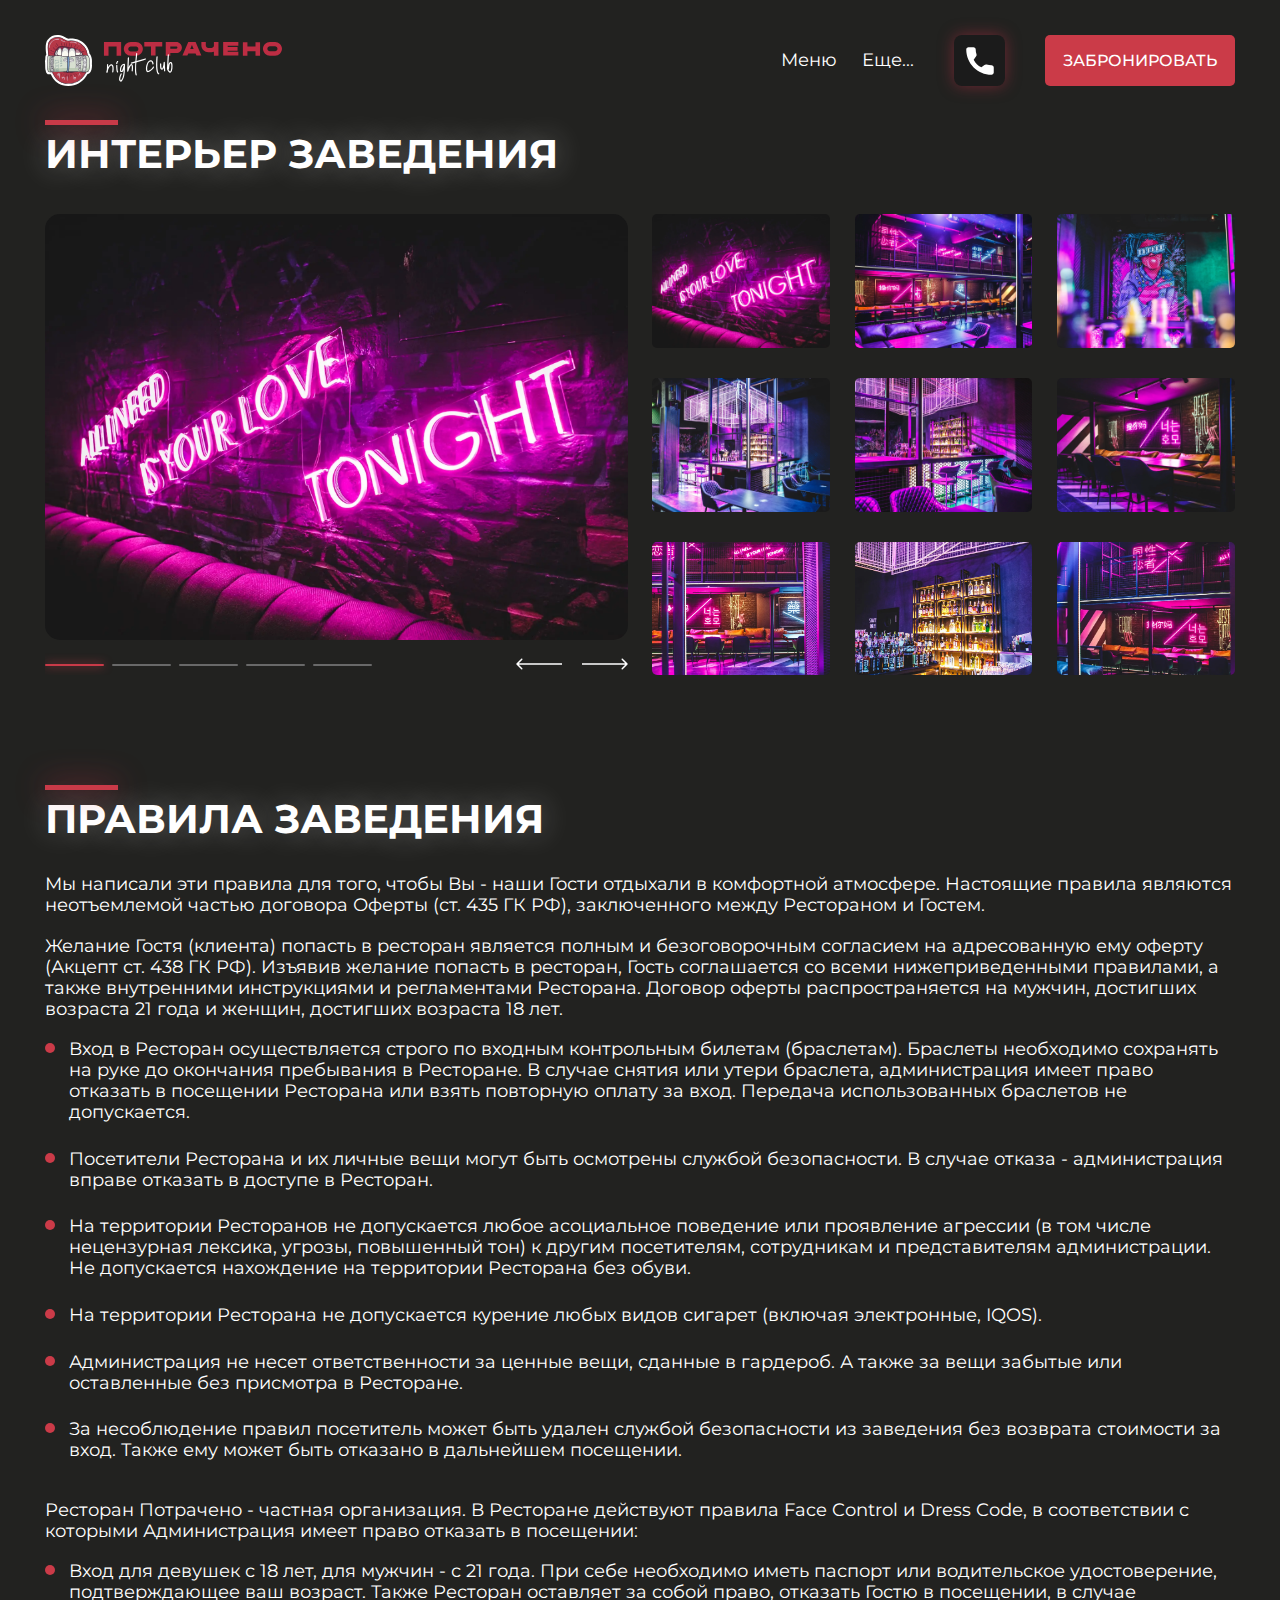
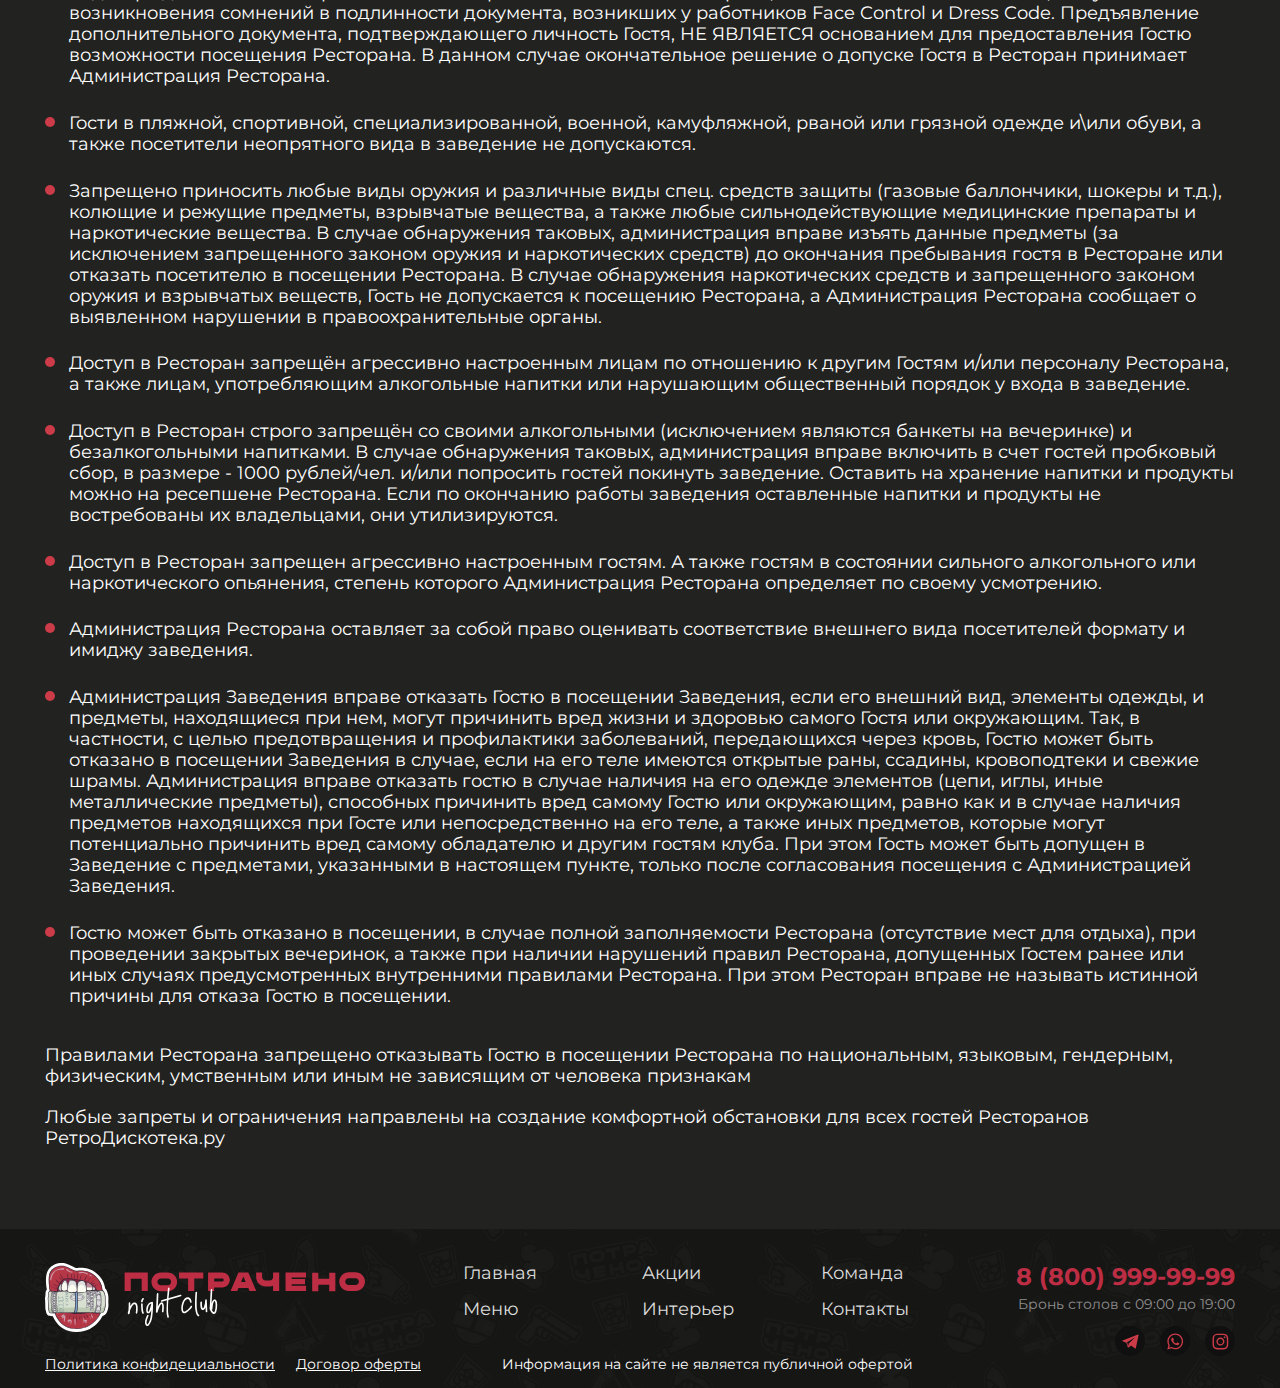
==== about.html @ af3d3baa "3.0.0" ====
<!DOCTYPE html>
<html lang="ru">

<head>
	<title>Правила заведения</title>
	<meta charset="UTF-8">
	<meta name="format-detection" content="telephone=no">
	<!-- <style>body{opacity: 0;}</style> -->
	<link rel="stylesheet" href="css/style.min.css?_v=20220219084822">
	<link rel="shortcut icon" href="favicon.ico">
	<!-- <meta name="robots" content="noindex, nofollow"> -->
	<meta name="viewport" content="width=device-width, initial-scale=1.0">
</head>

<body>
	<div class="wrapper">
		<header class="header">
			<div class="header__container">
				<div class="header__logo">
					<a href="">
						<img src="img/logo.svg" alt="">
					</a>
				</div>
				<div class="header__menu menu">
					<nav class="menu__body">
						<ul class="menu__list">
							<li class="menu__item"><a href="" class="menu__link">Меню</a></li>
							<li class="menu__item menu__item_sub-menu">
								<a href="" class="menu__link">Еще...</a>
								<ul class="menu__sub-list">
									<li>
										<a href="" class="menu__sub-link">Фотоотчёты</a>
									</li>
									<li>
										<a href="" class="menu__sub-link">Правила заведени</a>
									</li>
								</ul>
							</li>
						</ul>
					</nav>
				</div>
				<button class="header__phone">
					<svg>
						<use href="img/icons/icons.svg#svg-header-phone"></use>
					</svg>
				</button>
				<button type="button" class="icon-menu"><span></span></button>
				<button class="header__btn button" data-da=".menu__body, 767.98" data-popup=".popup-call">Забронировать</button>
			</div>
		</header>
		<main class="page page_about">
			<section class="about-hero">
				<div class="about-hero__container">
					<h2 class="about-hero__title title title_decor">Интерьер заведения</h2>
					<div class="about-hero__body">
						<div class="about-hero__wrapper">
							<div class="about-hero__slider main-slider swiper">
								<div class="main-slider__wrapper swiper-wrapper">
									<div class="main-slider__slide swiper-slide">
										<picture><source data-srcset="img/main-slide-1.webp" type="image/webp"><img data-src="img/main-slide-1.jpg" alt=""></picture>
									</div>
									<div class="main-slider__slide swiper-slide">
										<picture><source data-srcset="img/main-slide-2.webp" type="image/webp"><img data-src="img/main-slide-2.jpg" alt=""></picture>
									</div>
									<div class="main-slider__slide swiper-slide">
										<picture><source data-srcset="img/main-slide-3.webp" type="image/webp"><img data-src="img/main-slide-3.jpg" alt=""></picture>
									</div>
									<div class="main-slider__slide swiper-slide">
										<picture><source data-srcset="img/main-slide-4.webp" type="image/webp"><img data-src="img/main-slide-4.jpg" alt=""></picture>
									</div>
									<div class="main-slider__slide swiper-slide">
										<picture><source data-srcset="img/main-slide-5.webp" type="image/webp"><img data-src="img/main-slide-5.jpg" alt=""></picture>
									</div>
								</div>
								<div class="main-slider__footer">
									<div class="main-slider__dotts">
									</div>
									<div class="main-slider__arrows">
										<div class="main-slider-arrow main-slider-arrow_prev">
											<svg>
												<use href="img/icons/icons.svg#svg-main-slider-arrow"></use>
											</svg>
										</div>
										<div class="main-slider-arrow main-slider-arrow_next">
											<svg>
												<use href="img/icons/icons.svg#svg-main-slider-arrow"></use>
											</svg>
										</div>
									</div>
								</div>
							</div>
						</div>
						<div class="about-hero__gallery gallery-about" data-gallery>
							<a href="img/main-slide-1.jpg" class="gallery-item-ibg">
								<picture><source data-srcset="img/main-slide-1.webp" type="image/webp"><img data-src="img/main-slide-1.jpg" alt=""></picture>
							</a>
							<a href="img/main-slide-2.jpg" class="gallery-item-ibg">
								<picture><source data-srcset="img/main-slide-2.webp" type="image/webp"><img data-src="img/main-slide-2.jpg" alt=""></picture>
							</a>
							<a href="img/main-slide-3.jpg" class="gallery-item-ibg">
								<picture><source data-srcset="img/main-slide-3.webp" type="image/webp"><img data-src="img/main-slide-3.jpg" alt=""></picture>
							</a>
							<a href="img/main-slide-4.jpg" class="gallery-item-ibg">
								<picture><source data-srcset="img/main-slide-4.webp" type="image/webp"><img data-src="img/main-slide-4.jpg" alt=""></picture>
							</a>
							<a href="img/main-slide-5.jpg" class="gallery-item-ibg">
								<picture><source data-srcset="img/main-slide-5.webp" type="image/webp"><img data-src="img/main-slide-5.jpg" alt=""></picture>
							</a>
							<a href="img/main-slide-6.jpg" class="gallery-item-ibg">
								<picture><source data-srcset="img/main-slide-6.webp" type="image/webp"><img data-src="img/main-slide-6.jpg" alt=""></picture>
							</a>
							<a href="img/main-slide-7.jpg" class="gallery-item-ibg">
								<picture><source data-srcset="img/main-slide-7.webp" type="image/webp"><img data-src="img/main-slide-7.jpg" alt=""></picture>
							</a>
							<a href="img/main-slide-8.jpg" class="gallery-item-ibg">
								<picture><source data-srcset="img/main-slide-8.webp" type="image/webp"><img data-src="img/main-slide-8.jpg" alt=""></picture>
							</a>
							<a href="img/main-slide-9.jpg" class="gallery-item-ibg">
								<picture><source data-srcset="img/main-slide-9.webp" type="image/webp"><img data-src="img/main-slide-9.jpg" alt=""></picture>
							</a>
						</div>
					</div>
				</div>
			</section>
			<section class="rules">
				<div class="rules__container">
					<h2 class="rules__title title title_decor">Правила заведения</h2>
					<div class="rules__body">
						<p>
							Мы написали эти правила для того, чтобы Вы - наши Гости отдыхали в комфортной атмосфере.
							Настоящие правила являются неотъемлемой частью договора Оферты (ст. 435 ГК РФ), заключенного между
							Рестораном и Гостем.
						</p>
						<p>
							Желание Гостя (клиента) попасть в ресторан является полным и безоговорочным согласием на адресованную ему
							оферту (Акцепт ст. 438 ГК РФ). Изъявив желание попасть в ресторан, Гость соглашается со всеми
							нижеприведенными правилами, а также внутренними инструкциями и регламентами Ресторана. Договор оферты
							распространяется на мужчин, достигших возраста 21 года и женщин, достигших возраста 18 лет.
						</p>
						<ul>
							<li>
								Вход в Ресторан осуществляется строго по входным контрольным билетам (браслетам). Браслеты необходимо
								сохранять на руке до окончания пребывания в Ресторане. В случае снятия или утери браслета, администрация
								имеет право отказать в посещении Ресторана или взять повторную оплату за вход. Передача использованных
								браслетов не допускается.
							</li>
							<li>
								Посетители Ресторана и их личные вещи могут быть осмотрены службой безопасности. В случае отказа -
								администрация вправе отказать в доступе в Ресторан.
							</li>
							<li>
								На территории Ресторанов не допускается любое асоциальное поведение или проявление агрессии (в том числе
								нецензурная лексика, угрозы, повышенный тон) к другим посетителям, сотрудникам и представителям
								администрации. Не допускается нахождение на территории Ресторана без обуви.
							</li>
							<li>
								На территории Ресторана не допускается курение любых видов сигарет (включая электронные, IQOS).
							</li>
							<li>
								Администрация не несет ответственности за ценные вещи, сданные в гардероб. А также за вещи забытые или
								оставленные без присмотра в Ресторане.
							</li>
							<li>
								За несоблюдение правил посетитель может быть удален службой безопасности из заведения без возврата
								стоимости за вход. Также ему может быть отказано в дальнейшем посещении.
							</li>
						</ul>
						<p>
							Ресторан Потрачено - частная организация. В Ресторане действуют правила Face Control и Dress Code, в
							соответствии с которыми Администрация имеет право отказать в посещении:
						</p>
						<ul>
							<li>
								Вход для девушек с 18 лет, для мужчин - с 21 года. При себе необходимо иметь паспорт или водительское
								удостоверение, подтверждающее ваш возраст. Также Ресторан оставляет за собой право, отказать Гостю в
								посещении, в случае возникновения сомнений в подлинности документа, возникших у работников Face Control
								и Dress Code. Предъявление дополнительного документа, подтверждающего личность Гостя, НЕ ЯВЛЯЕТСЯ
								основанием для предоставления Гостю возможности посещения Ресторана. В данном случае окончательное
								решение о допуске Гостя в Ресторан принимает Администрация Ресторана.
							</li>
							<li>
								Гости в пляжной, спортивной, специализированной, военной, камуфляжной, рваной или грязной одежде и\или
								обуви, а также посетители неопрятного вида в заведение не допускаются.
							</li>
							<li>
								Запрещено приносить любые виды оружия и различные виды спец. средств защиты (газовые баллончики, шокеры
								и т.д.), колющие и режущие предметы, взрывчатые вещества, а также любые сильнодействующие медицинские
								препараты и наркотические вещества. В случае обнаружения таковых, администрация вправе изъять данные
								предметы (за исключением запрещенного законом оружия и наркотических средств) до окончания пребывания
								гостя в Ресторане или отказать посетителю в посещении Ресторана. В случае обнаружения наркотических
								средств и запрещенного законом оружия и взрывчатых веществ, Гость не допускается к посещению Ресторана,
								а Администрация Ресторана сообщает о выявленном нарушении в правоохранительные органы.
							</li>
							<li>
								Доступ в Ресторан запрещён агрессивно настроенным лицам по отношению к другим Гостям и/или персоналу
								Ресторана, а также лицам, употребляющим алкогольные напитки или нарушающим общественный порядок у входа
								в заведение.
							</li>
							<li>
								Доступ в Ресторан строго запрещён со своими алкогольными (исключением являются банкеты на вечеринке) и
								безалкогольными напитками. В случае обнаружения таковых, администрация вправе включить в счет гостей
								пробковый сбор, в размере - 1000 рублей/чел. и/или попросить гостей покинуть заведение. Оставить на
								хранение напитки и продукты можно на ресепшене Ресторана. Если по окончанию работы заведения оставленные
								напитки и продукты не востребованы их владельцами, они утилизируются.
							</li>
							<li>
								Доступ в Ресторан запрещен агрессивно настроенным гостям. А также гостям в состоянии сильного
								алкогольного или наркотического опьянения, степень которого Администрация Ресторана определяет по своему
								усмотрению.
							</li>
							<li>
								Администрация Ресторана оставляет за собой право оценивать соответствие внешнего вида посетителей
								формату и имиджу заведения.
							</li>
							<li>
								Администрация Заведения вправе отказать Гостю в посещении Заведения, если его внешний вид, элементы
								одежды, и предметы, находящиеся при нем, могут причинить вред жизни и здоровью самого Гостя или
								окружающим. Так, в частности, с целью предотвращения и профилактики заболеваний, передающихся через
								кровь, Гостю может быть отказано в посещении Заведения в случае, если на его теле имеются открытые раны,
								ссадины, кровоподтеки и свежие шрамы. Администрация вправе отказать гостю в случае наличия на его одежде
								элементов (цепи, иглы, иные металлические предметы), способных причинить вред самому Гостю или
								окружающим, равно как и в случае наличия предметов находящихся при Госте или непосредственно на его
								теле, а также иных предметов, которые могут потенциально причинить вред самому обладателю и другим
								гостям клуба. При этом Гость может быть допущен в Заведение с предметами, указанными в настоящем пункте,
								только после согласования посещения с Администрацией Заведения.
							</li>
							<li>
								Гостю может быть отказано в посещении, в случае полной заполняемости Ресторана (отсутствие мест для
								отдыха), при проведении закрытых вечеринок, а также при наличии нарушений правил Ресторана, допущенных
								Гостем ранее или иных случаях предусмотренных внутренними правилами Ресторана. При этом Ресторан вправе
								не называть истинной причины для отказа Гостю в посещении.
							</li>
						</ul>
						<p>
							Правилами Ресторана запрещено отказывать Гостю в посещении Ресторана по национальным, языковым,
							гендерным, физическим, умственным или иным не зависящим от человека признакам
						</p>
						<p>
							Любые запреты и ограничения направлены на создание комфортной обстановки для всех гостей Ресторанов
							РетроДискотека.ру
						</p>
					</div>
				</div>
			</section>
		</main>
		<footer class="footer">
			<div class="footer__container">
				<div class="footer__body">
					<div class="footer__logo">
						<a href="">
							<img src="img/logo.svg" alt="">
						</a>
					</div>
					<nav class="footer__menu menu-footer">
						<ul class="menu-footer__list">
							<li class="menu-footer__item"><a href="" class="menu-footer__link">Главная</a></li>
							<li class="menu-footer__item"><a href="" class="menu-footer__link">Акции</a></li>
							<li class="menu-footer__item"><a href="" class="menu-footer__link">Команда</a></li>
							<li class="menu-footer__item"><a href="" class="menu-footer__link">Меню</a></li>
							<li class="menu-footer__item"><a href="" class="menu-footer__link">Интерьер</a></li>
							<li class="menu-footer__item"><a href="" class="menu-footer__link">Контакты</a></li>
						</ul>
					</nav>
					<div class="footer__contacts">
						<a class="footer__phone" href="tel:88009999999">
							8 (800) 999-99-99
						</a>
						<span class="footer__schedule">Бронь столов с 09:00 до 19:00</span>
						<ul class="footer__social social-footer">
							<li class="social-footer__item">
								<a href="" class="social-footer__link">
									<svg>
										<use href="img/icons/icons.svg#svg-footer-tg"></use>
									</svg>
								</a>
							</li>
							<li class="social-footer__item">
								<a href="" class="social-footer__link">
									<svg>
										<use href="img/icons/icons.svg#svg-footer-viber"></use>
									</svg>
								</a>
							</li>
							<li class="social-footer__item">
								<a href="" class="social-footer__link">
									<svg>
										<use href="img/icons/icons.svg#svg-footer-inst"></use>
									</svg>
								</a>
							</li>
						</ul>
					</div>
				</div>
				<div class="footer__bottom bottom-footer">
					<a href="" class="bottom-footer__link">Политика конфидециальности</a>
					<a href="" class="bottom-footer__link">Договор оферты</a>
					<span class="bottom-footer__text">Информация на сайте не является публичной офертой</span>
				</div>
			</div>
		</footer>
	</div>

	<div id="popup" aria-hidden="true" class="popup popup-call">
		<div class="popup__wrapper">
			<div class="popup__content">
				<button data-close type="button" class="popup__close">
					<svg>
						<use href="img/icons/icons.svg#svg-close"></use>
					</svg>
				</button>
				<form class="popup-call__form form-call" action="#" data-dev>
					<h4 class="form-call__title">Оставьте заявку и мы вам перезвоним</h4>
					<input autocomplete="off" type="text" name="form[]" data-error placeholder="Ваше Имя" data-required class="form-call__input input">
					<input autocomplete="off" type="tel" name="form[]" data-error placeholder="+7 (999) 999-99-99" data-required class="form-call__input form-call__input_tel input">
					<button type="submit" class="form-call_btn button">Оставить заявку</button>
					<p class="form-call__text">Нажимая на кнопку "Оставить заявку", вы даете согласие на обработку персональных данных</p>
				</form>
			</div>
		</div>
	</div>


	<script src="js/app.min.js?_v=20220219084822"></script>
</body>

</html>
---- css/style.min.css ----
@charset "UTF-8";@font-face{font-family:Montserrat;font-display:swap;src:url(../fonts/Montserrat-Bold.woff2) format("woff2"),url(../fonts/Montserrat-Bold.woff) format("woff");font-weight:700;font-style:normal}@font-face{font-family:Montserrat;font-display:swap;src:url(../fonts/Montserrat-Light.woff2) format("woff2"),url(../fonts/Montserrat-Light.woff) format("woff");font-weight:300;font-style:normal}@font-face{font-family:Montserrat;font-display:swap;src:url(../fonts/Montserrat-Medium.woff2) format("woff2"),url(../fonts/Montserrat-Medium.woff) format("woff");font-weight:500;font-style:normal}@font-face{font-family:Montserrat;font-display:swap;src:url(../fonts/Montserrat-Regular.woff2) format("woff2"),url(../fonts/Montserrat-Regular.woff) format("woff");font-weight:400;font-style:normal}@font-face{font-family:Montserrat;font-display:swap;src:url(../fonts/Montserrat-SemiBold.woff2) format("woff2"),url(../fonts/Montserrat-SemiBold.woff) format("woff");font-weight:600;font-style:normal}*{padding:0;margin:0;border:0}*,:after,:before{-webkit-box-sizing:border-box;box-sizing:border-box}body,html{height:100%;min-width:320px}body{color:#fff;line-height:1;font-family:Montserrat;font-size:1.125rem;-ms-text-size-adjust:100%;-moz-text-size-adjust:100%;-webkit-text-size-adjust:100%;-webkit-font-smoothing:antialiased;-moz-osx-font-smoothing:grayscale}button,input,textarea{font-family:Montserrat;font-size:inherit}button{cursor:pointer;color:inherit;background-color:inherit}a{color:inherit}a:link,a:visited{text-decoration:none}a:hover{text-decoration:none}ul li{list-style:none}img{vertical-align:top}h1,h2,h3,h4,h5,h6{font-weight:inherit;font-size:inherit}body{background-color:#222220;line-height:1.1666666667}.lock body{overflow:hidden;-ms-touch-action:none;touch-action:none}.wrapper{min-height:100%;display:-webkit-box;display:-ms-flexbox;display:flex;-webkit-box-orient:vertical;-webkit-box-direction:normal;-ms-flex-direction:column;flex-direction:column;overflow:hidden}.wrapper>main{-webkit-box-flex:1;-ms-flex:1 1 auto;flex:1 1 auto}.wrapper>*{min-width:0}[class*=__container]{max-width:74.375rem;-webkit-box-sizing:content-box;box-sizing:content-box;margin:0 auto;padding:0 .9375rem}.button{display:-webkit-inline-box;display:-ms-inline-flexbox;display:inline-flex;padding:1rem 1.125rem;font-weight:500;font-size:1rem;text-align:center;text-transform:uppercase;background-color:#cb3b48;border-radius:.3125rem;-webkit-box-pack:center;-ms-flex-pack:center;justify-content:center;-webkit-box-align:center;-ms-flex-align:center;align-items:center;-webkit-transition:all .3s ease 0s;-o-transition:all .3s ease 0s;transition:all .3s ease 0s}.button_white{background-color:#fff;color:#cb3b48}.button._fw{width:100%}input[type=email],input[type=tel],input[type=text],textarea{-webkit-appearance:none;-moz-appearance:none;appearance:none}.input{border-radius:0!important;width:100%;display:block;padding:1rem 1.25rem;background:#222220;border:1px solid #bd2d43;border-radius:.3125rem!important;font-weight:600;font-size:1rem;color:#b7b7b7;-webkit-transition:-webkit-box-shadow .3s ease 0s;transition:-webkit-box-shadow .3s ease 0s;-o-transition:box-shadow .3s ease 0s;transition:box-shadow .3s ease 0s;transition:box-shadow .3s ease 0s,-webkit-box-shadow .3s ease 0s}.input._form-focus{border:1px solid #b7b7b7}.input._form-error{-webkit-box-shadow:0 0 20px #cb3b48;box-shadow:0 0 20px #cb3b48}.input:focus-visible{outline:0}textarea.input{resize:none;padding:0 0}body::after{content:"";background-color:rgba(0,0,0,.5);position:fixed;width:100%;height:100%;top:0;left:0;opacity:0;-webkit-transition:opacity .8s ease 0s;-o-transition:opacity .8s ease 0s;transition:opacity .8s ease 0s;pointer-events:none;z-index:149}.popup-show body::after{opacity:1}.popup{position:fixed;top:0;left:0;bottom:0;right:0;padding:30px 10px;-webkit-transition:visibility .8s ease 0s;-o-transition:visibility .8s ease 0s;transition:visibility .8s ease 0s;visibility:hidden;pointer-events:none}.popup_show{z-index:150;visibility:visible;overflow:auto;pointer-events:auto}.popup_show .popup__content{visibility:visible;-webkit-transform:scale(1);-ms-transform:scale(1);transform:scale(1)}.popup__wrapper{display:-webkit-box;display:-ms-flexbox;display:flex;-webkit-box-orient:vertical;-webkit-box-direction:normal;-ms-flex-direction:column;flex-direction:column;-webkit-box-align:center;-ms-flex-align:center;align-items:center;min-height:100%;-webkit-box-flex:1;-ms-flex:1 1 auto;flex:1 1 auto;width:100%;display:flex;-webkit-box-pack:center;-ms-flex-pack:center;justify-content:center;align-items:center}.popup__content{position:relative;visibility:hidden;-webkit-transform:scale(0);-ms-transform:scale(0);transform:scale(0);-webkit-transition:-webkit-transform .3s ease 0s;transition:-webkit-transform .3s ease 0s;-o-transition:transform .3s ease 0s;transition:transform .3s ease 0s;transition:transform .3s ease 0s,-webkit-transform .3s ease 0s;background-color:#222220;padding:1.875rem;width:100%;max-width:31.25rem;border-radius:.9375rem}.no-webp .popup__content::before{background:url(../img/mask.png) no-repeat 50% 50%/cover}.popup__content::before{content:"";position:absolute;width:100%;height:100%;top:0;left:0;border-radius:.9375rem}.lock .popup__content{visibility:visible}.popup__close svg{width:.875rem;height:.875rem;stroke:#fff;-webkit-transition:stroke .3s ease 0s;-o-transition:stroke .3s ease 0s;transition:stroke .3s ease 0s;position:absolute;top:1.25rem;right:1.25rem}.form-call{position:relative;text-align:center;z-index:2}.form-call__title{font-weight:500;text-transform:uppercase;color:#fff;max-width:21.875rem;margin:0 auto 1.2em}@supports (font-size:clamp(1rem ,0.8rem + 1vw ,1.5625rem)){.form-call__title{font-size:clamp(1rem ,.8rem + 1vw ,1.5625rem)}}@supports not (font-size:clamp(1rem ,0.8rem + 1vw ,1.5625rem)){.form-call__title{font-size:calc(1rem + .5625 * (100vw - 20rem)/ 56.25)}}.form-call__text{margin-top:1em;font-weight:600;font-size:.875rem;color:#636363}.form-call__input+.form-call__input{margin-top:1.25rem}.form-call_btn{width:100%;margin-top:1.25rem}[class*=-ibg]{position:relative}[class*=-ibg] img{position:absolute;width:100%;height:100%;top:0;left:0;-o-object-fit:cover;object-fit:cover}[class*=-ibg_contain] img{-o-object-fit:contain;object-fit:contain}.title{position:relative;line-height:1;font-weight:700;text-transform:uppercase;text-shadow:0 0 30px rgba(255,255,255,.32)}@supports (font-size:clamp(1.625rem ,1.3138888889rem + 1.5555555556vw ,2.5rem)){.title{font-size:clamp(1.625rem ,1.3138888889rem + 1.5555555556vw ,2.5rem)}}@supports not (font-size:clamp(1.625rem ,1.3138888889rem + 1.5555555556vw ,2.5rem)){.title{font-size:calc(1.625rem + .875 * (100vw - 20rem)/ 56.25)}}.title_decor{padding-top:.875rem}.title_decor::before{content:"";background:#c93a48;-webkit-box-shadow:0 0 30px #bd2d43;box-shadow:0 0 30px #bd2d43;position:absolute;top:0;left:0;width:4.5625rem;height:.3125rem}.main-slider{text-align:right}.main-slider__wrapper:not(:last-child){margin-bottom:.875rem}.main-slider__slide{border-radius:.9375rem;overflow:hidden}.main-slider__slide img{width:100%;height:100%;-o-object-fit:cover;object-fit:cover}.main-slider__footer{display:-webkit-box;display:-ms-flexbox;display:flex;-webkit-box-pack:justify;-ms-flex-pack:justify;justify-content:space-between;-webkit-box-align:center;-ms-flex-align:center;align-items:center;gap:1rem}.main-slider__dotts{display:-webkit-box;display:-ms-flexbox;display:flex;gap:.5rem}.main-slider__dotts .swiper-pagination-bullet{display:inline-block;width:3.6875rem;height:.125rem;background:#696969;border-radius:6.25rem}.main-slider__dotts .swiper-pagination-bullet-active{background:#c93a48;-webkit-box-shadow:0 0 10px #c93a48;box-shadow:0 0 10px #c93a48}.main-slider__arrows{display:-webkit-box;display:-ms-flexbox;display:flex;-webkit-box-align:center;-ms-flex-align:center;align-items:center}@supports (gap:clamp(0.625rem ,0.4027777778rem + 1.1111111111vw ,1.25rem)){.main-slider__arrows{gap:clamp(.625rem ,.4027777778rem + 1.1111111111vw ,1.25rem)}}@supports not (gap:clamp(0.625rem ,0.4027777778rem + 1.1111111111vw ,1.25rem)){.main-slider__arrows{gap:calc(.625rem + .625 * (100vw - 20rem)/ 56.25)}}.main-slider__link{display:-webkit-inline-box;display:-ms-inline-flexbox;display:inline-flex;-webkit-box-align:center;-ms-flex-align:center;align-items:center;gap:1.0625rem;-webkit-transition:color .3s ease 0s;-o-transition:color .3s ease 0s;transition:color .3s ease 0s}@supports (font-size:clamp(0.875rem ,0.7861111111rem + 0.4444444444vw ,1.125rem)){.main-slider__link{font-size:clamp(.875rem ,.7861111111rem + .4444444444vw ,1.125rem)}}@supports not (font-size:clamp(0.875rem ,0.7861111111rem + 0.4444444444vw ,1.125rem)){.main-slider__link{font-size:calc(.875rem + .25 * (100vw - 20rem)/ 56.25)}}.main-slider__link svg{width:3.3125rem;height:.5rem;fill:currentColor}@supports (margin-bottom:clamp(0.625rem ,0.1361111111rem + 2.4444444444vw ,2rem)){.main-slider__link:not(:last-child){margin-bottom:clamp(.625rem ,.1361111111rem + 2.4444444444vw ,2rem)}}@supports not (margin-bottom:clamp(0.625rem ,0.1361111111rem + 2.4444444444vw ,2rem)){.main-slider__link:not(:last-child){margin-bottom:calc(.625rem + 1.375 * (100vw - 20rem)/ 56.25)}}.main-slider-arrow{cursor:pointer}.main-slider-arrow svg{width:2.875rem;height:.75rem;fill:currentColor}.main-slider-arrow_next svg{-webkit-transform:rotate(-180deg);-ms-transform:rotate(-180deg);transform:rotate(-180deg)}.news-promo{padding-bottom:.875rem;background-color:#cb3b48;position:relative}@supports (padding-top:clamp(1.25rem ,1.0277777778rem + 1.1111111111vw ,1.875rem)){.news-promo{padding-top:clamp(1.25rem ,1.0277777778rem + 1.1111111111vw ,1.875rem)}}@supports not (padding-top:clamp(1.25rem ,1.0277777778rem + 1.1111111111vw ,1.875rem)){.news-promo{padding-top:calc(1.25rem + .625 * (100vw - 20rem)/ 56.25)}}.no-webp .news-promo::before{background:url(../img/mask.png) no-repeat 50% 50%/cover}.news-promo::before{content:"";position:absolute;width:100%;height:100%;top:0;left:0}.news-promo__title{margin-bottom:.6346153846em}.news-promo__body{position:relative}.news-promo__slide{border-radius:13.5231316726%;overflow:hidden}.news-promo__slide img{width:100%;height:100%;-o-object-fit:cover;object-fit:cover}.news-promo__image{display:block;position:relative;background:#161615;height:100%}.news-promo__image-bg{pointer-events:none;position:absolute;width:100%;height:100%;top:0;left:0;display:-webkit-box;display:-ms-flexbox;display:flex;-webkit-box-pack:center;-ms-flex-pack:center;justify-content:center;-webkit-box-align:center;-ms-flex-align:center;align-items:center;font-weight:500;text-transform:uppercase;color:#cb3b48;text-shadow:0 0 30px rgba(199,67,79,.52);background:rgba(255,255,255,.9);opacity:0;z-index:2;-webkit-transition:opacity .5s ease 0s;-o-transition:opacity .5s ease 0s;transition:opacity .5s ease 0s}@supports (font-size:clamp(0.875rem ,0.6527777778rem + 1.1111111111vw ,1.5rem)){.news-promo__image-bg{font-size:clamp(.875rem ,.6527777778rem + 1.1111111111vw ,1.5rem)}}@supports not (font-size:clamp(0.875rem ,0.6527777778rem + 1.1111111111vw ,1.5rem)){.news-promo__image-bg{font-size:calc(.875rem + .625 * (100vw - 20rem)/ 56.25)}}.news-promo__dotts{display:-webkit-box;display:-ms-flexbox;display:flex;-webkit-box-pack:center;-ms-flex-pack:center;justify-content:center;gap:.9375rem;margin-top:2.1875rem;padding-bottom:.375rem}.news-promo__dotts .swiper-pagination-bullet{display:inline-block;width:.4375rem;height:.4375rem;background:#fff;border-radius:50%;cursor:pointer}.news-promo__dotts .swiper-pagination-bullet-active{background:#262121;-webkit-transform:scale(2);-ms-transform:scale(2);transform:scale(2)}.news-promo__arrows{position:absolute;display:-webkit-box;display:-ms-flexbox;display:flex;-webkit-box-pack:justify;-ms-flex-pack:justify;justify-content:space-between;width:calc(100% + 4.375rem);top:50%;left:-2.1875rem;-webkit-transform:translateY(-50%);-ms-transform:translateY(-50%);transform:translateY(-50%)}.news-promo__arrows .news-promo-arrow{cursor:pointer}.news-promo__arrows .news-promo-arrow svg{width:1.25rem;height:3.25rem;stroke-width:.25rem;stroke-linejoin:round;stroke:#222220;stroke-linecap:round;-webkit-transition:stroke .3s ease 0s;-o-transition:stroke .3s ease 0s;transition:stroke .3s ease 0s}.news-promo__arrows .news-promo-arrow_next svg{-webkit-transform:rotate(-180deg);-ms-transform:rotate(-180deg);transform:rotate(-180deg)}.gallery-item-ibg{border-radius:.3125rem;padding-bottom:100%}.gallery-item-ibg img{border-radius:.3125rem}.no-webp .gallery-item-ibg::before{background:url(../img/glass.png) no-repeat center,-o-linear-gradient(80.52deg,#030508 -27.85%,rgba(3,5,8,0) 82.73%),-o-linear-gradient(267.97deg,#030508 -81.2%,rgba(3,5,8,0) 158.4%)}.no-webp .gallery-item-ibg::before{background:url(../img/glass.png) no-repeat center,linear-gradient(9.48deg,#030508 -27.85%,rgba(3,5,8,0) 82.73%),linear-gradient(182.03deg,#030508 -81.2%,rgba(3,5,8,0) 158.4%)}.gallery-item-ibg::before{content:"";position:absolute;width:100%;height:100%;top:0;left:0;border-radius:.3125rem;opacity:0;-webkit-transition:all .3s ease 0s;-o-transition:all .3s ease 0s;transition:all .3s ease 0s;z-index:2}.pagination{display:-webkit-box;display:-ms-flexbox;display:flex;-webkit-box-pack:center;-ms-flex-pack:center;justify-content:center;-webkit-box-align:center;-ms-flex-align:center;align-items:center;gap:.625rem}@supports (margin-top:clamp(1.875rem ,1.4305555556rem + 2.2222222222vw ,3.125rem)){.pagination{margin-top:clamp(1.875rem ,1.4305555556rem + 2.2222222222vw ,3.125rem)}}@supports not (margin-top:clamp(1.875rem ,1.4305555556rem + 2.2222222222vw ,3.125rem)){.pagination{margin-top:calc(1.875rem + 1.25 * (100vw - 20rem)/ 56.25)}}.pagination__link{width:1.625rem;height:1.625rem;display:-webkit-inline-box;display:-ms-inline-flexbox;display:inline-flex;-webkit-box-pack:center;-ms-flex-pack:center;justify-content:center;-webkit-box-align:center;-ms-flex-align:center;align-items:center;border-radius:.3125rem;font-weight:500;font-size:1rem;text-transform:uppercase;color:#fff;-webkit-transition:color .3s ease 0s;-o-transition:color .3s ease 0s;transition:color .3s ease 0s}.pagination__link_current{font-weight:600;background:#161615;border:1px solid #cb3b48;color:#cb3b48}.header{position:absolute;width:100%;top:0;left:0;padding:2.1875rem 0;min-height:6.875rem;z-index:20}.header._header-scroll{position:fixed;padding:.9375rem 0;min-height:4.375rem;background-color:#222220}.header__container{display:-webkit-box;display:-ms-flexbox;display:flex;-webkit-box-align:center;-ms-flex-align:center;align-items:center}.header__logo{position:relative;-webkit-box-flex:1;-ms-flex:1 1 auto;flex:1 1 auto;z-index:5}.header__menu{display:-webkit-box;display:-ms-flexbox;display:flex}.header__phone{position:relative;display:-webkit-inline-box;display:-ms-inline-flexbox;display:inline-flex;-webkit-box-align:center;-ms-flex-align:center;align-items:center;-webkit-box-pack:center;-ms-flex-pack:center;justify-content:center;-webkit-box-flex:0;-ms-flex:0 0 3.1875rem;flex:0 0 3.1875rem;height:3.1875rem;background:#1b1b1b;-webkit-box-shadow:0 0 15px rgba(189,45,67,.5);box-shadow:0 0 15px rgba(189,45,67,.5);border-radius:.5rem;-webkit-transition:all .3s ease 0s;-o-transition:all .3s ease 0s;transition:all .3s ease 0s;z-index:5}.header__phone svg{width:1.75rem;height:1.75rem;fill:#fff}.header__phone:active{background:#cb3b48}.menu__list{text-align:center;gap:1.6875rem}.menu__item_sub-menu .menu__link{display:none}.menu__sub-link{display:inline-block;font-size:1.25rem}.icon-menu{display:none}.footer{background:#161615;position:relative}@supports (padding-top:clamp(1.1875rem ,0.8541666667rem + 1.6666666667vw ,2.125rem)){.footer{padding-top:clamp(1.1875rem ,.8541666667rem + 1.6666666667vw ,2.125rem)}}@supports not (padding-top:clamp(1.1875rem ,0.8541666667rem + 1.6666666667vw ,2.125rem)){.footer{padding-top:calc(1.1875rem + .9375 * (100vw - 20rem)/ 56.25)}}@supports (padding-bottom:clamp(0.625rem ,0.4916666667rem + 0.6666666667vw ,1rem)){.footer{padding-bottom:clamp(.625rem ,.4916666667rem + .6666666667vw ,1rem)}}@supports not (padding-bottom:clamp(0.625rem ,0.4916666667rem + 0.6666666667vw ,1rem)){.footer{padding-bottom:calc(.625rem + .375 * (100vw - 20rem)/ 56.25)}}.no-webp .footer::before{background:url(../img/mask.png) no-repeat 50% 50%/cover}.footer::before{content:"";position:absolute;width:100%;height:100%;top:0;left:0}.footer__container{position:relative;z-index:2}.footer__body{display:-webkit-box;display:-ms-flexbox;display:flex;-webkit-box-align:start;-ms-flex-align:start;align-items:start;-webkit-box-pack:justify;-ms-flex-pack:justify;justify-content:space-between;-webkit-column-gap:2.5rem;-moz-column-gap:2.5rem;column-gap:2.5rem}.footer__logo img{width:100%;height:auto;-o-object-fit:cover;object-fit:cover}@supports (width:clamp(13.75rem ,11.5277777778rem + 11.1111111111vw ,20rem)){.footer__logo img{width:clamp(13.75rem ,11.5277777778rem + 11.1111111111vw ,20rem)}}@supports not (width:clamp(13.75rem ,11.5277777778rem + 11.1111111111vw ,20rem)){.footer__logo img{width:calc(13.75rem + 6.25 * (100vw - 20rem)/ 56.25)}}.footer__contacts{-webkit-box-flex:0;-ms-flex:0 0 14.0625rem;flex:0 0 14.0625rem;display:-webkit-box;display:-ms-flexbox;display:flex;-webkit-box-orient:vertical;-webkit-box-direction:normal;-ms-flex-direction:column;flex-direction:column;-webkit-box-align:end;-ms-flex-align:end;align-items:end}.footer__phone{font-weight:700;font-size:1.5rem;text-align:right;color:#bd2d43;-webkit-transition:color .3s ease 0s;-o-transition:color .3s ease 0s;transition:color .3s ease 0s}.footer__phone:not(:last-child){margin-bottom:.2083333333em}.footer__phone:active{color:#fff}.footer__schedule{font-size:.875rem;text-align:right;color:#8f8f8f}.footer__schedule:not(:last-child){margin-bottom:.875rem}.menu-footer__list{display:-ms-grid;display:grid;-ms-grid-columns:(1fr)[3];grid-template-columns:repeat(3,1fr);row-gap:.9375rem}@supports ((-moz-column-gap:clamp(1.875rem ,0.6083333333rem + 6.3333333333vw ,5.4375rem)) or (column-gap:clamp(1.875rem ,0.6083333333rem + 6.3333333333vw ,5.4375rem))){.menu-footer__list{-webkit-column-gap:clamp(1.875rem ,.6083333333rem + 6.3333333333vw ,5.4375rem);-moz-column-gap:clamp(1.875rem ,.6083333333rem + 6.3333333333vw ,5.4375rem);column-gap:clamp(1.875rem ,.6083333333rem + 6.3333333333vw ,5.4375rem)}}@supports not ((-moz-column-gap:clamp(1.875rem ,0.6083333333rem + 6.3333333333vw ,5.4375rem)) or (column-gap:clamp(1.875rem ,0.6083333333rem + 6.3333333333vw ,5.4375rem))){.menu-footer__list{-webkit-column-gap:calc(1.875rem + 3.5625 * (100vw - 20rem)/ 56.25);-moz-column-gap:calc(1.875rem + 3.5625 * (100vw - 20rem)/ 56.25);column-gap:calc(1.875rem + 3.5625 * (100vw - 20rem)/ 56.25)}}.menu-footer__link{color:#dcdcdc;-webkit-transition:color .3s ease 0s;-o-transition:color .3s ease 0s;transition:color .3s ease 0s}@supports (font-size:clamp(1rem ,1rem + 0vw ,1rem)){.menu-footer__link{font-size:clamp(1rem ,1rem + 0 ,1rem)}}@supports not (font-size:clamp(1rem ,1rem + 0vw ,1rem)){.menu-footer__link{font-size:calc(1rem + 0 * (100vw - 20rem)/ 56.25)}}.social-footer{display:-webkit-box;display:-ms-flexbox;display:flex;-webkit-box-align:center;-ms-flex-align:center;align-items:center;gap:.9375rem}.social-footer__link{display:-webkit-inline-box;display:-ms-inline-flexbox;display:inline-flex;-webkit-box-pack:center;-ms-flex-pack:center;justify-content:center;-webkit-box-align:center;-ms-flex-align:center;align-items:center;width:1.875rem;height:1.875rem;border-radius:50%;background-color:#101010;color:#cb3b48;-webkit-transition:background-color .3s ease 0s;-o-transition:background-color .3s ease 0s;transition:background-color .3s ease 0s}.social-footer__link svg{width:1.0625rem;height:1.0625rem;fill:currentColor}.social-footer__link:active{background-color:#fff}.bottom-footer{display:-webkit-box;display:-ms-flexbox;display:flex;-webkit-box-align:center;-ms-flex-align:center;align-items:center}@supports (gap:clamp(1rem ,0.8888888889rem + 0.5555555556vw ,1.3125rem)){.bottom-footer{gap:clamp(1rem ,.8888888889rem + .5555555556vw ,1.3125rem)}}@supports not (gap:clamp(1rem ,0.8888888889rem + 0.5555555556vw ,1.3125rem)){.bottom-footer{gap:calc(1rem + .3125 * (100vw - 20rem)/ 56.25)}}.bottom-footer__link,.bottom-footer__text{font-size:.875rem}.bottom-footer__link{text-decoration:underline!important}.bottom-footer__text{margin-left:3.75rem}.no-webp .hero{background:url(../img/hero-bg.png) no-repeat 50% 50%/cover}.hero{position:relative;padding-left:1.5625rem;padding-right:1.5625rem}@supports (padding-top:clamp(10.3125rem ,9.2013888889rem + 5.5555555556vw ,13.4375rem)){.hero{padding-top:clamp(10.3125rem ,9.2013888889rem + 5.5555555556vw ,13.4375rem)}}@supports not (padding-top:clamp(10.3125rem ,9.2013888889rem + 5.5555555556vw ,13.4375rem)){.hero{padding-top:calc(10.3125rem + 3.125 * (100vw - 20rem)/ 56.25)}}@supports (padding-bottom:clamp(4.375rem ,1.8194444444rem + 12.7777777778vw ,11.5625rem)){.hero{padding-bottom:clamp(4.375rem ,1.8194444444rem + 12.7777777778vw ,11.5625rem)}}@supports not (padding-bottom:clamp(4.375rem ,1.8194444444rem + 12.7777777778vw ,11.5625rem)){.hero{padding-bottom:calc(4.375rem + 7.1875 * (100vw - 20rem)/ 56.25)}}.no-webp .hero::before{background:url(../img/mask.png) no-repeat 50% 50%/cover}.hero::before{content:"";position:absolute;width:100%;height:100%;top:0;left:0}.hero__container{position:relative;display:-webkit-box;display:-ms-flexbox;display:flex;-webkit-box-orient:vertical;-webkit-box-direction:normal;-ms-flex-direction:column;flex-direction:column;-webkit-box-align:center;-ms-flex-align:center;align-items:center;z-index:2}.hero__title{height:auto;-o-object-fit:cover;object-fit:cover;-webkit-filter:drop-shadow(0 0 100px rgba(189, 45, 67, .7));filter:drop-shadow(0 0 100px rgba(189, 45, 67, .7))}@supports (width:clamp(16.875rem ,-0.3694444444rem + 86.2222222222vw ,65.375rem)){.hero__title{width:clamp(16.875rem ,-.3694444444rem + 86.2222222222vw ,65.375rem)}}@supports not (width:clamp(16.875rem ,-0.3694444444rem + 86.2222222222vw ,65.375rem)){.hero__title{width:calc(16.875rem + 48.5 * (100vw - 20rem)/ 56.25)}}.hero__image{position:relative;height:auto;-o-object-fit:cover;object-fit:cover;z-index:2;-webkit-filter:drop-shadow(0 0 150px #bd2d43);filter:drop-shadow(0 0 150px #bd2d43)}@supports (margin-top:clamp(-7.5rem ,1.8194444444rem + -12.2222222222vw ,-0.625rem)){.hero__image{margin-top:clamp(-7.5rem ,1.8194444444rem + -12.2222222222vw ,-.625rem)}}@supports not (margin-top:clamp(-7.5rem ,1.8194444444rem + -12.2222222222vw ,-0.625rem)){.hero__image{margin-top:calc(-.625rem + -6.875 * (100vw - 20rem)/ 56.25)}}@supports (width:clamp(11.3125rem ,8.0902777778rem + 16.1111111111vw ,20.375rem)){.hero__image{width:clamp(11.3125rem ,8.0902777778rem + 16.1111111111vw ,20.375rem)}}@supports not (width:clamp(11.3125rem ,8.0902777778rem + 16.1111111111vw ,20.375rem)){.hero__image{width:calc(11.3125rem + 9.0625 * (100vw - 20rem)/ 56.25)}}@supports (margin-bottom:clamp(3.625rem ,8.2847222222rem + -6.1111111111vw ,7.0625rem)){.hero__image:not(:last-child){margin-bottom:clamp(3.625rem ,8.2847222222rem + -6.1111111111vw ,7.0625rem)}}@supports not (margin-bottom:clamp(3.625rem ,8.2847222222rem + -6.1111111111vw ,7.0625rem)){.hero__image:not(:last-child){margin-bottom:calc(7.0625rem + -3.4375 * (100vw - 20rem)/ 56.25)}}.hero__buttons{display:-webkit-box;display:-ms-flexbox;display:flex;-webkit-column-gap:3rem;-moz-column-gap:3rem;column-gap:3rem}.hero__btn{font-weight:500;font-size:1.5rem}@supports (min-width:clamp(16.875rem ,14.2972222222rem + 12.8888888889vw ,24.125rem)){.hero__btn{min-width:clamp(16.875rem ,14.2972222222rem + 12.8888888889vw ,24.125rem)}}@supports not (min-width:clamp(16.875rem ,14.2972222222rem + 12.8888888889vw ,24.125rem)){.hero__btn{min-width:calc(16.875rem + 7.25 * (100vw - 20rem)/ 56.25)}}@supports (min-height:clamp(3.125rem ,2.5916666667rem + 2.6666666667vw ,4.625rem)){.hero__btn{min-height:clamp(3.125rem ,2.5916666667rem + 2.6666666667vw ,4.625rem)}}@supports not (min-height:clamp(3.125rem ,2.5916666667rem + 2.6666666667vw ,4.625rem)){.hero__btn{min-height:calc(3.125rem + 1.5 * (100vw - 20rem)/ 56.25)}}@supports (font-size:clamp(1rem ,0.8222222222rem + 0.8888888889vw ,1.5rem)){.hero__btn{font-size:clamp(1rem ,.8222222222rem + .8888888889vw ,1.5rem)}}@supports not (font-size:clamp(1rem ,0.8222222222rem + 0.8888888889vw ,1.5rem)){.hero__btn{font-size:calc(1rem + .5 * (100vw - 20rem)/ 56.25)}}@supports (padding-bottom:clamp(1.875rem ,-0.2361111111rem + 10.5555555556vw ,7.8125rem)){.about{padding-bottom:clamp(1.875rem ,-.2361111111rem + 10.5555555556vw ,7.8125rem)}}@supports not (padding-bottom:clamp(1.875rem ,-0.2361111111rem + 10.5555555556vw ,7.8125rem)){.about{padding-bottom:calc(1.875rem + 5.9375 * (100vw - 20rem)/ 56.25)}}.about__title{max-width:18.4375rem}@supports (margin-bottom:clamp(1.4375rem ,1.3486111111rem + 0.4444444444vw ,1.6875rem)){.about__title:not(:last-child){margin-bottom:clamp(1.4375rem ,1.3486111111rem + .4444444444vw ,1.6875rem)}}@supports not (margin-bottom:clamp(1.4375rem ,1.3486111111rem + 0.4444444444vw ,1.6875rem)){.about__title:not(:last-child){margin-bottom:calc(1.4375rem + .25 * (100vw - 20rem)/ 56.25)}}.no-webp .about__title::after{background:url(../img/tablet.png) no-repeat 50% 50%/cover}.about__title::after{content:"";position:absolute;top:25%;right:-28%;width:10.125rem;height:7.125rem}.about__text{color:#8f8f8f}@supports (font-size:clamp(0.875rem ,0.7861111111rem + 0.4444444444vw ,1.125rem)){.about__text{font-size:clamp(.875rem ,.7861111111rem + .4444444444vw ,1.125rem)}}@supports not (font-size:clamp(0.875rem ,0.7861111111rem + 0.4444444444vw ,1.125rem)){.about__text{font-size:calc(.875rem + .25 * (100vw - 20rem)/ 56.25)}}@supports (margin-bottom:clamp(1.25rem ,1.1388888889rem + 0.5555555556vw ,1.5625rem)){.about__text p:not(:last-child){margin-bottom:clamp(1.25rem ,1.1388888889rem + .5555555556vw ,1.5625rem)}}@supports not (margin-bottom:clamp(1.25rem ,1.1388888889rem + 0.5555555556vw ,1.5625rem)){.about__text p:not(:last-child){margin-bottom:calc(1.25rem + .3125 * (100vw - 20rem)/ 56.25)}}.about__link{display:inline-block;text-decoration:underline!important;-webkit-transition:color .3s ease 0s;-o-transition:color .3s ease 0s;transition:color .3s ease 0s}@supports (font-size:clamp(0.875rem ,0.7861111111rem + 0.4444444444vw ,1.125rem)){.about__link{font-size:clamp(.875rem ,.7861111111rem + .4444444444vw ,1.125rem)}}@supports not (font-size:clamp(0.875rem ,0.7861111111rem + 0.4444444444vw ,1.125rem)){.about__link{font-size:calc(.875rem + .25 * (100vw - 20rem)/ 56.25)}}@supports (margin-top:clamp(0.875rem ,0.4305555556rem + 2.2222222222vw ,2.125rem)){.about__link{margin-top:clamp(.875rem ,.4305555556rem + 2.2222222222vw ,2.125rem)}}@supports not (margin-top:clamp(0.875rem ,0.4305555556rem + 2.2222222222vw ,2.125rem)){.about__link{margin-top:calc(.875rem + 1.25 * (100vw - 20rem)/ 56.25)}}.about__slider{-webkit-box-flex:0;-ms-flex:0 0 33.5rem;flex:0 0 33.5rem}@supports (padding-top:clamp(2.1875rem ,1.2986111111rem + 4.4444444444vw ,4.6875rem)){.what-to-eat{padding-top:clamp(2.1875rem ,1.2986111111rem + 4.4444444444vw ,4.6875rem)}}@supports not (padding-top:clamp(2.1875rem ,1.2986111111rem + 4.4444444444vw ,4.6875rem)){.what-to-eat{padding-top:calc(2.1875rem + 2.5 * (100vw - 20rem)/ 56.25)}}@supports (padding-bottom:clamp(1.25rem ,0.3611111111rem + 4.4444444444vw ,3.75rem)){.what-to-eat{padding-bottom:clamp(1.25rem ,.3611111111rem + 4.4444444444vw ,3.75rem)}}@supports not (padding-bottom:clamp(1.25rem ,0.3611111111rem + 4.4444444444vw ,3.75rem)){.what-to-eat{padding-bottom:calc(1.25rem + 2.5 * (100vw - 20rem)/ 56.25)}}.what-to-eat__container{display:-webkit-box;display:-ms-flexbox;display:flex;-webkit-box-pack:justify;-ms-flex-pack:justify;justify-content:space-between}@supports (gap:clamp(0rem ,-1.1111111111rem + 5.5555555556vw ,3.125rem)){.what-to-eat__container{gap:clamp(0 ,-1.1111111111rem + 5.5555555556vw ,3.125rem)}}@supports not (gap:clamp(0rem ,-1.1111111111rem + 5.5555555556vw ,3.125rem)){.what-to-eat__container{gap:calc(0rem + 3.125 * (100vw - 20rem)/ 56.25)}}.what-to-eat__image-ibg_contain{-webkit-box-flex:0;-ms-flex:0 0 52.9411764706%;flex:0 0 52.9411764706%;padding-bottom:45%}.what-to-eat__title{max-width:27.5rem;padding-top:.875rem;position:relative}.what-to-eat__title:not(:last-child){margin-bottom:.75em}@supports (font-size:clamp(2.125rem ,1.725rem + 2vw ,3.25rem)){.what-to-eat__title span{font-size:clamp(2.125rem ,1.725rem + 2vw ,3.25rem)}}@supports not (font-size:clamp(2.125rem ,1.725rem + 2vw ,3.25rem)){.what-to-eat__title span{font-size:calc(2.125rem + 1.125 * (100vw - 20rem)/ 56.25)}}.what-to-eat__text{color:#8f8f8f}@supports (font-size:clamp(0.875rem ,0.7861111111rem + 0.4444444444vw ,1.125rem)){.what-to-eat__text{font-size:clamp(.875rem ,.7861111111rem + .4444444444vw ,1.125rem)}}@supports not (font-size:clamp(0.875rem ,0.7861111111rem + 0.4444444444vw ,1.125rem)){.what-to-eat__text{font-size:calc(.875rem + .25 * (100vw - 20rem)/ 56.25)}}@supports (margin-bottom:clamp(0.875rem ,0.2972222222rem + 2.8888888889vw ,2.5rem)){.what-to-eat__text:not(:last-child){margin-bottom:clamp(.875rem ,.2972222222rem + 2.8888888889vw ,2.5rem)}}@supports not (margin-bottom:clamp(0.875rem ,0.2972222222rem + 2.8888888889vw ,2.5rem)){.what-to-eat__text:not(:last-child){margin-bottom:calc(.875rem + 1.625 * (100vw - 20rem)/ 56.25)}}.what-to-eat__link{display:-webkit-inline-box;display:-ms-inline-flexbox;display:inline-flex;-webkit-box-align:center;-ms-flex-align:center;align-items:center;gap:1.0625rem;-webkit-transition:color .3s ease 0s;-o-transition:color .3s ease 0s;transition:color .3s ease 0s}@supports (font-size:clamp(0.875rem ,0.7861111111rem + 0.4444444444vw ,1.125rem)){.what-to-eat__link{font-size:clamp(.875rem ,.7861111111rem + .4444444444vw ,1.125rem)}}@supports not (font-size:clamp(0.875rem ,0.7861111111rem + 0.4444444444vw ,1.125rem)){.what-to-eat__link{font-size:calc(.875rem + .25 * (100vw - 20rem)/ 56.25)}}.what-to-eat__link svg{width:3.3125rem;height:.5rem;fill:currentColor}@supports (margin-bottom:clamp(0.625rem ,0.1361111111rem + 2.4444444444vw ,2rem)){.what-to-eat__link:not(:last-child){margin-bottom:clamp(.625rem ,.1361111111rem + 2.4444444444vw ,2rem)}}@supports not (margin-bottom:clamp(0.625rem ,0.1361111111rem + 2.4444444444vw ,2rem)){.what-to-eat__link:not(:last-child){margin-bottom:calc(.625rem + 1.375 * (100vw - 20rem)/ 56.25)}}@supports (padding-top:clamp(1.25rem ,0.3611111111rem + 4.4444444444vw ,3.75rem)){.contacts{padding-top:clamp(1.25rem ,.3611111111rem + 4.4444444444vw ,3.75rem)}}@supports not (padding-top:clamp(1.25rem ,0.3611111111rem + 4.4444444444vw ,3.75rem)){.contacts{padding-top:calc(1.25rem + 2.5 * (100vw - 20rem)/ 56.25)}}@supports (padding-bottom:clamp(1.5625rem ,1.2291666667rem + 1.6666666667vw ,2.5rem)){.contacts{padding-bottom:clamp(1.5625rem ,1.2291666667rem + 1.6666666667vw ,2.5rem)}}@supports not (padding-bottom:clamp(1.5625rem ,1.2291666667rem + 1.6666666667vw ,2.5rem)){.contacts{padding-bottom:calc(1.5625rem + .9375 * (100vw - 20rem)/ 56.25)}}.contacts__body{display:-webkit-box;display:-ms-flexbox;display:flex;-webkit-box-pack:justify;-ms-flex-pack:justify;justify-content:space-between}.contacts__info{max-width:40.5042016807%;padding-right:1.875rem;border-right:1px solid #525252}.contacts__title:not(:last-child){margin-bottom:.75em}.contacts__text{font-weight:500}@supports (font-size:clamp(0.875rem ,0.6527777778rem + 1.1111111111vw ,1.5rem)){.contacts__text{font-size:clamp(.875rem ,.6527777778rem + 1.1111111111vw ,1.5rem)}}@supports not (font-size:clamp(0.875rem ,0.6527777778rem + 1.1111111111vw ,1.5rem)){.contacts__text{font-size:calc(.875rem + .625 * (100vw - 20rem)/ 56.25)}}@supports (margin-bottom:clamp(0.9375rem ,0.6041666667rem + 1.6666666667vw ,1.875rem)){.info-contacts__subtitle:not(:last-child){margin-bottom:clamp(.9375rem ,.6041666667rem + 1.6666666667vw ,1.875rem)}}@supports not (margin-bottom:clamp(0.9375rem ,0.6041666667rem + 1.6666666667vw ,1.875rem)){.info-contacts__subtitle:not(:last-child){margin-bottom:calc(.9375rem + .9375 * (100vw - 20rem)/ 56.25)}}.info-contacts__item{display:-webkit-box;display:-ms-flexbox;display:flex;-webkit-box-align:center;-ms-flex-align:center;align-items:center}@supports ((-moz-column-gap:clamp(0.625rem ,0.4027777778rem + 1.1111111111vw ,1.25rem)) or (column-gap:clamp(0.625rem ,0.4027777778rem + 1.1111111111vw ,1.25rem))){.info-contacts__item{-webkit-column-gap:clamp(.625rem ,.4027777778rem + 1.1111111111vw ,1.25rem);-moz-column-gap:clamp(.625rem ,.4027777778rem + 1.1111111111vw ,1.25rem);column-gap:clamp(.625rem ,.4027777778rem + 1.1111111111vw ,1.25rem)}}@supports not ((-moz-column-gap:clamp(0.625rem ,0.4027777778rem + 1.1111111111vw ,1.25rem)) or (column-gap:clamp(0.625rem ,0.4027777778rem + 1.1111111111vw ,1.25rem))){.info-contacts__item{-webkit-column-gap:calc(.625rem + .625 * (100vw - 20rem)/ 56.25);-moz-column-gap:calc(.625rem + .625 * (100vw - 20rem)/ 56.25);column-gap:calc(.625rem + .625 * (100vw - 20rem)/ 56.25)}}@supports (font-size:clamp(0.875rem ,0.6527777778rem + 1.1111111111vw ,1.5rem)){.info-contacts__item{font-size:clamp(.875rem ,.6527777778rem + 1.1111111111vw ,1.5rem)}}@supports not (font-size:clamp(0.875rem ,0.6527777778rem + 1.1111111111vw ,1.5rem)){.info-contacts__item{font-size:calc(.875rem + .625 * (100vw - 20rem)/ 56.25)}}.info-contacts__item svg{-webkit-box-flex:0;-ms-flex:0 0 2.5rem;flex:0 0 2.5rem;height:2.5rem}@supports (margin-bottom:clamp(0.9375rem ,0.6041666667rem + 1.6666666667vw ,1.875rem)){.info-contacts__item:not(:last-child){margin-bottom:clamp(.9375rem ,.6041666667rem + 1.6666666667vw ,1.875rem)}}@supports not (margin-bottom:clamp(0.9375rem ,0.6041666667rem + 1.6666666667vw ,1.875rem)){.info-contacts__item:not(:last-child){margin-bottom:calc(.9375rem + .9375 * (100vw - 20rem)/ 56.25)}}@supports (margin-top:clamp(0.625rem ,0.2916666667rem + 1.6666666667vw ,1.5625rem)){.info-contacts__btn{margin-top:clamp(.625rem ,.2916666667rem + 1.6666666667vw ,1.5625rem)}}@supports not (margin-top:clamp(0.625rem ,0.2916666667rem + 1.6666666667vw ,1.5625rem)){.info-contacts__btn{margin-top:calc(.625rem + .9375 * (100vw - 20rem)/ 56.25)}}.info-contacts__social{display:-webkit-box;display:-ms-flexbox;display:flex}@supports ((-moz-column-gap:clamp(0.8125rem ,0.6569444444rem + 0.7777777778vw ,1.25rem)) or (column-gap:clamp(0.8125rem ,0.6569444444rem + 0.7777777778vw ,1.25rem))){.info-contacts__social{-webkit-column-gap:clamp(.8125rem ,.6569444444rem + .7777777778vw ,1.25rem);-moz-column-gap:clamp(.8125rem ,.6569444444rem + .7777777778vw ,1.25rem);column-gap:clamp(.8125rem ,.6569444444rem + .7777777778vw ,1.25rem)}}@supports not ((-moz-column-gap:clamp(0.8125rem ,0.6569444444rem + 0.7777777778vw ,1.25rem)) or (column-gap:clamp(0.8125rem ,0.6569444444rem + 0.7777777778vw ,1.25rem))){.info-contacts__social{-webkit-column-gap:calc(.8125rem + .4375 * (100vw - 20rem)/ 56.25);-moz-column-gap:calc(.8125rem + .4375 * (100vw - 20rem)/ 56.25);column-gap:calc(.8125rem + .4375 * (100vw - 20rem)/ 56.25)}}@supports (margin-top:clamp(1.25rem ,0.9833333333rem + 1.3333333333vw ,2rem)){.social-contacts{margin-top:clamp(1.25rem ,.9833333333rem + 1.3333333333vw ,2rem)}}@supports not (margin-top:clamp(1.25rem ,0.9833333333rem + 1.3333333333vw ,2rem)){.social-contacts{margin-top:calc(1.25rem + .75 * (100vw - 20rem)/ 56.25)}}.social-contacts__link svg{-webkit-box-flex:0;-ms-flex:0 0 1.5625rem;flex:0 0 1.5625rem;width:1.5625rem;height:1.5625rem}.map-contacts{text-align:center}@supports (padding-left:clamp(0rem ,-1.5777777778rem + 7.8888888889vw ,4.4375rem)){.map-contacts{padding-left:clamp(0 ,-1.5777777778rem + 7.8888888889vw ,4.4375rem)}}@supports not (padding-left:clamp(0rem ,-1.5777777778rem + 7.8888888889vw ,4.4375rem)){.map-contacts{padding-left:calc(0rem + 4.4375 * (100vw - 20rem)/ 56.25)}}.map-contacts__map{width:100%;-webkit-filter:drop-shadow(0 0 30px rgba(0, 0, 0, .5));filter:drop-shadow(0 0 30px rgba(0, 0, 0, .5));border-radius:.9375rem}@supports (height:clamp(10.9375rem ,6.4930555556rem + 22.2222222222vw ,23.4375rem)){.map-contacts__map{height:clamp(10.9375rem ,6.4930555556rem + 22.2222222222vw ,23.4375rem)}}@supports not (height:clamp(10.9375rem ,6.4930555556rem + 22.2222222222vw ,23.4375rem)){.map-contacts__map{height:calc(10.9375rem + 12.5 * (100vw - 20rem)/ 56.25)}}@supports (margin-bottom:clamp(1.25rem ,1.0277777778rem + 1.1111111111vw ,1.875rem)){.map-contacts__map:not(:last-child){margin-bottom:clamp(1.25rem ,1.0277777778rem + 1.1111111111vw ,1.875rem)}}@supports not (margin-bottom:clamp(1.25rem ,1.0277777778rem + 1.1111111111vw ,1.875rem)){.map-contacts__map:not(:last-child){margin-bottom:calc(1.25rem + .625 * (100vw - 20rem)/ 56.25)}}.map-contacts__text{display:inline-block}@supports (margin-right:clamp(0.9375rem ,0.6041666667rem + 1.6666666667vw ,1.875rem)){.map-contacts__text:not(:last-child){margin-right:clamp(.9375rem ,.6041666667rem + 1.6666666667vw ,1.875rem)}}@supports not (margin-right:clamp(0.9375rem ,0.6041666667rem + 1.6666666667vw ,1.875rem)){.map-contacts__text:not(:last-child){margin-right:calc(.9375rem + .9375 * (100vw - 20rem)/ 56.25)}}@supports (padding-top:clamp(1.25rem ,1.0944444444rem + 0.7777777778vw ,1.6875rem)){.catalog{padding-top:clamp(1.25rem ,1.0944444444rem + .7777777778vw ,1.6875rem)}}@supports not (padding-top:clamp(1.25rem ,1.0944444444rem + 0.7777777778vw ,1.6875rem)){.catalog{padding-top:calc(1.25rem + .4375 * (100vw - 20rem)/ 56.25)}}@supports (padding-bottom:clamp(1.875rem ,1.4972222222rem + 1.8888888889vw ,2.9375rem)){.catalog{padding-bottom:clamp(1.875rem ,1.4972222222rem + 1.8888888889vw ,2.9375rem)}}@supports not (padding-bottom:clamp(1.875rem ,1.4972222222rem + 1.8888888889vw ,2.9375rem)){.catalog{padding-bottom:calc(1.875rem + 1.0625 * (100vw - 20rem)/ 56.25)}}.catalog__titles{display:-webkit-box;display:-ms-flexbox;display:flex;-webkit-box-align:center;-ms-flex-align:center;align-items:center}@supports ((-moz-column-gap:clamp(1.875rem ,1.2083333333rem + 3.3333333333vw ,3.75rem)) or (column-gap:clamp(1.875rem ,1.2083333333rem + 3.3333333333vw ,3.75rem))){.catalog__titles{-webkit-column-gap:clamp(1.875rem ,1.2083333333rem + 3.3333333333vw ,3.75rem);-moz-column-gap:clamp(1.875rem ,1.2083333333rem + 3.3333333333vw ,3.75rem);column-gap:clamp(1.875rem ,1.2083333333rem + 3.3333333333vw ,3.75rem)}}@supports not ((-moz-column-gap:clamp(1.875rem ,1.2083333333rem + 3.3333333333vw ,3.75rem)) or (column-gap:clamp(1.875rem ,1.2083333333rem + 3.3333333333vw ,3.75rem))){.catalog__titles{-webkit-column-gap:calc(1.875rem + 1.875 * (100vw - 20rem)/ 56.25);-moz-column-gap:calc(1.875rem + 1.875 * (100vw - 20rem)/ 56.25);column-gap:calc(1.875rem + 1.875 * (100vw - 20rem)/ 56.25)}}.catalog__titles:not(:last-child){margin-bottom:1.0666666667em}.catalog__title{font-weight:500;white-space:nowrap;text-transform:uppercase;color:#505050;-webkit-transition:color .3s ease 0s;-o-transition:color .3s ease 0s;transition:color .3s ease 0s;cursor:pointer}@supports (font-size:clamp(1.125rem ,0.8583333333rem + 1.3333333333vw ,1.875rem)){.catalog__title{font-size:clamp(1.125rem ,.8583333333rem + 1.3333333333vw ,1.875rem)}}@supports not (font-size:clamp(1.125rem ,0.8583333333rem + 1.3333333333vw ,1.875rem)){.catalog__title{font-size:calc(1.125rem + .75 * (100vw - 20rem)/ 56.25)}}.catalog__title._tab-active{color:#fff}@supports (margin-bottom:clamp(1.25rem ,0.9166666667rem + 1.6666666667vw ,2.1875rem)){.catalog__categories:not(:last-child){margin-bottom:clamp(1.25rem ,.9166666667rem + 1.6666666667vw ,2.1875rem)}}@supports not (margin-bottom:clamp(1.25rem ,0.9166666667rem + 1.6666666667vw ,2.1875rem)){.catalog__categories:not(:last-child){margin-bottom:calc(1.25rem + .9375 * (100vw - 20rem)/ 56.25)}}@supports (margin-bottom:clamp(1.5625rem ,1.1625rem + 2vw ,2.6875rem)){.catalog__filters:not(:last-child){margin-bottom:clamp(1.5625rem ,1.1625rem + 2vw ,2.6875rem)}}@supports not (margin-bottom:clamp(1.5625rem ,1.1625rem + 2vw ,2.6875rem)){.catalog__filters:not(:last-child){margin-bottom:calc(1.5625rem + 1.125 * (100vw - 20rem)/ 56.25)}}.catalog__content{display:-ms-grid;display:grid;-ms-grid-columns:(1fr)[3];grid-template-columns:repeat(3,1fr);gap:1.5625rem 1.875rem;grid-auto-flow:dense}.catalog__footer{text-align:center}@supports (margin-top:clamp(1.875rem ,1.2083333333rem + 3.3333333333vw ,3.75rem)){.catalog__footer{margin-top:clamp(1.875rem ,1.2083333333rem + 3.3333333333vw ,3.75rem)}}@supports not (margin-top:clamp(1.875rem ,1.2083333333rem + 3.3333333333vw ,3.75rem)){.catalog__footer{margin-top:calc(1.875rem + 1.875 * (100vw - 20rem)/ 56.25)}}.catalog__btn{font-weight:600;border-radius:6.25rem;-webkit-box-shadow:0 0 15px #cb3b48;box-shadow:0 0 15px #cb3b48;-webkit-transition:all .3s ease 0s;-o-transition:all .3s ease 0s;transition:all .3s ease 0s}@supports (font-size:clamp(0.875rem ,0.8305555556rem + 0.2222222222vw ,1rem)){.catalog__btn{font-size:clamp(.875rem ,.8305555556rem + .2222222222vw ,1rem)}}@supports not (font-size:clamp(0.875rem ,0.8305555556rem + 0.2222222222vw ,1rem)){.catalog__btn{font-size:calc(.875rem + .125 * (100vw - 20rem)/ 56.25)}}.categories-catalog{position:relative;display:-webkit-box;display:-ms-flexbox;display:flex;-webkit-box-align:start;-ms-flex-align:start;align-items:start;-webkit-box-pack:justify;-ms-flex-pack:justify;justify-content:space-between;gap:1.875rem}.categories-catalog__list{display:-webkit-box;display:-ms-flexbox;display:flex;-ms-flex-wrap:wrap;flex-wrap:wrap}.categories-catalog__item{font-size:1.125rem;-webkit-transition:color .3s ease 0s;-o-transition:color .3s ease 0s;transition:color .3s ease 0s;cursor:pointer}@supports (margin-right:clamp(0.625rem ,-0.1527777778rem + 3.8888888889vw ,2.8125rem)){.categories-catalog__item:not(:last-child){margin-right:clamp(.625rem ,-.1527777778rem + 3.8888888889vw ,2.8125rem)}}@supports not (margin-right:clamp(0.625rem ,-0.1527777778rem + 3.8888888889vw ,2.8125rem)){.categories-catalog__item:not(:last-child){margin-right:calc(.625rem + 2.1875 * (100vw - 20rem)/ 56.25)}}.categories-catalog__search{display:-webkit-box;display:-ms-flexbox;display:flex;-webkit-box-align:center;-ms-flex-align:center;align-items:center;-webkit-box-flex:0;-ms-flex:0 0 16.875rem;flex:0 0 16.875rem}.categories-catalog__input{width:100%;height:3.125rem;padding:.3125rem 1.4375rem;border-left:1px solid #b7b7b7;border-top:1px solid #b7b7b7;border-bottom:1px solid #b7b7b7;border-right:none;color:#fff;border-top-left-radius:.3125rem!important;border-bottom-left-radius:.3125rem!important;background-color:transparent;outline:0;-webkit-transition:all .3s ease 0s;-o-transition:all .3s ease 0s;transition:all .3s ease 0s}@supports (font-size:clamp(0.875rem ,0.8305555556rem + 0.2222222222vw ,1rem)){.categories-catalog__input{font-size:clamp(.875rem ,.8305555556rem + .2222222222vw ,1rem)}}@supports not (font-size:clamp(0.875rem ,0.8305555556rem + 0.2222222222vw ,1rem)){.categories-catalog__input{font-size:calc(.875rem + .125 * (100vw - 20rem)/ 56.25)}}.categories-catalog__input::-webkit-input-placeholder{color:#b7b7b7}.categories-catalog__input::-moz-placeholder{color:#b7b7b7}.categories-catalog__input:-ms-input-placeholder{color:#b7b7b7}.categories-catalog__input::-ms-input-placeholder{color:#b7b7b7}.categories-catalog__input::placeholder{color:#b7b7b7}.categories-catalog__input:focus{-webkit-box-shadow:0 0 15px #cb3b48;box-shadow:0 0 15px #cb3b48}.categories-catalog__btn{border-top-left-radius:0;border-bottom-left-radius:0;-webkit-box-flex:0;-ms-flex:0 0 3.125rem;flex:0 0 3.125rem;height:3.125rem;display:-webkit-inline-box;display:-ms-inline-flexbox;display:inline-flex;-webkit-box-align:center;-ms-flex-align:center;align-items:center;-webkit-box-pack:center;-ms-flex-pack:center;justify-content:center;-webkit-box-shadow:0 0 15px #cb3b48;box-shadow:0 0 15px #cb3b48}.categories-catalog__btn svg{width:1.875rem;height:1.875rem;stroke:#fff;stroke-width:2;-webkit-transition:stroke .3s ease 0s;-o-transition:stroke .3s ease 0s;transition:stroke .3s ease 0s;pointer-events:none}.filters-catalog{display:-webkit-box;display:-ms-flexbox;display:flex;-webkit-box-align:start;-ms-flex-align:start;align-items:start;gap:2rem}.filters-catalog__nav{position:relative}.filters-catalog__btn{position:relative;padding:.75rem;gap:1.0625rem}@supports (font-size:clamp(0.875rem ,0.8305555556rem + 0.2222222222vw ,1rem)){.filters-catalog__btn{font-size:clamp(.875rem ,.8305555556rem + .2222222222vw ,1rem)}}@supports not (font-size:clamp(0.875rem ,0.8305555556rem + 0.2222222222vw ,1rem)){.filters-catalog__btn{font-size:calc(.875rem + .125 * (100vw - 20rem)/ 56.25)}}.filters-catalog__btn svg{width:1.75rem;height:1.625rem;fill:currentColor}.filters-catalog__btn._active{background-color:#fff;color:#cb3b48;-webkit-box-shadow:0 0 .9375rem #fff;box-shadow:0 0 .9375rem #fff}.filters-catalog__list{display:-webkit-box;display:-ms-flexbox;display:flex;-webkit-box-align:center;-ms-flex-align:center;align-items:center;gap:1.25rem;-ms-flex-wrap:wrap;flex-wrap:wrap}.filters-catalog__item{border:1px solid #cb3b48;border-radius:6.25rem;font-size:1rem;color:#fff;height:2.5rem;display:-webkit-inline-box;display:-ms-inline-flexbox;display:inline-flex;-webkit-box-pack:center;-ms-flex-pack:center;justify-content:center;-webkit-box-align:center;-ms-flex-align:center;align-items:center;gap:.625rem;padding:.75rem .9375rem;cursor:pointer;-webkit-transition:all .3s ease 0s;-o-transition:all .3s ease 0s;transition:all .3s ease 0s}.filters-catalog__item svg{width:.625rem;height:.625rem;stroke:#696969;-webkit-transition:stroke .3s ease 0s;-o-transition:stroke .3s ease 0s;transition:stroke .3s ease 0s}.filters-catalog__item_vegan{border:1px solid #6dab58}.tags-catalog{position:absolute!important;width:15.9375rem;top:calc(100% + 1.25rem);left:0;pointer-events:none;opacity:0;visibility:hidden;-webkit-transform:translateY(10%);-ms-transform:translateY(10%);transform:translateY(10%);position:relative;display:-webkit-box;display:-ms-flexbox;display:flex;-webkit-box-orient:vertical;-webkit-box-direction:normal;-ms-flex-direction:column;flex-direction:column;border-radius:.625rem;padding:1rem 1.5625rem 6.75rem .75rem;background-color:#fff;max-height:17.5rem;-webkit-transition:all .5s ease 0s;-o-transition:all .5s ease 0s;transition:all .5s ease 0s;z-index:2}.tags-catalog_bar{max-height:12.1875rem}.tags-catalog__item{font-size:1.125rem;font-weight:600;color:#222220;-webkit-transition:all .3s ease 0s;-o-transition:all .3s ease 0s;transition:all .3s ease 0s;cursor:pointer}.tags-catalog__item._active{color:#cb3b48}.tags-catalog__item:not(:last-child){margin-bottom:.7777777778em}.tags-catalog._active{pointer-events:auto;opacity:1;visibility:visible;-webkit-transform:translateY(0);-ms-transform:translateY(0);transform:translateY(0)}.tags-catalog .simplebar-track.simplebar-vertical{right:.3125rem;top:1rem;bottom:.875rem;width:.3125rem;background:#dadada;border-radius:6.25rem}.tags-catalog .simplebar-visible{height:100%!important}.tags-catalog .simplebar-scrollbar.simplebar-visible:before{opacity:1}.tags-catalog .simplebar-scrollbar:before{width:.3125rem;height:2.8125rem;top:0!important;bottom:0!important;right:0;left:0;opacity:0;-webkit-transition:opacity .2s linear;-o-transition:opacity .2s linear;transition:opacity .2s linear;background:#d1535f;border-radius:6.25rem}.no-webp .product{background:url(../img/mask.png) no-repeat 50% 50%/cover,#161615}.product{pointer-events:none;position:relative;display:-ms-grid;display:grid;grid-auto-flow:row;border-radius:1.5625rem;-ms-grid-rows:auto 1fr auto auto;-ms-grid-columns:1fr;grid-template:auto 1fr auto auto/1fr;padding:1.5625rem 1.5625rem 2.1875rem;-webkit-transition:-webkit-box-shadow .3s ease;transition:-webkit-box-shadow .3s ease;-o-transition:box-shadow .3s ease;transition:box-shadow .3s ease;transition:box-shadow .3s ease,-webkit-box-shadow .3s ease}.product._active{-webkit-box-shadow:0 0 50px #cb3b48;box-shadow:0 0 50px #cb3b48}.product::before{content:"";position:absolute;bottom:0;left:0;right:0;margin:0 auto;width:55%;padding-bottom:2.3684210526%;background-color:#cb3b48;border-radius:1.5625rem 1.5625rem 0 0}.product__image-ibg{margin:-1.5625rem -1.5625rem 1.5625rem;padding-bottom:125%}.product__image-ibg img{border-top-left-radius:1.5625rem;border-top-right-radius:1.5625rem}.product__labels{position:absolute;top:-2.25rem;right:-1.375rem}.product__labels img{position:static!important}@supports (margin-left:clamp(-0.9375rem ,-0.5138888889rem + -0.5555555556vw ,-0.625rem)){.product__labels img{margin-left:clamp(-.9375rem ,-.5138888889rem + -.5555555556vw ,-.625rem)}}@supports not (margin-left:clamp(-0.9375rem ,-0.5138888889rem + -0.5555555556vw ,-0.625rem)){.product__labels img{margin-left:calc(-.625rem + -.3125 * (100vw - 20rem)/ 56.25)}}@supports (width:clamp(4.4375rem ,3.2152777778rem + 6.1111111111vw ,7.875rem)){.product__labels img{width:clamp(4.4375rem ,3.2152777778rem + 6.1111111111vw ,7.875rem)}}@supports not (width:clamp(4.4375rem ,3.2152777778rem + 6.1111111111vw ,7.875rem)){.product__labels img{width:calc(4.4375rem + 3.4375 * (100vw - 20rem)/ 56.25)}}@supports (height:clamp(4.4375rem ,3.2152777778rem + 6.1111111111vw ,7.875rem)){.product__labels img{height:clamp(4.4375rem ,3.2152777778rem + 6.1111111111vw ,7.875rem)}}@supports not (height:clamp(4.4375rem ,3.2152777778rem + 6.1111111111vw ,7.875rem)){.product__labels img{height:calc(4.4375rem + 3.4375 * (100vw - 20rem)/ 56.25)}}.no-webp .product__note{background:url(../img/mask.png) no-repeat 50% 50%/cover,url(../img/question.svg) no-repeat center #fff}.product__note{position:absolute;top:-200%;right:0;border-radius:50%;pointer-events:auto}@supports (width:clamp(1.875rem ,1.4305555556rem + 2.2222222222vw ,3.125rem)){.product__note{width:clamp(1.875rem ,1.4305555556rem + 2.2222222222vw ,3.125rem)}}@supports not (width:clamp(1.875rem ,1.4305555556rem + 2.2222222222vw ,3.125rem)){.product__note{width:calc(1.875rem + 1.25 * (100vw - 20rem)/ 56.25)}}@supports (height:clamp(1.875rem ,1.4305555556rem + 2.2222222222vw ,3.125rem)){.product__note{height:clamp(1.875rem ,1.4305555556rem + 2.2222222222vw ,3.125rem)}}@supports not (height:clamp(1.875rem ,1.4305555556rem + 2.2222222222vw ,3.125rem)){.product__note{height:calc(1.875rem + 1.25 * (100vw - 20rem)/ 56.25)}}@supports (background-size:clamp(0.8125rem ,0.6569444444rem + 0.7777777778vw ,1.25rem)){.product__note{background-size:clamp(.8125rem ,.6569444444rem + .7777777778vw ,1.25rem)}}@supports not (background-size:clamp(0.8125rem ,0.6569444444rem + 0.7777777778vw ,1.25rem)){.product__note{background-size:calc(.8125rem + .4375 * (100vw - 20rem)/ 56.25)}}.product__info{position:relative;display:-webkit-box;display:-ms-flexbox;display:flex}@supports (gap:clamp(0.9375rem ,0.4930555556rem + 2.2222222222vw ,2.1875rem)){.product__info{gap:clamp(.9375rem ,.4930555556rem + 2.2222222222vw ,2.1875rem)}}@supports not (gap:clamp(0.9375rem ,0.4930555556rem + 2.2222222222vw ,2.1875rem)){.product__info{gap:calc(.9375rem + 1.25 * (100vw - 20rem)/ 56.25)}}.product__info:not(:last-child){margin-bottom:1em}.product__title{font-weight:500;text-transform:uppercase}@supports (font-size:clamp(1rem ,0.9111111111rem + 0.4444444444vw ,1.25rem)){.product__title{font-size:clamp(1rem ,.9111111111rem + .4444444444vw ,1.25rem)}}@supports not (font-size:clamp(1rem ,0.9111111111rem + 0.4444444444vw ,1.25rem)){.product__title{font-size:calc(1rem + .25 * (100vw - 20rem)/ 56.25)}}.product__title:not(:last-child){margin-bottom:.9090909091em}.product__text{color:#cb3b48}@supports (font-size:clamp(0.875rem ,0.8305555556rem + 0.2222222222vw ,1rem)){.product__text{font-size:clamp(.875rem ,.8305555556rem + .2222222222vw ,1rem)}}@supports not (font-size:clamp(0.875rem ,0.8305555556rem + 0.2222222222vw ,1rem)){.product__text{font-size:calc(.875rem + .125 * (100vw - 20rem)/ 56.25)}}.product__text b{font-weight:600}.product__footer{display:-webkit-box;display:-ms-flexbox;display:flex;-webkit-box-align:center;-ms-flex-align:center;align-items:center;-webkit-box-pack:justify;-ms-flex-pack:justify;justify-content:space-between;gap:.9375rem}.product__price{font-weight:500}@supports (font-size:clamp(1.25rem ,0.9833333333rem + 1.3333333333vw ,2rem)){.product__price{font-size:clamp(1.25rem ,.9833333333rem + 1.3333333333vw ,2rem)}}@supports not (font-size:clamp(1.25rem ,0.9833333333rem + 1.3333333333vw ,2rem)){.product__price{font-size:calc(1.25rem + .75 * (100vw - 20rem)/ 56.25)}}.product__price span{font-size:.875rem}.product__btn{pointer-events:all;font-weight:600;min-width:8.4375rem;padding:.6875rem;font-size:.875rem}.product-open{position:relative;display:none;-ms-grid-column:1;-ms-grid-column-span:3;grid-column:1/4;margin-top:1.875rem}.product-open__image-ibg{-webkit-box-flex:0;-ms-flex:0 0 36.974789916%;flex:0 0 36.974789916%;padding-bottom:46.22%}.product-open__image-ibg img{border-top-left-radius:1.5625rem;border-bottom-left-radius:1.5625rem}.product-open__labels{position:absolute;top:-2.25rem;left:-1.375rem}.product-open__labels img{position:static!important}@supports (width:clamp(4.4375rem ,3.2152777778rem + 6.1111111111vw ,7.875rem)){.product-open__labels img{width:clamp(4.4375rem ,3.2152777778rem + 6.1111111111vw ,7.875rem)}}@supports not (width:clamp(4.4375rem ,3.2152777778rem + 6.1111111111vw ,7.875rem)){.product-open__labels img{width:calc(4.4375rem + 3.4375 * (100vw - 20rem)/ 56.25)}}@supports (height:clamp(4.4375rem ,3.2152777778rem + 6.1111111111vw ,7.875rem)){.product-open__labels img{height:clamp(4.4375rem ,3.2152777778rem + 6.1111111111vw ,7.875rem)}}@supports not (height:clamp(4.4375rem ,3.2152777778rem + 6.1111111111vw ,7.875rem)){.product-open__labels img{height:calc(4.4375rem + 3.4375 * (100vw - 20rem)/ 56.25)}}.no-webp .product-open__body{background:url(../img/mask.png) no-repeat 50% 50%/cover,#161615}.product-open__body{display:-webkit-box;display:-ms-flexbox;display:flex;-webkit-box-orient:vertical;-webkit-box-direction:normal;-ms-flex-direction:column;flex-direction:column;position:relative;border-top-right-radius:1.5625rem;border-bottom-right-radius:1.5625rem;-webkit-box-align:start;-ms-flex-align:start;align-items:start}@supports (padding-bottom:clamp(1.875rem ,1.6527777778rem + 1.1111111111vw ,2.5rem)){.product-open__body{padding-bottom:clamp(1.875rem ,1.6527777778rem + 1.1111111111vw ,2.5rem)}}@supports not (padding-bottom:clamp(1.875rem ,1.6527777778rem + 1.1111111111vw ,2.5rem)){.product-open__body{padding-bottom:calc(1.875rem + .625 * (100vw - 20rem)/ 56.25)}}@supports (padding-top:clamp(1.25rem ,0.8055555556rem + 2.2222222222vw ,2.5rem)){.product-open__body{padding-top:clamp(1.25rem ,.8055555556rem + 2.2222222222vw ,2.5rem)}}@supports not (padding-top:clamp(1.25rem ,0.8055555556rem + 2.2222222222vw ,2.5rem)){.product-open__body{padding-top:calc(1.25rem + 1.25 * (100vw - 20rem)/ 56.25)}}@supports (padding-left:clamp(0.625rem ,0.1805555556rem + 2.2222222222vw ,1.875rem)){.product-open__body{padding-left:clamp(.625rem ,.1805555556rem + 2.2222222222vw ,1.875rem)}}@supports not (padding-left:clamp(0.625rem ,0.1805555556rem + 2.2222222222vw ,1.875rem)){.product-open__body{padding-left:calc(.625rem + 1.25 * (100vw - 20rem)/ 56.25)}}@supports (padding-right:clamp(0.625rem ,-1.375rem + 10vw ,6.25rem)){.product-open__body{padding-right:clamp(.625rem ,-1.375rem + 10vw ,6.25rem)}}@supports not (padding-right:clamp(0.625rem ,-1.375rem + 10vw ,6.25rem)){.product-open__body{padding-right:calc(.625rem + 5.625 * (100vw - 20rem)/ 56.25)}}.product-open__content{-webkit-box-flex:1;-ms-flex:1 1 auto;flex:1 1 auto}.product-open__close{top:1.5625rem;right:1.5625rem;position:absolute;width:2.25rem;height:2.25rem;display:-webkit-inline-box;display:-ms-inline-flexbox;display:inline-flex;-webkit-box-pack:center;-ms-flex-pack:center;justify-content:center;-webkit-box-align:center;-ms-flex-align:center;align-items:center;z-index:5;background:#cb3b48;-webkit-box-shadow:0 0 15px #cb3b48;box-shadow:0 0 15px #cb3b48;border-radius:50%;cursor:pointer}.product-open__close svg{width:1.1875rem;height:1.1875rem;stroke:#fff;stroke-width:.09375rem;stroke-linecap:round;stroke-linejoin:round}.product-open__title{font-weight:500;text-transform:uppercase}@supports (font-size:clamp(1.125rem ,0.8583333333rem + 1.3333333333vw ,1.875rem)){.product-open__title{font-size:clamp(1.125rem ,.8583333333rem + 1.3333333333vw ,1.875rem)}}@supports not (font-size:clamp(1.125rem ,0.8583333333rem + 1.3333333333vw ,1.875rem)){.product-open__title{font-size:calc(1.125rem + .75 * (100vw - 20rem)/ 56.25)}}.product-open__title:not(:last-child){margin-bottom:.8333333333em}.product-open__info{display:-webkit-box;display:-ms-flexbox;display:flex}@supports (gap:clamp(0.75rem ,0.2166666667rem + 2.6666666667vw ,2.25rem)){.product-open__info{gap:clamp(.75rem ,.2166666667rem + 2.6666666667vw ,2.25rem)}}@supports not (gap:clamp(0.75rem ,0.2166666667rem + 2.6666666667vw ,2.25rem)){.product-open__info{gap:calc(.75rem + 1.5 * (100vw - 20rem)/ 56.25)}}.product-open__info:not(:last-child){margin-bottom:1.1111111111em}.product-open__text{color:#cb3b48}@supports (font-size:clamp(1rem ,0.9555555556rem + 0.2222222222vw ,1.125rem)){.product-open__text{font-size:clamp(1rem ,.9555555556rem + .2222222222vw ,1.125rem)}}@supports not (font-size:clamp(1rem ,0.9555555556rem + 0.2222222222vw ,1.125rem)){.product-open__text{font-size:calc(1rem + .125 * (100vw - 20rem)/ 56.25)}}.product-open__text b{font-weight:600}.product-open__descr{font-weight:600;line-height:1.4444444444}@supports (font-size:clamp(0.875rem ,0.7861111111rem + 0.4444444444vw ,1.125rem)){.product-open__descr{font-size:clamp(.875rem ,.7861111111rem + .4444444444vw ,1.125rem)}}@supports not (font-size:clamp(0.875rem ,0.7861111111rem + 0.4444444444vw ,1.125rem)){.product-open__descr{font-size:calc(.875rem + .25 * (100vw - 20rem)/ 56.25)}}.product-open__descr:not(:last-child){margin-bottom:1.5em}.product-open__price{display:inline-block;padding:.3125rem 1.875rem;background-color:#fff;color:#cb3b48;border-radius:0 2.6875rem 2.6875rem 0;font-weight:500;text-transform:uppercase}@supports (font-size:clamp(1.25rem ,0.7166666667rem + 2.6666666667vw ,2.75rem)){.product-open__price{font-size:clamp(1.25rem ,.7166666667rem + 2.6666666667vw ,2.75rem)}}@supports not (font-size:clamp(1.25rem ,0.7166666667rem + 2.6666666667vw ,2.75rem)){.product-open__price{font-size:calc(1.25rem + 1.5 * (100vw - 20rem)/ 56.25)}}@supports (margin-left:clamp(-1.875rem ,-0.1805555556rem + -2.2222222222vw ,-0.625rem)){.product-open__price{margin-left:clamp(-1.875rem ,-.1805555556rem + -2.2222222222vw ,-.625rem)}}@supports not (margin-left:clamp(-1.875rem ,-0.1805555556rem + -2.2222222222vw ,-0.625rem)){.product-open__price{margin-left:calc(-.625rem + -1.25 * (100vw - 20rem)/ 56.25)}}.product-open__price span{font-weight:600}@supports (font-size:clamp(0.75rem ,0.5944444444rem + 0.7777777778vw ,1.1875rem)){.product-open__price span{font-size:clamp(.75rem ,.5944444444rem + .7777777778vw ,1.1875rem)}}@supports not (font-size:clamp(0.75rem ,0.5944444444rem + 0.7777777778vw ,1.1875rem)){.product-open__price span{font-size:calc(.75rem + .4375 * (100vw - 20rem)/ 56.25)}}.product-open__tags{display:-webkit-box;display:-ms-flexbox;display:flex;-webkit-box-align:center;-ms-flex-align:center;align-items:center;-ms-flex-wrap:wrap;flex-wrap:wrap}@supports (margin-top:clamp(0.3125rem ,-0.2430555556rem + 2.7777777778vw ,1.875rem)){.product-open__tags{margin-top:clamp(.3125rem ,-.2430555556rem + 2.7777777778vw ,1.875rem)}}@supports not (margin-top:clamp(0.3125rem ,-0.2430555556rem + 2.7777777778vw ,1.875rem)){.product-open__tags{margin-top:calc(.3125rem + 1.5625 * (100vw - 20rem)/ 56.25)}}@supports (gap:clamp(1.25rem ,1.1833333333rem + 0.3333333333vw ,1.4375rem)){.product-open__tags{gap:clamp(1.25rem ,1.1833333333rem + .3333333333vw ,1.4375rem)}}@supports not (gap:clamp(1.25rem ,1.1833333333rem + 0.3333333333vw ,1.4375rem)){.product-open__tags{gap:calc(1.25rem + .1875 * (100vw - 20rem)/ 56.25)}}.product-open__tag{font-weight:600;font-size:.875rem;text-transform:uppercase;color:#a5344a}.product-open__tag_vegan{color:#6dab58}.product-open._active{display:-webkit-box;display:-ms-flexbox;display:flex}@supports (padding-bottom:clamp(3.125rem ,1.7916666667rem + 6.6666666667vw ,6.875rem)){.about-hero{padding-bottom:clamp(3.125rem ,1.7916666667rem + 6.6666666667vw ,6.875rem)}}@supports not (padding-bottom:clamp(3.125rem ,1.7916666667rem + 6.6666666667vw ,6.875rem)){.about-hero{padding-bottom:calc(3.125rem + 3.75 * (100vw - 20rem)/ 56.25)}}.about-hero__title{margin-bottom:1em}.about-hero__wrapper{min-width:0}.about-hero__slider{height:100%;display:-webkit-box;display:-ms-flexbox;display:flex;-webkit-box-orient:vertical;-webkit-box-direction:normal;-ms-flex-direction:column;flex-direction:column}.gallery-about{display:none}.gallery-about .gallery-item-ibg{padding-bottom:75.2941176471%}.rules__title{margin-bottom:.875em}@supports (padding-bottom:clamp(2.5rem ,1.6111111111rem + 4.4444444444vw ,5rem)){.rules__body{padding-bottom:clamp(2.5rem ,1.6111111111rem + 4.4444444444vw ,5rem)}}@supports not (padding-bottom:clamp(2.5rem ,1.6111111111rem + 4.4444444444vw ,5rem)){.rules__body{padding-bottom:calc(2.5rem + 2.5 * (100vw - 20rem)/ 56.25)}}.rules__body p:not(:last-child){margin-bottom:1.0714285714em}.rules__body ul:not(:last-child){margin-bottom:2.1428571429em}.rules__body ul li{padding-left:1.5rem;position:relative}.rules__body ul li::before{content:"";position:absolute;top:.25rem;left:0;width:.625rem;height:.625rem;border-radius:50%;background-color:#cb3b48}.rules__body ul li:not(:last-child){margin-bottom:1.4285714286em}.lg-image{border-radius:.3125rem}.photoreports{padding-bottom:2.5rem}.photoreports__title{margin-bottom:1em}@supports (margin-top:clamp(1.875rem ,0.9861111111rem + 4.4444444444vw ,4.375rem)){.photoreports__item+.photoreports__item{margin-top:clamp(1.875rem ,.9861111111rem + 4.4444444444vw ,4.375rem)}}@supports not (margin-top:clamp(1.875rem ,0.9861111111rem + 4.4444444444vw ,4.375rem)){.photoreports__item+.photoreports__item{margin-top:calc(1.875rem + 2.5 * (100vw - 20rem)/ 56.25)}}.photoreports__info{display:-webkit-box;display:-ms-flexbox;display:flex}.photoreports__subtitle{-webkit-box-flex:1;-ms-flex:1 1 auto;flex:1 1 auto;font-weight:600;text-transform:uppercase;color:#727272;margin-bottom:1em}@supports (font-size:clamp(1rem ,0.8222222222rem + 0.8888888889vw ,1.5rem)){.photoreports__subtitle{font-size:clamp(1rem ,.8222222222rem + .8888888889vw ,1.5rem)}}@supports not (font-size:clamp(1rem ,0.8222222222rem + 0.8888888889vw ,1.5rem)){.photoreports__subtitle{font-size:calc(1rem + .5 * (100vw - 20rem)/ 56.25)}}.photoreports__link{display:-webkit-inline-box;display:-ms-inline-flexbox;display:inline-flex;-webkit-box-align:center;-ms-flex-align:center;align-items:center;gap:1.0625rem;-webkit-transition:color .3s ease 0s;-o-transition:color .3s ease 0s;transition:color .3s ease 0s}@supports (font-size:clamp(0.875rem ,0.7861111111rem + 0.4444444444vw ,1.125rem)){.photoreports__link{font-size:clamp(.875rem ,.7861111111rem + .4444444444vw ,1.125rem)}}@supports not (font-size:clamp(0.875rem ,0.7861111111rem + 0.4444444444vw ,1.125rem)){.photoreports__link{font-size:calc(.875rem + .25 * (100vw - 20rem)/ 56.25)}}.photoreports__link svg{width:3.3125rem;height:.5rem;fill:currentColor}.photoreports__gallery{display:-ms-grid;display:grid;-ms-grid-columns:(1fr)[2];grid-template-columns:repeat(2,1fr);gap:1.25rem}@supports (padding-top:clamp(4.0625rem ,2.8402777778rem + 6.1111111111vw ,7.5rem)){.page_about,.page_catalog,.page_photoreports,.page_photoreports-inner{padding-top:clamp(4.0625rem ,2.8402777778rem + 6.1111111111vw ,7.5rem)}}@supports not (padding-top:clamp(4.0625rem ,2.8402777778rem + 6.1111111111vw ,7.5rem)){.page_about,.page_catalog,.page_photoreports,.page_photoreports-inner{padding-top:calc(4.0625rem + 3.4375 * (100vw - 20rem)/ 56.25)}}.tippy-box[data-animation=fade][data-state=hidden]{opacity:0}[data-tippy-root]{max-width:calc(100vw - 10px);max-width:275px}.no-webp .tippy-box{background:url(../img/mask.png) no-repeat 50% 50%/cover,#fff}.tippy-box{position:relative;background-color:#fff;border-radius:15px;padding:10px;font-size:14px;line-height:1;font-weight:600;color:#3a3a3a;outline:0;-webkit-transition-property:visibility,opacity,-webkit-transform;transition-property:visibility,opacity,-webkit-transform;-o-transition-property:transform,visibility,opacity;transition-property:transform,visibility,opacity;transition-property:transform,visibility,opacity,-webkit-transform}.tippy-box[data-placement^=top]>.tippy-arrow{bottom:0}.tippy-box[data-placement^=top]>.tippy-arrow:before{bottom:-7px;left:0;border-width:8px 8px 0;border-top-color:initial;-webkit-transform-origin:center top;-ms-transform-origin:center top;transform-origin:center top;display:none}.tippy-box[data-placement^=bottom]>.tippy-arrow{top:0}.tippy-box[data-placement^=bottom]>.tippy-arrow:before{top:-7px;left:0;border-width:0 8px 8px;border-bottom-color:initial;-webkit-transform-origin:center bottom;-ms-transform-origin:center bottom;transform-origin:center bottom}.tippy-box[data-placement^=left]>.tippy-arrow{right:0}.tippy-box[data-placement^=left]>.tippy-arrow:before{border-width:8px 0 8px 8px;border-left-color:initial;right:-7px;-webkit-transform-origin:center left;-ms-transform-origin:center left;transform-origin:center left}.tippy-box[data-placement^=right]>.tippy-arrow{left:0}.tippy-box[data-placement^=right]>.tippy-arrow:before{left:-7px;border-width:8px 8px 8px 0;border-right-color:initial;-webkit-transform-origin:center right;-ms-transform-origin:center right;transform-origin:center right}.tippy-box[data-inertia][data-state=visible]{-webkit-transition-timing-function:cubic-bezier(.54,1.5,.38,1.11);-o-transition-timing-function:cubic-bezier(.54,1.5,.38,1.11);transition-timing-function:cubic-bezier(.54,1.5,.38,1.11)}.tippy-arrow{width:16px;height:16px;color:#333}.tippy-arrow:before{content:"";position:absolute;border-color:transparent;border-style:solid}.tippy-content{position:relative;padding:5px 9px;z-index:1}.swiper{overflow:hidden}.swiper-wrapper{width:100%;height:100%;-webkit-box-sizing:content-box;box-sizing:content-box;display:-webkit-box;display:-ms-flexbox;display:flex;position:relative}.swiper-vertical .swiper-wrapper{-webkit-box-orient:vertical;-webkit-box-direction:normal;-ms-flex-direction:column;flex-direction:column}.swiper-autoheight .swiper-wrapper{-webkit-box-align:start;-ms-flex-align:start;align-items:flex-start}.swiper-initialized .swiper-slide{-ms-flex-negative:0;flex-shrink:0}.swiper-android .swiper-slide,.swiper-android .swiper-wrapper{-webkit-transform:translate3d(0,0,0);transform:translate3d(0,0,0)}.swiper-button-lock{display:none!important}[data-simplebar]{position:relative;-webkit-box-orient:vertical;-webkit-box-direction:normal;-ms-flex-direction:column;flex-direction:column;-ms-flex-wrap:wrap;flex-wrap:wrap;-webkit-box-pack:start;-ms-flex-pack:start;justify-content:flex-start;-ms-flex-line-pack:start;align-content:flex-start;-webkit-box-align:start;-ms-flex-align:start;align-items:flex-start}.simplebar-wrapper{overflow:hidden;width:inherit;height:inherit;max-width:inherit;max-height:inherit}.simplebar-mask{direction:inherit;position:absolute;overflow:hidden;padding:0;margin:0;left:0;top:0;bottom:0;right:0;width:auto!important;height:auto!important;z-index:0}.simplebar-offset{direction:inherit!important;-webkit-box-sizing:inherit!important;box-sizing:inherit!important;resize:none!important;position:absolute;top:0;left:0;bottom:0;right:0;padding:0;margin:0;-webkit-overflow-scrolling:touch}.simplebar-content-wrapper{direction:inherit;-webkit-box-sizing:border-box!important;box-sizing:border-box!important;position:relative;display:block;height:100%;width:auto;max-width:100%;max-height:100%;scrollbar-width:none;-ms-overflow-style:none}.simplebar-content-wrapper::-webkit-scrollbar,.simplebar-hide-scrollbar::-webkit-scrollbar{width:0;height:0}.simplebar-content:after,.simplebar-content:before{content:" ";display:table}.simplebar-placeholder{max-height:100%;max-width:100%;width:100%;pointer-events:none}.simplebar-height-auto-observer-wrapper{-webkit-box-sizing:inherit!important;box-sizing:inherit!important;height:100%;width:100%;max-width:1px;position:relative;float:left;max-height:1px;overflow:hidden;z-index:-1;padding:0;margin:0;pointer-events:none;-webkit-box-flex:inherit;-ms-flex-positive:inherit;flex-grow:inherit;-ms-flex-negative:0;flex-shrink:0;-ms-flex-preferred-size:0;flex-basis:0}.simplebar-height-auto-observer{-webkit-box-sizing:inherit;box-sizing:inherit;display:block;opacity:0;position:absolute;top:0;left:0;height:1000%;width:1000%;min-height:1px;min-width:1px;overflow:hidden;pointer-events:none;z-index:-1}.simplebar-track{z-index:1;position:absolute;right:0;bottom:0;pointer-events:none;overflow:hidden}[data-simplebar].simplebar-dragging .simplebar-content{pointer-events:none;-moz-user-select:none;-ms-user-select:none;user-select:none;-webkit-user-select:none}[data-simplebar].simplebar-dragging .simplebar-track{pointer-events:all}.simplebar-scrollbar{position:absolute;left:0;right:0;min-height:10px}.simplebar-scrollbar:before{position:absolute;content:"";background:#000;border-radius:7px;left:2px;right:2px;opacity:0;-webkit-transition:opacity .2s linear;-o-transition:opacity .2s linear;transition:opacity .2s linear}.simplebar-scrollbar.simplebar-visible:before{opacity:.5;-webkit-transition:opacity 0s linear;-o-transition:opacity 0s linear;transition:opacity 0s linear}.simplebar-track.simplebar-vertical{top:0;width:11px}.simplebar-track.simplebar-vertical .simplebar-scrollbar:before{top:2px;bottom:2px}.simplebar-track.simplebar-horizontal{left:0;height:11px}.simplebar-track.simplebar-horizontal .simplebar-scrollbar:before{height:100%;left:2px;right:2px}.simplebar-track.simplebar-horizontal .simplebar-scrollbar{right:auto;left:0;top:2px;height:7px;min-height:0;min-width:10px;width:auto}[data-simplebar-direction=rtl] .simplebar-track.simplebar-vertical{right:auto;left:0}.hs-dummy-scrollbar-size{direction:rtl;position:fixed;opacity:0;visibility:hidden;height:500px;width:500px;overflow-y:hidden;overflow-x:scroll}.simplebar-hide-scrollbar{position:fixed;left:0;visibility:hidden;overflow-y:scroll;scrollbar-width:none;-ms-overflow-style:none}@font-face{font-family:lg;src:url([data-uri]) format("woff2"),url([data-uri]) format("woff");font-weight:400;font-style:normal;font-display:block}.lg-icon{font-family:lg!important;speak:never;font-style:normal;font-weight:400;font-variant:normal;text-transform:none;line-height:1;-webkit-font-smoothing:antialiased;-moz-osx-font-smoothing:grayscale}.lg-container{font-family:system-ui,-apple-system,"Segoe UI",Roboto,"Helvetica Neue",Arial,"Noto Sans","Liberation Sans",sans-serif,"Apple Color Emoji","Segoe UI Emoji","Segoe UI Symbol","Noto Color Emoji"}.lg-next,.lg-prev{background-color:rgba(0,0,0,.45);border-radius:2px;color:#999;cursor:pointer;display:block;font-size:22px;margin-top:-10px;padding:8px 10px 9px;position:absolute;top:50%;z-index:1080;outline:0;border:none}.lg-next.disabled,.lg-prev.disabled{opacity:0!important;cursor:default}.lg-next:hover:not(.disabled),.lg-prev:hover:not(.disabled){color:#fff}.lg-single-item .lg-next,.lg-single-item .lg-prev{display:none}.lg-next{right:20px}.lg-next:before{content:"\e095"}.lg-prev{left:20px}.lg-prev:after{content:"\e094"}@-webkit-keyframes lg-right-end{0%{left:0}50%{left:-30px}100%{left:0}}@keyframes lg-right-end{0%{left:0}50%{left:-30px}100%{left:0}}@-webkit-keyframes lg-left-end{0%{left:0}50%{left:30px}100%{left:0}}@keyframes lg-left-end{0%{left:0}50%{left:30px}100%{left:0}}.lg-outer.lg-right-end .lg-object{-webkit-animation:lg-right-end .3s;animation:lg-right-end .3s;position:relative}.lg-outer.lg-left-end .lg-object{-webkit-animation:lg-left-end .3s;animation:lg-left-end .3s;position:relative}.lg-toolbar{z-index:1082;left:0;position:absolute;top:0;width:100%}.lg-media-overlap .lg-toolbar{background-image:-webkit-gradient(linear,left bottom,left top,from(rgba(0,0,0,0)),to(rgba(0,0,0,.4)));background-image:-o-linear-gradient(bottom,rgba(0,0,0,0),rgba(0,0,0,.4));background-image:linear-gradient(0deg,rgba(0,0,0,0),rgba(0,0,0,.4))}.lg-toolbar .lg-icon{color:#999;cursor:pointer;float:right;font-size:24px;height:47px;line-height:27px;padding:10px 0;text-align:center;width:50px;text-decoration:none!important;outline:medium none;will-change:color;-webkit-transition:color .2s linear;-o-transition:color .2s linear;transition:color .2s linear;background:0 0;border:none;-webkit-box-shadow:none;box-shadow:none}.lg-toolbar .lg-icon.lg-icon-18{font-size:18px}.lg-toolbar .lg-icon:hover{color:#fff}.lg-toolbar .lg-close:after{content:"\e070"}.lg-toolbar .lg-maximize{font-size:22px}.lg-toolbar .lg-maximize:after{content:"\e90a"}.lg-toolbar .lg-download:after{content:"\e0f2"}.lg-sub-html{color:#eee;font-size:16px;padding:10px 40px;text-align:center;z-index:1080;opacity:0;-webkit-transition:opacity .2s ease-out 0s;-o-transition:opacity .2s ease-out 0s;transition:opacity .2s ease-out 0s}.lg-sub-html h4{margin:0;font-size:13px;font-weight:700}.lg-sub-html p{font-size:12px;margin:5px 0 0}.lg-sub-html a{color:inherit}.lg-sub-html a:hover{text-decoration:underline}.lg-media-overlap .lg-sub-html{background-image:-webkit-gradient(linear,left top,left bottom,from(rgba(0,0,0,0)),to(rgba(0,0,0,.6)));background-image:-o-linear-gradient(top,rgba(0,0,0,0),rgba(0,0,0,.6));background-image:linear-gradient(180deg,rgba(0,0,0,0),rgba(0,0,0,.6))}.lg-item .lg-sub-html{position:absolute;bottom:0;right:0;left:0}.lg-error-msg{font-size:14px;color:#999}.lg-counter{color:#999;display:inline-block;font-size:16px;padding-left:20px;padding-top:12px;height:47px;vertical-align:middle}.lg-closing .lg-next,.lg-closing .lg-prev,.lg-closing .lg-sub-html,.lg-closing .lg-toolbar{opacity:0;-webkit-transition:-webkit-transform .08 cubic-bezier(0,0,.25,1) 0s,opacity .08 cubic-bezier(0,0,.25,1) 0s,color .08 linear;-o-transition:-o-transform .08 cubic-bezier(0,0,.25,1) 0s,opacity .08 cubic-bezier(0,0,.25,1) 0s,color .08 linear;-webkit-transition:opacity .08 cubic-bezier(0,0,.25,1) 0s,color .08 linear,-webkit-transform .08 cubic-bezier(0,0,.25,1) 0s;transition:opacity .08 cubic-bezier(0,0,.25,1) 0s,color .08 linear,-webkit-transform .08 cubic-bezier(0,0,.25,1) 0s;-o-transition:transform .08 cubic-bezier(0,0,.25,1) 0s,opacity .08 cubic-bezier(0,0,.25,1) 0s,color .08 linear;transition:transform .08 cubic-bezier(0,0,.25,1) 0s,opacity .08 cubic-bezier(0,0,.25,1) 0s,color .08 linear;transition:transform .08 cubic-bezier(0,0,.25,1) 0s,opacity .08 cubic-bezier(0,0,.25,1) 0s,color .08 linear,-webkit-transform .08 cubic-bezier(0,0,.25,1) 0s}body:not(.lg-from-hash) .lg-outer.lg-start-zoom .lg-item:not(.lg-zoomable) .lg-img-wrap,body:not(.lg-from-hash) .lg-outer.lg-start-zoom .lg-item:not(.lg-zoomable) .lg-video-cont{opacity:0;-ms-transform:scale3d(.5,.5,.5);-webkit-transform:scale3d(.5,.5,.5);transform:scale3d(.5,.5,.5);will-change:transform,opacity;-webkit-transition:-webkit-transform 250ms cubic-bezier(0,0,.25,1) 0s,opacity 250ms cubic-bezier(0,0,.25,1)!important;-o-transition:-o-transform 250ms cubic-bezier(0,0,.25,1) 0s,opacity 250ms cubic-bezier(0,0,.25,1)!important;-webkit-transition:opacity 250ms cubic-bezier(0,0,.25,1),-webkit-transform 250ms cubic-bezier(0,0,.25,1) 0s!important;transition:opacity 250ms cubic-bezier(0,0,.25,1),-webkit-transform 250ms cubic-bezier(0,0,.25,1) 0s!important;-o-transition:transform 250ms cubic-bezier(0,0,.25,1) 0s,opacity 250ms cubic-bezier(0,0,.25,1)!important;transition:transform 250ms cubic-bezier(0,0,.25,1) 0s,opacity 250ms cubic-bezier(0,0,.25,1)!important;transition:transform 250ms cubic-bezier(0,0,.25,1) 0s,opacity 250ms cubic-bezier(0,0,.25,1),-webkit-transform 250ms cubic-bezier(0,0,.25,1) 0s!important}body:not(.lg-from-hash) .lg-outer.lg-start-zoom .lg-item:not(.lg-zoomable).lg-complete .lg-img-wrap,body:not(.lg-from-hash) .lg-outer.lg-start-zoom .lg-item:not(.lg-zoomable).lg-complete .lg-video-cont{opacity:1;-ms-transform:scale3d(1,1,1);-webkit-transform:scale3d(1,1,1);transform:scale3d(1,1,1)}.lg-group:after{content:"";display:table;clear:both}.lg-container{display:none;outline:0}.lg-container.lg-show{display:block}.lg-on{scroll-behavior:unset}.lg-hide-sub-html .lg-sub-html,.lg-next,.lg-pager-outer,.lg-prev,.lg-toolbar{opacity:0;will-change:transform,opacity;-webkit-transition:-webkit-transform .25s cubic-bezier(0,0,.25,1) 0s,opacity .25s cubic-bezier(0,0,.25,1) 0s;-o-transition:-o-transform .25s cubic-bezier(0,0,.25,1) 0s,opacity .25s cubic-bezier(0,0,.25,1) 0s;-webkit-transition:opacity .25s cubic-bezier(0,0,.25,1) 0s,-webkit-transform .25s cubic-bezier(0,0,.25,1) 0s;transition:opacity .25s cubic-bezier(0,0,.25,1) 0s,-webkit-transform .25s cubic-bezier(0,0,.25,1) 0s;-o-transition:transform .25s cubic-bezier(0,0,.25,1) 0s,opacity .25s cubic-bezier(0,0,.25,1) 0s;transition:transform .25s cubic-bezier(0,0,.25,1) 0s,opacity .25s cubic-bezier(0,0,.25,1) 0s;transition:transform .25s cubic-bezier(0,0,.25,1) 0s,opacity .25s cubic-bezier(0,0,.25,1) 0s,-webkit-transform .25s cubic-bezier(0,0,.25,1) 0s}.lg-show-in .lg-next,.lg-show-in .lg-pager-outer,.lg-show-in .lg-prev,.lg-show-in .lg-toolbar{opacity:1}.lg-show-in.lg-hide-sub-html .lg-sub-html{opacity:1}.lg-show-in .lg-hide-items .lg-prev{opacity:0;-webkit-transform:translate3d(-10px,0,0);transform:translate3d(-10px,0,0)}.lg-show-in .lg-hide-items .lg-next{opacity:0;-webkit-transform:translate3d(10px,0,0);transform:translate3d(10px,0,0)}.lg-show-in .lg-hide-items .lg-toolbar{opacity:0;-webkit-transform:translate3d(0,-10px,0);transform:translate3d(0,-10px,0)}.lg-show-in .lg-hide-items.lg-hide-sub-html .lg-sub-html{opacity:0;-webkit-transform:translate3d(0,20px,0);transform:translate3d(0,20px,0)}.lg-outer{width:100%;height:100%;position:fixed;top:0;left:0;z-index:1050;text-align:left;opacity:.001;outline:0;will-change:auto;overflow:hidden;-webkit-transition:opacity .15s ease 0s;-o-transition:opacity .15s ease 0s;transition:opacity .15s ease 0s}.lg-outer *{-webkit-box-sizing:border-box;box-sizing:border-box}.lg-outer.lg-zoom-from-image{opacity:1}.lg-outer.lg-visible{opacity:1}.lg-outer.lg-css3 .lg-item:not(.lg-start-end-progress).lg-current,.lg-outer.lg-css3 .lg-item:not(.lg-start-end-progress).lg-next-slide,.lg-outer.lg-css3 .lg-item:not(.lg-start-end-progress).lg-prev-slide{-webkit-transition-duration:inherit!important;-o-transition-duration:inherit!important;transition-duration:inherit!important;-webkit-transition-timing-function:inherit!important;-o-transition-timing-function:inherit!important;transition-timing-function:inherit!important}.lg-outer.lg-css3.lg-dragging .lg-item.lg-current,.lg-outer.lg-css3.lg-dragging .lg-item.lg-next-slide,.lg-outer.lg-css3.lg-dragging .lg-item.lg-prev-slide{-webkit-transition-duration:0s!important;-o-transition-duration:0s!important;transition-duration:0s!important;opacity:1}.lg-outer.lg-grab img.lg-object{cursor:-webkit-grab;cursor:-o-grab;cursor:-ms-grab;cursor:grab}.lg-outer.lg-grabbing img.lg-object{cursor:move;cursor:-webkit-grabbing;cursor:-o-grabbing;cursor:-ms-grabbing;cursor:grabbing}.lg-outer .lg-content{position:absolute;top:0;left:0;right:0;bottom:0}.lg-outer .lg-inner{width:100%;position:absolute;left:0;top:0;bottom:0;-webkit-transition:opacity 0s;-o-transition:opacity 0s;transition:opacity 0s;white-space:nowrap}.lg-outer .lg-item{will-change:transform,opacity;display:none!important}.no-webp .lg-outer .lg-item:not(.lg-start-end-progress){background:url([data-uri]) no-repeat scroll center center transparent}.lg-outer.lg-css3 .lg-current,.lg-outer.lg-css3 .lg-next-slide,.lg-outer.lg-css3 .lg-prev-slide{display:inline-block!important}.lg-outer.lg-css .lg-current{display:inline-block!important}.lg-outer .lg-img-wrap,.lg-outer .lg-item{display:inline-block;text-align:center;position:absolute;width:100%;height:100%}.lg-outer .lg-img-wrap:before,.lg-outer .lg-item:before{content:"";display:inline-block;height:100%;vertical-align:middle}.lg-outer .lg-img-wrap{position:absolute;left:0;right:0;top:0;bottom:0;white-space:nowrap;font-size:0}.lg-outer .lg-item.lg-complete{background-image:none}.lg-outer .lg-item.lg-current{z-index:1060}.lg-outer .lg-object{display:inline-block;vertical-align:middle;max-width:100%;max-height:100%;width:auto;height:auto;position:relative}.lg-outer .lg-empty-html .lg-sub-html,.lg-outer .lg-empty-html.lg-sub-html{display:none}.lg-outer.lg-hide-download .lg-download{opacity:.75;pointer-events:none}.lg-outer .lg-first-slide .lg-dummy-img{position:absolute;top:50%;left:50%}.lg-outer.lg-components-open:not(.lg-zoomed) .lg-components{-webkit-transform:translate3d(0,0,0);transform:translate3d(0,0,0);opacity:1}.lg-outer.lg-components-open:not(.lg-zoomed) .lg-sub-html{opacity:1;-webkit-transition:opacity .2s ease-out .15s;-o-transition:opacity .2s ease-out .15s;transition:opacity .2s ease-out .15s}.lg-backdrop{position:fixed;top:0;left:0;right:0;bottom:0;z-index:1040;background-color:#000;opacity:0;will-change:auto;-webkit-transition:opacity 333ms ease-in 0s;-o-transition:opacity 333ms ease-in 0s;transition:opacity 333ms ease-in 0s}.lg-backdrop.in{opacity:1}.lg-css3.lg-no-trans .lg-current,.lg-css3.lg-no-trans .lg-next-slide,.lg-css3.lg-no-trans .lg-prev-slide{-webkit-transition:none 0s ease 0s!important;-o-transition:none 0s ease 0s!important;transition:none 0s ease 0s!important}.lg-css3.lg-use-css3 .lg-item{-webkit-backface-visibility:hidden;backface-visibility:hidden}.lg-css3.lg-fade .lg-item{opacity:0}.lg-css3.lg-fade .lg-item.lg-current{opacity:1}.lg-css3.lg-fade .lg-item.lg-current,.lg-css3.lg-fade .lg-item.lg-next-slide,.lg-css3.lg-fade .lg-item.lg-prev-slide{-webkit-transition:opacity .1s ease 0s;-o-transition:opacity .1s ease 0s;transition:opacity .1s ease 0s}.lg-css3.lg-use-css3 .lg-item.lg-start-progress{-webkit-transition:-webkit-transform 1s cubic-bezier(.175,.885,.32,1.275) 0s;-o-transition:-o-transform 1s cubic-bezier(.175,.885,.32,1.275) 0s;transition:-webkit-transform 1s cubic-bezier(.175,.885,.32,1.275) 0s;-o-transition:transform 1s cubic-bezier(.175,.885,.32,1.275) 0s;transition:transform 1s cubic-bezier(.175,.885,.32,1.275) 0s;transition:transform 1s cubic-bezier(.175,.885,.32,1.275) 0s,-webkit-transform 1s cubic-bezier(.175,.885,.32,1.275) 0s}.lg-css3.lg-use-css3 .lg-item.lg-start-end-progress{-webkit-transition:-webkit-transform 1s cubic-bezier(0,0,.25,1) 0s;-o-transition:-o-transform 1s cubic-bezier(0,0,.25,1) 0s;transition:-webkit-transform 1s cubic-bezier(0,0,.25,1) 0s;-o-transition:transform 1s cubic-bezier(0,0,.25,1) 0s;transition:transform 1s cubic-bezier(0,0,.25,1) 0s;transition:transform 1s cubic-bezier(0,0,.25,1) 0s,-webkit-transform 1s cubic-bezier(0,0,.25,1) 0s}.lg-css3.lg-slide.lg-use-css3 .lg-item{opacity:0}.lg-css3.lg-slide.lg-use-css3 .lg-item.lg-prev-slide{-webkit-transform:translate3d(-100%,0,0);transform:translate3d(-100%,0,0)}.lg-css3.lg-slide.lg-use-css3 .lg-item.lg-next-slide{-webkit-transform:translate3d(100%,0,0);transform:translate3d(100%,0,0)}.lg-css3.lg-slide.lg-use-css3 .lg-item.lg-current{-webkit-transform:translate3d(0,0,0);transform:translate3d(0,0,0);opacity:1}.lg-css3.lg-slide.lg-use-css3 .lg-item.lg-current,.lg-css3.lg-slide.lg-use-css3 .lg-item.lg-next-slide,.lg-css3.lg-slide.lg-use-css3 .lg-item.lg-prev-slide{-webkit-transition:-webkit-transform 1s cubic-bezier(0,0,.25,1) 0s,opacity .1s ease 0s;-o-transition:-o-transform 1s cubic-bezier(0,0,.25,1) 0s,opacity .1s ease 0s;-webkit-transition:opacity .1s ease 0s,-webkit-transform 1s cubic-bezier(0,0,.25,1) 0s;transition:opacity .1s ease 0s,-webkit-transform 1s cubic-bezier(0,0,.25,1) 0s;-o-transition:transform 1s cubic-bezier(0,0,.25,1) 0s,opacity .1s ease 0s;transition:transform 1s cubic-bezier(0,0,.25,1) 0s,opacity .1s ease 0s;transition:transform 1s cubic-bezier(0,0,.25,1) 0s,opacity .1s ease 0s,-webkit-transform 1s cubic-bezier(0,0,.25,1) 0s}.lg-container{display:none}.lg-container.lg-show{display:block}.lg-container.lg-dragging-vertical .lg-backdrop{-webkit-transition-duration:0s!important;-o-transition-duration:0s!important;transition-duration:0s!important}.lg-container.lg-dragging-vertical .lg-css3 .lg-item.lg-current{-webkit-transition-duration:0s!important;-o-transition-duration:0s!important;transition-duration:0s!important;opacity:1}.lg-inline .lg-backdrop,.lg-inline .lg-outer{position:absolute}.lg-inline .lg-backdrop{z-index:1}.lg-inline .lg-outer{z-index:2}.lg-inline .lg-maximize:after{content:"\e909"}.lg-components{-webkit-transform:translate3d(0,100%,0);transform:translate3d(0,100%,0);will-change:transform;-webkit-transition:-webkit-transform .35s ease-out 0s;-o-transition:-o-transform .35s ease-out 0s;transition:-webkit-transform .35s ease-out 0s;-o-transition:transform .35s ease-out 0s;transition:transform .35s ease-out 0s;transition:transform .35s ease-out 0s,-webkit-transform .35s ease-out 0s;z-index:1080;position:absolute;bottom:0;right:0;left:0}@media (min-width:47.99875em){.header__container{gap:2.5rem}.menu__list{display:-webkit-box;display:-ms-flexbox;display:flex;-webkit-box-align:center;-ms-flex-align:center;align-items:center;gap:1.5625rem}.menu__item{padding:.3125rem 0}.menu__item_sub-menu{position:relative}.menu__item_sub-menu .menu__link{display:inline-block}.menu__sub-list{-webkit-transform:translateY(10%);-ms-transform:translateY(10%);transform:translateY(10%);text-align:left;pointer-events:none;position:absolute;top:100%;min-width:12.5rem;background-color:#222220;-webkit-box-shadow:0 0 15px rgba(0,0,0,.5);box-shadow:0 0 15px rgba(0,0,0,.5);border-radius:.3125rem;padding:.625rem;opacity:0;visibility:hidden;-webkit-transition:all .3s ease 0s;-o-transition:all .3s ease 0s;transition:all .3s ease 0s;z-index:10}.menu__sub-link{font-weight:300;font-size:1rem;padding-bottom:.3125rem}.menu__sub-link:not(:last-child){border-bottom:1px solid #2f2f2f}.categories-catalog__item{margin-bottom:1.0666666667em}.categories-catalog__item:nth-child(6n){margin-right:0}.photoreports__gallery{-ms-grid-columns:(1fr)[4];grid-template-columns:repeat(4,1fr)}.photoreports__gallery_section .gallery-item-ibg:first-child{-ms-grid-column-span:2;grid-column:2 span;-ms-grid-row-span:2;grid-row:2 span}}@media (min-width:47.99875em) and (any-hover:hover){.menu__item:hover .menu__sub-list{opacity:1;visibility:visible;-webkit-transform:translateY(0);-ms-transform:translateY(0);transform:translateY(0);pointer-events:all}.menu__sub-link:hover{color:#cb3b48}}@media (min-width:61.99875em){.about__container{display:-webkit-box;display:-ms-flexbox;display:flex;-webkit-box-pack:justify;-ms-flex-pack:justify;justify-content:space-between;-webkit-box-align:end;-ms-flex-align:end;align-items:end}@supports (gap:clamp(0rem ,-1.6666666667rem + 8.3333333333vw ,4.6875rem)){.about__container{gap:clamp(0 ,-1.6666666667rem + 8.3333333333vw ,4.6875rem)}}@supports not (gap:clamp(0rem ,-1.6666666667rem + 8.3333333333vw ,4.6875rem)){.about__container{gap:calc(0rem + 4.6875 * (100vw - 20rem)/ 56.25)}}.about-hero__body{display:-ms-grid;display:grid;-ms-grid-columns:(1fr)[2];grid-template-columns:repeat(2,1fr);gap:1.5rem}.gallery-about{display:-ms-grid;display:grid;-ms-grid-columns:(1fr)[3];grid-template-columns:repeat(3,1fr);gap:1.875rem 1.5625rem}}@media (max-width:35em){.footer__contacts{-webkit-box-flex:1;-ms-flex:1 1 100%;flex:1 1 100%;-webkit-box-align:start;-ms-flex-align:start;align-items:start;-webkit-box-ordinal-group:3;-ms-flex-order:2;order:2}}@media (max-width:80.625em){.news-promo__slider{margin-right:-19%}.news-promo__arrows{display:none}}@media (max-width:76.25em){.news-promo__dotts{display:none}.bottom-footer__text{margin-left:0}.about__title::after{display:none}.info-contacts__item_location{max-width:18.75rem}.product::before{padding-bottom:1.724137931%}.product{padding:1.5625rem .625rem 1.875rem}.product__image-ibg{margin:-1.5625rem -.625rem 1.25rem}}@media (max-width:61.99875em){.footer__body:not(:last-child){margin-bottom:2.5rem;row-gap:.625rem}.footer__body{-ms-flex-wrap:wrap;flex-wrap:wrap}.footer__menu{-webkit-box-ordinal-group:2;-ms-flex-order:1;order:1;-webkit-box-flex:1;-ms-flex:1 1 100%;flex:1 1 100%}.bottom-footer__text{-webkit-box-flex:1;-ms-flex:1 1 100%;flex:1 1 100%}.bottom-footer{-ms-flex-wrap:wrap;flex-wrap:wrap}@supports (margin-bottom:clamp(0rem ,1.9486111111rem + -2.5555555556vw ,1.4375rem)){.about__title:not(:last-child){margin-bottom:clamp(0 ,1.9486111111rem + -2.5555555556vw ,1.4375rem)}}@supports not (margin-bottom:clamp(0rem ,1.9486111111rem + -2.5555555556vw ,1.4375rem)){.about__title:not(:last-child){margin-bottom:calc(1.4375rem + -1.4375 * (100vw - 20rem)/ 56.25)}}.about__slider:not(:last-child){margin-bottom:1.875rem}.catalog__content{-ms-grid-columns:(1fr)[2];grid-template-columns:repeat(2,1fr)}.product-open{-ms-grid-column:1;-ms-grid-column-span:2;grid-column:1/3}.product-open__title{max-width:9.375rem}}@media (max-width:47.99875em){.title_decor::before{width:3rem;height:.1875rem;-webkit-box-shadow:0 0 20px #bd2d43;box-shadow:0 0 20px #bd2d43}.main-slider__wrapper:not(:last-child){margin-bottom:.625rem}.news-promo__slider{margin-right:-24%}.pagination{gap:.5rem}.pagination__link{width:1.375rem;height:1.375rem;font-size:.875rem}.header{padding:.625rem 0;height:3.75rem;min-height:auto}.header__logo:not(:last-child){margin-right:1.4375rem}.header__logo img{max-width:10.875rem}.header__phone{-webkit-box-flex:0;-ms-flex:0 0 2.5rem;flex:0 0 2.5rem;height:2.5rem}.header__phone:not(:last-child){margin-right:1.4375rem}.header__phone svg{width:1.375rem;height:1.375rem}.header__btn{margin-top:2.6875rem;width:100%}.menu__body{position:fixed;top:-100%;left:0;width:100%;height:100%;background:rgba(27,27,27,.95);padding:5.4375rem .625rem .625rem;-webkit-transition:top .3s ease 0s;-o-transition:top .3s ease 0s;transition:top .3s ease 0s;overflow:auto;text-align:center}.menu__body._active{top:0}.menu__body::before{content:"";position:fixed;width:100%;top:0;left:0;height:3.75rem;background-color:#222220;z-index:2}.menu__sub-list li{margin-top:1.6875rem}.icon-menu{display:block;position:relative;-webkit-box-flex:0;-ms-flex:0 0 2.5rem;flex:0 0 2.5rem;height:2.5rem;background:#1b1b1b;-webkit-box-shadow:0 0 12px rgba(189,45,67,.5);box-shadow:0 0 12px rgba(189,45,67,.5);border-radius:.3125rem;cursor:pointer;z-index:5}.icon-menu span,.icon-menu::after,.icon-menu::before{content:"";-webkit-transition:all .3s ease 0s;-o-transition:all .3s ease 0s;transition:all .3s ease 0s;left:0;right:0;margin:0 auto;border-radius:7.5rem;position:absolute;width:calc(100% - 1rem);height:.125rem;background-color:#fff}.icon-menu::before{top:.75rem}.icon-menu::after{bottom:.75rem}.icon-menu span{width:calc(100% - 1.5rem);top:calc(50% - .0625rem)}.menu-open .icon-menu span{width:0}.menu-open .icon-menu::before{top:calc(50% - .0625rem);-webkit-transform:rotate(-45deg);-ms-transform:rotate(-45deg);transform:rotate(-45deg)}.menu-open .icon-menu::after{bottom:calc(50% - .0625rem);-webkit-transform:rotate(45deg);-ms-transform:rotate(45deg);transform:rotate(45deg)}.footer__body:not(:last-child){margin-bottom:1.625rem;row-gap:1.25rem}.hero__buttons{-webkit-box-orient:vertical;-webkit-box-direction:normal;-ms-flex-direction:column;flex-direction:column;row-gap:1.1875rem}.what-to-eat__image-ibg_contain{-webkit-box-flex:1;-ms-flex:1 1 100%;flex:1 1 100%;padding-bottom:88%}.contacts__body{-webkit-box-orient:vertical;-webkit-box-direction:normal;-ms-flex-direction:column;flex-direction:column}.contacts__info{-webkit-box-flex:1;-ms-flex:1 1 100%;flex:1 1 100%;max-width:none;padding-right:0;border-right:none;padding-bottom:1.625rem;border-bottom:1px solid #525252}.map-contacts{padding-right:0;padding-top:1.6875rem}.catalog__filters{margin-bottom:0!important}.categories-catalog{gap:1.25rem;-ms-flex-wrap:wrap;flex-wrap:wrap}.categories-catalog__list{-webkit-box-flex:1;-ms-flex:1 1 100%;flex:1 1 100%;-ms-flex-wrap:nowrap;flex-wrap:nowrap;-webkit-box-align:center;-ms-flex-align:center;align-items:center;overflow:auto;scrollbar-width:0}.categories-catalog__list::-webkit-scrollbar{display:none}.categories-catalog__list:not(:last-child){margin-bottom:1.0666666667em}.categories-catalog__item{background:#161615;border-radius:6.25rem;font-weight:600;font-size:.875rem;padding:.5714285714em .7142857143em;white-space:nowrap}.categories-catalog__search{-webkit-box-ordinal-group:0;-ms-flex-order:-1;order:-1}.categories-catalog__input{height:2.625rem}.categories-catalog__btn{-webkit-box-flex:0;-ms-flex:0 0 2.625rem;flex:0 0 2.625rem;height:2.625rem;padding:.3125rem}.categories-catalog__btn svg{width:1.25rem;height:1.25rem}.filters-catalog__btn{padding:.5rem}.filters-catalog__list{display:none}.tags-catalog{top:calc(100% + 1.25rem);left:auto;right:0;max-height:16.5625rem}.tags-catalog_bar{max-height:10rem}.tags-catalog__item{font-size:1rem}.product-open__image-ibg{padding-bottom:128%}.product-open__image-ibg img{border-bottom-left-radius:0;border-top-left-radius:1.5625rem;border-top-right-radius:1.5625rem}.product-open__body{border-top-right-radius:0;border-bottom-left-radius:1.5625rem;border-bottom-right-radius:1.5625rem}.product-open__close{top:.625rem;right:.625rem;width:1.8125rem;height:1.8125rem}.product-open__close svg{width:1rem;height:1rem}.product-open__price{position:absolute;top:1.0625rem;right:0;padding:.3125rem .625rem .3125rem .9375rem;border-radius:2.6875rem 0 0 2.6875rem}.product-open._active{display:block}.photoreports__link{margin-top:.9375rem}.photoreports__gallery_section{-ms-grid-columns:(1fr)[2];grid-template-columns:repeat(2,1fr)}.photoreports__gallery_section .gallery-item-ibg:last-child{display:none}}@media (max-width:39.375em){.catalog__content{-ms-grid-columns:1fr;grid-template-columns:1fr}.product-open{-ms-grid-column:1;-ms-grid-column-span:1;grid-column:1/2}}@media (max-width:29.99875em){.popup__content{padding:.9375rem}.popup__close svg{top:.75rem;right:.75rem}.main-slider__dotts .swiper-pagination-bullet{width:1.8125rem}.main-slider__link{gap:.5625rem}.main-slider__link svg{width:2.25rem}.main-slider-arrow svg{width:1.875rem}.hero__title{-webkit-filter:drop-shadow(0 0 26px rgba(189, 45, 67, .7));filter:drop-shadow(0 0 26px rgba(189, 45, 67, .7))}.hero__image{-webkit-filter:drop-shadow(0 0 83px #bd2d43);filter:drop-shadow(0 0 83px #bd2d43)}.what-to-eat__link{gap:.5625rem}.what-to-eat__link svg{width:2.25rem}.catalog__titles{-ms-flex-wrap:wrap;flex-wrap:wrap;row-gap:.9375rem}.categories-catalog__search{-webkit-box-flex:0;-ms-flex:0 0 auto;flex:0 0 auto}.categories-catalog__input{opacity:0;visibility:hidden;pointer-events:none;position:absolute;top:0;left:3.5625rem;z-index:5;background:#222220;max-width:calc(100% - 3.5625rem);width:0;border-right:1px solid #b7b7b7;border-radius:.3125rem!important}.categories-catalog__input._active{width:100%;opacity:1;visibility:visible;pointer-events:auto}.categories-catalog__btn{border-radius:.3125rem}.categories-catalog__btn._active{background-color:#fff;color:#cb3b48}.categories-catalog__btn._active svg{stroke:#cb3b48}.tags-catalog{max-height:14.6875rem}.tags-catalog_bar{max-height:8.125rem}.tags-catalog__item{font-size:.875rem}.product__btn{min-width:7.8125rem;padding:.5rem;border-radius:.125rem}.photoreports__link{gap:.5625rem}.photoreports__link svg{width:2.25rem}.photoreports__gallery{-ms-grid-columns:1fr;grid-template-columns:1fr}.photoreports__gallery_section{-ms-grid-columns:(1fr)[2];grid-template-columns:repeat(2,1fr)}}@media (any-hover:hover){.button:hover{background-color:#fff;color:#cb3b48}.button_white:hover{background-color:#cb3b48;color:#fff}.popup__close:hover svg{stroke:#cb3b48}.main-slider__link:hover{color:#cb3b48}.main-slider-arrow:hover svg{fill:#c93a48;-webkit-filter:drop-shadow(0 0 10px #c93a48);filter:drop-shadow(0 0 10px #c93a48)}.news-promo__image:hover>.news-promo__image-bg{opacity:1;pointer-events:auto}.news-promo__arrows .news-promo-arrow:hover svg{stroke:#fff}.gallery-item-ibg:hover{-webkit-box-shadow:0 0 30px rgba(203,59,72,.45);box-shadow:0 0 30px rgba(203,59,72,.45)}.gallery-item-ibg:hover::before{opacity:1}.pagination__link:hover{color:#cb3b48}.header__phone:hover{background:#cb3b48}.menu__link:hover{color:#cb3b48}.footer__phone:hover{color:#fff}.menu-footer__link:hover{color:#cb3b48}.social-footer__link:hover{background-color:#fff}.bottom-footer__link:hover{text-decoration:none!important}.about__link:hover{color:#cb3b48}.what-to-eat__link:hover{color:#cb3b48}.info-contacts__link:hover{text-decoration:underline}.catalog__title:hover{color:#cb3b48}.catalog__btn:hover{-webkit-box-shadow:0 0 15px #fff;box-shadow:0 0 15px #fff}.categories-catalog__item:hover{color:#cb3b48}.categories-catalog__btn:hover svg{stroke:#cb3b48}.filters-catalog__item:hover{color:#cb3b48;-webkit-box-shadow:0 0 10px #cb3b48;box-shadow:0 0 10px #cb3b48}.filters-catalog__item:hover svg{stroke:#cb3b48}.filters-catalog__item_vegan:hover{color:#6dab58;-webkit-box-shadow:0 0 10px #6dab58;box-shadow:0 0 10px #6dab58}.filters-catalog__item_vegan:hover svg{stroke:#6dab58}.tags-catalog__item:hover{color:#cb3b48}.photoreports__link:hover{color:#cb3b48}}.webp .popup__content::before{background:url(../img/mask.webp) no-repeat 50% 50%/cover}.webp .news-promo::before{background:url(../img/mask.webp) no-repeat 50% 50%/cover}.webp .gallery-item-ibg::before{background:url(../img/glass.webp) no-repeat center,-o-linear-gradient(80.52deg,#030508 -27.85%,rgba(3,5,8,0) 82.73%),-o-linear-gradient(267.97deg,#030508 -81.2%,rgba(3,5,8,0) 158.4%)}.webp .gallery-item-ibg::before{background:url(../img/glass.webp) no-repeat center,linear-gradient(9.48deg,#030508 -27.85%,rgba(3,5,8,0) 82.73%),linear-gradient(182.03deg,#030508 -81.2%,rgba(3,5,8,0) 158.4%)}.webp .footer::before{background:url(../img/mask.webp) no-repeat 50% 50%/cover}.webp .hero{background:url(../img/hero-bg.webp) no-repeat 50% 50%/cover}.webp .hero::before{background:url(../img/mask.webp) no-repeat 50% 50%/cover}.webp .about__title::after{background:url(../img/tablet.webp) no-repeat 50% 50%/cover}.webp .product{background:url(../img/mask.webp) no-repeat 50% 50%/cover,#161615}.webp .product__note{background:url(../img/mask.webp) no-repeat 50% 50%/cover,url(../img/question.svg) no-repeat center #fff}.webp .product-open__body{background:url(../img/mask.webp) no-repeat 50% 50%/cover,#161615}.webp .tippy-box{background:url(../img/mask.webp) no-repeat 50% 50%/cover,#fff}.webp .lg-outer .lg-item:not(.lg-start-end-progress){background:url([data-uri]) no-repeat scroll center center transparent}
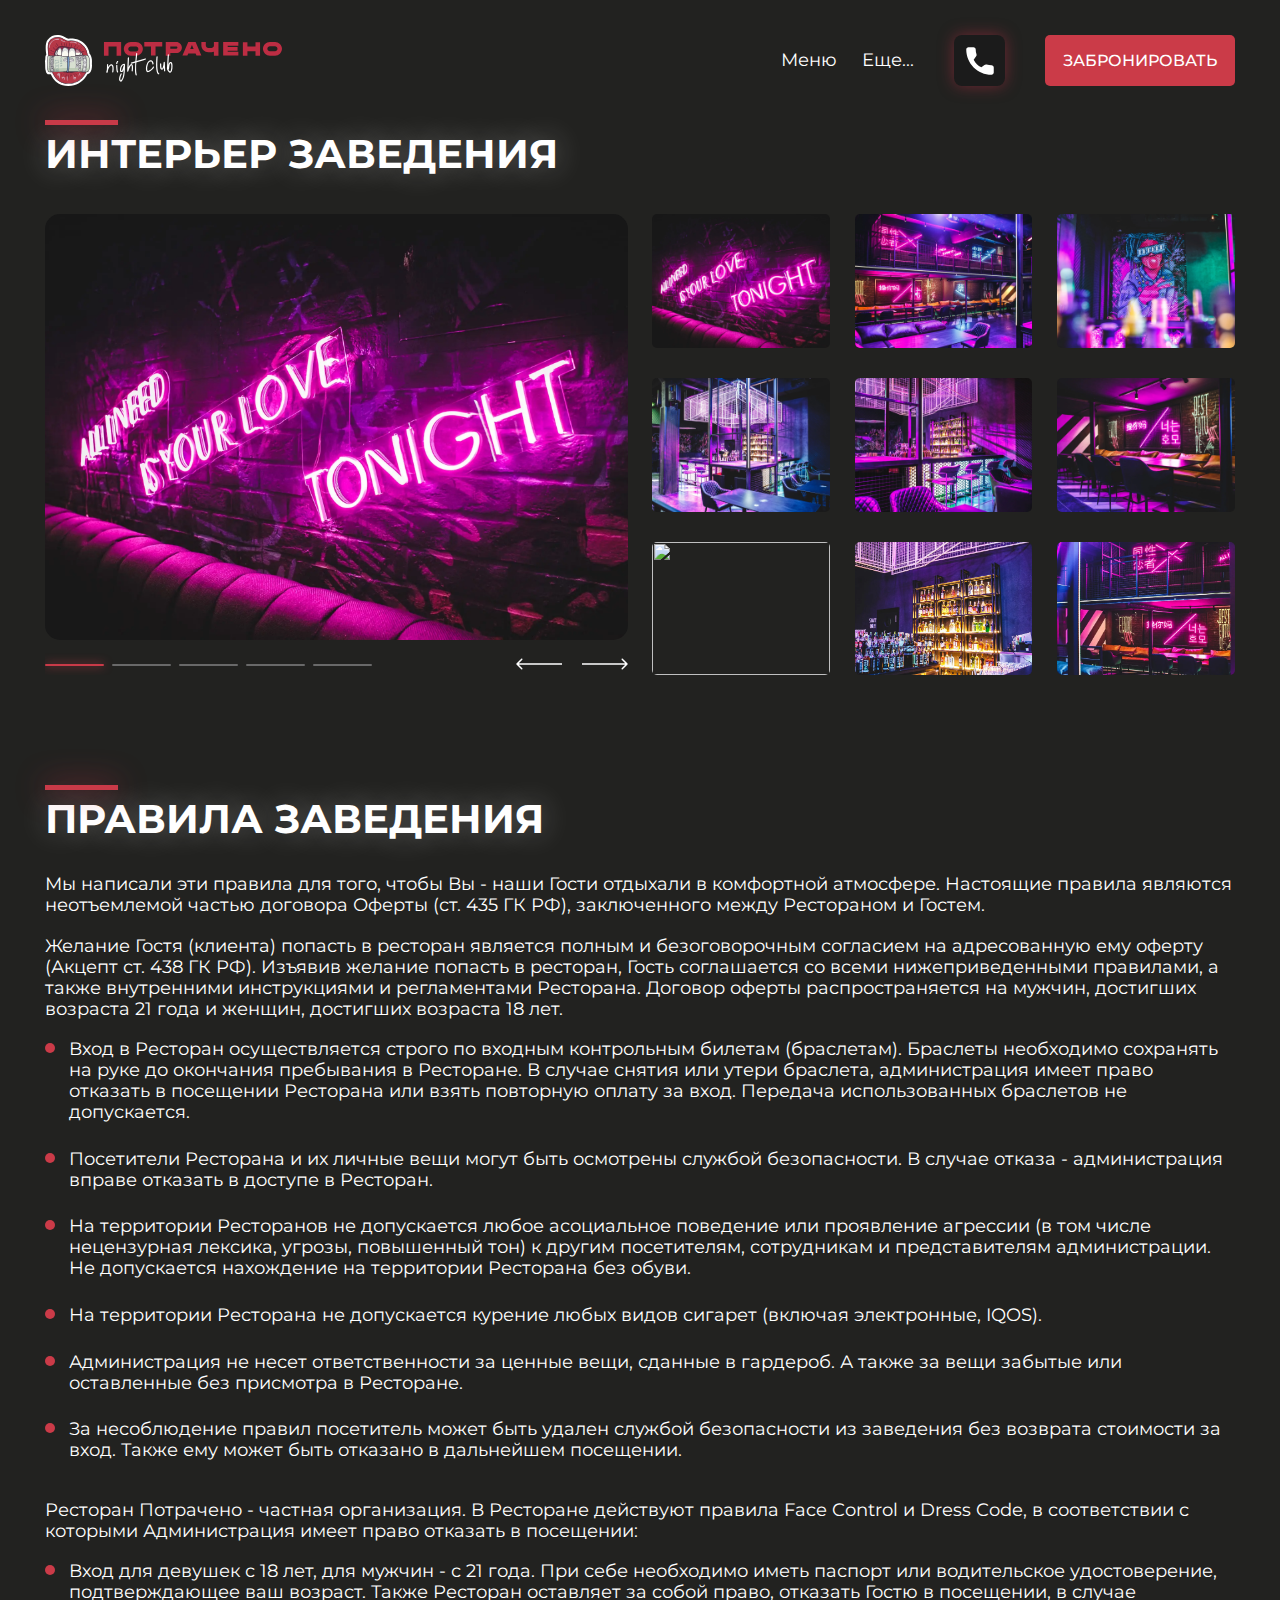
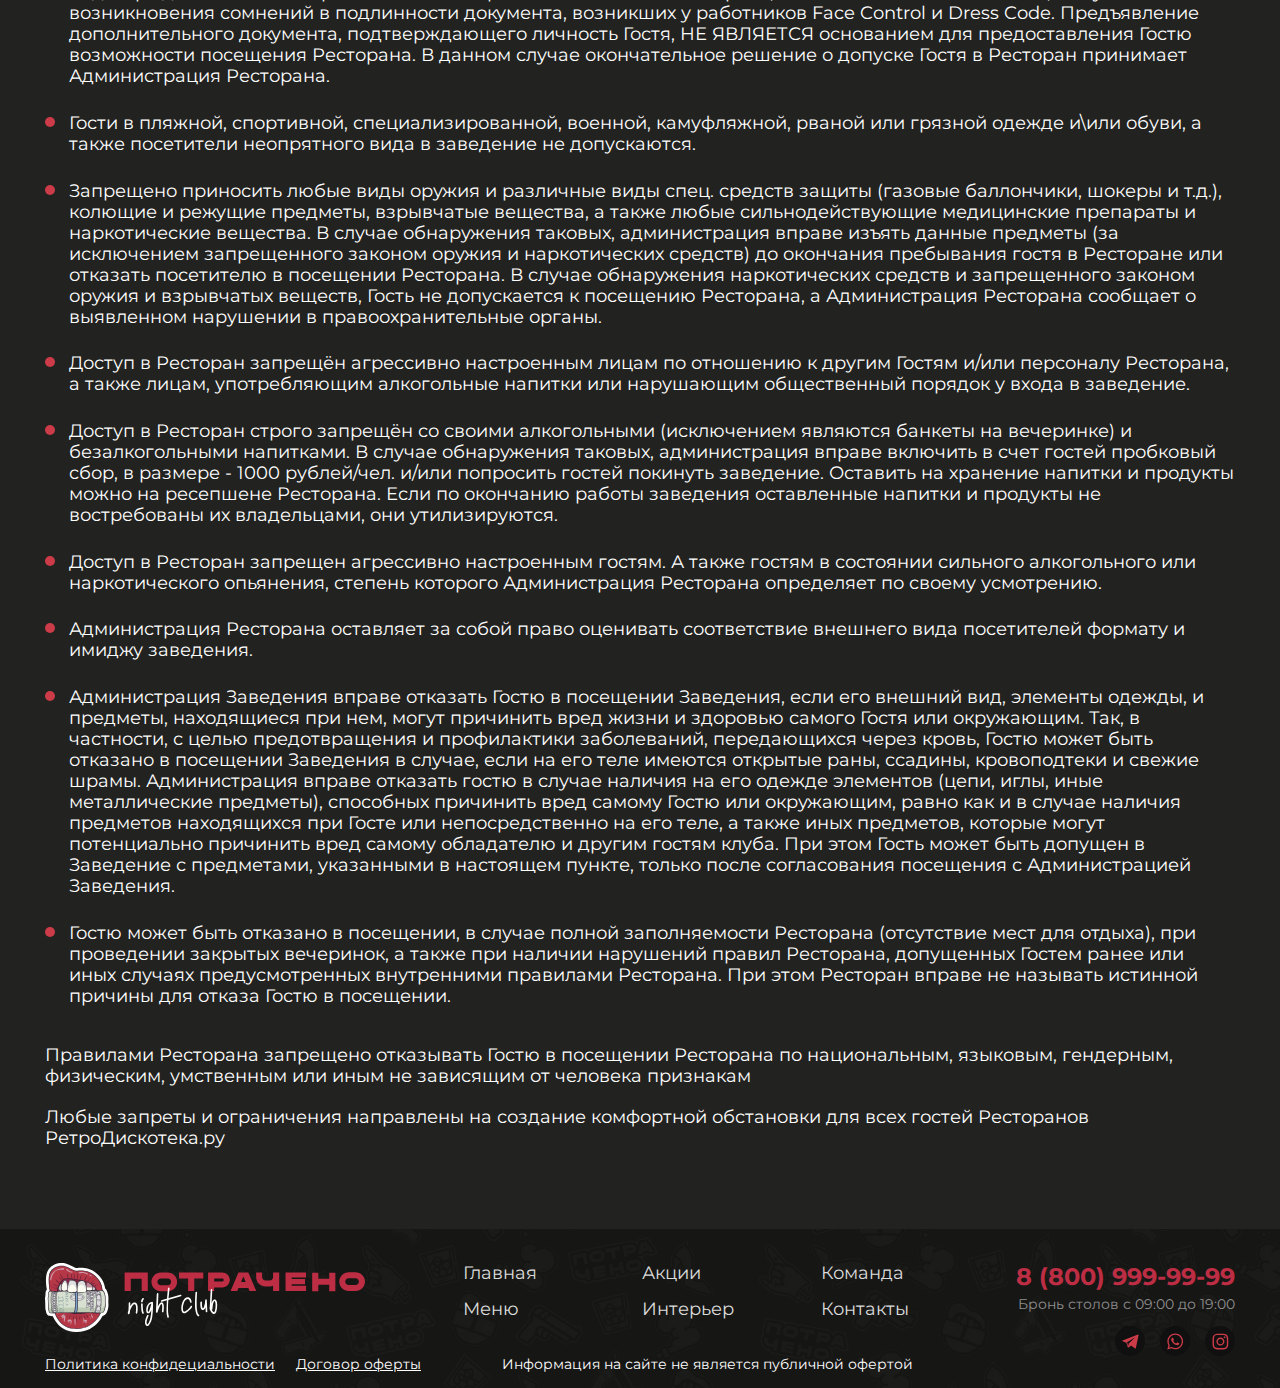
==== commit 50622dec: "3.1.0" ====
--- a/about.html
+++ b/about.html
@@ -6,7 +6,7 @@
 	<meta charset="UTF-8">
 	<meta name="format-detection" content="telephone=no">
 	<!-- <style>body{opacity: 0;}</style> -->
-	<link rel="stylesheet" href="css/style.min.css?_v=20220219084822">
+	<link rel="stylesheet" href="css/style.min.css?_v=20220219093228">
 	<link rel="shortcut icon" href="favicon.ico">
 	<!-- <meta name="robots" content="noindex, nofollow"> -->
 	<meta name="viewport" content="width=device-width, initial-scale=1.0">
@@ -57,19 +57,19 @@
 							<div class="about-hero__slider main-slider swiper">
 								<div class="main-slider__wrapper swiper-wrapper">
 									<div class="main-slider__slide swiper-slide">
-										<picture><source data-srcset="img/main-slide-1.webp" type="image/webp"><img data-src="img/main-slide-1.jpg" alt=""></picture>
-									</div>
-									<div class="main-slider__slide swiper-slide">
-										<picture><source data-srcset="img/main-slide-2.webp" type="image/webp"><img data-src="img/main-slide-2.jpg" alt=""></picture>
-									</div>
-									<div class="main-slider__slide swiper-slide">
-										<picture><source data-srcset="img/main-slide-3.webp" type="image/webp"><img data-src="img/main-slide-3.jpg" alt=""></picture>
-									</div>
-									<div class="main-slider__slide swiper-slide">
-										<picture><source data-srcset="img/main-slide-4.webp" type="image/webp"><img data-src="img/main-slide-4.jpg" alt=""></picture>
-									</div>
-									<div class="main-slider__slide swiper-slide">
-										<picture><source data-srcset="img/main-slide-5.webp" type="image/webp"><img data-src="img/main-slide-5.jpg" alt=""></picture>
+										<picture><source srcset="img/main-slide-1.webp" type="image/webp"><img src="img/main-slide-1.jpg" alt=""></picture>
+									</div>
+									<div class="main-slider__slide swiper-slide">
+										<picture><source srcset="img/main-slide-2.webp" type="image/webp"><img src="img/main-slide-2.jpg" alt=""></picture>
+									</div>
+									<div class="main-slider__slide swiper-slide">
+										<picture><source srcset="img/main-slide-3.webp" type="image/webp"><img src="img/main-slide-3.jpg" alt=""></picture>
+									</div>
+									<div class="main-slider__slide swiper-slide">
+										<picture><source srcset="img/main-slide-4.webp" type="image/webp"><img src="img/main-slide-4.jpg" alt=""></picture>
+									</div>
+									<div class="main-slider__slide swiper-slide">
+										<picture><source srcset="img/main-slide-5.webp" type="image/webp"><img src="img/main-slide-5.jpg" alt=""></picture>
 									</div>
 								</div>
 								<div class="main-slider__footer">
@@ -92,31 +92,31 @@
 						</div>
 						<div class="about-hero__gallery gallery-about" data-gallery>
 							<a href="img/main-slide-1.jpg" class="gallery-item-ibg">
-								<picture><source data-srcset="img/main-slide-1.webp" type="image/webp"><img data-src="img/main-slide-1.jpg" alt=""></picture>
+								<picture><source srcset="img/main-slide-1.webp" type="image/webp"><img src="img/main-slide-1.jpg" alt=""></picture>
 							</a>
 							<a href="img/main-slide-2.jpg" class="gallery-item-ibg">
-								<picture><source data-srcset="img/main-slide-2.webp" type="image/webp"><img data-src="img/main-slide-2.jpg" alt=""></picture>
+								<picture><source srcset="img/main-slide-2.webp" type="image/webp"><img src="img/main-slide-2.jpg" alt=""></picture>
 							</a>
 							<a href="img/main-slide-3.jpg" class="gallery-item-ibg">
-								<picture><source data-srcset="img/main-slide-3.webp" type="image/webp"><img data-src="img/main-slide-3.jpg" alt=""></picture>
+								<picture><source srcset="img/main-slide-3.webp" type="image/webp"><img src="img/main-slide-3.jpg" alt=""></picture>
 							</a>
 							<a href="img/main-slide-4.jpg" class="gallery-item-ibg">
-								<picture><source data-srcset="img/main-slide-4.webp" type="image/webp"><img data-src="img/main-slide-4.jpg" alt=""></picture>
+								<picture><source srcset="img/main-slide-4.webp" type="image/webp"><img src="img/main-slide-4.jpg" alt=""></picture>
 							</a>
 							<a href="img/main-slide-5.jpg" class="gallery-item-ibg">
-								<picture><source data-srcset="img/main-slide-5.webp" type="image/webp"><img data-src="img/main-slide-5.jpg" alt=""></picture>
+								<picture><source srcset="img/main-slide-5.webp" type="image/webp"><img src="img/main-slide-5.jpg" alt=""></picture>
 							</a>
 							<a href="img/main-slide-6.jpg" class="gallery-item-ibg">
-								<picture><source data-srcset="img/main-slide-6.webp" type="image/webp"><img data-src="img/main-slide-6.jpg" alt=""></picture>
+								<picture><source srcset="img/main-slide-6.webp" type="image/webp"><img src="img/main-slide-6.jpg" alt=""></picture>
 							</a>
 							<a href="img/main-slide-7.jpg" class="gallery-item-ibg">
-								<picture><source data-srcset="img/main-slide-7.webp" type="image/webp"><img data-src="img/main-slide-7.jpg" alt=""></picture>
+								<picture><source srcset="img/plug.png" data-srcset="img/main-slide-7.webp" type="image/webp"><img src="img/main-slide-7.jpg" alt=""></picture>
 							</a>
 							<a href="img/main-slide-8.jpg" class="gallery-item-ibg">
-								<picture><source data-srcset="img/main-slide-8.webp" type="image/webp"><img data-src="img/main-slide-8.jpg" alt=""></picture>
+								<picture><source srcset="img/main-slide-8.webp" type="image/webp"><img src="img/main-slide-8.jpg" alt=""></picture>
 							</a>
 							<a href="img/main-slide-9.jpg" class="gallery-item-ibg">
-								<picture><source data-srcset="img/main-slide-9.webp" type="image/webp"><img data-src="img/main-slide-9.jpg" alt=""></picture>
+								<picture><source srcset="img/main-slide-9.webp" type="image/webp"><img src="img/main-slide-9.jpg" alt=""></picture>
 							</a>
 						</div>
 					</div>
@@ -320,7 +320,7 @@
 	</div>
 
 
-	<script src="js/app.min.js?_v=20220219084822"></script>
+	<script src="js/app.min.js?_v=20220219093228"></script>
 </body>
 
 </html>--- a/css/style.min.css
+++ b/css/style.min.css
@@ -1 +1 @@
-@charset "UTF-8";@font-face{font-family:Montserrat;font-display:swap;src:url(../fonts/Montserrat-Bold.woff2) format("woff2"),url(../fonts/Montserrat-Bold.woff) format("woff");font-weight:700;font-style:normal}@font-face{font-family:Montserrat;font-display:swap;src:url(../fonts/Montserrat-Light.woff2) format("woff2"),url(../fonts/Montserrat-Light.woff) format("woff");font-weight:300;font-style:normal}@font-face{font-family:Montserrat;font-display:swap;src:url(../fonts/Montserrat-Medium.woff2) format("woff2"),url(../fonts/Montserrat-Medium.woff) format("woff");font-weight:500;font-style:normal}@font-face{font-family:Montserrat;font-display:swap;src:url(../fonts/Montserrat-Regular.woff2) format("woff2"),url(../fonts/Montserrat-Regular.woff) format("woff");font-weight:400;font-style:normal}@font-face{font-family:Montserrat;font-display:swap;src:url(../fonts/Montserrat-SemiBold.woff2) format("woff2"),url(../fonts/Montserrat-SemiBold.woff) format("woff");font-weight:600;font-style:normal}*{padding:0;margin:0;border:0}*,:after,:before{-webkit-box-sizing:border-box;box-sizing:border-box}body,html{height:100%;min-width:320px}body{color:#fff;line-height:1;font-family:Montserrat;font-size:1.125rem;-ms-text-size-adjust:100%;-moz-text-size-adjust:100%;-webkit-text-size-adjust:100%;-webkit-font-smoothing:antialiased;-moz-osx-font-smoothing:grayscale}button,input,textarea{font-family:Montserrat;font-size:inherit}button{cursor:pointer;color:inherit;background-color:inherit}a{color:inherit}a:link,a:visited{text-decoration:none}a:hover{text-decoration:none}ul li{list-style:none}img{vertical-align:top}h1,h2,h3,h4,h5,h6{font-weight:inherit;font-size:inherit}body{background-color:#222220;line-height:1.1666666667}.lock body{overflow:hidden;-ms-touch-action:none;touch-action:none}.wrapper{min-height:100%;display:-webkit-box;display:-ms-flexbox;display:flex;-webkit-box-orient:vertical;-webkit-box-direction:normal;-ms-flex-direction:column;flex-direction:column;overflow:hidden}.wrapper>main{-webkit-box-flex:1;-ms-flex:1 1 auto;flex:1 1 auto}.wrapper>*{min-width:0}[class*=__container]{max-width:74.375rem;-webkit-box-sizing:content-box;box-sizing:content-box;margin:0 auto;padding:0 .9375rem}.button{display:-webkit-inline-box;display:-ms-inline-flexbox;display:inline-flex;padding:1rem 1.125rem;font-weight:500;font-size:1rem;text-align:center;text-transform:uppercase;background-color:#cb3b48;border-radius:.3125rem;-webkit-box-pack:center;-ms-flex-pack:center;justify-content:center;-webkit-box-align:center;-ms-flex-align:center;align-items:center;-webkit-transition:all .3s ease 0s;-o-transition:all .3s ease 0s;transition:all .3s ease 0s}.button_white{background-color:#fff;color:#cb3b48}.button._fw{width:100%}input[type=email],input[type=tel],input[type=text],textarea{-webkit-appearance:none;-moz-appearance:none;appearance:none}.input{border-radius:0!important;width:100%;display:block;padding:1rem 1.25rem;background:#222220;border:1px solid #bd2d43;border-radius:.3125rem!important;font-weight:600;font-size:1rem;color:#b7b7b7;-webkit-transition:-webkit-box-shadow .3s ease 0s;transition:-webkit-box-shadow .3s ease 0s;-o-transition:box-shadow .3s ease 0s;transition:box-shadow .3s ease 0s;transition:box-shadow .3s ease 0s,-webkit-box-shadow .3s ease 0s}.input._form-focus{border:1px solid #b7b7b7}.input._form-error{-webkit-box-shadow:0 0 20px #cb3b48;box-shadow:0 0 20px #cb3b48}.input:focus-visible{outline:0}textarea.input{resize:none;padding:0 0}body::after{content:"";background-color:rgba(0,0,0,.5);position:fixed;width:100%;height:100%;top:0;left:0;opacity:0;-webkit-transition:opacity .8s ease 0s;-o-transition:opacity .8s ease 0s;transition:opacity .8s ease 0s;pointer-events:none;z-index:149}.popup-show body::after{opacity:1}.popup{position:fixed;top:0;left:0;bottom:0;right:0;padding:30px 10px;-webkit-transition:visibility .8s ease 0s;-o-transition:visibility .8s ease 0s;transition:visibility .8s ease 0s;visibility:hidden;pointer-events:none}.popup_show{z-index:150;visibility:visible;overflow:auto;pointer-events:auto}.popup_show .popup__content{visibility:visible;-webkit-transform:scale(1);-ms-transform:scale(1);transform:scale(1)}.popup__wrapper{display:-webkit-box;display:-ms-flexbox;display:flex;-webkit-box-orient:vertical;-webkit-box-direction:normal;-ms-flex-direction:column;flex-direction:column;-webkit-box-align:center;-ms-flex-align:center;align-items:center;min-height:100%;-webkit-box-flex:1;-ms-flex:1 1 auto;flex:1 1 auto;width:100%;display:flex;-webkit-box-pack:center;-ms-flex-pack:center;justify-content:center;align-items:center}.popup__content{position:relative;visibility:hidden;-webkit-transform:scale(0);-ms-transform:scale(0);transform:scale(0);-webkit-transition:-webkit-transform .3s ease 0s;transition:-webkit-transform .3s ease 0s;-o-transition:transform .3s ease 0s;transition:transform .3s ease 0s;transition:transform .3s ease 0s,-webkit-transform .3s ease 0s;background-color:#222220;padding:1.875rem;width:100%;max-width:31.25rem;border-radius:.9375rem}.no-webp .popup__content::before{background:url(../img/mask.png) no-repeat 50% 50%/cover}.popup__content::before{content:"";position:absolute;width:100%;height:100%;top:0;left:0;border-radius:.9375rem}.lock .popup__content{visibility:visible}.popup__close svg{width:.875rem;height:.875rem;stroke:#fff;-webkit-transition:stroke .3s ease 0s;-o-transition:stroke .3s ease 0s;transition:stroke .3s ease 0s;position:absolute;top:1.25rem;right:1.25rem}.form-call{position:relative;text-align:center;z-index:2}.form-call__title{font-weight:500;text-transform:uppercase;color:#fff;max-width:21.875rem;margin:0 auto 1.2em}@supports (font-size:clamp(1rem ,0.8rem + 1vw ,1.5625rem)){.form-call__title{font-size:clamp(1rem ,.8rem + 1vw ,1.5625rem)}}@supports not (font-size:clamp(1rem ,0.8rem + 1vw ,1.5625rem)){.form-call__title{font-size:calc(1rem + .5625 * (100vw - 20rem)/ 56.25)}}.form-call__text{margin-top:1em;font-weight:600;font-size:.875rem;color:#636363}.form-call__input+.form-call__input{margin-top:1.25rem}.form-call_btn{width:100%;margin-top:1.25rem}[class*=-ibg]{position:relative}[class*=-ibg] img{position:absolute;width:100%;height:100%;top:0;left:0;-o-object-fit:cover;object-fit:cover}[class*=-ibg_contain] img{-o-object-fit:contain;object-fit:contain}.title{position:relative;line-height:1;font-weight:700;text-transform:uppercase;text-shadow:0 0 30px rgba(255,255,255,.32)}@supports (font-size:clamp(1.625rem ,1.3138888889rem + 1.5555555556vw ,2.5rem)){.title{font-size:clamp(1.625rem ,1.3138888889rem + 1.5555555556vw ,2.5rem)}}@supports not (font-size:clamp(1.625rem ,1.3138888889rem + 1.5555555556vw ,2.5rem)){.title{font-size:calc(1.625rem + .875 * (100vw - 20rem)/ 56.25)}}.title_decor{padding-top:.875rem}.title_decor::before{content:"";background:#c93a48;-webkit-box-shadow:0 0 30px #bd2d43;box-shadow:0 0 30px #bd2d43;position:absolute;top:0;left:0;width:4.5625rem;height:.3125rem}.main-slider{text-align:right}.main-slider__wrapper:not(:last-child){margin-bottom:.875rem}.main-slider__slide{border-radius:.9375rem;overflow:hidden}.main-slider__slide img{width:100%;height:100%;-o-object-fit:cover;object-fit:cover}.main-slider__footer{display:-webkit-box;display:-ms-flexbox;display:flex;-webkit-box-pack:justify;-ms-flex-pack:justify;justify-content:space-between;-webkit-box-align:center;-ms-flex-align:center;align-items:center;gap:1rem}.main-slider__dotts{display:-webkit-box;display:-ms-flexbox;display:flex;gap:.5rem}.main-slider__dotts .swiper-pagination-bullet{display:inline-block;width:3.6875rem;height:.125rem;background:#696969;border-radius:6.25rem}.main-slider__dotts .swiper-pagination-bullet-active{background:#c93a48;-webkit-box-shadow:0 0 10px #c93a48;box-shadow:0 0 10px #c93a48}.main-slider__arrows{display:-webkit-box;display:-ms-flexbox;display:flex;-webkit-box-align:center;-ms-flex-align:center;align-items:center}@supports (gap:clamp(0.625rem ,0.4027777778rem + 1.1111111111vw ,1.25rem)){.main-slider__arrows{gap:clamp(.625rem ,.4027777778rem + 1.1111111111vw ,1.25rem)}}@supports not (gap:clamp(0.625rem ,0.4027777778rem + 1.1111111111vw ,1.25rem)){.main-slider__arrows{gap:calc(.625rem + .625 * (100vw - 20rem)/ 56.25)}}.main-slider__link{display:-webkit-inline-box;display:-ms-inline-flexbox;display:inline-flex;-webkit-box-align:center;-ms-flex-align:center;align-items:center;gap:1.0625rem;-webkit-transition:color .3s ease 0s;-o-transition:color .3s ease 0s;transition:color .3s ease 0s}@supports (font-size:clamp(0.875rem ,0.7861111111rem + 0.4444444444vw ,1.125rem)){.main-slider__link{font-size:clamp(.875rem ,.7861111111rem + .4444444444vw ,1.125rem)}}@supports not (font-size:clamp(0.875rem ,0.7861111111rem + 0.4444444444vw ,1.125rem)){.main-slider__link{font-size:calc(.875rem + .25 * (100vw - 20rem)/ 56.25)}}.main-slider__link svg{width:3.3125rem;height:.5rem;fill:currentColor}@supports (margin-bottom:clamp(0.625rem ,0.1361111111rem + 2.4444444444vw ,2rem)){.main-slider__link:not(:last-child){margin-bottom:clamp(.625rem ,.1361111111rem + 2.4444444444vw ,2rem)}}@supports not (margin-bottom:clamp(0.625rem ,0.1361111111rem + 2.4444444444vw ,2rem)){.main-slider__link:not(:last-child){margin-bottom:calc(.625rem + 1.375 * (100vw - 20rem)/ 56.25)}}.main-slider-arrow{cursor:pointer}.main-slider-arrow svg{width:2.875rem;height:.75rem;fill:currentColor}.main-slider-arrow_next svg{-webkit-transform:rotate(-180deg);-ms-transform:rotate(-180deg);transform:rotate(-180deg)}.news-promo{padding-bottom:.875rem;background-color:#cb3b48;position:relative}@supports (padding-top:clamp(1.25rem ,1.0277777778rem + 1.1111111111vw ,1.875rem)){.news-promo{padding-top:clamp(1.25rem ,1.0277777778rem + 1.1111111111vw ,1.875rem)}}@supports not (padding-top:clamp(1.25rem ,1.0277777778rem + 1.1111111111vw ,1.875rem)){.news-promo{padding-top:calc(1.25rem + .625 * (100vw - 20rem)/ 56.25)}}.no-webp .news-promo::before{background:url(../img/mask.png) no-repeat 50% 50%/cover}.news-promo::before{content:"";position:absolute;width:100%;height:100%;top:0;left:0}.news-promo__title{margin-bottom:.6346153846em}.news-promo__body{position:relative}.news-promo__slide{border-radius:13.5231316726%;overflow:hidden}.news-promo__slide img{width:100%;height:100%;-o-object-fit:cover;object-fit:cover}.news-promo__image{display:block;position:relative;background:#161615;height:100%}.news-promo__image-bg{pointer-events:none;position:absolute;width:100%;height:100%;top:0;left:0;display:-webkit-box;display:-ms-flexbox;display:flex;-webkit-box-pack:center;-ms-flex-pack:center;justify-content:center;-webkit-box-align:center;-ms-flex-align:center;align-items:center;font-weight:500;text-transform:uppercase;color:#cb3b48;text-shadow:0 0 30px rgba(199,67,79,.52);background:rgba(255,255,255,.9);opacity:0;z-index:2;-webkit-transition:opacity .5s ease 0s;-o-transition:opacity .5s ease 0s;transition:opacity .5s ease 0s}@supports (font-size:clamp(0.875rem ,0.6527777778rem + 1.1111111111vw ,1.5rem)){.news-promo__image-bg{font-size:clamp(.875rem ,.6527777778rem + 1.1111111111vw ,1.5rem)}}@supports not (font-size:clamp(0.875rem ,0.6527777778rem + 1.1111111111vw ,1.5rem)){.news-promo__image-bg{font-size:calc(.875rem + .625 * (100vw - 20rem)/ 56.25)}}.news-promo__dotts{display:-webkit-box;display:-ms-flexbox;display:flex;-webkit-box-pack:center;-ms-flex-pack:center;justify-content:center;gap:.9375rem;margin-top:2.1875rem;padding-bottom:.375rem}.news-promo__dotts .swiper-pagination-bullet{display:inline-block;width:.4375rem;height:.4375rem;background:#fff;border-radius:50%;cursor:pointer}.news-promo__dotts .swiper-pagination-bullet-active{background:#262121;-webkit-transform:scale(2);-ms-transform:scale(2);transform:scale(2)}.news-promo__arrows{position:absolute;display:-webkit-box;display:-ms-flexbox;display:flex;-webkit-box-pack:justify;-ms-flex-pack:justify;justify-content:space-between;width:calc(100% + 4.375rem);top:50%;left:-2.1875rem;-webkit-transform:translateY(-50%);-ms-transform:translateY(-50%);transform:translateY(-50%)}.news-promo__arrows .news-promo-arrow{cursor:pointer}.news-promo__arrows .news-promo-arrow svg{width:1.25rem;height:3.25rem;stroke-width:.25rem;stroke-linejoin:round;stroke:#222220;stroke-linecap:round;-webkit-transition:stroke .3s ease 0s;-o-transition:stroke .3s ease 0s;transition:stroke .3s ease 0s}.news-promo__arrows .news-promo-arrow_next svg{-webkit-transform:rotate(-180deg);-ms-transform:rotate(-180deg);transform:rotate(-180deg)}.gallery-item-ibg{border-radius:.3125rem;padding-bottom:100%}.gallery-item-ibg img{border-radius:.3125rem}.no-webp .gallery-item-ibg::before{background:url(../img/glass.png) no-repeat center,-o-linear-gradient(80.52deg,#030508 -27.85%,rgba(3,5,8,0) 82.73%),-o-linear-gradient(267.97deg,#030508 -81.2%,rgba(3,5,8,0) 158.4%)}.no-webp .gallery-item-ibg::before{background:url(../img/glass.png) no-repeat center,linear-gradient(9.48deg,#030508 -27.85%,rgba(3,5,8,0) 82.73%),linear-gradient(182.03deg,#030508 -81.2%,rgba(3,5,8,0) 158.4%)}.gallery-item-ibg::before{content:"";position:absolute;width:100%;height:100%;top:0;left:0;border-radius:.3125rem;opacity:0;-webkit-transition:all .3s ease 0s;-o-transition:all .3s ease 0s;transition:all .3s ease 0s;z-index:2}.pagination{display:-webkit-box;display:-ms-flexbox;display:flex;-webkit-box-pack:center;-ms-flex-pack:center;justify-content:center;-webkit-box-align:center;-ms-flex-align:center;align-items:center;gap:.625rem}@supports (margin-top:clamp(1.875rem ,1.4305555556rem + 2.2222222222vw ,3.125rem)){.pagination{margin-top:clamp(1.875rem ,1.4305555556rem + 2.2222222222vw ,3.125rem)}}@supports not (margin-top:clamp(1.875rem ,1.4305555556rem + 2.2222222222vw ,3.125rem)){.pagination{margin-top:calc(1.875rem + 1.25 * (100vw - 20rem)/ 56.25)}}.pagination__link{width:1.625rem;height:1.625rem;display:-webkit-inline-box;display:-ms-inline-flexbox;display:inline-flex;-webkit-box-pack:center;-ms-flex-pack:center;justify-content:center;-webkit-box-align:center;-ms-flex-align:center;align-items:center;border-radius:.3125rem;font-weight:500;font-size:1rem;text-transform:uppercase;color:#fff;-webkit-transition:color .3s ease 0s;-o-transition:color .3s ease 0s;transition:color .3s ease 0s}.pagination__link_current{font-weight:600;background:#161615;border:1px solid #cb3b48;color:#cb3b48}.header{position:absolute;width:100%;top:0;left:0;padding:2.1875rem 0;min-height:6.875rem;z-index:20}.header._header-scroll{position:fixed;padding:.9375rem 0;min-height:4.375rem;background-color:#222220}.header__container{display:-webkit-box;display:-ms-flexbox;display:flex;-webkit-box-align:center;-ms-flex-align:center;align-items:center}.header__logo{position:relative;-webkit-box-flex:1;-ms-flex:1 1 auto;flex:1 1 auto;z-index:5}.header__menu{display:-webkit-box;display:-ms-flexbox;display:flex}.header__phone{position:relative;display:-webkit-inline-box;display:-ms-inline-flexbox;display:inline-flex;-webkit-box-align:center;-ms-flex-align:center;align-items:center;-webkit-box-pack:center;-ms-flex-pack:center;justify-content:center;-webkit-box-flex:0;-ms-flex:0 0 3.1875rem;flex:0 0 3.1875rem;height:3.1875rem;background:#1b1b1b;-webkit-box-shadow:0 0 15px rgba(189,45,67,.5);box-shadow:0 0 15px rgba(189,45,67,.5);border-radius:.5rem;-webkit-transition:all .3s ease 0s;-o-transition:all .3s ease 0s;transition:all .3s ease 0s;z-index:5}.header__phone svg{width:1.75rem;height:1.75rem;fill:#fff}.header__phone:active{background:#cb3b48}.menu__list{text-align:center;gap:1.6875rem}.menu__item_sub-menu .menu__link{display:none}.menu__sub-link{display:inline-block;font-size:1.25rem}.icon-menu{display:none}.footer{background:#161615;position:relative}@supports (padding-top:clamp(1.1875rem ,0.8541666667rem + 1.6666666667vw ,2.125rem)){.footer{padding-top:clamp(1.1875rem ,.8541666667rem + 1.6666666667vw ,2.125rem)}}@supports not (padding-top:clamp(1.1875rem ,0.8541666667rem + 1.6666666667vw ,2.125rem)){.footer{padding-top:calc(1.1875rem + .9375 * (100vw - 20rem)/ 56.25)}}@supports (padding-bottom:clamp(0.625rem ,0.4916666667rem + 0.6666666667vw ,1rem)){.footer{padding-bottom:clamp(.625rem ,.4916666667rem + .6666666667vw ,1rem)}}@supports not (padding-bottom:clamp(0.625rem ,0.4916666667rem + 0.6666666667vw ,1rem)){.footer{padding-bottom:calc(.625rem + .375 * (100vw - 20rem)/ 56.25)}}.no-webp .footer::before{background:url(../img/mask.png) no-repeat 50% 50%/cover}.footer::before{content:"";position:absolute;width:100%;height:100%;top:0;left:0}.footer__container{position:relative;z-index:2}.footer__body{display:-webkit-box;display:-ms-flexbox;display:flex;-webkit-box-align:start;-ms-flex-align:start;align-items:start;-webkit-box-pack:justify;-ms-flex-pack:justify;justify-content:space-between;-webkit-column-gap:2.5rem;-moz-column-gap:2.5rem;column-gap:2.5rem}.footer__logo img{width:100%;height:auto;-o-object-fit:cover;object-fit:cover}@supports (width:clamp(13.75rem ,11.5277777778rem + 11.1111111111vw ,20rem)){.footer__logo img{width:clamp(13.75rem ,11.5277777778rem + 11.1111111111vw ,20rem)}}@supports not (width:clamp(13.75rem ,11.5277777778rem + 11.1111111111vw ,20rem)){.footer__logo img{width:calc(13.75rem + 6.25 * (100vw - 20rem)/ 56.25)}}.footer__contacts{-webkit-box-flex:0;-ms-flex:0 0 14.0625rem;flex:0 0 14.0625rem;display:-webkit-box;display:-ms-flexbox;display:flex;-webkit-box-orient:vertical;-webkit-box-direction:normal;-ms-flex-direction:column;flex-direction:column;-webkit-box-align:end;-ms-flex-align:end;align-items:end}.footer__phone{font-weight:700;font-size:1.5rem;text-align:right;color:#bd2d43;-webkit-transition:color .3s ease 0s;-o-transition:color .3s ease 0s;transition:color .3s ease 0s}.footer__phone:not(:last-child){margin-bottom:.2083333333em}.footer__phone:active{color:#fff}.footer__schedule{font-size:.875rem;text-align:right;color:#8f8f8f}.footer__schedule:not(:last-child){margin-bottom:.875rem}.menu-footer__list{display:-ms-grid;display:grid;-ms-grid-columns:(1fr)[3];grid-template-columns:repeat(3,1fr);row-gap:.9375rem}@supports ((-moz-column-gap:clamp(1.875rem ,0.6083333333rem + 6.3333333333vw ,5.4375rem)) or (column-gap:clamp(1.875rem ,0.6083333333rem + 6.3333333333vw ,5.4375rem))){.menu-footer__list{-webkit-column-gap:clamp(1.875rem ,.6083333333rem + 6.3333333333vw ,5.4375rem);-moz-column-gap:clamp(1.875rem ,.6083333333rem + 6.3333333333vw ,5.4375rem);column-gap:clamp(1.875rem ,.6083333333rem + 6.3333333333vw ,5.4375rem)}}@supports not ((-moz-column-gap:clamp(1.875rem ,0.6083333333rem + 6.3333333333vw ,5.4375rem)) or (column-gap:clamp(1.875rem ,0.6083333333rem + 6.3333333333vw ,5.4375rem))){.menu-footer__list{-webkit-column-gap:calc(1.875rem + 3.5625 * (100vw - 20rem)/ 56.25);-moz-column-gap:calc(1.875rem + 3.5625 * (100vw - 20rem)/ 56.25);column-gap:calc(1.875rem + 3.5625 * (100vw - 20rem)/ 56.25)}}.menu-footer__link{color:#dcdcdc;-webkit-transition:color .3s ease 0s;-o-transition:color .3s ease 0s;transition:color .3s ease 0s}@supports (font-size:clamp(1rem ,1rem + 0vw ,1rem)){.menu-footer__link{font-size:clamp(1rem ,1rem + 0 ,1rem)}}@supports not (font-size:clamp(1rem ,1rem + 0vw ,1rem)){.menu-footer__link{font-size:calc(1rem + 0 * (100vw - 20rem)/ 56.25)}}.social-footer{display:-webkit-box;display:-ms-flexbox;display:flex;-webkit-box-align:center;-ms-flex-align:center;align-items:center;gap:.9375rem}.social-footer__link{display:-webkit-inline-box;display:-ms-inline-flexbox;display:inline-flex;-webkit-box-pack:center;-ms-flex-pack:center;justify-content:center;-webkit-box-align:center;-ms-flex-align:center;align-items:center;width:1.875rem;height:1.875rem;border-radius:50%;background-color:#101010;color:#cb3b48;-webkit-transition:background-color .3s ease 0s;-o-transition:background-color .3s ease 0s;transition:background-color .3s ease 0s}.social-footer__link svg{width:1.0625rem;height:1.0625rem;fill:currentColor}.social-footer__link:active{background-color:#fff}.bottom-footer{display:-webkit-box;display:-ms-flexbox;display:flex;-webkit-box-align:center;-ms-flex-align:center;align-items:center}@supports (gap:clamp(1rem ,0.8888888889rem + 0.5555555556vw ,1.3125rem)){.bottom-footer{gap:clamp(1rem ,.8888888889rem + .5555555556vw ,1.3125rem)}}@supports not (gap:clamp(1rem ,0.8888888889rem + 0.5555555556vw ,1.3125rem)){.bottom-footer{gap:calc(1rem + .3125 * (100vw - 20rem)/ 56.25)}}.bottom-footer__link,.bottom-footer__text{font-size:.875rem}.bottom-footer__link{text-decoration:underline!important}.bottom-footer__text{margin-left:3.75rem}.no-webp .hero{background:url(../img/hero-bg.png) no-repeat 50% 50%/cover}.hero{position:relative;padding-left:1.5625rem;padding-right:1.5625rem}@supports (padding-top:clamp(10.3125rem ,9.2013888889rem + 5.5555555556vw ,13.4375rem)){.hero{padding-top:clamp(10.3125rem ,9.2013888889rem + 5.5555555556vw ,13.4375rem)}}@supports not (padding-top:clamp(10.3125rem ,9.2013888889rem + 5.5555555556vw ,13.4375rem)){.hero{padding-top:calc(10.3125rem + 3.125 * (100vw - 20rem)/ 56.25)}}@supports (padding-bottom:clamp(4.375rem ,1.8194444444rem + 12.7777777778vw ,11.5625rem)){.hero{padding-bottom:clamp(4.375rem ,1.8194444444rem + 12.7777777778vw ,11.5625rem)}}@supports not (padding-bottom:clamp(4.375rem ,1.8194444444rem + 12.7777777778vw ,11.5625rem)){.hero{padding-bottom:calc(4.375rem + 7.1875 * (100vw - 20rem)/ 56.25)}}.no-webp .hero::before{background:url(../img/mask.png) no-repeat 50% 50%/cover}.hero::before{content:"";position:absolute;width:100%;height:100%;top:0;left:0}.hero__container{position:relative;display:-webkit-box;display:-ms-flexbox;display:flex;-webkit-box-orient:vertical;-webkit-box-direction:normal;-ms-flex-direction:column;flex-direction:column;-webkit-box-align:center;-ms-flex-align:center;align-items:center;z-index:2}.hero__title{height:auto;-o-object-fit:cover;object-fit:cover;-webkit-filter:drop-shadow(0 0 100px rgba(189, 45, 67, .7));filter:drop-shadow(0 0 100px rgba(189, 45, 67, .7))}@supports (width:clamp(16.875rem ,-0.3694444444rem + 86.2222222222vw ,65.375rem)){.hero__title{width:clamp(16.875rem ,-.3694444444rem + 86.2222222222vw ,65.375rem)}}@supports not (width:clamp(16.875rem ,-0.3694444444rem + 86.2222222222vw ,65.375rem)){.hero__title{width:calc(16.875rem + 48.5 * (100vw - 20rem)/ 56.25)}}.hero__image{position:relative;height:auto;-o-object-fit:cover;object-fit:cover;z-index:2;-webkit-filter:drop-shadow(0 0 150px #bd2d43);filter:drop-shadow(0 0 150px #bd2d43)}@supports (margin-top:clamp(-7.5rem ,1.8194444444rem + -12.2222222222vw ,-0.625rem)){.hero__image{margin-top:clamp(-7.5rem ,1.8194444444rem + -12.2222222222vw ,-.625rem)}}@supports not (margin-top:clamp(-7.5rem ,1.8194444444rem + -12.2222222222vw ,-0.625rem)){.hero__image{margin-top:calc(-.625rem + -6.875 * (100vw - 20rem)/ 56.25)}}@supports (width:clamp(11.3125rem ,8.0902777778rem + 16.1111111111vw ,20.375rem)){.hero__image{width:clamp(11.3125rem ,8.0902777778rem + 16.1111111111vw ,20.375rem)}}@supports not (width:clamp(11.3125rem ,8.0902777778rem + 16.1111111111vw ,20.375rem)){.hero__image{width:calc(11.3125rem + 9.0625 * (100vw - 20rem)/ 56.25)}}@supports (margin-bottom:clamp(3.625rem ,8.2847222222rem + -6.1111111111vw ,7.0625rem)){.hero__image:not(:last-child){margin-bottom:clamp(3.625rem ,8.2847222222rem + -6.1111111111vw ,7.0625rem)}}@supports not (margin-bottom:clamp(3.625rem ,8.2847222222rem + -6.1111111111vw ,7.0625rem)){.hero__image:not(:last-child){margin-bottom:calc(7.0625rem + -3.4375 * (100vw - 20rem)/ 56.25)}}.hero__buttons{display:-webkit-box;display:-ms-flexbox;display:flex;-webkit-column-gap:3rem;-moz-column-gap:3rem;column-gap:3rem}.hero__btn{font-weight:500;font-size:1.5rem}@supports (min-width:clamp(16.875rem ,14.2972222222rem + 12.8888888889vw ,24.125rem)){.hero__btn{min-width:clamp(16.875rem ,14.2972222222rem + 12.8888888889vw ,24.125rem)}}@supports not (min-width:clamp(16.875rem ,14.2972222222rem + 12.8888888889vw ,24.125rem)){.hero__btn{min-width:calc(16.875rem + 7.25 * (100vw - 20rem)/ 56.25)}}@supports (min-height:clamp(3.125rem ,2.5916666667rem + 2.6666666667vw ,4.625rem)){.hero__btn{min-height:clamp(3.125rem ,2.5916666667rem + 2.6666666667vw ,4.625rem)}}@supports not (min-height:clamp(3.125rem ,2.5916666667rem + 2.6666666667vw ,4.625rem)){.hero__btn{min-height:calc(3.125rem + 1.5 * (100vw - 20rem)/ 56.25)}}@supports (font-size:clamp(1rem ,0.8222222222rem + 0.8888888889vw ,1.5rem)){.hero__btn{font-size:clamp(1rem ,.8222222222rem + .8888888889vw ,1.5rem)}}@supports not (font-size:clamp(1rem ,0.8222222222rem + 0.8888888889vw ,1.5rem)){.hero__btn{font-size:calc(1rem + .5 * (100vw - 20rem)/ 56.25)}}@supports (padding-bottom:clamp(1.875rem ,-0.2361111111rem + 10.5555555556vw ,7.8125rem)){.about{padding-bottom:clamp(1.875rem ,-.2361111111rem + 10.5555555556vw ,7.8125rem)}}@supports not (padding-bottom:clamp(1.875rem ,-0.2361111111rem + 10.5555555556vw ,7.8125rem)){.about{padding-bottom:calc(1.875rem + 5.9375 * (100vw - 20rem)/ 56.25)}}.about__title{max-width:18.4375rem}@supports (margin-bottom:clamp(1.4375rem ,1.3486111111rem + 0.4444444444vw ,1.6875rem)){.about__title:not(:last-child){margin-bottom:clamp(1.4375rem ,1.3486111111rem + .4444444444vw ,1.6875rem)}}@supports not (margin-bottom:clamp(1.4375rem ,1.3486111111rem + 0.4444444444vw ,1.6875rem)){.about__title:not(:last-child){margin-bottom:calc(1.4375rem + .25 * (100vw - 20rem)/ 56.25)}}.no-webp .about__title::after{background:url(../img/tablet.png) no-repeat 50% 50%/cover}.about__title::after{content:"";position:absolute;top:25%;right:-28%;width:10.125rem;height:7.125rem}.about__text{color:#8f8f8f}@supports (font-size:clamp(0.875rem ,0.7861111111rem + 0.4444444444vw ,1.125rem)){.about__text{font-size:clamp(.875rem ,.7861111111rem + .4444444444vw ,1.125rem)}}@supports not (font-size:clamp(0.875rem ,0.7861111111rem + 0.4444444444vw ,1.125rem)){.about__text{font-size:calc(.875rem + .25 * (100vw - 20rem)/ 56.25)}}@supports (margin-bottom:clamp(1.25rem ,1.1388888889rem + 0.5555555556vw ,1.5625rem)){.about__text p:not(:last-child){margin-bottom:clamp(1.25rem ,1.1388888889rem + .5555555556vw ,1.5625rem)}}@supports not (margin-bottom:clamp(1.25rem ,1.1388888889rem + 0.5555555556vw ,1.5625rem)){.about__text p:not(:last-child){margin-bottom:calc(1.25rem + .3125 * (100vw - 20rem)/ 56.25)}}.about__link{display:inline-block;text-decoration:underline!important;-webkit-transition:color .3s ease 0s;-o-transition:color .3s ease 0s;transition:color .3s ease 0s}@supports (font-size:clamp(0.875rem ,0.7861111111rem + 0.4444444444vw ,1.125rem)){.about__link{font-size:clamp(.875rem ,.7861111111rem + .4444444444vw ,1.125rem)}}@supports not (font-size:clamp(0.875rem ,0.7861111111rem + 0.4444444444vw ,1.125rem)){.about__link{font-size:calc(.875rem + .25 * (100vw - 20rem)/ 56.25)}}@supports (margin-top:clamp(0.875rem ,0.4305555556rem + 2.2222222222vw ,2.125rem)){.about__link{margin-top:clamp(.875rem ,.4305555556rem + 2.2222222222vw ,2.125rem)}}@supports not (margin-top:clamp(0.875rem ,0.4305555556rem + 2.2222222222vw ,2.125rem)){.about__link{margin-top:calc(.875rem + 1.25 * (100vw - 20rem)/ 56.25)}}.about__slider{-webkit-box-flex:0;-ms-flex:0 0 33.5rem;flex:0 0 33.5rem}@supports (padding-top:clamp(2.1875rem ,1.2986111111rem + 4.4444444444vw ,4.6875rem)){.what-to-eat{padding-top:clamp(2.1875rem ,1.2986111111rem + 4.4444444444vw ,4.6875rem)}}@supports not (padding-top:clamp(2.1875rem ,1.2986111111rem + 4.4444444444vw ,4.6875rem)){.what-to-eat{padding-top:calc(2.1875rem + 2.5 * (100vw - 20rem)/ 56.25)}}@supports (padding-bottom:clamp(1.25rem ,0.3611111111rem + 4.4444444444vw ,3.75rem)){.what-to-eat{padding-bottom:clamp(1.25rem ,.3611111111rem + 4.4444444444vw ,3.75rem)}}@supports not (padding-bottom:clamp(1.25rem ,0.3611111111rem + 4.4444444444vw ,3.75rem)){.what-to-eat{padding-bottom:calc(1.25rem + 2.5 * (100vw - 20rem)/ 56.25)}}.what-to-eat__container{display:-webkit-box;display:-ms-flexbox;display:flex;-webkit-box-pack:justify;-ms-flex-pack:justify;justify-content:space-between}@supports (gap:clamp(0rem ,-1.1111111111rem + 5.5555555556vw ,3.125rem)){.what-to-eat__container{gap:clamp(0 ,-1.1111111111rem + 5.5555555556vw ,3.125rem)}}@supports not (gap:clamp(0rem ,-1.1111111111rem + 5.5555555556vw ,3.125rem)){.what-to-eat__container{gap:calc(0rem + 3.125 * (100vw - 20rem)/ 56.25)}}.what-to-eat__image-ibg_contain{-webkit-box-flex:0;-ms-flex:0 0 52.9411764706%;flex:0 0 52.9411764706%;padding-bottom:45%}.what-to-eat__title{max-width:27.5rem;padding-top:.875rem;position:relative}.what-to-eat__title:not(:last-child){margin-bottom:.75em}@supports (font-size:clamp(2.125rem ,1.725rem + 2vw ,3.25rem)){.what-to-eat__title span{font-size:clamp(2.125rem ,1.725rem + 2vw ,3.25rem)}}@supports not (font-size:clamp(2.125rem ,1.725rem + 2vw ,3.25rem)){.what-to-eat__title span{font-size:calc(2.125rem + 1.125 * (100vw - 20rem)/ 56.25)}}.what-to-eat__text{color:#8f8f8f}@supports (font-size:clamp(0.875rem ,0.7861111111rem + 0.4444444444vw ,1.125rem)){.what-to-eat__text{font-size:clamp(.875rem ,.7861111111rem + .4444444444vw ,1.125rem)}}@supports not (font-size:clamp(0.875rem ,0.7861111111rem + 0.4444444444vw ,1.125rem)){.what-to-eat__text{font-size:calc(.875rem + .25 * (100vw - 20rem)/ 56.25)}}@supports (margin-bottom:clamp(0.875rem ,0.2972222222rem + 2.8888888889vw ,2.5rem)){.what-to-eat__text:not(:last-child){margin-bottom:clamp(.875rem ,.2972222222rem + 2.8888888889vw ,2.5rem)}}@supports not (margin-bottom:clamp(0.875rem ,0.2972222222rem + 2.8888888889vw ,2.5rem)){.what-to-eat__text:not(:last-child){margin-bottom:calc(.875rem + 1.625 * (100vw - 20rem)/ 56.25)}}.what-to-eat__link{display:-webkit-inline-box;display:-ms-inline-flexbox;display:inline-flex;-webkit-box-align:center;-ms-flex-align:center;align-items:center;gap:1.0625rem;-webkit-transition:color .3s ease 0s;-o-transition:color .3s ease 0s;transition:color .3s ease 0s}@supports (font-size:clamp(0.875rem ,0.7861111111rem + 0.4444444444vw ,1.125rem)){.what-to-eat__link{font-size:clamp(.875rem ,.7861111111rem + .4444444444vw ,1.125rem)}}@supports not (font-size:clamp(0.875rem ,0.7861111111rem + 0.4444444444vw ,1.125rem)){.what-to-eat__link{font-size:calc(.875rem + .25 * (100vw - 20rem)/ 56.25)}}.what-to-eat__link svg{width:3.3125rem;height:.5rem;fill:currentColor}@supports (margin-bottom:clamp(0.625rem ,0.1361111111rem + 2.4444444444vw ,2rem)){.what-to-eat__link:not(:last-child){margin-bottom:clamp(.625rem ,.1361111111rem + 2.4444444444vw ,2rem)}}@supports not (margin-bottom:clamp(0.625rem ,0.1361111111rem + 2.4444444444vw ,2rem)){.what-to-eat__link:not(:last-child){margin-bottom:calc(.625rem + 1.375 * (100vw - 20rem)/ 56.25)}}@supports (padding-top:clamp(1.25rem ,0.3611111111rem + 4.4444444444vw ,3.75rem)){.contacts{padding-top:clamp(1.25rem ,.3611111111rem + 4.4444444444vw ,3.75rem)}}@supports not (padding-top:clamp(1.25rem ,0.3611111111rem + 4.4444444444vw ,3.75rem)){.contacts{padding-top:calc(1.25rem + 2.5 * (100vw - 20rem)/ 56.25)}}@supports (padding-bottom:clamp(1.5625rem ,1.2291666667rem + 1.6666666667vw ,2.5rem)){.contacts{padding-bottom:clamp(1.5625rem ,1.2291666667rem + 1.6666666667vw ,2.5rem)}}@supports not (padding-bottom:clamp(1.5625rem ,1.2291666667rem + 1.6666666667vw ,2.5rem)){.contacts{padding-bottom:calc(1.5625rem + .9375 * (100vw - 20rem)/ 56.25)}}.contacts__body{display:-webkit-box;display:-ms-flexbox;display:flex;-webkit-box-pack:justify;-ms-flex-pack:justify;justify-content:space-between}.contacts__info{max-width:40.5042016807%;padding-right:1.875rem;border-right:1px solid #525252}.contacts__title:not(:last-child){margin-bottom:.75em}.contacts__text{font-weight:500}@supports (font-size:clamp(0.875rem ,0.6527777778rem + 1.1111111111vw ,1.5rem)){.contacts__text{font-size:clamp(.875rem ,.6527777778rem + 1.1111111111vw ,1.5rem)}}@supports not (font-size:clamp(0.875rem ,0.6527777778rem + 1.1111111111vw ,1.5rem)){.contacts__text{font-size:calc(.875rem + .625 * (100vw - 20rem)/ 56.25)}}@supports (margin-bottom:clamp(0.9375rem ,0.6041666667rem + 1.6666666667vw ,1.875rem)){.info-contacts__subtitle:not(:last-child){margin-bottom:clamp(.9375rem ,.6041666667rem + 1.6666666667vw ,1.875rem)}}@supports not (margin-bottom:clamp(0.9375rem ,0.6041666667rem + 1.6666666667vw ,1.875rem)){.info-contacts__subtitle:not(:last-child){margin-bottom:calc(.9375rem + .9375 * (100vw - 20rem)/ 56.25)}}.info-contacts__item{display:-webkit-box;display:-ms-flexbox;display:flex;-webkit-box-align:center;-ms-flex-align:center;align-items:center}@supports ((-moz-column-gap:clamp(0.625rem ,0.4027777778rem + 1.1111111111vw ,1.25rem)) or (column-gap:clamp(0.625rem ,0.4027777778rem + 1.1111111111vw ,1.25rem))){.info-contacts__item{-webkit-column-gap:clamp(.625rem ,.4027777778rem + 1.1111111111vw ,1.25rem);-moz-column-gap:clamp(.625rem ,.4027777778rem + 1.1111111111vw ,1.25rem);column-gap:clamp(.625rem ,.4027777778rem + 1.1111111111vw ,1.25rem)}}@supports not ((-moz-column-gap:clamp(0.625rem ,0.4027777778rem + 1.1111111111vw ,1.25rem)) or (column-gap:clamp(0.625rem ,0.4027777778rem + 1.1111111111vw ,1.25rem))){.info-contacts__item{-webkit-column-gap:calc(.625rem + .625 * (100vw - 20rem)/ 56.25);-moz-column-gap:calc(.625rem + .625 * (100vw - 20rem)/ 56.25);column-gap:calc(.625rem + .625 * (100vw - 20rem)/ 56.25)}}@supports (font-size:clamp(0.875rem ,0.6527777778rem + 1.1111111111vw ,1.5rem)){.info-contacts__item{font-size:clamp(.875rem ,.6527777778rem + 1.1111111111vw ,1.5rem)}}@supports not (font-size:clamp(0.875rem ,0.6527777778rem + 1.1111111111vw ,1.5rem)){.info-contacts__item{font-size:calc(.875rem + .625 * (100vw - 20rem)/ 56.25)}}.info-contacts__item svg{-webkit-box-flex:0;-ms-flex:0 0 2.5rem;flex:0 0 2.5rem;height:2.5rem}@supports (margin-bottom:clamp(0.9375rem ,0.6041666667rem + 1.6666666667vw ,1.875rem)){.info-contacts__item:not(:last-child){margin-bottom:clamp(.9375rem ,.6041666667rem + 1.6666666667vw ,1.875rem)}}@supports not (margin-bottom:clamp(0.9375rem ,0.6041666667rem + 1.6666666667vw ,1.875rem)){.info-contacts__item:not(:last-child){margin-bottom:calc(.9375rem + .9375 * (100vw - 20rem)/ 56.25)}}@supports (margin-top:clamp(0.625rem ,0.2916666667rem + 1.6666666667vw ,1.5625rem)){.info-contacts__btn{margin-top:clamp(.625rem ,.2916666667rem + 1.6666666667vw ,1.5625rem)}}@supports not (margin-top:clamp(0.625rem ,0.2916666667rem + 1.6666666667vw ,1.5625rem)){.info-contacts__btn{margin-top:calc(.625rem + .9375 * (100vw - 20rem)/ 56.25)}}.info-contacts__social{display:-webkit-box;display:-ms-flexbox;display:flex}@supports ((-moz-column-gap:clamp(0.8125rem ,0.6569444444rem + 0.7777777778vw ,1.25rem)) or (column-gap:clamp(0.8125rem ,0.6569444444rem + 0.7777777778vw ,1.25rem))){.info-contacts__social{-webkit-column-gap:clamp(.8125rem ,.6569444444rem + .7777777778vw ,1.25rem);-moz-column-gap:clamp(.8125rem ,.6569444444rem + .7777777778vw ,1.25rem);column-gap:clamp(.8125rem ,.6569444444rem + .7777777778vw ,1.25rem)}}@supports not ((-moz-column-gap:clamp(0.8125rem ,0.6569444444rem + 0.7777777778vw ,1.25rem)) or (column-gap:clamp(0.8125rem ,0.6569444444rem + 0.7777777778vw ,1.25rem))){.info-contacts__social{-webkit-column-gap:calc(.8125rem + .4375 * (100vw - 20rem)/ 56.25);-moz-column-gap:calc(.8125rem + .4375 * (100vw - 20rem)/ 56.25);column-gap:calc(.8125rem + .4375 * (100vw - 20rem)/ 56.25)}}@supports (margin-top:clamp(1.25rem ,0.9833333333rem + 1.3333333333vw ,2rem)){.social-contacts{margin-top:clamp(1.25rem ,.9833333333rem + 1.3333333333vw ,2rem)}}@supports not (margin-top:clamp(1.25rem ,0.9833333333rem + 1.3333333333vw ,2rem)){.social-contacts{margin-top:calc(1.25rem + .75 * (100vw - 20rem)/ 56.25)}}.social-contacts__link svg{-webkit-box-flex:0;-ms-flex:0 0 1.5625rem;flex:0 0 1.5625rem;width:1.5625rem;height:1.5625rem}.map-contacts{text-align:center}@supports (padding-left:clamp(0rem ,-1.5777777778rem + 7.8888888889vw ,4.4375rem)){.map-contacts{padding-left:clamp(0 ,-1.5777777778rem + 7.8888888889vw ,4.4375rem)}}@supports not (padding-left:clamp(0rem ,-1.5777777778rem + 7.8888888889vw ,4.4375rem)){.map-contacts{padding-left:calc(0rem + 4.4375 * (100vw - 20rem)/ 56.25)}}.map-contacts__map{width:100%;-webkit-filter:drop-shadow(0 0 30px rgba(0, 0, 0, .5));filter:drop-shadow(0 0 30px rgba(0, 0, 0, .5));border-radius:.9375rem}@supports (height:clamp(10.9375rem ,6.4930555556rem + 22.2222222222vw ,23.4375rem)){.map-contacts__map{height:clamp(10.9375rem ,6.4930555556rem + 22.2222222222vw ,23.4375rem)}}@supports not (height:clamp(10.9375rem ,6.4930555556rem + 22.2222222222vw ,23.4375rem)){.map-contacts__map{height:calc(10.9375rem + 12.5 * (100vw - 20rem)/ 56.25)}}@supports (margin-bottom:clamp(1.25rem ,1.0277777778rem + 1.1111111111vw ,1.875rem)){.map-contacts__map:not(:last-child){margin-bottom:clamp(1.25rem ,1.0277777778rem + 1.1111111111vw ,1.875rem)}}@supports not (margin-bottom:clamp(1.25rem ,1.0277777778rem + 1.1111111111vw ,1.875rem)){.map-contacts__map:not(:last-child){margin-bottom:calc(1.25rem + .625 * (100vw - 20rem)/ 56.25)}}.map-contacts__text{display:inline-block}@supports (margin-right:clamp(0.9375rem ,0.6041666667rem + 1.6666666667vw ,1.875rem)){.map-contacts__text:not(:last-child){margin-right:clamp(.9375rem ,.6041666667rem + 1.6666666667vw ,1.875rem)}}@supports not (margin-right:clamp(0.9375rem ,0.6041666667rem + 1.6666666667vw ,1.875rem)){.map-contacts__text:not(:last-child){margin-right:calc(.9375rem + .9375 * (100vw - 20rem)/ 56.25)}}@supports (padding-top:clamp(1.25rem ,1.0944444444rem + 0.7777777778vw ,1.6875rem)){.catalog{padding-top:clamp(1.25rem ,1.0944444444rem + .7777777778vw ,1.6875rem)}}@supports not (padding-top:clamp(1.25rem ,1.0944444444rem + 0.7777777778vw ,1.6875rem)){.catalog{padding-top:calc(1.25rem + .4375 * (100vw - 20rem)/ 56.25)}}@supports (padding-bottom:clamp(1.875rem ,1.4972222222rem + 1.8888888889vw ,2.9375rem)){.catalog{padding-bottom:clamp(1.875rem ,1.4972222222rem + 1.8888888889vw ,2.9375rem)}}@supports not (padding-bottom:clamp(1.875rem ,1.4972222222rem + 1.8888888889vw ,2.9375rem)){.catalog{padding-bottom:calc(1.875rem + 1.0625 * (100vw - 20rem)/ 56.25)}}.catalog__titles{display:-webkit-box;display:-ms-flexbox;display:flex;-webkit-box-align:center;-ms-flex-align:center;align-items:center}@supports ((-moz-column-gap:clamp(1.875rem ,1.2083333333rem + 3.3333333333vw ,3.75rem)) or (column-gap:clamp(1.875rem ,1.2083333333rem + 3.3333333333vw ,3.75rem))){.catalog__titles{-webkit-column-gap:clamp(1.875rem ,1.2083333333rem + 3.3333333333vw ,3.75rem);-moz-column-gap:clamp(1.875rem ,1.2083333333rem + 3.3333333333vw ,3.75rem);column-gap:clamp(1.875rem ,1.2083333333rem + 3.3333333333vw ,3.75rem)}}@supports not ((-moz-column-gap:clamp(1.875rem ,1.2083333333rem + 3.3333333333vw ,3.75rem)) or (column-gap:clamp(1.875rem ,1.2083333333rem + 3.3333333333vw ,3.75rem))){.catalog__titles{-webkit-column-gap:calc(1.875rem + 1.875 * (100vw - 20rem)/ 56.25);-moz-column-gap:calc(1.875rem + 1.875 * (100vw - 20rem)/ 56.25);column-gap:calc(1.875rem + 1.875 * (100vw - 20rem)/ 56.25)}}.catalog__titles:not(:last-child){margin-bottom:1.0666666667em}.catalog__title{font-weight:500;white-space:nowrap;text-transform:uppercase;color:#505050;-webkit-transition:color .3s ease 0s;-o-transition:color .3s ease 0s;transition:color .3s ease 0s;cursor:pointer}@supports (font-size:clamp(1.125rem ,0.8583333333rem + 1.3333333333vw ,1.875rem)){.catalog__title{font-size:clamp(1.125rem ,.8583333333rem + 1.3333333333vw ,1.875rem)}}@supports not (font-size:clamp(1.125rem ,0.8583333333rem + 1.3333333333vw ,1.875rem)){.catalog__title{font-size:calc(1.125rem + .75 * (100vw - 20rem)/ 56.25)}}.catalog__title._tab-active{color:#fff}@supports (margin-bottom:clamp(1.25rem ,0.9166666667rem + 1.6666666667vw ,2.1875rem)){.catalog__categories:not(:last-child){margin-bottom:clamp(1.25rem ,.9166666667rem + 1.6666666667vw ,2.1875rem)}}@supports not (margin-bottom:clamp(1.25rem ,0.9166666667rem + 1.6666666667vw ,2.1875rem)){.catalog__categories:not(:last-child){margin-bottom:calc(1.25rem + .9375 * (100vw - 20rem)/ 56.25)}}@supports (margin-bottom:clamp(1.5625rem ,1.1625rem + 2vw ,2.6875rem)){.catalog__filters:not(:last-child){margin-bottom:clamp(1.5625rem ,1.1625rem + 2vw ,2.6875rem)}}@supports not (margin-bottom:clamp(1.5625rem ,1.1625rem + 2vw ,2.6875rem)){.catalog__filters:not(:last-child){margin-bottom:calc(1.5625rem + 1.125 * (100vw - 20rem)/ 56.25)}}.catalog__content{display:-ms-grid;display:grid;-ms-grid-columns:(1fr)[3];grid-template-columns:repeat(3,1fr);gap:1.5625rem 1.875rem;grid-auto-flow:dense}.catalog__footer{text-align:center}@supports (margin-top:clamp(1.875rem ,1.2083333333rem + 3.3333333333vw ,3.75rem)){.catalog__footer{margin-top:clamp(1.875rem ,1.2083333333rem + 3.3333333333vw ,3.75rem)}}@supports not (margin-top:clamp(1.875rem ,1.2083333333rem + 3.3333333333vw ,3.75rem)){.catalog__footer{margin-top:calc(1.875rem + 1.875 * (100vw - 20rem)/ 56.25)}}.catalog__btn{font-weight:600;border-radius:6.25rem;-webkit-box-shadow:0 0 15px #cb3b48;box-shadow:0 0 15px #cb3b48;-webkit-transition:all .3s ease 0s;-o-transition:all .3s ease 0s;transition:all .3s ease 0s}@supports (font-size:clamp(0.875rem ,0.8305555556rem + 0.2222222222vw ,1rem)){.catalog__btn{font-size:clamp(.875rem ,.8305555556rem + .2222222222vw ,1rem)}}@supports not (font-size:clamp(0.875rem ,0.8305555556rem + 0.2222222222vw ,1rem)){.catalog__btn{font-size:calc(.875rem + .125 * (100vw - 20rem)/ 56.25)}}.categories-catalog{position:relative;display:-webkit-box;display:-ms-flexbox;display:flex;-webkit-box-align:start;-ms-flex-align:start;align-items:start;-webkit-box-pack:justify;-ms-flex-pack:justify;justify-content:space-between;gap:1.875rem}.categories-catalog__list{display:-webkit-box;display:-ms-flexbox;display:flex;-ms-flex-wrap:wrap;flex-wrap:wrap}.categories-catalog__item{font-size:1.125rem;-webkit-transition:color .3s ease 0s;-o-transition:color .3s ease 0s;transition:color .3s ease 0s;cursor:pointer}@supports (margin-right:clamp(0.625rem ,-0.1527777778rem + 3.8888888889vw ,2.8125rem)){.categories-catalog__item:not(:last-child){margin-right:clamp(.625rem ,-.1527777778rem + 3.8888888889vw ,2.8125rem)}}@supports not (margin-right:clamp(0.625rem ,-0.1527777778rem + 3.8888888889vw ,2.8125rem)){.categories-catalog__item:not(:last-child){margin-right:calc(.625rem + 2.1875 * (100vw - 20rem)/ 56.25)}}.categories-catalog__search{display:-webkit-box;display:-ms-flexbox;display:flex;-webkit-box-align:center;-ms-flex-align:center;align-items:center;-webkit-box-flex:0;-ms-flex:0 0 16.875rem;flex:0 0 16.875rem}.categories-catalog__input{width:100%;height:3.125rem;padding:.3125rem 1.4375rem;border-left:1px solid #b7b7b7;border-top:1px solid #b7b7b7;border-bottom:1px solid #b7b7b7;border-right:none;color:#fff;border-top-left-radius:.3125rem!important;border-bottom-left-radius:.3125rem!important;background-color:transparent;outline:0;-webkit-transition:all .3s ease 0s;-o-transition:all .3s ease 0s;transition:all .3s ease 0s}@supports (font-size:clamp(0.875rem ,0.8305555556rem + 0.2222222222vw ,1rem)){.categories-catalog__input{font-size:clamp(.875rem ,.8305555556rem + .2222222222vw ,1rem)}}@supports not (font-size:clamp(0.875rem ,0.8305555556rem + 0.2222222222vw ,1rem)){.categories-catalog__input{font-size:calc(.875rem + .125 * (100vw - 20rem)/ 56.25)}}.categories-catalog__input::-webkit-input-placeholder{color:#b7b7b7}.categories-catalog__input::-moz-placeholder{color:#b7b7b7}.categories-catalog__input:-ms-input-placeholder{color:#b7b7b7}.categories-catalog__input::-ms-input-placeholder{color:#b7b7b7}.categories-catalog__input::placeholder{color:#b7b7b7}.categories-catalog__input:focus{-webkit-box-shadow:0 0 15px #cb3b48;box-shadow:0 0 15px #cb3b48}.categories-catalog__btn{border-top-left-radius:0;border-bottom-left-radius:0;-webkit-box-flex:0;-ms-flex:0 0 3.125rem;flex:0 0 3.125rem;height:3.125rem;display:-webkit-inline-box;display:-ms-inline-flexbox;display:inline-flex;-webkit-box-align:center;-ms-flex-align:center;align-items:center;-webkit-box-pack:center;-ms-flex-pack:center;justify-content:center;-webkit-box-shadow:0 0 15px #cb3b48;box-shadow:0 0 15px #cb3b48}.categories-catalog__btn svg{width:1.875rem;height:1.875rem;stroke:#fff;stroke-width:2;-webkit-transition:stroke .3s ease 0s;-o-transition:stroke .3s ease 0s;transition:stroke .3s ease 0s;pointer-events:none}.filters-catalog{display:-webkit-box;display:-ms-flexbox;display:flex;-webkit-box-align:start;-ms-flex-align:start;align-items:start;gap:2rem}.filters-catalog__nav{position:relative}.filters-catalog__btn{position:relative;padding:.75rem;gap:1.0625rem}@supports (font-size:clamp(0.875rem ,0.8305555556rem + 0.2222222222vw ,1rem)){.filters-catalog__btn{font-size:clamp(.875rem ,.8305555556rem + .2222222222vw ,1rem)}}@supports not (font-size:clamp(0.875rem ,0.8305555556rem + 0.2222222222vw ,1rem)){.filters-catalog__btn{font-size:calc(.875rem + .125 * (100vw - 20rem)/ 56.25)}}.filters-catalog__btn svg{width:1.75rem;height:1.625rem;fill:currentColor}.filters-catalog__btn._active{background-color:#fff;color:#cb3b48;-webkit-box-shadow:0 0 .9375rem #fff;box-shadow:0 0 .9375rem #fff}.filters-catalog__list{display:-webkit-box;display:-ms-flexbox;display:flex;-webkit-box-align:center;-ms-flex-align:center;align-items:center;gap:1.25rem;-ms-flex-wrap:wrap;flex-wrap:wrap}.filters-catalog__item{border:1px solid #cb3b48;border-radius:6.25rem;font-size:1rem;color:#fff;height:2.5rem;display:-webkit-inline-box;display:-ms-inline-flexbox;display:inline-flex;-webkit-box-pack:center;-ms-flex-pack:center;justify-content:center;-webkit-box-align:center;-ms-flex-align:center;align-items:center;gap:.625rem;padding:.75rem .9375rem;cursor:pointer;-webkit-transition:all .3s ease 0s;-o-transition:all .3s ease 0s;transition:all .3s ease 0s}.filters-catalog__item svg{width:.625rem;height:.625rem;stroke:#696969;-webkit-transition:stroke .3s ease 0s;-o-transition:stroke .3s ease 0s;transition:stroke .3s ease 0s}.filters-catalog__item_vegan{border:1px solid #6dab58}.tags-catalog{position:absolute!important;width:15.9375rem;top:calc(100% + 1.25rem);left:0;pointer-events:none;opacity:0;visibility:hidden;-webkit-transform:translateY(10%);-ms-transform:translateY(10%);transform:translateY(10%);position:relative;display:-webkit-box;display:-ms-flexbox;display:flex;-webkit-box-orient:vertical;-webkit-box-direction:normal;-ms-flex-direction:column;flex-direction:column;border-radius:.625rem;padding:1rem 1.5625rem 6.75rem .75rem;background-color:#fff;max-height:17.5rem;-webkit-transition:all .5s ease 0s;-o-transition:all .5s ease 0s;transition:all .5s ease 0s;z-index:2}.tags-catalog_bar{max-height:12.1875rem}.tags-catalog__item{font-size:1.125rem;font-weight:600;color:#222220;-webkit-transition:all .3s ease 0s;-o-transition:all .3s ease 0s;transition:all .3s ease 0s;cursor:pointer}.tags-catalog__item._active{color:#cb3b48}.tags-catalog__item:not(:last-child){margin-bottom:.7777777778em}.tags-catalog._active{pointer-events:auto;opacity:1;visibility:visible;-webkit-transform:translateY(0);-ms-transform:translateY(0);transform:translateY(0)}.tags-catalog .simplebar-track.simplebar-vertical{right:.3125rem;top:1rem;bottom:.875rem;width:.3125rem;background:#dadada;border-radius:6.25rem}.tags-catalog .simplebar-visible{height:100%!important}.tags-catalog .simplebar-scrollbar.simplebar-visible:before{opacity:1}.tags-catalog .simplebar-scrollbar:before{width:.3125rem;height:2.8125rem;top:0!important;bottom:0!important;right:0;left:0;opacity:0;-webkit-transition:opacity .2s linear;-o-transition:opacity .2s linear;transition:opacity .2s linear;background:#d1535f;border-radius:6.25rem}.no-webp .product{background:url(../img/mask.png) no-repeat 50% 50%/cover,#161615}.product{pointer-events:none;position:relative;display:-ms-grid;display:grid;grid-auto-flow:row;border-radius:1.5625rem;-ms-grid-rows:auto 1fr auto auto;-ms-grid-columns:1fr;grid-template:auto 1fr auto auto/1fr;padding:1.5625rem 1.5625rem 2.1875rem;-webkit-transition:-webkit-box-shadow .3s ease;transition:-webkit-box-shadow .3s ease;-o-transition:box-shadow .3s ease;transition:box-shadow .3s ease;transition:box-shadow .3s ease,-webkit-box-shadow .3s ease}.product._active{-webkit-box-shadow:0 0 50px #cb3b48;box-shadow:0 0 50px #cb3b48}.product::before{content:"";position:absolute;bottom:0;left:0;right:0;margin:0 auto;width:55%;padding-bottom:2.3684210526%;background-color:#cb3b48;border-radius:1.5625rem 1.5625rem 0 0}.product__image-ibg{margin:-1.5625rem -1.5625rem 1.5625rem;padding-bottom:125%}.product__image-ibg img{border-top-left-radius:1.5625rem;border-top-right-radius:1.5625rem}.product__labels{position:absolute;top:-2.25rem;right:-1.375rem}.product__labels img{position:static!important}@supports (margin-left:clamp(-0.9375rem ,-0.5138888889rem + -0.5555555556vw ,-0.625rem)){.product__labels img{margin-left:clamp(-.9375rem ,-.5138888889rem + -.5555555556vw ,-.625rem)}}@supports not (margin-left:clamp(-0.9375rem ,-0.5138888889rem + -0.5555555556vw ,-0.625rem)){.product__labels img{margin-left:calc(-.625rem + -.3125 * (100vw - 20rem)/ 56.25)}}@supports (width:clamp(4.4375rem ,3.2152777778rem + 6.1111111111vw ,7.875rem)){.product__labels img{width:clamp(4.4375rem ,3.2152777778rem + 6.1111111111vw ,7.875rem)}}@supports not (width:clamp(4.4375rem ,3.2152777778rem + 6.1111111111vw ,7.875rem)){.product__labels img{width:calc(4.4375rem + 3.4375 * (100vw - 20rem)/ 56.25)}}@supports (height:clamp(4.4375rem ,3.2152777778rem + 6.1111111111vw ,7.875rem)){.product__labels img{height:clamp(4.4375rem ,3.2152777778rem + 6.1111111111vw ,7.875rem)}}@supports not (height:clamp(4.4375rem ,3.2152777778rem + 6.1111111111vw ,7.875rem)){.product__labels img{height:calc(4.4375rem + 3.4375 * (100vw - 20rem)/ 56.25)}}.no-webp .product__note{background:url(../img/mask.png) no-repeat 50% 50%/cover,url(../img/question.svg) no-repeat center #fff}.product__note{position:absolute;top:-200%;right:0;border-radius:50%;pointer-events:auto}@supports (width:clamp(1.875rem ,1.4305555556rem + 2.2222222222vw ,3.125rem)){.product__note{width:clamp(1.875rem ,1.4305555556rem + 2.2222222222vw ,3.125rem)}}@supports not (width:clamp(1.875rem ,1.4305555556rem + 2.2222222222vw ,3.125rem)){.product__note{width:calc(1.875rem + 1.25 * (100vw - 20rem)/ 56.25)}}@supports (height:clamp(1.875rem ,1.4305555556rem + 2.2222222222vw ,3.125rem)){.product__note{height:clamp(1.875rem ,1.4305555556rem + 2.2222222222vw ,3.125rem)}}@supports not (height:clamp(1.875rem ,1.4305555556rem + 2.2222222222vw ,3.125rem)){.product__note{height:calc(1.875rem + 1.25 * (100vw - 20rem)/ 56.25)}}@supports (background-size:clamp(0.8125rem ,0.6569444444rem + 0.7777777778vw ,1.25rem)){.product__note{background-size:clamp(.8125rem ,.6569444444rem + .7777777778vw ,1.25rem)}}@supports not (background-size:clamp(0.8125rem ,0.6569444444rem + 0.7777777778vw ,1.25rem)){.product__note{background-size:calc(.8125rem + .4375 * (100vw - 20rem)/ 56.25)}}.product__info{position:relative;display:-webkit-box;display:-ms-flexbox;display:flex}@supports (gap:clamp(0.9375rem ,0.4930555556rem + 2.2222222222vw ,2.1875rem)){.product__info{gap:clamp(.9375rem ,.4930555556rem + 2.2222222222vw ,2.1875rem)}}@supports not (gap:clamp(0.9375rem ,0.4930555556rem + 2.2222222222vw ,2.1875rem)){.product__info{gap:calc(.9375rem + 1.25 * (100vw - 20rem)/ 56.25)}}.product__info:not(:last-child){margin-bottom:1em}.product__title{font-weight:500;text-transform:uppercase}@supports (font-size:clamp(1rem ,0.9111111111rem + 0.4444444444vw ,1.25rem)){.product__title{font-size:clamp(1rem ,.9111111111rem + .4444444444vw ,1.25rem)}}@supports not (font-size:clamp(1rem ,0.9111111111rem + 0.4444444444vw ,1.25rem)){.product__title{font-size:calc(1rem + .25 * (100vw - 20rem)/ 56.25)}}.product__title:not(:last-child){margin-bottom:.9090909091em}.product__text{color:#cb3b48}@supports (font-size:clamp(0.875rem ,0.8305555556rem + 0.2222222222vw ,1rem)){.product__text{font-size:clamp(.875rem ,.8305555556rem + .2222222222vw ,1rem)}}@supports not (font-size:clamp(0.875rem ,0.8305555556rem + 0.2222222222vw ,1rem)){.product__text{font-size:calc(.875rem + .125 * (100vw - 20rem)/ 56.25)}}.product__text b{font-weight:600}.product__footer{display:-webkit-box;display:-ms-flexbox;display:flex;-webkit-box-align:center;-ms-flex-align:center;align-items:center;-webkit-box-pack:justify;-ms-flex-pack:justify;justify-content:space-between;gap:.9375rem}.product__price{font-weight:500}@supports (font-size:clamp(1.25rem ,0.9833333333rem + 1.3333333333vw ,2rem)){.product__price{font-size:clamp(1.25rem ,.9833333333rem + 1.3333333333vw ,2rem)}}@supports not (font-size:clamp(1.25rem ,0.9833333333rem + 1.3333333333vw ,2rem)){.product__price{font-size:calc(1.25rem + .75 * (100vw - 20rem)/ 56.25)}}.product__price span{font-size:.875rem}.product__btn{pointer-events:all;font-weight:600;min-width:8.4375rem;padding:.6875rem;font-size:.875rem}.product-open{position:relative;display:none;-ms-grid-column:1;-ms-grid-column-span:3;grid-column:1/4;margin-top:1.875rem}.product-open__image-ibg{-webkit-box-flex:0;-ms-flex:0 0 36.974789916%;flex:0 0 36.974789916%;padding-bottom:46.22%}.product-open__image-ibg img{border-top-left-radius:1.5625rem;border-bottom-left-radius:1.5625rem}.product-open__labels{position:absolute;top:-2.25rem;left:-1.375rem}.product-open__labels img{position:static!important}@supports (width:clamp(4.4375rem ,3.2152777778rem + 6.1111111111vw ,7.875rem)){.product-open__labels img{width:clamp(4.4375rem ,3.2152777778rem + 6.1111111111vw ,7.875rem)}}@supports not (width:clamp(4.4375rem ,3.2152777778rem + 6.1111111111vw ,7.875rem)){.product-open__labels img{width:calc(4.4375rem + 3.4375 * (100vw - 20rem)/ 56.25)}}@supports (height:clamp(4.4375rem ,3.2152777778rem + 6.1111111111vw ,7.875rem)){.product-open__labels img{height:clamp(4.4375rem ,3.2152777778rem + 6.1111111111vw ,7.875rem)}}@supports not (height:clamp(4.4375rem ,3.2152777778rem + 6.1111111111vw ,7.875rem)){.product-open__labels img{height:calc(4.4375rem + 3.4375 * (100vw - 20rem)/ 56.25)}}.no-webp .product-open__body{background:url(../img/mask.png) no-repeat 50% 50%/cover,#161615}.product-open__body{display:-webkit-box;display:-ms-flexbox;display:flex;-webkit-box-orient:vertical;-webkit-box-direction:normal;-ms-flex-direction:column;flex-direction:column;position:relative;border-top-right-radius:1.5625rem;border-bottom-right-radius:1.5625rem;-webkit-box-align:start;-ms-flex-align:start;align-items:start}@supports (padding-bottom:clamp(1.875rem ,1.6527777778rem + 1.1111111111vw ,2.5rem)){.product-open__body{padding-bottom:clamp(1.875rem ,1.6527777778rem + 1.1111111111vw ,2.5rem)}}@supports not (padding-bottom:clamp(1.875rem ,1.6527777778rem + 1.1111111111vw ,2.5rem)){.product-open__body{padding-bottom:calc(1.875rem + .625 * (100vw - 20rem)/ 56.25)}}@supports (padding-top:clamp(1.25rem ,0.8055555556rem + 2.2222222222vw ,2.5rem)){.product-open__body{padding-top:clamp(1.25rem ,.8055555556rem + 2.2222222222vw ,2.5rem)}}@supports not (padding-top:clamp(1.25rem ,0.8055555556rem + 2.2222222222vw ,2.5rem)){.product-open__body{padding-top:calc(1.25rem + 1.25 * (100vw - 20rem)/ 56.25)}}@supports (padding-left:clamp(0.625rem ,0.1805555556rem + 2.2222222222vw ,1.875rem)){.product-open__body{padding-left:clamp(.625rem ,.1805555556rem + 2.2222222222vw ,1.875rem)}}@supports not (padding-left:clamp(0.625rem ,0.1805555556rem + 2.2222222222vw ,1.875rem)){.product-open__body{padding-left:calc(.625rem + 1.25 * (100vw - 20rem)/ 56.25)}}@supports (padding-right:clamp(0.625rem ,-1.375rem + 10vw ,6.25rem)){.product-open__body{padding-right:clamp(.625rem ,-1.375rem + 10vw ,6.25rem)}}@supports not (padding-right:clamp(0.625rem ,-1.375rem + 10vw ,6.25rem)){.product-open__body{padding-right:calc(.625rem + 5.625 * (100vw - 20rem)/ 56.25)}}.product-open__content{-webkit-box-flex:1;-ms-flex:1 1 auto;flex:1 1 auto}.product-open__close{top:1.5625rem;right:1.5625rem;position:absolute;width:2.25rem;height:2.25rem;display:-webkit-inline-box;display:-ms-inline-flexbox;display:inline-flex;-webkit-box-pack:center;-ms-flex-pack:center;justify-content:center;-webkit-box-align:center;-ms-flex-align:center;align-items:center;z-index:5;background:#cb3b48;-webkit-box-shadow:0 0 15px #cb3b48;box-shadow:0 0 15px #cb3b48;border-radius:50%;cursor:pointer}.product-open__close svg{width:1.1875rem;height:1.1875rem;stroke:#fff;stroke-width:.09375rem;stroke-linecap:round;stroke-linejoin:round}.product-open__title{font-weight:500;text-transform:uppercase}@supports (font-size:clamp(1.125rem ,0.8583333333rem + 1.3333333333vw ,1.875rem)){.product-open__title{font-size:clamp(1.125rem ,.8583333333rem + 1.3333333333vw ,1.875rem)}}@supports not (font-size:clamp(1.125rem ,0.8583333333rem + 1.3333333333vw ,1.875rem)){.product-open__title{font-size:calc(1.125rem + .75 * (100vw - 20rem)/ 56.25)}}.product-open__title:not(:last-child){margin-bottom:.8333333333em}.product-open__info{display:-webkit-box;display:-ms-flexbox;display:flex}@supports (gap:clamp(0.75rem ,0.2166666667rem + 2.6666666667vw ,2.25rem)){.product-open__info{gap:clamp(.75rem ,.2166666667rem + 2.6666666667vw ,2.25rem)}}@supports not (gap:clamp(0.75rem ,0.2166666667rem + 2.6666666667vw ,2.25rem)){.product-open__info{gap:calc(.75rem + 1.5 * (100vw - 20rem)/ 56.25)}}.product-open__info:not(:last-child){margin-bottom:1.1111111111em}.product-open__text{color:#cb3b48}@supports (font-size:clamp(1rem ,0.9555555556rem + 0.2222222222vw ,1.125rem)){.product-open__text{font-size:clamp(1rem ,.9555555556rem + .2222222222vw ,1.125rem)}}@supports not (font-size:clamp(1rem ,0.9555555556rem + 0.2222222222vw ,1.125rem)){.product-open__text{font-size:calc(1rem + .125 * (100vw - 20rem)/ 56.25)}}.product-open__text b{font-weight:600}.product-open__descr{font-weight:600;line-height:1.4444444444}@supports (font-size:clamp(0.875rem ,0.7861111111rem + 0.4444444444vw ,1.125rem)){.product-open__descr{font-size:clamp(.875rem ,.7861111111rem + .4444444444vw ,1.125rem)}}@supports not (font-size:clamp(0.875rem ,0.7861111111rem + 0.4444444444vw ,1.125rem)){.product-open__descr{font-size:calc(.875rem + .25 * (100vw - 20rem)/ 56.25)}}.product-open__descr:not(:last-child){margin-bottom:1.5em}.product-open__price{display:inline-block;padding:.3125rem 1.875rem;background-color:#fff;color:#cb3b48;border-radius:0 2.6875rem 2.6875rem 0;font-weight:500;text-transform:uppercase}@supports (font-size:clamp(1.25rem ,0.7166666667rem + 2.6666666667vw ,2.75rem)){.product-open__price{font-size:clamp(1.25rem ,.7166666667rem + 2.6666666667vw ,2.75rem)}}@supports not (font-size:clamp(1.25rem ,0.7166666667rem + 2.6666666667vw ,2.75rem)){.product-open__price{font-size:calc(1.25rem + 1.5 * (100vw - 20rem)/ 56.25)}}@supports (margin-left:clamp(-1.875rem ,-0.1805555556rem + -2.2222222222vw ,-0.625rem)){.product-open__price{margin-left:clamp(-1.875rem ,-.1805555556rem + -2.2222222222vw ,-.625rem)}}@supports not (margin-left:clamp(-1.875rem ,-0.1805555556rem + -2.2222222222vw ,-0.625rem)){.product-open__price{margin-left:calc(-.625rem + -1.25 * (100vw - 20rem)/ 56.25)}}.product-open__price span{font-weight:600}@supports (font-size:clamp(0.75rem ,0.5944444444rem + 0.7777777778vw ,1.1875rem)){.product-open__price span{font-size:clamp(.75rem ,.5944444444rem + .7777777778vw ,1.1875rem)}}@supports not (font-size:clamp(0.75rem ,0.5944444444rem + 0.7777777778vw ,1.1875rem)){.product-open__price span{font-size:calc(.75rem + .4375 * (100vw - 20rem)/ 56.25)}}.product-open__tags{display:-webkit-box;display:-ms-flexbox;display:flex;-webkit-box-align:center;-ms-flex-align:center;align-items:center;-ms-flex-wrap:wrap;flex-wrap:wrap}@supports (margin-top:clamp(0.3125rem ,-0.2430555556rem + 2.7777777778vw ,1.875rem)){.product-open__tags{margin-top:clamp(.3125rem ,-.2430555556rem + 2.7777777778vw ,1.875rem)}}@supports not (margin-top:clamp(0.3125rem ,-0.2430555556rem + 2.7777777778vw ,1.875rem)){.product-open__tags{margin-top:calc(.3125rem + 1.5625 * (100vw - 20rem)/ 56.25)}}@supports (gap:clamp(1.25rem ,1.1833333333rem + 0.3333333333vw ,1.4375rem)){.product-open__tags{gap:clamp(1.25rem ,1.1833333333rem + .3333333333vw ,1.4375rem)}}@supports not (gap:clamp(1.25rem ,1.1833333333rem + 0.3333333333vw ,1.4375rem)){.product-open__tags{gap:calc(1.25rem + .1875 * (100vw - 20rem)/ 56.25)}}.product-open__tag{font-weight:600;font-size:.875rem;text-transform:uppercase;color:#a5344a}.product-open__tag_vegan{color:#6dab58}.product-open._active{display:-webkit-box;display:-ms-flexbox;display:flex}@supports (padding-bottom:clamp(3.125rem ,1.7916666667rem + 6.6666666667vw ,6.875rem)){.about-hero{padding-bottom:clamp(3.125rem ,1.7916666667rem + 6.6666666667vw ,6.875rem)}}@supports not (padding-bottom:clamp(3.125rem ,1.7916666667rem + 6.6666666667vw ,6.875rem)){.about-hero{padding-bottom:calc(3.125rem + 3.75 * (100vw - 20rem)/ 56.25)}}.about-hero__title{margin-bottom:1em}.about-hero__wrapper{min-width:0}.about-hero__slider{height:100%;display:-webkit-box;display:-ms-flexbox;display:flex;-webkit-box-orient:vertical;-webkit-box-direction:normal;-ms-flex-direction:column;flex-direction:column}.gallery-about{display:none}.gallery-about .gallery-item-ibg{padding-bottom:75.2941176471%}.rules__title{margin-bottom:.875em}@supports (padding-bottom:clamp(2.5rem ,1.6111111111rem + 4.4444444444vw ,5rem)){.rules__body{padding-bottom:clamp(2.5rem ,1.6111111111rem + 4.4444444444vw ,5rem)}}@supports not (padding-bottom:clamp(2.5rem ,1.6111111111rem + 4.4444444444vw ,5rem)){.rules__body{padding-bottom:calc(2.5rem + 2.5 * (100vw - 20rem)/ 56.25)}}.rules__body p:not(:last-child){margin-bottom:1.0714285714em}.rules__body ul:not(:last-child){margin-bottom:2.1428571429em}.rules__body ul li{padding-left:1.5rem;position:relative}.rules__body ul li::before{content:"";position:absolute;top:.25rem;left:0;width:.625rem;height:.625rem;border-radius:50%;background-color:#cb3b48}.rules__body ul li:not(:last-child){margin-bottom:1.4285714286em}.lg-image{border-radius:.3125rem}.photoreports{padding-bottom:2.5rem}.photoreports__title{margin-bottom:1em}@supports (margin-top:clamp(1.875rem ,0.9861111111rem + 4.4444444444vw ,4.375rem)){.photoreports__item+.photoreports__item{margin-top:clamp(1.875rem ,.9861111111rem + 4.4444444444vw ,4.375rem)}}@supports not (margin-top:clamp(1.875rem ,0.9861111111rem + 4.4444444444vw ,4.375rem)){.photoreports__item+.photoreports__item{margin-top:calc(1.875rem + 2.5 * (100vw - 20rem)/ 56.25)}}.photoreports__info{display:-webkit-box;display:-ms-flexbox;display:flex}.photoreports__subtitle{-webkit-box-flex:1;-ms-flex:1 1 auto;flex:1 1 auto;font-weight:600;text-transform:uppercase;color:#727272;margin-bottom:1em}@supports (font-size:clamp(1rem ,0.8222222222rem + 0.8888888889vw ,1.5rem)){.photoreports__subtitle{font-size:clamp(1rem ,.8222222222rem + .8888888889vw ,1.5rem)}}@supports not (font-size:clamp(1rem ,0.8222222222rem + 0.8888888889vw ,1.5rem)){.photoreports__subtitle{font-size:calc(1rem + .5 * (100vw - 20rem)/ 56.25)}}.photoreports__link{display:-webkit-inline-box;display:-ms-inline-flexbox;display:inline-flex;-webkit-box-align:center;-ms-flex-align:center;align-items:center;gap:1.0625rem;-webkit-transition:color .3s ease 0s;-o-transition:color .3s ease 0s;transition:color .3s ease 0s}@supports (font-size:clamp(0.875rem ,0.7861111111rem + 0.4444444444vw ,1.125rem)){.photoreports__link{font-size:clamp(.875rem ,.7861111111rem + .4444444444vw ,1.125rem)}}@supports not (font-size:clamp(0.875rem ,0.7861111111rem + 0.4444444444vw ,1.125rem)){.photoreports__link{font-size:calc(.875rem + .25 * (100vw - 20rem)/ 56.25)}}.photoreports__link svg{width:3.3125rem;height:.5rem;fill:currentColor}.photoreports__gallery{display:-ms-grid;display:grid;-ms-grid-columns:(1fr)[2];grid-template-columns:repeat(2,1fr);gap:1.25rem}@supports (padding-top:clamp(4.0625rem ,2.8402777778rem + 6.1111111111vw ,7.5rem)){.page_about,.page_catalog,.page_photoreports,.page_photoreports-inner{padding-top:clamp(4.0625rem ,2.8402777778rem + 6.1111111111vw ,7.5rem)}}@supports not (padding-top:clamp(4.0625rem ,2.8402777778rem + 6.1111111111vw ,7.5rem)){.page_about,.page_catalog,.page_photoreports,.page_photoreports-inner{padding-top:calc(4.0625rem + 3.4375 * (100vw - 20rem)/ 56.25)}}.tippy-box[data-animation=fade][data-state=hidden]{opacity:0}[data-tippy-root]{max-width:calc(100vw - 10px);max-width:275px}.no-webp .tippy-box{background:url(../img/mask.png) no-repeat 50% 50%/cover,#fff}.tippy-box{position:relative;background-color:#fff;border-radius:15px;padding:10px;font-size:14px;line-height:1;font-weight:600;color:#3a3a3a;outline:0;-webkit-transition-property:visibility,opacity,-webkit-transform;transition-property:visibility,opacity,-webkit-transform;-o-transition-property:transform,visibility,opacity;transition-property:transform,visibility,opacity;transition-property:transform,visibility,opacity,-webkit-transform}.tippy-box[data-placement^=top]>.tippy-arrow{bottom:0}.tippy-box[data-placement^=top]>.tippy-arrow:before{bottom:-7px;left:0;border-width:8px 8px 0;border-top-color:initial;-webkit-transform-origin:center top;-ms-transform-origin:center top;transform-origin:center top;display:none}.tippy-box[data-placement^=bottom]>.tippy-arrow{top:0}.tippy-box[data-placement^=bottom]>.tippy-arrow:before{top:-7px;left:0;border-width:0 8px 8px;border-bottom-color:initial;-webkit-transform-origin:center bottom;-ms-transform-origin:center bottom;transform-origin:center bottom}.tippy-box[data-placement^=left]>.tippy-arrow{right:0}.tippy-box[data-placement^=left]>.tippy-arrow:before{border-width:8px 0 8px 8px;border-left-color:initial;right:-7px;-webkit-transform-origin:center left;-ms-transform-origin:center left;transform-origin:center left}.tippy-box[data-placement^=right]>.tippy-arrow{left:0}.tippy-box[data-placement^=right]>.tippy-arrow:before{left:-7px;border-width:8px 8px 8px 0;border-right-color:initial;-webkit-transform-origin:center right;-ms-transform-origin:center right;transform-origin:center right}.tippy-box[data-inertia][data-state=visible]{-webkit-transition-timing-function:cubic-bezier(.54,1.5,.38,1.11);-o-transition-timing-function:cubic-bezier(.54,1.5,.38,1.11);transition-timing-function:cubic-bezier(.54,1.5,.38,1.11)}.tippy-arrow{width:16px;height:16px;color:#333}.tippy-arrow:before{content:"";position:absolute;border-color:transparent;border-style:solid}.tippy-content{position:relative;padding:5px 9px;z-index:1}.swiper{overflow:hidden}.swiper-wrapper{width:100%;height:100%;-webkit-box-sizing:content-box;box-sizing:content-box;display:-webkit-box;display:-ms-flexbox;display:flex;position:relative}.swiper-vertical .swiper-wrapper{-webkit-box-orient:vertical;-webkit-box-direction:normal;-ms-flex-direction:column;flex-direction:column}.swiper-autoheight .swiper-wrapper{-webkit-box-align:start;-ms-flex-align:start;align-items:flex-start}.swiper-initialized .swiper-slide{-ms-flex-negative:0;flex-shrink:0}.swiper-android .swiper-slide,.swiper-android .swiper-wrapper{-webkit-transform:translate3d(0,0,0);transform:translate3d(0,0,0)}.swiper-button-lock{display:none!important}[data-simplebar]{position:relative;-webkit-box-orient:vertical;-webkit-box-direction:normal;-ms-flex-direction:column;flex-direction:column;-ms-flex-wrap:wrap;flex-wrap:wrap;-webkit-box-pack:start;-ms-flex-pack:start;justify-content:flex-start;-ms-flex-line-pack:start;align-content:flex-start;-webkit-box-align:start;-ms-flex-align:start;align-items:flex-start}.simplebar-wrapper{overflow:hidden;width:inherit;height:inherit;max-width:inherit;max-height:inherit}.simplebar-mask{direction:inherit;position:absolute;overflow:hidden;padding:0;margin:0;left:0;top:0;bottom:0;right:0;width:auto!important;height:auto!important;z-index:0}.simplebar-offset{direction:inherit!important;-webkit-box-sizing:inherit!important;box-sizing:inherit!important;resize:none!important;position:absolute;top:0;left:0;bottom:0;right:0;padding:0;margin:0;-webkit-overflow-scrolling:touch}.simplebar-content-wrapper{direction:inherit;-webkit-box-sizing:border-box!important;box-sizing:border-box!important;position:relative;display:block;height:100%;width:auto;max-width:100%;max-height:100%;scrollbar-width:none;-ms-overflow-style:none}.simplebar-content-wrapper::-webkit-scrollbar,.simplebar-hide-scrollbar::-webkit-scrollbar{width:0;height:0}.simplebar-content:after,.simplebar-content:before{content:" ";display:table}.simplebar-placeholder{max-height:100%;max-width:100%;width:100%;pointer-events:none}.simplebar-height-auto-observer-wrapper{-webkit-box-sizing:inherit!important;box-sizing:inherit!important;height:100%;width:100%;max-width:1px;position:relative;float:left;max-height:1px;overflow:hidden;z-index:-1;padding:0;margin:0;pointer-events:none;-webkit-box-flex:inherit;-ms-flex-positive:inherit;flex-grow:inherit;-ms-flex-negative:0;flex-shrink:0;-ms-flex-preferred-size:0;flex-basis:0}.simplebar-height-auto-observer{-webkit-box-sizing:inherit;box-sizing:inherit;display:block;opacity:0;position:absolute;top:0;left:0;height:1000%;width:1000%;min-height:1px;min-width:1px;overflow:hidden;pointer-events:none;z-index:-1}.simplebar-track{z-index:1;position:absolute;right:0;bottom:0;pointer-events:none;overflow:hidden}[data-simplebar].simplebar-dragging .simplebar-content{pointer-events:none;-moz-user-select:none;-ms-user-select:none;user-select:none;-webkit-user-select:none}[data-simplebar].simplebar-dragging .simplebar-track{pointer-events:all}.simplebar-scrollbar{position:absolute;left:0;right:0;min-height:10px}.simplebar-scrollbar:before{position:absolute;content:"";background:#000;border-radius:7px;left:2px;right:2px;opacity:0;-webkit-transition:opacity .2s linear;-o-transition:opacity .2s linear;transition:opacity .2s linear}.simplebar-scrollbar.simplebar-visible:before{opacity:.5;-webkit-transition:opacity 0s linear;-o-transition:opacity 0s linear;transition:opacity 0s linear}.simplebar-track.simplebar-vertical{top:0;width:11px}.simplebar-track.simplebar-vertical .simplebar-scrollbar:before{top:2px;bottom:2px}.simplebar-track.simplebar-horizontal{left:0;height:11px}.simplebar-track.simplebar-horizontal .simplebar-scrollbar:before{height:100%;left:2px;right:2px}.simplebar-track.simplebar-horizontal .simplebar-scrollbar{right:auto;left:0;top:2px;height:7px;min-height:0;min-width:10px;width:auto}[data-simplebar-direction=rtl] .simplebar-track.simplebar-vertical{right:auto;left:0}.hs-dummy-scrollbar-size{direction:rtl;position:fixed;opacity:0;visibility:hidden;height:500px;width:500px;overflow-y:hidden;overflow-x:scroll}.simplebar-hide-scrollbar{position:fixed;left:0;visibility:hidden;overflow-y:scroll;scrollbar-width:none;-ms-overflow-style:none}@font-face{font-family:lg;src:url([data-uri]) format("woff2"),url([data-uri]) format("woff");font-weight:400;font-style:normal;font-display:block}.lg-icon{font-family:lg!important;speak:never;font-style:normal;font-weight:400;font-variant:normal;text-transform:none;line-height:1;-webkit-font-smoothing:antialiased;-moz-osx-font-smoothing:grayscale}.lg-container{font-family:system-ui,-apple-system,"Segoe UI",Roboto,"Helvetica Neue",Arial,"Noto Sans","Liberation Sans",sans-serif,"Apple Color Emoji","Segoe UI Emoji","Segoe UI Symbol","Noto Color Emoji"}.lg-next,.lg-prev{background-color:rgba(0,0,0,.45);border-radius:2px;color:#999;cursor:pointer;display:block;font-size:22px;margin-top:-10px;padding:8px 10px 9px;position:absolute;top:50%;z-index:1080;outline:0;border:none}.lg-next.disabled,.lg-prev.disabled{opacity:0!important;cursor:default}.lg-next:hover:not(.disabled),.lg-prev:hover:not(.disabled){color:#fff}.lg-single-item .lg-next,.lg-single-item .lg-prev{display:none}.lg-next{right:20px}.lg-next:before{content:"\e095"}.lg-prev{left:20px}.lg-prev:after{content:"\e094"}@-webkit-keyframes lg-right-end{0%{left:0}50%{left:-30px}100%{left:0}}@keyframes lg-right-end{0%{left:0}50%{left:-30px}100%{left:0}}@-webkit-keyframes lg-left-end{0%{left:0}50%{left:30px}100%{left:0}}@keyframes lg-left-end{0%{left:0}50%{left:30px}100%{left:0}}.lg-outer.lg-right-end .lg-object{-webkit-animation:lg-right-end .3s;animation:lg-right-end .3s;position:relative}.lg-outer.lg-left-end .lg-object{-webkit-animation:lg-left-end .3s;animation:lg-left-end .3s;position:relative}.lg-toolbar{z-index:1082;left:0;position:absolute;top:0;width:100%}.lg-media-overlap .lg-toolbar{background-image:-webkit-gradient(linear,left bottom,left top,from(rgba(0,0,0,0)),to(rgba(0,0,0,.4)));background-image:-o-linear-gradient(bottom,rgba(0,0,0,0),rgba(0,0,0,.4));background-image:linear-gradient(0deg,rgba(0,0,0,0),rgba(0,0,0,.4))}.lg-toolbar .lg-icon{color:#999;cursor:pointer;float:right;font-size:24px;height:47px;line-height:27px;padding:10px 0;text-align:center;width:50px;text-decoration:none!important;outline:medium none;will-change:color;-webkit-transition:color .2s linear;-o-transition:color .2s linear;transition:color .2s linear;background:0 0;border:none;-webkit-box-shadow:none;box-shadow:none}.lg-toolbar .lg-icon.lg-icon-18{font-size:18px}.lg-toolbar .lg-icon:hover{color:#fff}.lg-toolbar .lg-close:after{content:"\e070"}.lg-toolbar .lg-maximize{font-size:22px}.lg-toolbar .lg-maximize:after{content:"\e90a"}.lg-toolbar .lg-download:after{content:"\e0f2"}.lg-sub-html{color:#eee;font-size:16px;padding:10px 40px;text-align:center;z-index:1080;opacity:0;-webkit-transition:opacity .2s ease-out 0s;-o-transition:opacity .2s ease-out 0s;transition:opacity .2s ease-out 0s}.lg-sub-html h4{margin:0;font-size:13px;font-weight:700}.lg-sub-html p{font-size:12px;margin:5px 0 0}.lg-sub-html a{color:inherit}.lg-sub-html a:hover{text-decoration:underline}.lg-media-overlap .lg-sub-html{background-image:-webkit-gradient(linear,left top,left bottom,from(rgba(0,0,0,0)),to(rgba(0,0,0,.6)));background-image:-o-linear-gradient(top,rgba(0,0,0,0),rgba(0,0,0,.6));background-image:linear-gradient(180deg,rgba(0,0,0,0),rgba(0,0,0,.6))}.lg-item .lg-sub-html{position:absolute;bottom:0;right:0;left:0}.lg-error-msg{font-size:14px;color:#999}.lg-counter{color:#999;display:inline-block;font-size:16px;padding-left:20px;padding-top:12px;height:47px;vertical-align:middle}.lg-closing .lg-next,.lg-closing .lg-prev,.lg-closing .lg-sub-html,.lg-closing .lg-toolbar{opacity:0;-webkit-transition:-webkit-transform .08 cubic-bezier(0,0,.25,1) 0s,opacity .08 cubic-bezier(0,0,.25,1) 0s,color .08 linear;-o-transition:-o-transform .08 cubic-bezier(0,0,.25,1) 0s,opacity .08 cubic-bezier(0,0,.25,1) 0s,color .08 linear;-webkit-transition:opacity .08 cubic-bezier(0,0,.25,1) 0s,color .08 linear,-webkit-transform .08 cubic-bezier(0,0,.25,1) 0s;transition:opacity .08 cubic-bezier(0,0,.25,1) 0s,color .08 linear,-webkit-transform .08 cubic-bezier(0,0,.25,1) 0s;-o-transition:transform .08 cubic-bezier(0,0,.25,1) 0s,opacity .08 cubic-bezier(0,0,.25,1) 0s,color .08 linear;transition:transform .08 cubic-bezier(0,0,.25,1) 0s,opacity .08 cubic-bezier(0,0,.25,1) 0s,color .08 linear;transition:transform .08 cubic-bezier(0,0,.25,1) 0s,opacity .08 cubic-bezier(0,0,.25,1) 0s,color .08 linear,-webkit-transform .08 cubic-bezier(0,0,.25,1) 0s}body:not(.lg-from-hash) .lg-outer.lg-start-zoom .lg-item:not(.lg-zoomable) .lg-img-wrap,body:not(.lg-from-hash) .lg-outer.lg-start-zoom .lg-item:not(.lg-zoomable) .lg-video-cont{opacity:0;-ms-transform:scale3d(.5,.5,.5);-webkit-transform:scale3d(.5,.5,.5);transform:scale3d(.5,.5,.5);will-change:transform,opacity;-webkit-transition:-webkit-transform 250ms cubic-bezier(0,0,.25,1) 0s,opacity 250ms cubic-bezier(0,0,.25,1)!important;-o-transition:-o-transform 250ms cubic-bezier(0,0,.25,1) 0s,opacity 250ms cubic-bezier(0,0,.25,1)!important;-webkit-transition:opacity 250ms cubic-bezier(0,0,.25,1),-webkit-transform 250ms cubic-bezier(0,0,.25,1) 0s!important;transition:opacity 250ms cubic-bezier(0,0,.25,1),-webkit-transform 250ms cubic-bezier(0,0,.25,1) 0s!important;-o-transition:transform 250ms cubic-bezier(0,0,.25,1) 0s,opacity 250ms cubic-bezier(0,0,.25,1)!important;transition:transform 250ms cubic-bezier(0,0,.25,1) 0s,opacity 250ms cubic-bezier(0,0,.25,1)!important;transition:transform 250ms cubic-bezier(0,0,.25,1) 0s,opacity 250ms cubic-bezier(0,0,.25,1),-webkit-transform 250ms cubic-bezier(0,0,.25,1) 0s!important}body:not(.lg-from-hash) .lg-outer.lg-start-zoom .lg-item:not(.lg-zoomable).lg-complete .lg-img-wrap,body:not(.lg-from-hash) .lg-outer.lg-start-zoom .lg-item:not(.lg-zoomable).lg-complete .lg-video-cont{opacity:1;-ms-transform:scale3d(1,1,1);-webkit-transform:scale3d(1,1,1);transform:scale3d(1,1,1)}.lg-group:after{content:"";display:table;clear:both}.lg-container{display:none;outline:0}.lg-container.lg-show{display:block}.lg-on{scroll-behavior:unset}.lg-hide-sub-html .lg-sub-html,.lg-next,.lg-pager-outer,.lg-prev,.lg-toolbar{opacity:0;will-change:transform,opacity;-webkit-transition:-webkit-transform .25s cubic-bezier(0,0,.25,1) 0s,opacity .25s cubic-bezier(0,0,.25,1) 0s;-o-transition:-o-transform .25s cubic-bezier(0,0,.25,1) 0s,opacity .25s cubic-bezier(0,0,.25,1) 0s;-webkit-transition:opacity .25s cubic-bezier(0,0,.25,1) 0s,-webkit-transform .25s cubic-bezier(0,0,.25,1) 0s;transition:opacity .25s cubic-bezier(0,0,.25,1) 0s,-webkit-transform .25s cubic-bezier(0,0,.25,1) 0s;-o-transition:transform .25s cubic-bezier(0,0,.25,1) 0s,opacity .25s cubic-bezier(0,0,.25,1) 0s;transition:transform .25s cubic-bezier(0,0,.25,1) 0s,opacity .25s cubic-bezier(0,0,.25,1) 0s;transition:transform .25s cubic-bezier(0,0,.25,1) 0s,opacity .25s cubic-bezier(0,0,.25,1) 0s,-webkit-transform .25s cubic-bezier(0,0,.25,1) 0s}.lg-show-in .lg-next,.lg-show-in .lg-pager-outer,.lg-show-in .lg-prev,.lg-show-in .lg-toolbar{opacity:1}.lg-show-in.lg-hide-sub-html .lg-sub-html{opacity:1}.lg-show-in .lg-hide-items .lg-prev{opacity:0;-webkit-transform:translate3d(-10px,0,0);transform:translate3d(-10px,0,0)}.lg-show-in .lg-hide-items .lg-next{opacity:0;-webkit-transform:translate3d(10px,0,0);transform:translate3d(10px,0,0)}.lg-show-in .lg-hide-items .lg-toolbar{opacity:0;-webkit-transform:translate3d(0,-10px,0);transform:translate3d(0,-10px,0)}.lg-show-in .lg-hide-items.lg-hide-sub-html .lg-sub-html{opacity:0;-webkit-transform:translate3d(0,20px,0);transform:translate3d(0,20px,0)}.lg-outer{width:100%;height:100%;position:fixed;top:0;left:0;z-index:1050;text-align:left;opacity:.001;outline:0;will-change:auto;overflow:hidden;-webkit-transition:opacity .15s ease 0s;-o-transition:opacity .15s ease 0s;transition:opacity .15s ease 0s}.lg-outer *{-webkit-box-sizing:border-box;box-sizing:border-box}.lg-outer.lg-zoom-from-image{opacity:1}.lg-outer.lg-visible{opacity:1}.lg-outer.lg-css3 .lg-item:not(.lg-start-end-progress).lg-current,.lg-outer.lg-css3 .lg-item:not(.lg-start-end-progress).lg-next-slide,.lg-outer.lg-css3 .lg-item:not(.lg-start-end-progress).lg-prev-slide{-webkit-transition-duration:inherit!important;-o-transition-duration:inherit!important;transition-duration:inherit!important;-webkit-transition-timing-function:inherit!important;-o-transition-timing-function:inherit!important;transition-timing-function:inherit!important}.lg-outer.lg-css3.lg-dragging .lg-item.lg-current,.lg-outer.lg-css3.lg-dragging .lg-item.lg-next-slide,.lg-outer.lg-css3.lg-dragging .lg-item.lg-prev-slide{-webkit-transition-duration:0s!important;-o-transition-duration:0s!important;transition-duration:0s!important;opacity:1}.lg-outer.lg-grab img.lg-object{cursor:-webkit-grab;cursor:-o-grab;cursor:-ms-grab;cursor:grab}.lg-outer.lg-grabbing img.lg-object{cursor:move;cursor:-webkit-grabbing;cursor:-o-grabbing;cursor:-ms-grabbing;cursor:grabbing}.lg-outer .lg-content{position:absolute;top:0;left:0;right:0;bottom:0}.lg-outer .lg-inner{width:100%;position:absolute;left:0;top:0;bottom:0;-webkit-transition:opacity 0s;-o-transition:opacity 0s;transition:opacity 0s;white-space:nowrap}.lg-outer .lg-item{will-change:transform,opacity;display:none!important}.no-webp .lg-outer .lg-item:not(.lg-start-end-progress){background:url([data-uri]) no-repeat scroll center center transparent}.lg-outer.lg-css3 .lg-current,.lg-outer.lg-css3 .lg-next-slide,.lg-outer.lg-css3 .lg-prev-slide{display:inline-block!important}.lg-outer.lg-css .lg-current{display:inline-block!important}.lg-outer .lg-img-wrap,.lg-outer .lg-item{display:inline-block;text-align:center;position:absolute;width:100%;height:100%}.lg-outer .lg-img-wrap:before,.lg-outer .lg-item:before{content:"";display:inline-block;height:100%;vertical-align:middle}.lg-outer .lg-img-wrap{position:absolute;left:0;right:0;top:0;bottom:0;white-space:nowrap;font-size:0}.lg-outer .lg-item.lg-complete{background-image:none}.lg-outer .lg-item.lg-current{z-index:1060}.lg-outer .lg-object{display:inline-block;vertical-align:middle;max-width:100%;max-height:100%;width:auto;height:auto;position:relative}.lg-outer .lg-empty-html .lg-sub-html,.lg-outer .lg-empty-html.lg-sub-html{display:none}.lg-outer.lg-hide-download .lg-download{opacity:.75;pointer-events:none}.lg-outer .lg-first-slide .lg-dummy-img{position:absolute;top:50%;left:50%}.lg-outer.lg-components-open:not(.lg-zoomed) .lg-components{-webkit-transform:translate3d(0,0,0);transform:translate3d(0,0,0);opacity:1}.lg-outer.lg-components-open:not(.lg-zoomed) .lg-sub-html{opacity:1;-webkit-transition:opacity .2s ease-out .15s;-o-transition:opacity .2s ease-out .15s;transition:opacity .2s ease-out .15s}.lg-backdrop{position:fixed;top:0;left:0;right:0;bottom:0;z-index:1040;background-color:#000;opacity:0;will-change:auto;-webkit-transition:opacity 333ms ease-in 0s;-o-transition:opacity 333ms ease-in 0s;transition:opacity 333ms ease-in 0s}.lg-backdrop.in{opacity:1}.lg-css3.lg-no-trans .lg-current,.lg-css3.lg-no-trans .lg-next-slide,.lg-css3.lg-no-trans .lg-prev-slide{-webkit-transition:none 0s ease 0s!important;-o-transition:none 0s ease 0s!important;transition:none 0s ease 0s!important}.lg-css3.lg-use-css3 .lg-item{-webkit-backface-visibility:hidden;backface-visibility:hidden}.lg-css3.lg-fade .lg-item{opacity:0}.lg-css3.lg-fade .lg-item.lg-current{opacity:1}.lg-css3.lg-fade .lg-item.lg-current,.lg-css3.lg-fade .lg-item.lg-next-slide,.lg-css3.lg-fade .lg-item.lg-prev-slide{-webkit-transition:opacity .1s ease 0s;-o-transition:opacity .1s ease 0s;transition:opacity .1s ease 0s}.lg-css3.lg-use-css3 .lg-item.lg-start-progress{-webkit-transition:-webkit-transform 1s cubic-bezier(.175,.885,.32,1.275) 0s;-o-transition:-o-transform 1s cubic-bezier(.175,.885,.32,1.275) 0s;transition:-webkit-transform 1s cubic-bezier(.175,.885,.32,1.275) 0s;-o-transition:transform 1s cubic-bezier(.175,.885,.32,1.275) 0s;transition:transform 1s cubic-bezier(.175,.885,.32,1.275) 0s;transition:transform 1s cubic-bezier(.175,.885,.32,1.275) 0s,-webkit-transform 1s cubic-bezier(.175,.885,.32,1.275) 0s}.lg-css3.lg-use-css3 .lg-item.lg-start-end-progress{-webkit-transition:-webkit-transform 1s cubic-bezier(0,0,.25,1) 0s;-o-transition:-o-transform 1s cubic-bezier(0,0,.25,1) 0s;transition:-webkit-transform 1s cubic-bezier(0,0,.25,1) 0s;-o-transition:transform 1s cubic-bezier(0,0,.25,1) 0s;transition:transform 1s cubic-bezier(0,0,.25,1) 0s;transition:transform 1s cubic-bezier(0,0,.25,1) 0s,-webkit-transform 1s cubic-bezier(0,0,.25,1) 0s}.lg-css3.lg-slide.lg-use-css3 .lg-item{opacity:0}.lg-css3.lg-slide.lg-use-css3 .lg-item.lg-prev-slide{-webkit-transform:translate3d(-100%,0,0);transform:translate3d(-100%,0,0)}.lg-css3.lg-slide.lg-use-css3 .lg-item.lg-next-slide{-webkit-transform:translate3d(100%,0,0);transform:translate3d(100%,0,0)}.lg-css3.lg-slide.lg-use-css3 .lg-item.lg-current{-webkit-transform:translate3d(0,0,0);transform:translate3d(0,0,0);opacity:1}.lg-css3.lg-slide.lg-use-css3 .lg-item.lg-current,.lg-css3.lg-slide.lg-use-css3 .lg-item.lg-next-slide,.lg-css3.lg-slide.lg-use-css3 .lg-item.lg-prev-slide{-webkit-transition:-webkit-transform 1s cubic-bezier(0,0,.25,1) 0s,opacity .1s ease 0s;-o-transition:-o-transform 1s cubic-bezier(0,0,.25,1) 0s,opacity .1s ease 0s;-webkit-transition:opacity .1s ease 0s,-webkit-transform 1s cubic-bezier(0,0,.25,1) 0s;transition:opacity .1s ease 0s,-webkit-transform 1s cubic-bezier(0,0,.25,1) 0s;-o-transition:transform 1s cubic-bezier(0,0,.25,1) 0s,opacity .1s ease 0s;transition:transform 1s cubic-bezier(0,0,.25,1) 0s,opacity .1s ease 0s;transition:transform 1s cubic-bezier(0,0,.25,1) 0s,opacity .1s ease 0s,-webkit-transform 1s cubic-bezier(0,0,.25,1) 0s}.lg-container{display:none}.lg-container.lg-show{display:block}.lg-container.lg-dragging-vertical .lg-backdrop{-webkit-transition-duration:0s!important;-o-transition-duration:0s!important;transition-duration:0s!important}.lg-container.lg-dragging-vertical .lg-css3 .lg-item.lg-current{-webkit-transition-duration:0s!important;-o-transition-duration:0s!important;transition-duration:0s!important;opacity:1}.lg-inline .lg-backdrop,.lg-inline .lg-outer{position:absolute}.lg-inline .lg-backdrop{z-index:1}.lg-inline .lg-outer{z-index:2}.lg-inline .lg-maximize:after{content:"\e909"}.lg-components{-webkit-transform:translate3d(0,100%,0);transform:translate3d(0,100%,0);will-change:transform;-webkit-transition:-webkit-transform .35s ease-out 0s;-o-transition:-o-transform .35s ease-out 0s;transition:-webkit-transform .35s ease-out 0s;-o-transition:transform .35s ease-out 0s;transition:transform .35s ease-out 0s;transition:transform .35s ease-out 0s,-webkit-transform .35s ease-out 0s;z-index:1080;position:absolute;bottom:0;right:0;left:0}@media (min-width:47.99875em){.header__container{gap:2.5rem}.menu__list{display:-webkit-box;display:-ms-flexbox;display:flex;-webkit-box-align:center;-ms-flex-align:center;align-items:center;gap:1.5625rem}.menu__item{padding:.3125rem 0}.menu__item_sub-menu{position:relative}.menu__item_sub-menu .menu__link{display:inline-block}.menu__sub-list{-webkit-transform:translateY(10%);-ms-transform:translateY(10%);transform:translateY(10%);text-align:left;pointer-events:none;position:absolute;top:100%;min-width:12.5rem;background-color:#222220;-webkit-box-shadow:0 0 15px rgba(0,0,0,.5);box-shadow:0 0 15px rgba(0,0,0,.5);border-radius:.3125rem;padding:.625rem;opacity:0;visibility:hidden;-webkit-transition:all .3s ease 0s;-o-transition:all .3s ease 0s;transition:all .3s ease 0s;z-index:10}.menu__sub-link{font-weight:300;font-size:1rem;padding-bottom:.3125rem}.menu__sub-link:not(:last-child){border-bottom:1px solid #2f2f2f}.categories-catalog__item{margin-bottom:1.0666666667em}.categories-catalog__item:nth-child(6n){margin-right:0}.photoreports__gallery{-ms-grid-columns:(1fr)[4];grid-template-columns:repeat(4,1fr)}.photoreports__gallery_section .gallery-item-ibg:first-child{-ms-grid-column-span:2;grid-column:2 span;-ms-grid-row-span:2;grid-row:2 span}}@media (min-width:47.99875em) and (any-hover:hover){.menu__item:hover .menu__sub-list{opacity:1;visibility:visible;-webkit-transform:translateY(0);-ms-transform:translateY(0);transform:translateY(0);pointer-events:all}.menu__sub-link:hover{color:#cb3b48}}@media (min-width:61.99875em){.about__container{display:-webkit-box;display:-ms-flexbox;display:flex;-webkit-box-pack:justify;-ms-flex-pack:justify;justify-content:space-between;-webkit-box-align:end;-ms-flex-align:end;align-items:end}@supports (gap:clamp(0rem ,-1.6666666667rem + 8.3333333333vw ,4.6875rem)){.about__container{gap:clamp(0 ,-1.6666666667rem + 8.3333333333vw ,4.6875rem)}}@supports not (gap:clamp(0rem ,-1.6666666667rem + 8.3333333333vw ,4.6875rem)){.about__container{gap:calc(0rem + 4.6875 * (100vw - 20rem)/ 56.25)}}.about-hero__body{display:-ms-grid;display:grid;-ms-grid-columns:(1fr)[2];grid-template-columns:repeat(2,1fr);gap:1.5rem}.gallery-about{display:-ms-grid;display:grid;-ms-grid-columns:(1fr)[3];grid-template-columns:repeat(3,1fr);gap:1.875rem 1.5625rem}}@media (max-width:35em){.footer__contacts{-webkit-box-flex:1;-ms-flex:1 1 100%;flex:1 1 100%;-webkit-box-align:start;-ms-flex-align:start;align-items:start;-webkit-box-ordinal-group:3;-ms-flex-order:2;order:2}}@media (max-width:80.625em){.news-promo__slider{margin-right:-19%}.news-promo__arrows{display:none}}@media (max-width:76.25em){.news-promo__dotts{display:none}.bottom-footer__text{margin-left:0}.about__title::after{display:none}.info-contacts__item_location{max-width:18.75rem}.product::before{padding-bottom:1.724137931%}.product{padding:1.5625rem .625rem 1.875rem}.product__image-ibg{margin:-1.5625rem -.625rem 1.25rem}}@media (max-width:61.99875em){.footer__body:not(:last-child){margin-bottom:2.5rem;row-gap:.625rem}.footer__body{-ms-flex-wrap:wrap;flex-wrap:wrap}.footer__menu{-webkit-box-ordinal-group:2;-ms-flex-order:1;order:1;-webkit-box-flex:1;-ms-flex:1 1 100%;flex:1 1 100%}.bottom-footer__text{-webkit-box-flex:1;-ms-flex:1 1 100%;flex:1 1 100%}.bottom-footer{-ms-flex-wrap:wrap;flex-wrap:wrap}@supports (margin-bottom:clamp(0rem ,1.9486111111rem + -2.5555555556vw ,1.4375rem)){.about__title:not(:last-child){margin-bottom:clamp(0 ,1.9486111111rem + -2.5555555556vw ,1.4375rem)}}@supports not (margin-bottom:clamp(0rem ,1.9486111111rem + -2.5555555556vw ,1.4375rem)){.about__title:not(:last-child){margin-bottom:calc(1.4375rem + -1.4375 * (100vw - 20rem)/ 56.25)}}.about__slider:not(:last-child){margin-bottom:1.875rem}.catalog__content{-ms-grid-columns:(1fr)[2];grid-template-columns:repeat(2,1fr)}.product-open{-ms-grid-column:1;-ms-grid-column-span:2;grid-column:1/3}.product-open__title{max-width:9.375rem}}@media (max-width:47.99875em){.title_decor::before{width:3rem;height:.1875rem;-webkit-box-shadow:0 0 20px #bd2d43;box-shadow:0 0 20px #bd2d43}.main-slider__wrapper:not(:last-child){margin-bottom:.625rem}.news-promo__slider{margin-right:-24%}.pagination{gap:.5rem}.pagination__link{width:1.375rem;height:1.375rem;font-size:.875rem}.header{padding:.625rem 0;height:3.75rem;min-height:auto}.header__logo:not(:last-child){margin-right:1.4375rem}.header__logo img{max-width:10.875rem}.header__phone{-webkit-box-flex:0;-ms-flex:0 0 2.5rem;flex:0 0 2.5rem;height:2.5rem}.header__phone:not(:last-child){margin-right:1.4375rem}.header__phone svg{width:1.375rem;height:1.375rem}.header__btn{margin-top:2.6875rem;width:100%}.menu__body{position:fixed;top:-100%;left:0;width:100%;height:100%;background:rgba(27,27,27,.95);padding:5.4375rem .625rem .625rem;-webkit-transition:top .3s ease 0s;-o-transition:top .3s ease 0s;transition:top .3s ease 0s;overflow:auto;text-align:center}.menu__body._active{top:0}.menu__body::before{content:"";position:fixed;width:100%;top:0;left:0;height:3.75rem;background-color:#222220;z-index:2}.menu__sub-list li{margin-top:1.6875rem}.icon-menu{display:block;position:relative;-webkit-box-flex:0;-ms-flex:0 0 2.5rem;flex:0 0 2.5rem;height:2.5rem;background:#1b1b1b;-webkit-box-shadow:0 0 12px rgba(189,45,67,.5);box-shadow:0 0 12px rgba(189,45,67,.5);border-radius:.3125rem;cursor:pointer;z-index:5}.icon-menu span,.icon-menu::after,.icon-menu::before{content:"";-webkit-transition:all .3s ease 0s;-o-transition:all .3s ease 0s;transition:all .3s ease 0s;left:0;right:0;margin:0 auto;border-radius:7.5rem;position:absolute;width:calc(100% - 1rem);height:.125rem;background-color:#fff}.icon-menu::before{top:.75rem}.icon-menu::after{bottom:.75rem}.icon-menu span{width:calc(100% - 1.5rem);top:calc(50% - .0625rem)}.menu-open .icon-menu span{width:0}.menu-open .icon-menu::before{top:calc(50% - .0625rem);-webkit-transform:rotate(-45deg);-ms-transform:rotate(-45deg);transform:rotate(-45deg)}.menu-open .icon-menu::after{bottom:calc(50% - .0625rem);-webkit-transform:rotate(45deg);-ms-transform:rotate(45deg);transform:rotate(45deg)}.footer__body:not(:last-child){margin-bottom:1.625rem;row-gap:1.25rem}.hero__buttons{-webkit-box-orient:vertical;-webkit-box-direction:normal;-ms-flex-direction:column;flex-direction:column;row-gap:1.1875rem}.what-to-eat__image-ibg_contain{-webkit-box-flex:1;-ms-flex:1 1 100%;flex:1 1 100%;padding-bottom:88%}.contacts__body{-webkit-box-orient:vertical;-webkit-box-direction:normal;-ms-flex-direction:column;flex-direction:column}.contacts__info{-webkit-box-flex:1;-ms-flex:1 1 100%;flex:1 1 100%;max-width:none;padding-right:0;border-right:none;padding-bottom:1.625rem;border-bottom:1px solid #525252}.map-contacts{padding-right:0;padding-top:1.6875rem}.catalog__filters{margin-bottom:0!important}.categories-catalog{gap:1.25rem;-ms-flex-wrap:wrap;flex-wrap:wrap}.categories-catalog__list{-webkit-box-flex:1;-ms-flex:1 1 100%;flex:1 1 100%;-ms-flex-wrap:nowrap;flex-wrap:nowrap;-webkit-box-align:center;-ms-flex-align:center;align-items:center;overflow:auto;scrollbar-width:0}.categories-catalog__list::-webkit-scrollbar{display:none}.categories-catalog__list:not(:last-child){margin-bottom:1.0666666667em}.categories-catalog__item{background:#161615;border-radius:6.25rem;font-weight:600;font-size:.875rem;padding:.5714285714em .7142857143em;white-space:nowrap}.categories-catalog__search{-webkit-box-ordinal-group:0;-ms-flex-order:-1;order:-1}.categories-catalog__input{height:2.625rem}.categories-catalog__btn{-webkit-box-flex:0;-ms-flex:0 0 2.625rem;flex:0 0 2.625rem;height:2.625rem;padding:.3125rem}.categories-catalog__btn svg{width:1.25rem;height:1.25rem}.filters-catalog__btn{padding:.5rem}.filters-catalog__list{display:none}.tags-catalog{top:calc(100% + 1.25rem);left:auto;right:0;max-height:16.5625rem}.tags-catalog_bar{max-height:10rem}.tags-catalog__item{font-size:1rem}.product-open__image-ibg{padding-bottom:128%}.product-open__image-ibg img{border-bottom-left-radius:0;border-top-left-radius:1.5625rem;border-top-right-radius:1.5625rem}.product-open__body{border-top-right-radius:0;border-bottom-left-radius:1.5625rem;border-bottom-right-radius:1.5625rem}.product-open__close{top:.625rem;right:.625rem;width:1.8125rem;height:1.8125rem}.product-open__close svg{width:1rem;height:1rem}.product-open__price{position:absolute;top:1.0625rem;right:0;padding:.3125rem .625rem .3125rem .9375rem;border-radius:2.6875rem 0 0 2.6875rem}.product-open._active{display:block}.photoreports__link{margin-top:.9375rem}.photoreports__gallery_section{-ms-grid-columns:(1fr)[2];grid-template-columns:repeat(2,1fr)}.photoreports__gallery_section .gallery-item-ibg:last-child{display:none}}@media (max-width:39.375em){.catalog__content{-ms-grid-columns:1fr;grid-template-columns:1fr}.product-open{-ms-grid-column:1;-ms-grid-column-span:1;grid-column:1/2}}@media (max-width:29.99875em){.popup__content{padding:.9375rem}.popup__close svg{top:.75rem;right:.75rem}.main-slider__dotts .swiper-pagination-bullet{width:1.8125rem}.main-slider__link{gap:.5625rem}.main-slider__link svg{width:2.25rem}.main-slider-arrow svg{width:1.875rem}.hero__title{-webkit-filter:drop-shadow(0 0 26px rgba(189, 45, 67, .7));filter:drop-shadow(0 0 26px rgba(189, 45, 67, .7))}.hero__image{-webkit-filter:drop-shadow(0 0 83px #bd2d43);filter:drop-shadow(0 0 83px #bd2d43)}.what-to-eat__link{gap:.5625rem}.what-to-eat__link svg{width:2.25rem}.catalog__titles{-ms-flex-wrap:wrap;flex-wrap:wrap;row-gap:.9375rem}.categories-catalog__search{-webkit-box-flex:0;-ms-flex:0 0 auto;flex:0 0 auto}.categories-catalog__input{opacity:0;visibility:hidden;pointer-events:none;position:absolute;top:0;left:3.5625rem;z-index:5;background:#222220;max-width:calc(100% - 3.5625rem);width:0;border-right:1px solid #b7b7b7;border-radius:.3125rem!important}.categories-catalog__input._active{width:100%;opacity:1;visibility:visible;pointer-events:auto}.categories-catalog__btn{border-radius:.3125rem}.categories-catalog__btn._active{background-color:#fff;color:#cb3b48}.categories-catalog__btn._active svg{stroke:#cb3b48}.tags-catalog{max-height:14.6875rem}.tags-catalog_bar{max-height:8.125rem}.tags-catalog__item{font-size:.875rem}.product__btn{min-width:7.8125rem;padding:.5rem;border-radius:.125rem}.photoreports__link{gap:.5625rem}.photoreports__link svg{width:2.25rem}.photoreports__gallery{-ms-grid-columns:1fr;grid-template-columns:1fr}.photoreports__gallery_section{-ms-grid-columns:(1fr)[2];grid-template-columns:repeat(2,1fr)}}@media (any-hover:hover){.button:hover{background-color:#fff;color:#cb3b48}.button_white:hover{background-color:#cb3b48;color:#fff}.popup__close:hover svg{stroke:#cb3b48}.main-slider__link:hover{color:#cb3b48}.main-slider-arrow:hover svg{fill:#c93a48;-webkit-filter:drop-shadow(0 0 10px #c93a48);filter:drop-shadow(0 0 10px #c93a48)}.news-promo__image:hover>.news-promo__image-bg{opacity:1;pointer-events:auto}.news-promo__arrows .news-promo-arrow:hover svg{stroke:#fff}.gallery-item-ibg:hover{-webkit-box-shadow:0 0 30px rgba(203,59,72,.45);box-shadow:0 0 30px rgba(203,59,72,.45)}.gallery-item-ibg:hover::before{opacity:1}.pagination__link:hover{color:#cb3b48}.header__phone:hover{background:#cb3b48}.menu__link:hover{color:#cb3b48}.footer__phone:hover{color:#fff}.menu-footer__link:hover{color:#cb3b48}.social-footer__link:hover{background-color:#fff}.bottom-footer__link:hover{text-decoration:none!important}.about__link:hover{color:#cb3b48}.what-to-eat__link:hover{color:#cb3b48}.info-contacts__link:hover{text-decoration:underline}.catalog__title:hover{color:#cb3b48}.catalog__btn:hover{-webkit-box-shadow:0 0 15px #fff;box-shadow:0 0 15px #fff}.categories-catalog__item:hover{color:#cb3b48}.categories-catalog__btn:hover svg{stroke:#cb3b48}.filters-catalog__item:hover{color:#cb3b48;-webkit-box-shadow:0 0 10px #cb3b48;box-shadow:0 0 10px #cb3b48}.filters-catalog__item:hover svg{stroke:#cb3b48}.filters-catalog__item_vegan:hover{color:#6dab58;-webkit-box-shadow:0 0 10px #6dab58;box-shadow:0 0 10px #6dab58}.filters-catalog__item_vegan:hover svg{stroke:#6dab58}.tags-catalog__item:hover{color:#cb3b48}.photoreports__link:hover{color:#cb3b48}}.webp .popup__content::before{background:url(../img/mask.webp) no-repeat 50% 50%/cover}.webp .news-promo::before{background:url(../img/mask.webp) no-repeat 50% 50%/cover}.webp .gallery-item-ibg::before{background:url(../img/glass.webp) no-repeat center,-o-linear-gradient(80.52deg,#030508 -27.85%,rgba(3,5,8,0) 82.73%),-o-linear-gradient(267.97deg,#030508 -81.2%,rgba(3,5,8,0) 158.4%)}.webp .gallery-item-ibg::before{background:url(../img/glass.webp) no-repeat center,linear-gradient(9.48deg,#030508 -27.85%,rgba(3,5,8,0) 82.73%),linear-gradient(182.03deg,#030508 -81.2%,rgba(3,5,8,0) 158.4%)}.webp .footer::before{background:url(../img/mask.webp) no-repeat 50% 50%/cover}.webp .hero{background:url(../img/hero-bg.webp) no-repeat 50% 50%/cover}.webp .hero::before{background:url(../img/mask.webp) no-repeat 50% 50%/cover}.webp .about__title::after{background:url(../img/tablet.webp) no-repeat 50% 50%/cover}.webp .product{background:url(../img/mask.webp) no-repeat 50% 50%/cover,#161615}.webp .product__note{background:url(../img/mask.webp) no-repeat 50% 50%/cover,url(../img/question.svg) no-repeat center #fff}.webp .product-open__body{background:url(../img/mask.webp) no-repeat 50% 50%/cover,#161615}.webp .tippy-box{background:url(../img/mask.webp) no-repeat 50% 50%/cover,#fff}.webp .lg-outer .lg-item:not(.lg-start-end-progress){background:url([data-uri]) no-repeat scroll center center transparent}+@charset "UTF-8";@font-face{font-family:Montserrat;font-display:swap;src:url(../fonts/Montserrat-Bold.woff2) format("woff2"),url(../fonts/Montserrat-Bold.woff) format("woff");font-weight:700;font-style:normal}@font-face{font-family:Montserrat;font-display:swap;src:url(../fonts/Montserrat-Light.woff2) format("woff2"),url(../fonts/Montserrat-Light.woff) format("woff");font-weight:300;font-style:normal}@font-face{font-family:Montserrat;font-display:swap;src:url(../fonts/Montserrat-Medium.woff2) format("woff2"),url(../fonts/Montserrat-Medium.woff) format("woff");font-weight:500;font-style:normal}@font-face{font-family:Montserrat;font-display:swap;src:url(../fonts/Montserrat-Regular.woff2) format("woff2"),url(../fonts/Montserrat-Regular.woff) format("woff");font-weight:400;font-style:normal}@font-face{font-family:Montserrat;font-display:swap;src:url(../fonts/Montserrat-SemiBold.woff2) format("woff2"),url(../fonts/Montserrat-SemiBold.woff) format("woff");font-weight:600;font-style:normal}*{padding:0;margin:0;border:0}*,:after,:before{-webkit-box-sizing:border-box;box-sizing:border-box}body,html{height:100%;min-width:320px}body{color:#fff;line-height:1;font-family:Montserrat;font-size:1.125rem;-ms-text-size-adjust:100%;-moz-text-size-adjust:100%;-webkit-text-size-adjust:100%;-webkit-font-smoothing:antialiased;-moz-osx-font-smoothing:grayscale}button,input,textarea{font-family:Montserrat;font-size:inherit}button{cursor:pointer;color:inherit;background-color:inherit}a{color:inherit}a:link,a:visited{text-decoration:none}a:hover{text-decoration:none}ul li{list-style:none}img{vertical-align:top}h1,h2,h3,h4,h5,h6{font-weight:inherit;font-size:inherit}body{background-color:#222220;line-height:1.1666666667}.lock body{overflow:hidden;-ms-touch-action:none;touch-action:none}.wrapper{min-height:100%;display:-webkit-box;display:-ms-flexbox;display:flex;-webkit-box-orient:vertical;-webkit-box-direction:normal;-ms-flex-direction:column;flex-direction:column;overflow:hidden}.wrapper>main{-webkit-box-flex:1;-ms-flex:1 1 auto;flex:1 1 auto}.wrapper>*{min-width:0}.visually-hidden{position:absolute;width:1px;height:1px;margin:-1px;padding:0;overflow:hidden;border:0;clip:rect(0 0 0 0)}[class*=__container]{max-width:74.375rem;-webkit-box-sizing:content-box;box-sizing:content-box;margin:0 auto;padding:0 .9375rem}.button{display:-webkit-inline-box;display:-ms-inline-flexbox;display:inline-flex;padding:1rem 1.125rem;font-weight:500;font-size:1rem;text-align:center;text-transform:uppercase;background-color:#cb3b48;border-radius:.3125rem;-webkit-box-pack:center;-ms-flex-pack:center;justify-content:center;-webkit-box-align:center;-ms-flex-align:center;align-items:center;-webkit-transition:all .3s ease 0s;-o-transition:all .3s ease 0s;transition:all .3s ease 0s}.button_white{background-color:#fff;color:#cb3b48}.button._fw{width:100%}input[type=email],input[type=tel],input[type=text],textarea{-webkit-appearance:none;-moz-appearance:none;appearance:none}.input{border-radius:0!important;width:100%;display:block;padding:1rem 1.25rem;background:#222220;border:1px solid #bd2d43;border-radius:.3125rem!important;font-weight:600;font-size:1rem;color:#b7b7b7;-webkit-transition:-webkit-box-shadow .3s ease 0s;transition:-webkit-box-shadow .3s ease 0s;-o-transition:box-shadow .3s ease 0s;transition:box-shadow .3s ease 0s;transition:box-shadow .3s ease 0s,-webkit-box-shadow .3s ease 0s}.input._form-focus{border:1px solid #b7b7b7}.input._form-error{-webkit-box-shadow:0 0 20px #cb3b48;box-shadow:0 0 20px #cb3b48}.input:focus-visible{outline:0}textarea.input{resize:none;padding:0 0}body::after{content:"";background-color:rgba(0,0,0,.5);position:fixed;width:100%;height:100%;top:0;left:0;opacity:0;-webkit-transition:opacity .8s ease 0s;-o-transition:opacity .8s ease 0s;transition:opacity .8s ease 0s;pointer-events:none;z-index:149}.popup-show body::after{opacity:1}.popup{position:fixed;top:0;left:0;bottom:0;right:0;padding:30px 10px;-webkit-transition:visibility .8s ease 0s;-o-transition:visibility .8s ease 0s;transition:visibility .8s ease 0s;visibility:hidden;pointer-events:none}.popup_show{z-index:150;visibility:visible;overflow:auto;pointer-events:auto}.popup_show .popup__content{visibility:visible;-webkit-transform:scale(1);-ms-transform:scale(1);transform:scale(1)}.popup__wrapper{display:-webkit-box;display:-ms-flexbox;display:flex;-webkit-box-orient:vertical;-webkit-box-direction:normal;-ms-flex-direction:column;flex-direction:column;-webkit-box-align:center;-ms-flex-align:center;align-items:center;min-height:100%;-webkit-box-flex:1;-ms-flex:1 1 auto;flex:1 1 auto;width:100%;display:flex;-webkit-box-pack:center;-ms-flex-pack:center;justify-content:center;align-items:center}.popup__content{position:relative;visibility:hidden;-webkit-transform:scale(0);-ms-transform:scale(0);transform:scale(0);-webkit-transition:-webkit-transform .3s ease 0s;transition:-webkit-transform .3s ease 0s;-o-transition:transform .3s ease 0s;transition:transform .3s ease 0s;transition:transform .3s ease 0s,-webkit-transform .3s ease 0s;background-color:#222220;padding:1.875rem;width:100%;max-width:31.25rem;border-radius:.9375rem}.no-webp .popup__content::before{background:url(../img/mask.png) no-repeat 50% 50%/cover}.popup__content::before{content:"";position:absolute;width:100%;height:100%;top:0;left:0;border-radius:.9375rem}.lock .popup__content{visibility:visible}.popup__close svg{width:.875rem;height:.875rem;stroke:#fff;-webkit-transition:stroke .3s ease 0s;-o-transition:stroke .3s ease 0s;transition:stroke .3s ease 0s;position:absolute;top:1.25rem;right:1.25rem}.form-call{position:relative;text-align:center;z-index:2}.form-call__title{font-weight:500;text-transform:uppercase;color:#fff;max-width:21.875rem;margin:0 auto 1.2em}@supports (font-size:clamp(1rem ,0.8rem + 1vw ,1.5625rem)){.form-call__title{font-size:clamp(1rem ,.8rem + 1vw ,1.5625rem)}}@supports not (font-size:clamp(1rem ,0.8rem + 1vw ,1.5625rem)){.form-call__title{font-size:calc(1rem + .5625 * (100vw - 20rem)/ 56.25)}}.form-call__text{margin-top:1em;font-weight:600;font-size:.875rem;color:#636363}.form-call__input+.form-call__input{margin-top:1.25rem}.form-call_btn{width:100%;margin-top:1.25rem}[class*=-ibg]{position:relative}[class*=-ibg] img{position:absolute;width:100%;height:100%;top:0;left:0;-o-object-fit:cover;object-fit:cover}[class*=-ibg_contain] img{-o-object-fit:contain;object-fit:contain}.title{position:relative;line-height:1;font-weight:700;text-transform:uppercase;text-shadow:0 0 30px rgba(255,255,255,.32)}@supports (font-size:clamp(1.625rem ,1.3138888889rem + 1.5555555556vw ,2.5rem)){.title{font-size:clamp(1.625rem ,1.3138888889rem + 1.5555555556vw ,2.5rem)}}@supports not (font-size:clamp(1.625rem ,1.3138888889rem + 1.5555555556vw ,2.5rem)){.title{font-size:calc(1.625rem + .875 * (100vw - 20rem)/ 56.25)}}.title_decor{padding-top:.875rem}.title_decor::before{content:"";background:#c93a48;-webkit-box-shadow:0 0 30px #bd2d43;box-shadow:0 0 30px #bd2d43;position:absolute;top:0;left:0;width:4.5625rem;height:.3125rem}.main-slider{text-align:right}.main-slider__wrapper:not(:last-child){margin-bottom:.875rem}.main-slider__slide{border-radius:.9375rem;overflow:hidden}.main-slider__slide img{width:100%;height:100%;-o-object-fit:cover;object-fit:cover}.main-slider__footer{display:-webkit-box;display:-ms-flexbox;display:flex;-webkit-box-pack:justify;-ms-flex-pack:justify;justify-content:space-between;-webkit-box-align:center;-ms-flex-align:center;align-items:center;gap:1rem}.main-slider__dotts{display:-webkit-box;display:-ms-flexbox;display:flex;gap:.5rem}.main-slider__dotts .swiper-pagination-bullet{display:inline-block;width:3.6875rem;height:.125rem;background:#696969;border-radius:6.25rem}.main-slider__dotts .swiper-pagination-bullet-active{background:#c93a48;-webkit-box-shadow:0 0 10px #c93a48;box-shadow:0 0 10px #c93a48}.main-slider__arrows{display:-webkit-box;display:-ms-flexbox;display:flex;-webkit-box-align:center;-ms-flex-align:center;align-items:center}@supports (gap:clamp(0.625rem ,0.4027777778rem + 1.1111111111vw ,1.25rem)){.main-slider__arrows{gap:clamp(.625rem ,.4027777778rem + 1.1111111111vw ,1.25rem)}}@supports not (gap:clamp(0.625rem ,0.4027777778rem + 1.1111111111vw ,1.25rem)){.main-slider__arrows{gap:calc(.625rem + .625 * (100vw - 20rem)/ 56.25)}}.main-slider__link{display:-webkit-inline-box;display:-ms-inline-flexbox;display:inline-flex;-webkit-box-align:center;-ms-flex-align:center;align-items:center;gap:1.0625rem;-webkit-transition:color .3s ease 0s;-o-transition:color .3s ease 0s;transition:color .3s ease 0s}@supports (font-size:clamp(0.875rem ,0.7861111111rem + 0.4444444444vw ,1.125rem)){.main-slider__link{font-size:clamp(.875rem ,.7861111111rem + .4444444444vw ,1.125rem)}}@supports not (font-size:clamp(0.875rem ,0.7861111111rem + 0.4444444444vw ,1.125rem)){.main-slider__link{font-size:calc(.875rem + .25 * (100vw - 20rem)/ 56.25)}}.main-slider__link svg{width:3.3125rem;height:.5rem;fill:currentColor}@supports (margin-bottom:clamp(0.625rem ,0.1361111111rem + 2.4444444444vw ,2rem)){.main-slider__link:not(:last-child){margin-bottom:clamp(.625rem ,.1361111111rem + 2.4444444444vw ,2rem)}}@supports not (margin-bottom:clamp(0.625rem ,0.1361111111rem + 2.4444444444vw ,2rem)){.main-slider__link:not(:last-child){margin-bottom:calc(.625rem + 1.375 * (100vw - 20rem)/ 56.25)}}.main-slider-arrow{cursor:pointer}.main-slider-arrow svg{width:2.875rem;height:.75rem;fill:currentColor}.main-slider-arrow_next svg{-webkit-transform:rotate(-180deg);-ms-transform:rotate(-180deg);transform:rotate(-180deg)}.news-promo{padding-bottom:.875rem;background-color:#cb3b48;position:relative}@supports (padding-top:clamp(1.25rem ,1.0277777778rem + 1.1111111111vw ,1.875rem)){.news-promo{padding-top:clamp(1.25rem ,1.0277777778rem + 1.1111111111vw ,1.875rem)}}@supports not (padding-top:clamp(1.25rem ,1.0277777778rem + 1.1111111111vw ,1.875rem)){.news-promo{padding-top:calc(1.25rem + .625 * (100vw - 20rem)/ 56.25)}}.no-webp .news-promo::before{background:url(../img/mask.png) no-repeat 50% 50%/cover}.news-promo::before{content:"";position:absolute;width:100%;height:100%;top:0;left:0}.news-promo__title{margin-bottom:.6346153846em}.news-promo__body{position:relative}.news-promo__slide{border-radius:13.5231316726%;overflow:hidden}.news-promo__slide img{width:100%;height:100%;-o-object-fit:cover;object-fit:cover}.news-promo__image{display:block;position:relative;background:#161615;height:100%}.news-promo__image-bg{pointer-events:none;position:absolute;width:100%;height:100%;top:0;left:0;display:-webkit-box;display:-ms-flexbox;display:flex;-webkit-box-pack:center;-ms-flex-pack:center;justify-content:center;-webkit-box-align:center;-ms-flex-align:center;align-items:center;font-weight:500;text-transform:uppercase;color:#cb3b48;text-shadow:0 0 30px rgba(199,67,79,.52);background:rgba(255,255,255,.9);opacity:0;z-index:2;-webkit-transition:opacity .5s ease 0s;-o-transition:opacity .5s ease 0s;transition:opacity .5s ease 0s}@supports (font-size:clamp(0.875rem ,0.6527777778rem + 1.1111111111vw ,1.5rem)){.news-promo__image-bg{font-size:clamp(.875rem ,.6527777778rem + 1.1111111111vw ,1.5rem)}}@supports not (font-size:clamp(0.875rem ,0.6527777778rem + 1.1111111111vw ,1.5rem)){.news-promo__image-bg{font-size:calc(.875rem + .625 * (100vw - 20rem)/ 56.25)}}.news-promo__dotts{display:-webkit-box;display:-ms-flexbox;display:flex;-webkit-box-pack:center;-ms-flex-pack:center;justify-content:center;gap:.9375rem;margin-top:2.1875rem;padding-bottom:.375rem}.news-promo__dotts .swiper-pagination-bullet{display:inline-block;width:.4375rem;height:.4375rem;background:#fff;border-radius:50%;cursor:pointer}.news-promo__dotts .swiper-pagination-bullet-active{background:#262121;-webkit-transform:scale(2);-ms-transform:scale(2);transform:scale(2)}.news-promo__arrows{position:absolute;display:-webkit-box;display:-ms-flexbox;display:flex;-webkit-box-pack:justify;-ms-flex-pack:justify;justify-content:space-between;width:calc(100% + 4.375rem);top:50%;left:-2.1875rem;-webkit-transform:translateY(-50%);-ms-transform:translateY(-50%);transform:translateY(-50%)}.news-promo__arrows .news-promo-arrow{cursor:pointer}.news-promo__arrows .news-promo-arrow svg{width:1.25rem;height:3.25rem;stroke-width:.25rem;stroke-linejoin:round;stroke:#222220;stroke-linecap:round;-webkit-transition:stroke .3s ease 0s;-o-transition:stroke .3s ease 0s;transition:stroke .3s ease 0s}.news-promo__arrows .news-promo-arrow_next svg{-webkit-transform:rotate(-180deg);-ms-transform:rotate(-180deg);transform:rotate(-180deg)}.gallery-item-ibg{border-radius:.3125rem;padding-bottom:100%}.gallery-item-ibg img{border-radius:.3125rem}.no-webp .gallery-item-ibg::before{background:url(../img/glass.png) no-repeat center,-o-linear-gradient(80.52deg,#030508 -27.85%,rgba(3,5,8,0) 82.73%),-o-linear-gradient(267.97deg,#030508 -81.2%,rgba(3,5,8,0) 158.4%)}.no-webp .gallery-item-ibg::before{background:url(../img/glass.png) no-repeat center,linear-gradient(9.48deg,#030508 -27.85%,rgba(3,5,8,0) 82.73%),linear-gradient(182.03deg,#030508 -81.2%,rgba(3,5,8,0) 158.4%)}.gallery-item-ibg::before{content:"";position:absolute;width:100%;height:100%;top:0;left:0;border-radius:.3125rem;opacity:0;-webkit-transition:all .3s ease 0s;-o-transition:all .3s ease 0s;transition:all .3s ease 0s;z-index:2}.pagination{display:-webkit-box;display:-ms-flexbox;display:flex;-webkit-box-pack:center;-ms-flex-pack:center;justify-content:center;-webkit-box-align:center;-ms-flex-align:center;align-items:center;gap:.625rem}@supports (margin-top:clamp(1.875rem ,1.4305555556rem + 2.2222222222vw ,3.125rem)){.pagination{margin-top:clamp(1.875rem ,1.4305555556rem + 2.2222222222vw ,3.125rem)}}@supports not (margin-top:clamp(1.875rem ,1.4305555556rem + 2.2222222222vw ,3.125rem)){.pagination{margin-top:calc(1.875rem + 1.25 * (100vw - 20rem)/ 56.25)}}.pagination__link{width:1.625rem;height:1.625rem;display:-webkit-inline-box;display:-ms-inline-flexbox;display:inline-flex;-webkit-box-pack:center;-ms-flex-pack:center;justify-content:center;-webkit-box-align:center;-ms-flex-align:center;align-items:center;border-radius:.3125rem;font-weight:500;font-size:1rem;text-transform:uppercase;color:#fff;-webkit-transition:color .3s ease 0s;-o-transition:color .3s ease 0s;transition:color .3s ease 0s}.pagination__link_current{font-weight:600;background:#161615;border:1px solid #cb3b48;color:#cb3b48}.header{position:absolute;width:100%;top:0;left:0;padding:2.1875rem 0;min-height:6.875rem;z-index:20}.header._header-scroll{position:fixed;padding:.9375rem 0;min-height:4.375rem;background-color:#222220}.header__container{display:-webkit-box;display:-ms-flexbox;display:flex;-webkit-box-align:center;-ms-flex-align:center;align-items:center}.header__logo{position:relative;-webkit-box-flex:1;-ms-flex:1 1 auto;flex:1 1 auto;z-index:5}.header__menu{display:-webkit-box;display:-ms-flexbox;display:flex}.header__phone{position:relative;display:-webkit-inline-box;display:-ms-inline-flexbox;display:inline-flex;-webkit-box-align:center;-ms-flex-align:center;align-items:center;-webkit-box-pack:center;-ms-flex-pack:center;justify-content:center;-webkit-box-flex:0;-ms-flex:0 0 3.1875rem;flex:0 0 3.1875rem;height:3.1875rem;background:#1b1b1b;-webkit-box-shadow:0 0 15px rgba(189,45,67,.5);box-shadow:0 0 15px rgba(189,45,67,.5);border-radius:.5rem;-webkit-transition:all .3s ease 0s;-o-transition:all .3s ease 0s;transition:all .3s ease 0s;z-index:5}.header__phone svg{width:1.75rem;height:1.75rem;fill:#fff}.header__phone:active{background:#cb3b48}.menu__list{text-align:center;gap:1.6875rem}.menu__item_sub-menu .menu__link{display:none}.menu__sub-link{display:inline-block;font-size:1.25rem}.icon-menu{display:none}.footer{background:#161615;position:relative}@supports (padding-top:clamp(1.1875rem ,0.8541666667rem + 1.6666666667vw ,2.125rem)){.footer{padding-top:clamp(1.1875rem ,.8541666667rem + 1.6666666667vw ,2.125rem)}}@supports not (padding-top:clamp(1.1875rem ,0.8541666667rem + 1.6666666667vw ,2.125rem)){.footer{padding-top:calc(1.1875rem + .9375 * (100vw - 20rem)/ 56.25)}}@supports (padding-bottom:clamp(0.625rem ,0.4916666667rem + 0.6666666667vw ,1rem)){.footer{padding-bottom:clamp(.625rem ,.4916666667rem + .6666666667vw ,1rem)}}@supports not (padding-bottom:clamp(0.625rem ,0.4916666667rem + 0.6666666667vw ,1rem)){.footer{padding-bottom:calc(.625rem + .375 * (100vw - 20rem)/ 56.25)}}.no-webp .footer::before{background:url(../img/mask.png) no-repeat 50% 50%/cover}.footer::before{content:"";position:absolute;width:100%;height:100%;top:0;left:0}.footer__container{position:relative;z-index:2}.footer__body{display:-webkit-box;display:-ms-flexbox;display:flex;-webkit-box-align:start;-ms-flex-align:start;align-items:start;-webkit-box-pack:justify;-ms-flex-pack:justify;justify-content:space-between;-webkit-column-gap:2.5rem;-moz-column-gap:2.5rem;column-gap:2.5rem}.footer__logo img{width:100%;height:auto;-o-object-fit:cover;object-fit:cover}@supports (width:clamp(13.75rem ,11.5277777778rem + 11.1111111111vw ,20rem)){.footer__logo img{width:clamp(13.75rem ,11.5277777778rem + 11.1111111111vw ,20rem)}}@supports not (width:clamp(13.75rem ,11.5277777778rem + 11.1111111111vw ,20rem)){.footer__logo img{width:calc(13.75rem + 6.25 * (100vw - 20rem)/ 56.25)}}.footer__contacts{-webkit-box-flex:0;-ms-flex:0 0 14.0625rem;flex:0 0 14.0625rem;display:-webkit-box;display:-ms-flexbox;display:flex;-webkit-box-orient:vertical;-webkit-box-direction:normal;-ms-flex-direction:column;flex-direction:column;-webkit-box-align:end;-ms-flex-align:end;align-items:end}.footer__phone{font-weight:700;font-size:1.5rem;text-align:right;color:#bd2d43;-webkit-transition:color .3s ease 0s;-o-transition:color .3s ease 0s;transition:color .3s ease 0s}.footer__phone:not(:last-child){margin-bottom:.2083333333em}.footer__phone:active{color:#fff}.footer__schedule{font-size:.875rem;text-align:right;color:#8f8f8f}.footer__schedule:not(:last-child){margin-bottom:.875rem}.menu-footer__list{display:-ms-grid;display:grid;-ms-grid-columns:(1fr)[3];grid-template-columns:repeat(3,1fr);row-gap:.9375rem}@supports ((-moz-column-gap:clamp(1.875rem ,0.6083333333rem + 6.3333333333vw ,5.4375rem)) or (column-gap:clamp(1.875rem ,0.6083333333rem + 6.3333333333vw ,5.4375rem))){.menu-footer__list{-webkit-column-gap:clamp(1.875rem ,.6083333333rem + 6.3333333333vw ,5.4375rem);-moz-column-gap:clamp(1.875rem ,.6083333333rem + 6.3333333333vw ,5.4375rem);column-gap:clamp(1.875rem ,.6083333333rem + 6.3333333333vw ,5.4375rem)}}@supports not ((-moz-column-gap:clamp(1.875rem ,0.6083333333rem + 6.3333333333vw ,5.4375rem)) or (column-gap:clamp(1.875rem ,0.6083333333rem + 6.3333333333vw ,5.4375rem))){.menu-footer__list{-webkit-column-gap:calc(1.875rem + 3.5625 * (100vw - 20rem)/ 56.25);-moz-column-gap:calc(1.875rem + 3.5625 * (100vw - 20rem)/ 56.25);column-gap:calc(1.875rem + 3.5625 * (100vw - 20rem)/ 56.25)}}.menu-footer__link{color:#dcdcdc;-webkit-transition:color .3s ease 0s;-o-transition:color .3s ease 0s;transition:color .3s ease 0s}@supports (font-size:clamp(1rem ,1rem + 0vw ,1rem)){.menu-footer__link{font-size:clamp(1rem ,1rem + 0 ,1rem)}}@supports not (font-size:clamp(1rem ,1rem + 0vw ,1rem)){.menu-footer__link{font-size:calc(1rem + 0 * (100vw - 20rem)/ 56.25)}}.social-footer{display:-webkit-box;display:-ms-flexbox;display:flex;-webkit-box-align:center;-ms-flex-align:center;align-items:center;gap:.9375rem}.social-footer__link{display:-webkit-inline-box;display:-ms-inline-flexbox;display:inline-flex;-webkit-box-pack:center;-ms-flex-pack:center;justify-content:center;-webkit-box-align:center;-ms-flex-align:center;align-items:center;width:1.875rem;height:1.875rem;border-radius:50%;background-color:#101010;color:#cb3b48;-webkit-transition:background-color .3s ease 0s;-o-transition:background-color .3s ease 0s;transition:background-color .3s ease 0s}.social-footer__link svg{width:1.0625rem;height:1.0625rem;fill:currentColor}.social-footer__link:active{background-color:#fff}.bottom-footer{display:-webkit-box;display:-ms-flexbox;display:flex;-webkit-box-align:center;-ms-flex-align:center;align-items:center}@supports (gap:clamp(1rem ,0.8888888889rem + 0.5555555556vw ,1.3125rem)){.bottom-footer{gap:clamp(1rem ,.8888888889rem + .5555555556vw ,1.3125rem)}}@supports not (gap:clamp(1rem ,0.8888888889rem + 0.5555555556vw ,1.3125rem)){.bottom-footer{gap:calc(1rem + .3125 * (100vw - 20rem)/ 56.25)}}.bottom-footer__link,.bottom-footer__text{font-size:.875rem}.bottom-footer__link{text-decoration:underline!important}.bottom-footer__text{margin-left:3.75rem}.no-webp .hero{background:url(../img/hero-bg.png) no-repeat 50% 50%/cover}.hero{position:relative;padding-left:1.5625rem;padding-right:1.5625rem}@supports (padding-top:clamp(10.3125rem ,9.2013888889rem + 5.5555555556vw ,13.4375rem)){.hero{padding-top:clamp(10.3125rem ,9.2013888889rem + 5.5555555556vw ,13.4375rem)}}@supports not (padding-top:clamp(10.3125rem ,9.2013888889rem + 5.5555555556vw ,13.4375rem)){.hero{padding-top:calc(10.3125rem + 3.125 * (100vw - 20rem)/ 56.25)}}@supports (padding-bottom:clamp(4.375rem ,1.8194444444rem + 12.7777777778vw ,11.5625rem)){.hero{padding-bottom:clamp(4.375rem ,1.8194444444rem + 12.7777777778vw ,11.5625rem)}}@supports not (padding-bottom:clamp(4.375rem ,1.8194444444rem + 12.7777777778vw ,11.5625rem)){.hero{padding-bottom:calc(4.375rem + 7.1875 * (100vw - 20rem)/ 56.25)}}.no-webp .hero::before{background:url(../img/mask.png) no-repeat 50% 50%/cover}.hero::before{content:"";position:absolute;width:100%;height:100%;top:0;left:0}.hero__container{position:relative;display:-webkit-box;display:-ms-flexbox;display:flex;-webkit-box-orient:vertical;-webkit-box-direction:normal;-ms-flex-direction:column;flex-direction:column;-webkit-box-align:center;-ms-flex-align:center;align-items:center;z-index:2}@supports (width:clamp(16.875rem ,-0.3694444444rem + 86.2222222222vw ,65.375rem)){.hero__title{width:clamp(16.875rem ,-.3694444444rem + 86.2222222222vw ,65.375rem)}}@supports not (width:clamp(16.875rem ,-0.3694444444rem + 86.2222222222vw ,65.375rem)){.hero__title{width:calc(16.875rem + 48.5 * (100vw - 20rem)/ 56.25)}}.hero__title img{width:100%;height:auto;-o-object-fit:cover;object-fit:cover;-webkit-filter:drop-shadow(0 0 100px rgba(189, 45, 67, .7));filter:drop-shadow(0 0 100px rgba(189, 45, 67, .7))}.hero__image{position:relative;height:auto;-o-object-fit:cover;object-fit:cover;z-index:2;-webkit-filter:drop-shadow(0 0 150px #bd2d43);filter:drop-shadow(0 0 150px #bd2d43)}@supports (margin-top:clamp(-7.5rem ,1.8194444444rem + -12.2222222222vw ,-0.625rem)){.hero__image{margin-top:clamp(-7.5rem ,1.8194444444rem + -12.2222222222vw ,-.625rem)}}@supports not (margin-top:clamp(-7.5rem ,1.8194444444rem + -12.2222222222vw ,-0.625rem)){.hero__image{margin-top:calc(-.625rem + -6.875 * (100vw - 20rem)/ 56.25)}}@supports (width:clamp(11.3125rem ,8.0902777778rem + 16.1111111111vw ,20.375rem)){.hero__image{width:clamp(11.3125rem ,8.0902777778rem + 16.1111111111vw ,20.375rem)}}@supports not (width:clamp(11.3125rem ,8.0902777778rem + 16.1111111111vw ,20.375rem)){.hero__image{width:calc(11.3125rem + 9.0625 * (100vw - 20rem)/ 56.25)}}@supports (margin-bottom:clamp(3.625rem ,8.2847222222rem + -6.1111111111vw ,7.0625rem)){.hero__image:not(:last-child){margin-bottom:clamp(3.625rem ,8.2847222222rem + -6.1111111111vw ,7.0625rem)}}@supports not (margin-bottom:clamp(3.625rem ,8.2847222222rem + -6.1111111111vw ,7.0625rem)){.hero__image:not(:last-child){margin-bottom:calc(7.0625rem + -3.4375 * (100vw - 20rem)/ 56.25)}}.hero__buttons{display:-webkit-box;display:-ms-flexbox;display:flex;-webkit-column-gap:3rem;-moz-column-gap:3rem;column-gap:3rem}.hero__btn{font-weight:500;font-size:1.5rem}@supports (min-width:clamp(16.875rem ,14.2972222222rem + 12.8888888889vw ,24.125rem)){.hero__btn{min-width:clamp(16.875rem ,14.2972222222rem + 12.8888888889vw ,24.125rem)}}@supports not (min-width:clamp(16.875rem ,14.2972222222rem + 12.8888888889vw ,24.125rem)){.hero__btn{min-width:calc(16.875rem + 7.25 * (100vw - 20rem)/ 56.25)}}@supports (min-height:clamp(3.125rem ,2.5916666667rem + 2.6666666667vw ,4.625rem)){.hero__btn{min-height:clamp(3.125rem ,2.5916666667rem + 2.6666666667vw ,4.625rem)}}@supports not (min-height:clamp(3.125rem ,2.5916666667rem + 2.6666666667vw ,4.625rem)){.hero__btn{min-height:calc(3.125rem + 1.5 * (100vw - 20rem)/ 56.25)}}@supports (font-size:clamp(1rem ,0.8222222222rem + 0.8888888889vw ,1.5rem)){.hero__btn{font-size:clamp(1rem ,.8222222222rem + .8888888889vw ,1.5rem)}}@supports not (font-size:clamp(1rem ,0.8222222222rem + 0.8888888889vw ,1.5rem)){.hero__btn{font-size:calc(1rem + .5 * (100vw - 20rem)/ 56.25)}}@supports (padding-bottom:clamp(1.875rem ,-0.2361111111rem + 10.5555555556vw ,7.8125rem)){.about{padding-bottom:clamp(1.875rem ,-.2361111111rem + 10.5555555556vw ,7.8125rem)}}@supports not (padding-bottom:clamp(1.875rem ,-0.2361111111rem + 10.5555555556vw ,7.8125rem)){.about{padding-bottom:calc(1.875rem + 5.9375 * (100vw - 20rem)/ 56.25)}}.about__title{max-width:18.4375rem}@supports (margin-bottom:clamp(1.4375rem ,1.3486111111rem + 0.4444444444vw ,1.6875rem)){.about__title:not(:last-child){margin-bottom:clamp(1.4375rem ,1.3486111111rem + .4444444444vw ,1.6875rem)}}@supports not (margin-bottom:clamp(1.4375rem ,1.3486111111rem + 0.4444444444vw ,1.6875rem)){.about__title:not(:last-child){margin-bottom:calc(1.4375rem + .25 * (100vw - 20rem)/ 56.25)}}.no-webp .about__title::after{background:url(../img/tablet.png) no-repeat 50% 50%/cover}.about__title::after{content:"";position:absolute;top:25%;right:-28%;width:10.125rem;height:7.125rem}.about__text{color:#8f8f8f}@supports (font-size:clamp(0.875rem ,0.7861111111rem + 0.4444444444vw ,1.125rem)){.about__text{font-size:clamp(.875rem ,.7861111111rem + .4444444444vw ,1.125rem)}}@supports not (font-size:clamp(0.875rem ,0.7861111111rem + 0.4444444444vw ,1.125rem)){.about__text{font-size:calc(.875rem + .25 * (100vw - 20rem)/ 56.25)}}@supports (margin-bottom:clamp(1.25rem ,1.1388888889rem + 0.5555555556vw ,1.5625rem)){.about__text p:not(:last-child){margin-bottom:clamp(1.25rem ,1.1388888889rem + .5555555556vw ,1.5625rem)}}@supports not (margin-bottom:clamp(1.25rem ,1.1388888889rem + 0.5555555556vw ,1.5625rem)){.about__text p:not(:last-child){margin-bottom:calc(1.25rem + .3125 * (100vw - 20rem)/ 56.25)}}.about__link{display:inline-block;text-decoration:underline!important;-webkit-transition:color .3s ease 0s;-o-transition:color .3s ease 0s;transition:color .3s ease 0s}@supports (font-size:clamp(0.875rem ,0.7861111111rem + 0.4444444444vw ,1.125rem)){.about__link{font-size:clamp(.875rem ,.7861111111rem + .4444444444vw ,1.125rem)}}@supports not (font-size:clamp(0.875rem ,0.7861111111rem + 0.4444444444vw ,1.125rem)){.about__link{font-size:calc(.875rem + .25 * (100vw - 20rem)/ 56.25)}}@supports (margin-top:clamp(0.875rem ,0.4305555556rem + 2.2222222222vw ,2.125rem)){.about__link{margin-top:clamp(.875rem ,.4305555556rem + 2.2222222222vw ,2.125rem)}}@supports not (margin-top:clamp(0.875rem ,0.4305555556rem + 2.2222222222vw ,2.125rem)){.about__link{margin-top:calc(.875rem + 1.25 * (100vw - 20rem)/ 56.25)}}.about__slider{-webkit-box-flex:0;-ms-flex:0 0 33.5rem;flex:0 0 33.5rem}@supports (padding-top:clamp(2.1875rem ,1.2986111111rem + 4.4444444444vw ,4.6875rem)){.what-to-eat{padding-top:clamp(2.1875rem ,1.2986111111rem + 4.4444444444vw ,4.6875rem)}}@supports not (padding-top:clamp(2.1875rem ,1.2986111111rem + 4.4444444444vw ,4.6875rem)){.what-to-eat{padding-top:calc(2.1875rem + 2.5 * (100vw - 20rem)/ 56.25)}}@supports (padding-bottom:clamp(1.25rem ,0.3611111111rem + 4.4444444444vw ,3.75rem)){.what-to-eat{padding-bottom:clamp(1.25rem ,.3611111111rem + 4.4444444444vw ,3.75rem)}}@supports not (padding-bottom:clamp(1.25rem ,0.3611111111rem + 4.4444444444vw ,3.75rem)){.what-to-eat{padding-bottom:calc(1.25rem + 2.5 * (100vw - 20rem)/ 56.25)}}.what-to-eat__container{display:-webkit-box;display:-ms-flexbox;display:flex;-webkit-box-pack:justify;-ms-flex-pack:justify;justify-content:space-between}@supports (gap:clamp(0rem ,-1.1111111111rem + 5.5555555556vw ,3.125rem)){.what-to-eat__container{gap:clamp(0 ,-1.1111111111rem + 5.5555555556vw ,3.125rem)}}@supports not (gap:clamp(0rem ,-1.1111111111rem + 5.5555555556vw ,3.125rem)){.what-to-eat__container{gap:calc(0rem + 3.125 * (100vw - 20rem)/ 56.25)}}.what-to-eat__image-ibg_contain{-webkit-box-flex:0;-ms-flex:0 0 52.9411764706%;flex:0 0 52.9411764706%;padding-bottom:45%}.what-to-eat__title{max-width:27.5rem;padding-top:.875rem;position:relative}.what-to-eat__title:not(:last-child){margin-bottom:.75em}@supports (font-size:clamp(2.125rem ,1.725rem + 2vw ,3.25rem)){.what-to-eat__title span{font-size:clamp(2.125rem ,1.725rem + 2vw ,3.25rem)}}@supports not (font-size:clamp(2.125rem ,1.725rem + 2vw ,3.25rem)){.what-to-eat__title span{font-size:calc(2.125rem + 1.125 * (100vw - 20rem)/ 56.25)}}.what-to-eat__text{color:#8f8f8f}@supports (font-size:clamp(0.875rem ,0.7861111111rem + 0.4444444444vw ,1.125rem)){.what-to-eat__text{font-size:clamp(.875rem ,.7861111111rem + .4444444444vw ,1.125rem)}}@supports not (font-size:clamp(0.875rem ,0.7861111111rem + 0.4444444444vw ,1.125rem)){.what-to-eat__text{font-size:calc(.875rem + .25 * (100vw - 20rem)/ 56.25)}}@supports (margin-bottom:clamp(0.875rem ,0.2972222222rem + 2.8888888889vw ,2.5rem)){.what-to-eat__text:not(:last-child){margin-bottom:clamp(.875rem ,.2972222222rem + 2.8888888889vw ,2.5rem)}}@supports not (margin-bottom:clamp(0.875rem ,0.2972222222rem + 2.8888888889vw ,2.5rem)){.what-to-eat__text:not(:last-child){margin-bottom:calc(.875rem + 1.625 * (100vw - 20rem)/ 56.25)}}.what-to-eat__link{display:-webkit-inline-box;display:-ms-inline-flexbox;display:inline-flex;-webkit-box-align:center;-ms-flex-align:center;align-items:center;gap:1.0625rem;-webkit-transition:color .3s ease 0s;-o-transition:color .3s ease 0s;transition:color .3s ease 0s}@supports (font-size:clamp(0.875rem ,0.7861111111rem + 0.4444444444vw ,1.125rem)){.what-to-eat__link{font-size:clamp(.875rem ,.7861111111rem + .4444444444vw ,1.125rem)}}@supports not (font-size:clamp(0.875rem ,0.7861111111rem + 0.4444444444vw ,1.125rem)){.what-to-eat__link{font-size:calc(.875rem + .25 * (100vw - 20rem)/ 56.25)}}.what-to-eat__link svg{width:3.3125rem;height:.5rem;fill:currentColor}@supports (margin-bottom:clamp(0.625rem ,0.1361111111rem + 2.4444444444vw ,2rem)){.what-to-eat__link:not(:last-child){margin-bottom:clamp(.625rem ,.1361111111rem + 2.4444444444vw ,2rem)}}@supports not (margin-bottom:clamp(0.625rem ,0.1361111111rem + 2.4444444444vw ,2rem)){.what-to-eat__link:not(:last-child){margin-bottom:calc(.625rem + 1.375 * (100vw - 20rem)/ 56.25)}}@supports (padding-top:clamp(1.25rem ,0.3611111111rem + 4.4444444444vw ,3.75rem)){.contacts{padding-top:clamp(1.25rem ,.3611111111rem + 4.4444444444vw ,3.75rem)}}@supports not (padding-top:clamp(1.25rem ,0.3611111111rem + 4.4444444444vw ,3.75rem)){.contacts{padding-top:calc(1.25rem + 2.5 * (100vw - 20rem)/ 56.25)}}@supports (padding-bottom:clamp(1.5625rem ,1.2291666667rem + 1.6666666667vw ,2.5rem)){.contacts{padding-bottom:clamp(1.5625rem ,1.2291666667rem + 1.6666666667vw ,2.5rem)}}@supports not (padding-bottom:clamp(1.5625rem ,1.2291666667rem + 1.6666666667vw ,2.5rem)){.contacts{padding-bottom:calc(1.5625rem + .9375 * (100vw - 20rem)/ 56.25)}}.contacts__body{display:-webkit-box;display:-ms-flexbox;display:flex;-webkit-box-pack:justify;-ms-flex-pack:justify;justify-content:space-between}.contacts__info{max-width:40.5042016807%;padding-right:1.875rem;border-right:1px solid #525252}.contacts__title:not(:last-child){margin-bottom:.75em}.contacts__text{font-weight:500}@supports (font-size:clamp(0.875rem ,0.6527777778rem + 1.1111111111vw ,1.5rem)){.contacts__text{font-size:clamp(.875rem ,.6527777778rem + 1.1111111111vw ,1.5rem)}}@supports not (font-size:clamp(0.875rem ,0.6527777778rem + 1.1111111111vw ,1.5rem)){.contacts__text{font-size:calc(.875rem + .625 * (100vw - 20rem)/ 56.25)}}@supports (margin-bottom:clamp(0.9375rem ,0.6041666667rem + 1.6666666667vw ,1.875rem)){.info-contacts__subtitle:not(:last-child){margin-bottom:clamp(.9375rem ,.6041666667rem + 1.6666666667vw ,1.875rem)}}@supports not (margin-bottom:clamp(0.9375rem ,0.6041666667rem + 1.6666666667vw ,1.875rem)){.info-contacts__subtitle:not(:last-child){margin-bottom:calc(.9375rem + .9375 * (100vw - 20rem)/ 56.25)}}.info-contacts__item{display:-webkit-box;display:-ms-flexbox;display:flex;-webkit-box-align:center;-ms-flex-align:center;align-items:center}@supports ((-moz-column-gap:clamp(0.625rem ,0.4027777778rem + 1.1111111111vw ,1.25rem)) or (column-gap:clamp(0.625rem ,0.4027777778rem + 1.1111111111vw ,1.25rem))){.info-contacts__item{-webkit-column-gap:clamp(.625rem ,.4027777778rem + 1.1111111111vw ,1.25rem);-moz-column-gap:clamp(.625rem ,.4027777778rem + 1.1111111111vw ,1.25rem);column-gap:clamp(.625rem ,.4027777778rem + 1.1111111111vw ,1.25rem)}}@supports not ((-moz-column-gap:clamp(0.625rem ,0.4027777778rem + 1.1111111111vw ,1.25rem)) or (column-gap:clamp(0.625rem ,0.4027777778rem + 1.1111111111vw ,1.25rem))){.info-contacts__item{-webkit-column-gap:calc(.625rem + .625 * (100vw - 20rem)/ 56.25);-moz-column-gap:calc(.625rem + .625 * (100vw - 20rem)/ 56.25);column-gap:calc(.625rem + .625 * (100vw - 20rem)/ 56.25)}}@supports (font-size:clamp(0.875rem ,0.6527777778rem + 1.1111111111vw ,1.5rem)){.info-contacts__item{font-size:clamp(.875rem ,.6527777778rem + 1.1111111111vw ,1.5rem)}}@supports not (font-size:clamp(0.875rem ,0.6527777778rem + 1.1111111111vw ,1.5rem)){.info-contacts__item{font-size:calc(.875rem + .625 * (100vw - 20rem)/ 56.25)}}.info-contacts__item svg{-webkit-box-flex:0;-ms-flex:0 0 2.5rem;flex:0 0 2.5rem;height:2.5rem}@supports (margin-bottom:clamp(0.9375rem ,0.6041666667rem + 1.6666666667vw ,1.875rem)){.info-contacts__item:not(:last-child){margin-bottom:clamp(.9375rem ,.6041666667rem + 1.6666666667vw ,1.875rem)}}@supports not (margin-bottom:clamp(0.9375rem ,0.6041666667rem + 1.6666666667vw ,1.875rem)){.info-contacts__item:not(:last-child){margin-bottom:calc(.9375rem + .9375 * (100vw - 20rem)/ 56.25)}}@supports (margin-top:clamp(0.625rem ,0.2916666667rem + 1.6666666667vw ,1.5625rem)){.info-contacts__btn{margin-top:clamp(.625rem ,.2916666667rem + 1.6666666667vw ,1.5625rem)}}@supports not (margin-top:clamp(0.625rem ,0.2916666667rem + 1.6666666667vw ,1.5625rem)){.info-contacts__btn{margin-top:calc(.625rem + .9375 * (100vw - 20rem)/ 56.25)}}.info-contacts__social{display:-webkit-box;display:-ms-flexbox;display:flex}@supports ((-moz-column-gap:clamp(0.8125rem ,0.6569444444rem + 0.7777777778vw ,1.25rem)) or (column-gap:clamp(0.8125rem ,0.6569444444rem + 0.7777777778vw ,1.25rem))){.info-contacts__social{-webkit-column-gap:clamp(.8125rem ,.6569444444rem + .7777777778vw ,1.25rem);-moz-column-gap:clamp(.8125rem ,.6569444444rem + .7777777778vw ,1.25rem);column-gap:clamp(.8125rem ,.6569444444rem + .7777777778vw ,1.25rem)}}@supports not ((-moz-column-gap:clamp(0.8125rem ,0.6569444444rem + 0.7777777778vw ,1.25rem)) or (column-gap:clamp(0.8125rem ,0.6569444444rem + 0.7777777778vw ,1.25rem))){.info-contacts__social{-webkit-column-gap:calc(.8125rem + .4375 * (100vw - 20rem)/ 56.25);-moz-column-gap:calc(.8125rem + .4375 * (100vw - 20rem)/ 56.25);column-gap:calc(.8125rem + .4375 * (100vw - 20rem)/ 56.25)}}@supports (margin-top:clamp(1.25rem ,0.9833333333rem + 1.3333333333vw ,2rem)){.social-contacts{margin-top:clamp(1.25rem ,.9833333333rem + 1.3333333333vw ,2rem)}}@supports not (margin-top:clamp(1.25rem ,0.9833333333rem + 1.3333333333vw ,2rem)){.social-contacts{margin-top:calc(1.25rem + .75 * (100vw - 20rem)/ 56.25)}}.social-contacts__link svg{-webkit-box-flex:0;-ms-flex:0 0 1.5625rem;flex:0 0 1.5625rem;width:1.5625rem;height:1.5625rem}.map-contacts{text-align:center}@supports (padding-left:clamp(0rem ,-1.5777777778rem + 7.8888888889vw ,4.4375rem)){.map-contacts{padding-left:clamp(0 ,-1.5777777778rem + 7.8888888889vw ,4.4375rem)}}@supports not (padding-left:clamp(0rem ,-1.5777777778rem + 7.8888888889vw ,4.4375rem)){.map-contacts{padding-left:calc(0rem + 4.4375 * (100vw - 20rem)/ 56.25)}}.map-contacts__map{width:100%;-webkit-filter:drop-shadow(0 0 30px rgba(0, 0, 0, .5));filter:drop-shadow(0 0 30px rgba(0, 0, 0, .5));border-radius:.9375rem}@supports (height:clamp(10.9375rem ,6.4930555556rem + 22.2222222222vw ,23.4375rem)){.map-contacts__map{height:clamp(10.9375rem ,6.4930555556rem + 22.2222222222vw ,23.4375rem)}}@supports not (height:clamp(10.9375rem ,6.4930555556rem + 22.2222222222vw ,23.4375rem)){.map-contacts__map{height:calc(10.9375rem + 12.5 * (100vw - 20rem)/ 56.25)}}@supports (margin-bottom:clamp(1.25rem ,1.0277777778rem + 1.1111111111vw ,1.875rem)){.map-contacts__map:not(:last-child){margin-bottom:clamp(1.25rem ,1.0277777778rem + 1.1111111111vw ,1.875rem)}}@supports not (margin-bottom:clamp(1.25rem ,1.0277777778rem + 1.1111111111vw ,1.875rem)){.map-contacts__map:not(:last-child){margin-bottom:calc(1.25rem + .625 * (100vw - 20rem)/ 56.25)}}.map-contacts__text{display:inline-block}@supports (margin-right:clamp(0.9375rem ,0.6041666667rem + 1.6666666667vw ,1.875rem)){.map-contacts__text:not(:last-child){margin-right:clamp(.9375rem ,.6041666667rem + 1.6666666667vw ,1.875rem)}}@supports not (margin-right:clamp(0.9375rem ,0.6041666667rem + 1.6666666667vw ,1.875rem)){.map-contacts__text:not(:last-child){margin-right:calc(.9375rem + .9375 * (100vw - 20rem)/ 56.25)}}@supports (padding-top:clamp(1.25rem ,1.0944444444rem + 0.7777777778vw ,1.6875rem)){.catalog{padding-top:clamp(1.25rem ,1.0944444444rem + .7777777778vw ,1.6875rem)}}@supports not (padding-top:clamp(1.25rem ,1.0944444444rem + 0.7777777778vw ,1.6875rem)){.catalog{padding-top:calc(1.25rem + .4375 * (100vw - 20rem)/ 56.25)}}@supports (padding-bottom:clamp(1.875rem ,1.4972222222rem + 1.8888888889vw ,2.9375rem)){.catalog{padding-bottom:clamp(1.875rem ,1.4972222222rem + 1.8888888889vw ,2.9375rem)}}@supports not (padding-bottom:clamp(1.875rem ,1.4972222222rem + 1.8888888889vw ,2.9375rem)){.catalog{padding-bottom:calc(1.875rem + 1.0625 * (100vw - 20rem)/ 56.25)}}.catalog__titles{display:-webkit-box;display:-ms-flexbox;display:flex;-webkit-box-align:center;-ms-flex-align:center;align-items:center}@supports ((-moz-column-gap:clamp(1.875rem ,1.2083333333rem + 3.3333333333vw ,3.75rem)) or (column-gap:clamp(1.875rem ,1.2083333333rem + 3.3333333333vw ,3.75rem))){.catalog__titles{-webkit-column-gap:clamp(1.875rem ,1.2083333333rem + 3.3333333333vw ,3.75rem);-moz-column-gap:clamp(1.875rem ,1.2083333333rem + 3.3333333333vw ,3.75rem);column-gap:clamp(1.875rem ,1.2083333333rem + 3.3333333333vw ,3.75rem)}}@supports not ((-moz-column-gap:clamp(1.875rem ,1.2083333333rem + 3.3333333333vw ,3.75rem)) or (column-gap:clamp(1.875rem ,1.2083333333rem + 3.3333333333vw ,3.75rem))){.catalog__titles{-webkit-column-gap:calc(1.875rem + 1.875 * (100vw - 20rem)/ 56.25);-moz-column-gap:calc(1.875rem + 1.875 * (100vw - 20rem)/ 56.25);column-gap:calc(1.875rem + 1.875 * (100vw - 20rem)/ 56.25)}}.catalog__titles:not(:last-child){margin-bottom:1.0666666667em}.catalog__title{font-weight:500;white-space:nowrap;text-transform:uppercase;color:#505050;-webkit-transition:color .3s ease 0s;-o-transition:color .3s ease 0s;transition:color .3s ease 0s;cursor:pointer}@supports (font-size:clamp(1.125rem ,0.8583333333rem + 1.3333333333vw ,1.875rem)){.catalog__title{font-size:clamp(1.125rem ,.8583333333rem + 1.3333333333vw ,1.875rem)}}@supports not (font-size:clamp(1.125rem ,0.8583333333rem + 1.3333333333vw ,1.875rem)){.catalog__title{font-size:calc(1.125rem + .75 * (100vw - 20rem)/ 56.25)}}.catalog__title._tab-active{color:#fff}@supports (margin-bottom:clamp(1.25rem ,0.9166666667rem + 1.6666666667vw ,2.1875rem)){.catalog__categories:not(:last-child){margin-bottom:clamp(1.25rem ,.9166666667rem + 1.6666666667vw ,2.1875rem)}}@supports not (margin-bottom:clamp(1.25rem ,0.9166666667rem + 1.6666666667vw ,2.1875rem)){.catalog__categories:not(:last-child){margin-bottom:calc(1.25rem + .9375 * (100vw - 20rem)/ 56.25)}}@supports (margin-bottom:clamp(1.5625rem ,1.1625rem + 2vw ,2.6875rem)){.catalog__filters:not(:last-child){margin-bottom:clamp(1.5625rem ,1.1625rem + 2vw ,2.6875rem)}}@supports not (margin-bottom:clamp(1.5625rem ,1.1625rem + 2vw ,2.6875rem)){.catalog__filters:not(:last-child){margin-bottom:calc(1.5625rem + 1.125 * (100vw - 20rem)/ 56.25)}}.catalog__content{display:-ms-grid;display:grid;-ms-grid-columns:(1fr)[3];grid-template-columns:repeat(3,1fr);gap:1.5625rem 1.875rem;grid-auto-flow:dense}.catalog__footer{text-align:center}@supports (margin-top:clamp(1.875rem ,1.2083333333rem + 3.3333333333vw ,3.75rem)){.catalog__footer{margin-top:clamp(1.875rem ,1.2083333333rem + 3.3333333333vw ,3.75rem)}}@supports not (margin-top:clamp(1.875rem ,1.2083333333rem + 3.3333333333vw ,3.75rem)){.catalog__footer{margin-top:calc(1.875rem + 1.875 * (100vw - 20rem)/ 56.25)}}.catalog__btn{font-weight:600;border-radius:6.25rem;-webkit-box-shadow:0 0 15px #cb3b48;box-shadow:0 0 15px #cb3b48;-webkit-transition:all .3s ease 0s;-o-transition:all .3s ease 0s;transition:all .3s ease 0s}@supports (font-size:clamp(0.875rem ,0.8305555556rem + 0.2222222222vw ,1rem)){.catalog__btn{font-size:clamp(.875rem ,.8305555556rem + .2222222222vw ,1rem)}}@supports not (font-size:clamp(0.875rem ,0.8305555556rem + 0.2222222222vw ,1rem)){.catalog__btn{font-size:calc(.875rem + .125 * (100vw - 20rem)/ 56.25)}}.categories-catalog{position:relative;display:-webkit-box;display:-ms-flexbox;display:flex;-webkit-box-align:start;-ms-flex-align:start;align-items:start;-webkit-box-pack:justify;-ms-flex-pack:justify;justify-content:space-between;gap:1.875rem}.categories-catalog__list{display:-webkit-box;display:-ms-flexbox;display:flex;-ms-flex-wrap:wrap;flex-wrap:wrap}.categories-catalog__item{font-size:1.125rem;-webkit-transition:color .3s ease 0s;-o-transition:color .3s ease 0s;transition:color .3s ease 0s;cursor:pointer}@supports (margin-right:clamp(0.625rem ,-0.1527777778rem + 3.8888888889vw ,2.8125rem)){.categories-catalog__item:not(:last-child){margin-right:clamp(.625rem ,-.1527777778rem + 3.8888888889vw ,2.8125rem)}}@supports not (margin-right:clamp(0.625rem ,-0.1527777778rem + 3.8888888889vw ,2.8125rem)){.categories-catalog__item:not(:last-child){margin-right:calc(.625rem + 2.1875 * (100vw - 20rem)/ 56.25)}}.categories-catalog__search{display:-webkit-box;display:-ms-flexbox;display:flex;-webkit-box-align:center;-ms-flex-align:center;align-items:center;-webkit-box-flex:0;-ms-flex:0 0 16.875rem;flex:0 0 16.875rem}.categories-catalog__input{width:100%;height:3.125rem;padding:.3125rem 1.4375rem;border-left:1px solid #b7b7b7;border-top:1px solid #b7b7b7;border-bottom:1px solid #b7b7b7;border-right:none;color:#fff;border-top-left-radius:.3125rem!important;border-bottom-left-radius:.3125rem!important;background-color:transparent;outline:0;-webkit-transition:all .3s ease 0s;-o-transition:all .3s ease 0s;transition:all .3s ease 0s}@supports (font-size:clamp(0.875rem ,0.8305555556rem + 0.2222222222vw ,1rem)){.categories-catalog__input{font-size:clamp(.875rem ,.8305555556rem + .2222222222vw ,1rem)}}@supports not (font-size:clamp(0.875rem ,0.8305555556rem + 0.2222222222vw ,1rem)){.categories-catalog__input{font-size:calc(.875rem + .125 * (100vw - 20rem)/ 56.25)}}.categories-catalog__input::-webkit-input-placeholder{color:#b7b7b7}.categories-catalog__input::-moz-placeholder{color:#b7b7b7}.categories-catalog__input:-ms-input-placeholder{color:#b7b7b7}.categories-catalog__input::-ms-input-placeholder{color:#b7b7b7}.categories-catalog__input::placeholder{color:#b7b7b7}.categories-catalog__input:focus{-webkit-box-shadow:0 0 15px #cb3b48;box-shadow:0 0 15px #cb3b48}.categories-catalog__btn{border-top-left-radius:0;border-bottom-left-radius:0;-webkit-box-flex:0;-ms-flex:0 0 3.125rem;flex:0 0 3.125rem;height:3.125rem;display:-webkit-inline-box;display:-ms-inline-flexbox;display:inline-flex;-webkit-box-align:center;-ms-flex-align:center;align-items:center;-webkit-box-pack:center;-ms-flex-pack:center;justify-content:center;-webkit-box-shadow:0 0 15px #cb3b48;box-shadow:0 0 15px #cb3b48}.categories-catalog__btn svg{width:1.875rem;height:1.875rem;stroke:#fff;stroke-width:2;-webkit-transition:stroke .3s ease 0s;-o-transition:stroke .3s ease 0s;transition:stroke .3s ease 0s;pointer-events:none}.filters-catalog{display:-webkit-box;display:-ms-flexbox;display:flex;-webkit-box-align:start;-ms-flex-align:start;align-items:start;gap:2rem}.filters-catalog__nav{position:relative}.filters-catalog__btn{position:relative;padding:.75rem;gap:1.0625rem}@supports (font-size:clamp(0.875rem ,0.8305555556rem + 0.2222222222vw ,1rem)){.filters-catalog__btn{font-size:clamp(.875rem ,.8305555556rem + .2222222222vw ,1rem)}}@supports not (font-size:clamp(0.875rem ,0.8305555556rem + 0.2222222222vw ,1rem)){.filters-catalog__btn{font-size:calc(.875rem + .125 * (100vw - 20rem)/ 56.25)}}.filters-catalog__btn svg{width:1.75rem;height:1.625rem;fill:currentColor}.filters-catalog__btn._active{background-color:#fff;color:#cb3b48;-webkit-box-shadow:0 0 .9375rem #fff;box-shadow:0 0 .9375rem #fff}.filters-catalog__list{display:-webkit-box;display:-ms-flexbox;display:flex;-webkit-box-align:center;-ms-flex-align:center;align-items:center;gap:1.25rem;-ms-flex-wrap:wrap;flex-wrap:wrap}.filters-catalog__item{border:1px solid #cb3b48;border-radius:6.25rem;font-size:1rem;color:#fff;height:2.5rem;display:-webkit-inline-box;display:-ms-inline-flexbox;display:inline-flex;-webkit-box-pack:center;-ms-flex-pack:center;justify-content:center;-webkit-box-align:center;-ms-flex-align:center;align-items:center;gap:.625rem;padding:.75rem .9375rem;cursor:pointer;-webkit-transition:all .3s ease 0s;-o-transition:all .3s ease 0s;transition:all .3s ease 0s}.filters-catalog__item svg{width:.625rem;height:.625rem;stroke:#696969;-webkit-transition:stroke .3s ease 0s;-o-transition:stroke .3s ease 0s;transition:stroke .3s ease 0s}.filters-catalog__item_vegan{border:1px solid #6dab58}.tags-catalog{position:absolute!important;width:15.9375rem;top:calc(100% + 1.25rem);left:0;pointer-events:none;opacity:0;visibility:hidden;-webkit-transform:translateY(10%);-ms-transform:translateY(10%);transform:translateY(10%);position:relative;display:-webkit-box;display:-ms-flexbox;display:flex;-webkit-box-orient:vertical;-webkit-box-direction:normal;-ms-flex-direction:column;flex-direction:column;border-radius:.625rem;padding:1rem 1.5625rem 6.75rem .75rem;background-color:#fff;max-height:17.5rem;-webkit-transition:all .5s ease 0s;-o-transition:all .5s ease 0s;transition:all .5s ease 0s;z-index:2}.tags-catalog_bar{max-height:12.1875rem}.tags-catalog__item{font-size:1.125rem;font-weight:600;color:#222220;-webkit-transition:all .3s ease 0s;-o-transition:all .3s ease 0s;transition:all .3s ease 0s;cursor:pointer}.tags-catalog__item._active{color:#cb3b48}.tags-catalog__item:not(:last-child){margin-bottom:.7777777778em}.tags-catalog._active{pointer-events:auto;opacity:1;visibility:visible;-webkit-transform:translateY(0);-ms-transform:translateY(0);transform:translateY(0)}.tags-catalog .simplebar-track.simplebar-vertical{right:.3125rem;top:1rem;bottom:.875rem;width:.3125rem;background:#dadada;border-radius:6.25rem}.tags-catalog .simplebar-visible{height:100%!important}.tags-catalog .simplebar-scrollbar.simplebar-visible:before{opacity:1}.tags-catalog .simplebar-scrollbar:before{width:.3125rem;height:2.8125rem;top:0!important;bottom:0!important;right:0;left:0;opacity:0;-webkit-transition:opacity .2s linear;-o-transition:opacity .2s linear;transition:opacity .2s linear;background:#d1535f;border-radius:6.25rem}.no-webp .product{background:url(../img/mask.png) no-repeat 50% 50%/cover,#161615}.product{pointer-events:none;position:relative;display:-ms-grid;display:grid;grid-auto-flow:row;border-radius:1.5625rem;-ms-grid-rows:auto 1fr auto auto;-ms-grid-columns:1fr;grid-template:auto 1fr auto auto/1fr;padding:1.5625rem 1.5625rem 2.1875rem;-webkit-transition:-webkit-box-shadow .3s ease;transition:-webkit-box-shadow .3s ease;-o-transition:box-shadow .3s ease;transition:box-shadow .3s ease;transition:box-shadow .3s ease,-webkit-box-shadow .3s ease}.product._active{-webkit-box-shadow:0 0 50px #cb3b48;box-shadow:0 0 50px #cb3b48}.product::before{content:"";position:absolute;bottom:0;left:0;right:0;margin:0 auto;width:55%;padding-bottom:2.3684210526%;background-color:#cb3b48;border-radius:1.5625rem 1.5625rem 0 0}.product__image-ibg{margin:-1.5625rem -1.5625rem 1.5625rem;padding-bottom:125%}.product__image-ibg img{border-top-left-radius:1.5625rem;border-top-right-radius:1.5625rem}.product__labels{position:absolute;top:-2.25rem;right:-1.375rem}.product__labels img{position:static!important}@supports (margin-left:clamp(-0.9375rem ,-0.5138888889rem + -0.5555555556vw ,-0.625rem)){.product__labels img{margin-left:clamp(-.9375rem ,-.5138888889rem + -.5555555556vw ,-.625rem)}}@supports not (margin-left:clamp(-0.9375rem ,-0.5138888889rem + -0.5555555556vw ,-0.625rem)){.product__labels img{margin-left:calc(-.625rem + -.3125 * (100vw - 20rem)/ 56.25)}}@supports (width:clamp(4.4375rem ,3.2152777778rem + 6.1111111111vw ,7.875rem)){.product__labels img{width:clamp(4.4375rem ,3.2152777778rem + 6.1111111111vw ,7.875rem)}}@supports not (width:clamp(4.4375rem ,3.2152777778rem + 6.1111111111vw ,7.875rem)){.product__labels img{width:calc(4.4375rem + 3.4375 * (100vw - 20rem)/ 56.25)}}@supports (height:clamp(4.4375rem ,3.2152777778rem + 6.1111111111vw ,7.875rem)){.product__labels img{height:clamp(4.4375rem ,3.2152777778rem + 6.1111111111vw ,7.875rem)}}@supports not (height:clamp(4.4375rem ,3.2152777778rem + 6.1111111111vw ,7.875rem)){.product__labels img{height:calc(4.4375rem + 3.4375 * (100vw - 20rem)/ 56.25)}}.no-webp .product__note{background:url(../img/mask.png) no-repeat 50% 50%/cover,url(../img/question.svg) no-repeat center #fff}.product__note{position:absolute;top:-200%;right:0;border-radius:50%;pointer-events:auto}@supports (width:clamp(1.875rem ,1.4305555556rem + 2.2222222222vw ,3.125rem)){.product__note{width:clamp(1.875rem ,1.4305555556rem + 2.2222222222vw ,3.125rem)}}@supports not (width:clamp(1.875rem ,1.4305555556rem + 2.2222222222vw ,3.125rem)){.product__note{width:calc(1.875rem + 1.25 * (100vw - 20rem)/ 56.25)}}@supports (height:clamp(1.875rem ,1.4305555556rem + 2.2222222222vw ,3.125rem)){.product__note{height:clamp(1.875rem ,1.4305555556rem + 2.2222222222vw ,3.125rem)}}@supports not (height:clamp(1.875rem ,1.4305555556rem + 2.2222222222vw ,3.125rem)){.product__note{height:calc(1.875rem + 1.25 * (100vw - 20rem)/ 56.25)}}@supports (background-size:clamp(0.8125rem ,0.6569444444rem + 0.7777777778vw ,1.25rem)){.product__note{background-size:clamp(.8125rem ,.6569444444rem + .7777777778vw ,1.25rem)}}@supports not (background-size:clamp(0.8125rem ,0.6569444444rem + 0.7777777778vw ,1.25rem)){.product__note{background-size:calc(.8125rem + .4375 * (100vw - 20rem)/ 56.25)}}.product__info{position:relative;display:-webkit-box;display:-ms-flexbox;display:flex}@supports (gap:clamp(0.9375rem ,0.4930555556rem + 2.2222222222vw ,2.1875rem)){.product__info{gap:clamp(.9375rem ,.4930555556rem + 2.2222222222vw ,2.1875rem)}}@supports not (gap:clamp(0.9375rem ,0.4930555556rem + 2.2222222222vw ,2.1875rem)){.product__info{gap:calc(.9375rem + 1.25 * (100vw - 20rem)/ 56.25)}}.product__info:not(:last-child){margin-bottom:1em}.product__title{font-weight:500;text-transform:uppercase}@supports (font-size:clamp(1rem ,0.9111111111rem + 0.4444444444vw ,1.25rem)){.product__title{font-size:clamp(1rem ,.9111111111rem + .4444444444vw ,1.25rem)}}@supports not (font-size:clamp(1rem ,0.9111111111rem + 0.4444444444vw ,1.25rem)){.product__title{font-size:calc(1rem + .25 * (100vw - 20rem)/ 56.25)}}.product__title:not(:last-child){margin-bottom:.9090909091em}.product__text{color:#cb3b48}@supports (font-size:clamp(0.875rem ,0.8305555556rem + 0.2222222222vw ,1rem)){.product__text{font-size:clamp(.875rem ,.8305555556rem + .2222222222vw ,1rem)}}@supports not (font-size:clamp(0.875rem ,0.8305555556rem + 0.2222222222vw ,1rem)){.product__text{font-size:calc(.875rem + .125 * (100vw - 20rem)/ 56.25)}}.product__text b{font-weight:600}.product__footer{display:-webkit-box;display:-ms-flexbox;display:flex;-webkit-box-align:center;-ms-flex-align:center;align-items:center;-webkit-box-pack:justify;-ms-flex-pack:justify;justify-content:space-between;gap:.9375rem}.product__price{font-weight:500}@supports (font-size:clamp(1.25rem ,0.9833333333rem + 1.3333333333vw ,2rem)){.product__price{font-size:clamp(1.25rem ,.9833333333rem + 1.3333333333vw ,2rem)}}@supports not (font-size:clamp(1.25rem ,0.9833333333rem + 1.3333333333vw ,2rem)){.product__price{font-size:calc(1.25rem + .75 * (100vw - 20rem)/ 56.25)}}.product__price span{font-size:.875rem}.product__btn{pointer-events:all;font-weight:600;min-width:8.4375rem;padding:.6875rem;font-size:.875rem}.product-open{position:relative;display:none;-ms-grid-column:1;-ms-grid-column-span:3;grid-column:1/4;margin-top:1.875rem}.product-open__image-ibg{-webkit-box-flex:0;-ms-flex:0 0 36.974789916%;flex:0 0 36.974789916%;padding-bottom:46.22%}.product-open__image-ibg img{border-top-left-radius:1.5625rem;border-bottom-left-radius:1.5625rem}.product-open__labels{position:absolute;top:-2.25rem;left:-1.375rem}.product-open__labels img{position:static!important}@supports (width:clamp(4.4375rem ,3.2152777778rem + 6.1111111111vw ,7.875rem)){.product-open__labels img{width:clamp(4.4375rem ,3.2152777778rem + 6.1111111111vw ,7.875rem)}}@supports not (width:clamp(4.4375rem ,3.2152777778rem + 6.1111111111vw ,7.875rem)){.product-open__labels img{width:calc(4.4375rem + 3.4375 * (100vw - 20rem)/ 56.25)}}@supports (height:clamp(4.4375rem ,3.2152777778rem + 6.1111111111vw ,7.875rem)){.product-open__labels img{height:clamp(4.4375rem ,3.2152777778rem + 6.1111111111vw ,7.875rem)}}@supports not (height:clamp(4.4375rem ,3.2152777778rem + 6.1111111111vw ,7.875rem)){.product-open__labels img{height:calc(4.4375rem + 3.4375 * (100vw - 20rem)/ 56.25)}}.no-webp .product-open__body{background:url(../img/mask.png) no-repeat 50% 50%/cover,#161615}.product-open__body{display:-webkit-box;display:-ms-flexbox;display:flex;-webkit-box-orient:vertical;-webkit-box-direction:normal;-ms-flex-direction:column;flex-direction:column;position:relative;border-top-right-radius:1.5625rem;border-bottom-right-radius:1.5625rem;-webkit-box-align:start;-ms-flex-align:start;align-items:start}@supports (padding-bottom:clamp(1.875rem ,1.6527777778rem + 1.1111111111vw ,2.5rem)){.product-open__body{padding-bottom:clamp(1.875rem ,1.6527777778rem + 1.1111111111vw ,2.5rem)}}@supports not (padding-bottom:clamp(1.875rem ,1.6527777778rem + 1.1111111111vw ,2.5rem)){.product-open__body{padding-bottom:calc(1.875rem + .625 * (100vw - 20rem)/ 56.25)}}@supports (padding-top:clamp(1.25rem ,0.8055555556rem + 2.2222222222vw ,2.5rem)){.product-open__body{padding-top:clamp(1.25rem ,.8055555556rem + 2.2222222222vw ,2.5rem)}}@supports not (padding-top:clamp(1.25rem ,0.8055555556rem + 2.2222222222vw ,2.5rem)){.product-open__body{padding-top:calc(1.25rem + 1.25 * (100vw - 20rem)/ 56.25)}}@supports (padding-left:clamp(0.625rem ,0.1805555556rem + 2.2222222222vw ,1.875rem)){.product-open__body{padding-left:clamp(.625rem ,.1805555556rem + 2.2222222222vw ,1.875rem)}}@supports not (padding-left:clamp(0.625rem ,0.1805555556rem + 2.2222222222vw ,1.875rem)){.product-open__body{padding-left:calc(.625rem + 1.25 * (100vw - 20rem)/ 56.25)}}@supports (padding-right:clamp(0.625rem ,-1.375rem + 10vw ,6.25rem)){.product-open__body{padding-right:clamp(.625rem ,-1.375rem + 10vw ,6.25rem)}}@supports not (padding-right:clamp(0.625rem ,-1.375rem + 10vw ,6.25rem)){.product-open__body{padding-right:calc(.625rem + 5.625 * (100vw - 20rem)/ 56.25)}}.product-open__content{-webkit-box-flex:1;-ms-flex:1 1 auto;flex:1 1 auto}.product-open__close{top:1.5625rem;right:1.5625rem;position:absolute;width:2.25rem;height:2.25rem;display:-webkit-inline-box;display:-ms-inline-flexbox;display:inline-flex;-webkit-box-pack:center;-ms-flex-pack:center;justify-content:center;-webkit-box-align:center;-ms-flex-align:center;align-items:center;z-index:5;background:#cb3b48;-webkit-box-shadow:0 0 15px #cb3b48;box-shadow:0 0 15px #cb3b48;border-radius:50%;cursor:pointer}.product-open__close svg{width:1.1875rem;height:1.1875rem;stroke:#fff;stroke-width:.09375rem;stroke-linecap:round;stroke-linejoin:round}.product-open__title{font-weight:500;text-transform:uppercase}@supports (font-size:clamp(1.125rem ,0.8583333333rem + 1.3333333333vw ,1.875rem)){.product-open__title{font-size:clamp(1.125rem ,.8583333333rem + 1.3333333333vw ,1.875rem)}}@supports not (font-size:clamp(1.125rem ,0.8583333333rem + 1.3333333333vw ,1.875rem)){.product-open__title{font-size:calc(1.125rem + .75 * (100vw - 20rem)/ 56.25)}}.product-open__title:not(:last-child){margin-bottom:.8333333333em}.product-open__info{display:-webkit-box;display:-ms-flexbox;display:flex}@supports (gap:clamp(0.75rem ,0.2166666667rem + 2.6666666667vw ,2.25rem)){.product-open__info{gap:clamp(.75rem ,.2166666667rem + 2.6666666667vw ,2.25rem)}}@supports not (gap:clamp(0.75rem ,0.2166666667rem + 2.6666666667vw ,2.25rem)){.product-open__info{gap:calc(.75rem + 1.5 * (100vw - 20rem)/ 56.25)}}.product-open__info:not(:last-child){margin-bottom:1.1111111111em}.product-open__text{color:#cb3b48}@supports (font-size:clamp(1rem ,0.9555555556rem + 0.2222222222vw ,1.125rem)){.product-open__text{font-size:clamp(1rem ,.9555555556rem + .2222222222vw ,1.125rem)}}@supports not (font-size:clamp(1rem ,0.9555555556rem + 0.2222222222vw ,1.125rem)){.product-open__text{font-size:calc(1rem + .125 * (100vw - 20rem)/ 56.25)}}.product-open__text b{font-weight:600}.product-open__descr{font-weight:600;line-height:1.4444444444}@supports (font-size:clamp(0.875rem ,0.7861111111rem + 0.4444444444vw ,1.125rem)){.product-open__descr{font-size:clamp(.875rem ,.7861111111rem + .4444444444vw ,1.125rem)}}@supports not (font-size:clamp(0.875rem ,0.7861111111rem + 0.4444444444vw ,1.125rem)){.product-open__descr{font-size:calc(.875rem + .25 * (100vw - 20rem)/ 56.25)}}.product-open__descr:not(:last-child){margin-bottom:1.5em}.product-open__price{display:inline-block;padding:.3125rem 1.875rem;background-color:#fff;color:#cb3b48;border-radius:0 2.6875rem 2.6875rem 0;font-weight:500;text-transform:uppercase}@supports (font-size:clamp(1.25rem ,0.7166666667rem + 2.6666666667vw ,2.75rem)){.product-open__price{font-size:clamp(1.25rem ,.7166666667rem + 2.6666666667vw ,2.75rem)}}@supports not (font-size:clamp(1.25rem ,0.7166666667rem + 2.6666666667vw ,2.75rem)){.product-open__price{font-size:calc(1.25rem + 1.5 * (100vw - 20rem)/ 56.25)}}@supports (margin-left:clamp(-1.875rem ,-0.1805555556rem + -2.2222222222vw ,-0.625rem)){.product-open__price{margin-left:clamp(-1.875rem ,-.1805555556rem + -2.2222222222vw ,-.625rem)}}@supports not (margin-left:clamp(-1.875rem ,-0.1805555556rem + -2.2222222222vw ,-0.625rem)){.product-open__price{margin-left:calc(-.625rem + -1.25 * (100vw - 20rem)/ 56.25)}}.product-open__price span{font-weight:600}@supports (font-size:clamp(0.75rem ,0.5944444444rem + 0.7777777778vw ,1.1875rem)){.product-open__price span{font-size:clamp(.75rem ,.5944444444rem + .7777777778vw ,1.1875rem)}}@supports not (font-size:clamp(0.75rem ,0.5944444444rem + 0.7777777778vw ,1.1875rem)){.product-open__price span{font-size:calc(.75rem + .4375 * (100vw - 20rem)/ 56.25)}}.product-open__tags{display:-webkit-box;display:-ms-flexbox;display:flex;-webkit-box-align:center;-ms-flex-align:center;align-items:center;-ms-flex-wrap:wrap;flex-wrap:wrap}@supports (margin-top:clamp(0.3125rem ,-0.2430555556rem + 2.7777777778vw ,1.875rem)){.product-open__tags{margin-top:clamp(.3125rem ,-.2430555556rem + 2.7777777778vw ,1.875rem)}}@supports not (margin-top:clamp(0.3125rem ,-0.2430555556rem + 2.7777777778vw ,1.875rem)){.product-open__tags{margin-top:calc(.3125rem + 1.5625 * (100vw - 20rem)/ 56.25)}}@supports (gap:clamp(1.25rem ,1.1833333333rem + 0.3333333333vw ,1.4375rem)){.product-open__tags{gap:clamp(1.25rem ,1.1833333333rem + .3333333333vw ,1.4375rem)}}@supports not (gap:clamp(1.25rem ,1.1833333333rem + 0.3333333333vw ,1.4375rem)){.product-open__tags{gap:calc(1.25rem + .1875 * (100vw - 20rem)/ 56.25)}}.product-open__tag{font-weight:600;font-size:.875rem;text-transform:uppercase;color:#a5344a}.product-open__tag_vegan{color:#6dab58}.product-open._active{display:-webkit-box;display:-ms-flexbox;display:flex}@supports (padding-bottom:clamp(3.125rem ,1.7916666667rem + 6.6666666667vw ,6.875rem)){.about-hero{padding-bottom:clamp(3.125rem ,1.7916666667rem + 6.6666666667vw ,6.875rem)}}@supports not (padding-bottom:clamp(3.125rem ,1.7916666667rem + 6.6666666667vw ,6.875rem)){.about-hero{padding-bottom:calc(3.125rem + 3.75 * (100vw - 20rem)/ 56.25)}}.about-hero__title{margin-bottom:1em}.about-hero__wrapper{min-width:0}.about-hero__slider{height:100%;display:-webkit-box;display:-ms-flexbox;display:flex;-webkit-box-orient:vertical;-webkit-box-direction:normal;-ms-flex-direction:column;flex-direction:column}.gallery-about{display:none}.gallery-about .gallery-item-ibg{padding-bottom:75.2941176471%}.rules__title{margin-bottom:.875em}@supports (padding-bottom:clamp(2.5rem ,1.6111111111rem + 4.4444444444vw ,5rem)){.rules__body{padding-bottom:clamp(2.5rem ,1.6111111111rem + 4.4444444444vw ,5rem)}}@supports not (padding-bottom:clamp(2.5rem ,1.6111111111rem + 4.4444444444vw ,5rem)){.rules__body{padding-bottom:calc(2.5rem + 2.5 * (100vw - 20rem)/ 56.25)}}.rules__body p:not(:last-child){margin-bottom:1.0714285714em}.rules__body ul:not(:last-child){margin-bottom:2.1428571429em}.rules__body ul li{padding-left:1.5rem;position:relative}.rules__body ul li::before{content:"";position:absolute;top:.25rem;left:0;width:.625rem;height:.625rem;border-radius:50%;background-color:#cb3b48}.rules__body ul li:not(:last-child){margin-bottom:1.4285714286em}.lg-image{border-radius:.3125rem}.photoreports{padding-bottom:2.5rem}.photoreports__title{margin-bottom:1em}@supports (margin-top:clamp(1.875rem ,0.9861111111rem + 4.4444444444vw ,4.375rem)){.photoreports__item+.photoreports__item{margin-top:clamp(1.875rem ,.9861111111rem + 4.4444444444vw ,4.375rem)}}@supports not (margin-top:clamp(1.875rem ,0.9861111111rem + 4.4444444444vw ,4.375rem)){.photoreports__item+.photoreports__item{margin-top:calc(1.875rem + 2.5 * (100vw - 20rem)/ 56.25)}}.photoreports__info{display:-webkit-box;display:-ms-flexbox;display:flex}.photoreports__subtitle{-webkit-box-flex:1;-ms-flex:1 1 auto;flex:1 1 auto;font-weight:600;text-transform:uppercase;color:#727272;margin-bottom:1em}@supports (font-size:clamp(1rem ,0.8222222222rem + 0.8888888889vw ,1.5rem)){.photoreports__subtitle{font-size:clamp(1rem ,.8222222222rem + .8888888889vw ,1.5rem)}}@supports not (font-size:clamp(1rem ,0.8222222222rem + 0.8888888889vw ,1.5rem)){.photoreports__subtitle{font-size:calc(1rem + .5 * (100vw - 20rem)/ 56.25)}}.photoreports__link{display:-webkit-inline-box;display:-ms-inline-flexbox;display:inline-flex;-webkit-box-align:center;-ms-flex-align:center;align-items:center;gap:1.0625rem;-webkit-transition:color .3s ease 0s;-o-transition:color .3s ease 0s;transition:color .3s ease 0s}@supports (font-size:clamp(0.875rem ,0.7861111111rem + 0.4444444444vw ,1.125rem)){.photoreports__link{font-size:clamp(.875rem ,.7861111111rem + .4444444444vw ,1.125rem)}}@supports not (font-size:clamp(0.875rem ,0.7861111111rem + 0.4444444444vw ,1.125rem)){.photoreports__link{font-size:calc(.875rem + .25 * (100vw - 20rem)/ 56.25)}}.photoreports__link svg{width:3.3125rem;height:.5rem;fill:currentColor}.photoreports__gallery{display:-ms-grid;display:grid;-ms-grid-columns:(1fr)[2];grid-template-columns:repeat(2,1fr);gap:1.25rem}@supports (padding-top:clamp(4.0625rem ,2.8402777778rem + 6.1111111111vw ,7.5rem)){.page_about,.page_catalog,.page_photoreports,.page_photoreports-inner{padding-top:clamp(4.0625rem ,2.8402777778rem + 6.1111111111vw ,7.5rem)}}@supports not (padding-top:clamp(4.0625rem ,2.8402777778rem + 6.1111111111vw ,7.5rem)){.page_about,.page_catalog,.page_photoreports,.page_photoreports-inner{padding-top:calc(4.0625rem + 3.4375 * (100vw - 20rem)/ 56.25)}}.tippy-box[data-animation=fade][data-state=hidden]{opacity:0}[data-tippy-root]{max-width:calc(100vw - 10px);max-width:275px}.no-webp .tippy-box{background:url(../img/mask.png) no-repeat 50% 50%/cover,#fff}.tippy-box{position:relative;background-color:#fff;border-radius:15px;padding:10px;font-size:14px;line-height:1;font-weight:600;color:#3a3a3a;outline:0;-webkit-transition-property:visibility,opacity,-webkit-transform;transition-property:visibility,opacity,-webkit-transform;-o-transition-property:transform,visibility,opacity;transition-property:transform,visibility,opacity;transition-property:transform,visibility,opacity,-webkit-transform}.tippy-box[data-placement^=top]>.tippy-arrow{bottom:0}.tippy-box[data-placement^=top]>.tippy-arrow:before{bottom:-7px;left:0;border-width:8px 8px 0;border-top-color:initial;-webkit-transform-origin:center top;-ms-transform-origin:center top;transform-origin:center top;display:none}.tippy-box[data-placement^=bottom]>.tippy-arrow{top:0}.tippy-box[data-placement^=bottom]>.tippy-arrow:before{top:-7px;left:0;border-width:0 8px 8px;border-bottom-color:initial;-webkit-transform-origin:center bottom;-ms-transform-origin:center bottom;transform-origin:center bottom}.tippy-box[data-placement^=left]>.tippy-arrow{right:0}.tippy-box[data-placement^=left]>.tippy-arrow:before{border-width:8px 0 8px 8px;border-left-color:initial;right:-7px;-webkit-transform-origin:center left;-ms-transform-origin:center left;transform-origin:center left}.tippy-box[data-placement^=right]>.tippy-arrow{left:0}.tippy-box[data-placement^=right]>.tippy-arrow:before{left:-7px;border-width:8px 8px 8px 0;border-right-color:initial;-webkit-transform-origin:center right;-ms-transform-origin:center right;transform-origin:center right}.tippy-box[data-inertia][data-state=visible]{-webkit-transition-timing-function:cubic-bezier(.54,1.5,.38,1.11);-o-transition-timing-function:cubic-bezier(.54,1.5,.38,1.11);transition-timing-function:cubic-bezier(.54,1.5,.38,1.11)}.tippy-arrow{width:16px;height:16px;color:#333}.tippy-arrow:before{content:"";position:absolute;border-color:transparent;border-style:solid}.tippy-content{position:relative;padding:5px 9px;z-index:1}.swiper{overflow:hidden}.swiper-wrapper{width:100%;height:100%;-webkit-box-sizing:content-box;box-sizing:content-box;display:-webkit-box;display:-ms-flexbox;display:flex;position:relative}.swiper-vertical .swiper-wrapper{-webkit-box-orient:vertical;-webkit-box-direction:normal;-ms-flex-direction:column;flex-direction:column}.swiper-autoheight .swiper-wrapper{-webkit-box-align:start;-ms-flex-align:start;align-items:flex-start}.swiper-initialized .swiper-slide{-ms-flex-negative:0;flex-shrink:0}.swiper-android .swiper-slide,.swiper-android .swiper-wrapper{-webkit-transform:translate3d(0,0,0);transform:translate3d(0,0,0)}.swiper-button-lock{display:none!important}[data-simplebar]{position:relative;-webkit-box-orient:vertical;-webkit-box-direction:normal;-ms-flex-direction:column;flex-direction:column;-ms-flex-wrap:wrap;flex-wrap:wrap;-webkit-box-pack:start;-ms-flex-pack:start;justify-content:flex-start;-ms-flex-line-pack:start;align-content:flex-start;-webkit-box-align:start;-ms-flex-align:start;align-items:flex-start}.simplebar-wrapper{overflow:hidden;width:inherit;height:inherit;max-width:inherit;max-height:inherit}.simplebar-mask{direction:inherit;position:absolute;overflow:hidden;padding:0;margin:0;left:0;top:0;bottom:0;right:0;width:auto!important;height:auto!important;z-index:0}.simplebar-offset{direction:inherit!important;-webkit-box-sizing:inherit!important;box-sizing:inherit!important;resize:none!important;position:absolute;top:0;left:0;bottom:0;right:0;padding:0;margin:0;-webkit-overflow-scrolling:touch}.simplebar-content-wrapper{direction:inherit;-webkit-box-sizing:border-box!important;box-sizing:border-box!important;position:relative;display:block;height:100%;width:auto;max-width:100%;max-height:100%;scrollbar-width:none;-ms-overflow-style:none}.simplebar-content-wrapper::-webkit-scrollbar,.simplebar-hide-scrollbar::-webkit-scrollbar{width:0;height:0}.simplebar-content:after,.simplebar-content:before{content:" ";display:table}.simplebar-placeholder{max-height:100%;max-width:100%;width:100%;pointer-events:none}.simplebar-height-auto-observer-wrapper{-webkit-box-sizing:inherit!important;box-sizing:inherit!important;height:100%;width:100%;max-width:1px;position:relative;float:left;max-height:1px;overflow:hidden;z-index:-1;padding:0;margin:0;pointer-events:none;-webkit-box-flex:inherit;-ms-flex-positive:inherit;flex-grow:inherit;-ms-flex-negative:0;flex-shrink:0;-ms-flex-preferred-size:0;flex-basis:0}.simplebar-height-auto-observer{-webkit-box-sizing:inherit;box-sizing:inherit;display:block;opacity:0;position:absolute;top:0;left:0;height:1000%;width:1000%;min-height:1px;min-width:1px;overflow:hidden;pointer-events:none;z-index:-1}.simplebar-track{z-index:1;position:absolute;right:0;bottom:0;pointer-events:none;overflow:hidden}[data-simplebar].simplebar-dragging .simplebar-content{pointer-events:none;-moz-user-select:none;-ms-user-select:none;user-select:none;-webkit-user-select:none}[data-simplebar].simplebar-dragging .simplebar-track{pointer-events:all}.simplebar-scrollbar{position:absolute;left:0;right:0;min-height:10px}.simplebar-scrollbar:before{position:absolute;content:"";background:#000;border-radius:7px;left:2px;right:2px;opacity:0;-webkit-transition:opacity .2s linear;-o-transition:opacity .2s linear;transition:opacity .2s linear}.simplebar-scrollbar.simplebar-visible:before{opacity:.5;-webkit-transition:opacity 0s linear;-o-transition:opacity 0s linear;transition:opacity 0s linear}.simplebar-track.simplebar-vertical{top:0;width:11px}.simplebar-track.simplebar-vertical .simplebar-scrollbar:before{top:2px;bottom:2px}.simplebar-track.simplebar-horizontal{left:0;height:11px}.simplebar-track.simplebar-horizontal .simplebar-scrollbar:before{height:100%;left:2px;right:2px}.simplebar-track.simplebar-horizontal .simplebar-scrollbar{right:auto;left:0;top:2px;height:7px;min-height:0;min-width:10px;width:auto}[data-simplebar-direction=rtl] .simplebar-track.simplebar-vertical{right:auto;left:0}.hs-dummy-scrollbar-size{direction:rtl;position:fixed;opacity:0;visibility:hidden;height:500px;width:500px;overflow-y:hidden;overflow-x:scroll}.simplebar-hide-scrollbar{position:fixed;left:0;visibility:hidden;overflow-y:scroll;scrollbar-width:none;-ms-overflow-style:none}@font-face{font-family:lg;src:url([data-uri]) format("woff2"),url([data-uri]) format("woff");font-weight:400;font-style:normal;font-display:block}.lg-icon{font-family:lg!important;speak:never;font-style:normal;font-weight:400;font-variant:normal;text-transform:none;line-height:1;-webkit-font-smoothing:antialiased;-moz-osx-font-smoothing:grayscale}.lg-container{font-family:system-ui,-apple-system,"Segoe UI",Roboto,"Helvetica Neue",Arial,"Noto Sans","Liberation Sans",sans-serif,"Apple Color Emoji","Segoe UI Emoji","Segoe UI Symbol","Noto Color Emoji"}.lg-next,.lg-prev{background-color:rgba(0,0,0,.45);border-radius:2px;color:#999;cursor:pointer;display:block;font-size:22px;margin-top:-10px;padding:8px 10px 9px;position:absolute;top:50%;z-index:1080;outline:0;border:none}.lg-next.disabled,.lg-prev.disabled{opacity:0!important;cursor:default}.lg-next:hover:not(.disabled),.lg-prev:hover:not(.disabled){color:#fff}.lg-single-item .lg-next,.lg-single-item .lg-prev{display:none}.lg-next{right:20px}.lg-next:before{content:"\e095"}.lg-prev{left:20px}.lg-prev:after{content:"\e094"}@-webkit-keyframes lg-right-end{0%{left:0}50%{left:-30px}100%{left:0}}@keyframes lg-right-end{0%{left:0}50%{left:-30px}100%{left:0}}@-webkit-keyframes lg-left-end{0%{left:0}50%{left:30px}100%{left:0}}@keyframes lg-left-end{0%{left:0}50%{left:30px}100%{left:0}}.lg-outer.lg-right-end .lg-object{-webkit-animation:lg-right-end .3s;animation:lg-right-end .3s;position:relative}.lg-outer.lg-left-end .lg-object{-webkit-animation:lg-left-end .3s;animation:lg-left-end .3s;position:relative}.lg-toolbar{z-index:1082;left:0;position:absolute;top:0;width:100%}.lg-media-overlap .lg-toolbar{background-image:-webkit-gradient(linear,left bottom,left top,from(rgba(0,0,0,0)),to(rgba(0,0,0,.4)));background-image:-o-linear-gradient(bottom,rgba(0,0,0,0),rgba(0,0,0,.4));background-image:linear-gradient(0deg,rgba(0,0,0,0),rgba(0,0,0,.4))}.lg-toolbar .lg-icon{color:#999;cursor:pointer;float:right;font-size:24px;height:47px;line-height:27px;padding:10px 0;text-align:center;width:50px;text-decoration:none!important;outline:medium none;will-change:color;-webkit-transition:color .2s linear;-o-transition:color .2s linear;transition:color .2s linear;background:0 0;border:none;-webkit-box-shadow:none;box-shadow:none}.lg-toolbar .lg-icon.lg-icon-18{font-size:18px}.lg-toolbar .lg-icon:hover{color:#fff}.lg-toolbar .lg-close:after{content:"\e070"}.lg-toolbar .lg-maximize{font-size:22px}.lg-toolbar .lg-maximize:after{content:"\e90a"}.lg-toolbar .lg-download:after{content:"\e0f2"}.lg-sub-html{color:#eee;font-size:16px;padding:10px 40px;text-align:center;z-index:1080;opacity:0;-webkit-transition:opacity .2s ease-out 0s;-o-transition:opacity .2s ease-out 0s;transition:opacity .2s ease-out 0s}.lg-sub-html h4{margin:0;font-size:13px;font-weight:700}.lg-sub-html p{font-size:12px;margin:5px 0 0}.lg-sub-html a{color:inherit}.lg-sub-html a:hover{text-decoration:underline}.lg-media-overlap .lg-sub-html{background-image:-webkit-gradient(linear,left top,left bottom,from(rgba(0,0,0,0)),to(rgba(0,0,0,.6)));background-image:-o-linear-gradient(top,rgba(0,0,0,0),rgba(0,0,0,.6));background-image:linear-gradient(180deg,rgba(0,0,0,0),rgba(0,0,0,.6))}.lg-item .lg-sub-html{position:absolute;bottom:0;right:0;left:0}.lg-error-msg{font-size:14px;color:#999}.lg-counter{color:#999;display:inline-block;font-size:16px;padding-left:20px;padding-top:12px;height:47px;vertical-align:middle}.lg-closing .lg-next,.lg-closing .lg-prev,.lg-closing .lg-sub-html,.lg-closing .lg-toolbar{opacity:0;-webkit-transition:-webkit-transform .08 cubic-bezier(0,0,.25,1) 0s,opacity .08 cubic-bezier(0,0,.25,1) 0s,color .08 linear;-o-transition:-o-transform .08 cubic-bezier(0,0,.25,1) 0s,opacity .08 cubic-bezier(0,0,.25,1) 0s,color .08 linear;-webkit-transition:opacity .08 cubic-bezier(0,0,.25,1) 0s,color .08 linear,-webkit-transform .08 cubic-bezier(0,0,.25,1) 0s;transition:opacity .08 cubic-bezier(0,0,.25,1) 0s,color .08 linear,-webkit-transform .08 cubic-bezier(0,0,.25,1) 0s;-o-transition:transform .08 cubic-bezier(0,0,.25,1) 0s,opacity .08 cubic-bezier(0,0,.25,1) 0s,color .08 linear;transition:transform .08 cubic-bezier(0,0,.25,1) 0s,opacity .08 cubic-bezier(0,0,.25,1) 0s,color .08 linear;transition:transform .08 cubic-bezier(0,0,.25,1) 0s,opacity .08 cubic-bezier(0,0,.25,1) 0s,color .08 linear,-webkit-transform .08 cubic-bezier(0,0,.25,1) 0s}body:not(.lg-from-hash) .lg-outer.lg-start-zoom .lg-item:not(.lg-zoomable) .lg-img-wrap,body:not(.lg-from-hash) .lg-outer.lg-start-zoom .lg-item:not(.lg-zoomable) .lg-video-cont{opacity:0;-ms-transform:scale3d(.5,.5,.5);-webkit-transform:scale3d(.5,.5,.5);transform:scale3d(.5,.5,.5);will-change:transform,opacity;-webkit-transition:-webkit-transform 250ms cubic-bezier(0,0,.25,1) 0s,opacity 250ms cubic-bezier(0,0,.25,1)!important;-o-transition:-o-transform 250ms cubic-bezier(0,0,.25,1) 0s,opacity 250ms cubic-bezier(0,0,.25,1)!important;-webkit-transition:opacity 250ms cubic-bezier(0,0,.25,1),-webkit-transform 250ms cubic-bezier(0,0,.25,1) 0s!important;transition:opacity 250ms cubic-bezier(0,0,.25,1),-webkit-transform 250ms cubic-bezier(0,0,.25,1) 0s!important;-o-transition:transform 250ms cubic-bezier(0,0,.25,1) 0s,opacity 250ms cubic-bezier(0,0,.25,1)!important;transition:transform 250ms cubic-bezier(0,0,.25,1) 0s,opacity 250ms cubic-bezier(0,0,.25,1)!important;transition:transform 250ms cubic-bezier(0,0,.25,1) 0s,opacity 250ms cubic-bezier(0,0,.25,1),-webkit-transform 250ms cubic-bezier(0,0,.25,1) 0s!important}body:not(.lg-from-hash) .lg-outer.lg-start-zoom .lg-item:not(.lg-zoomable).lg-complete .lg-img-wrap,body:not(.lg-from-hash) .lg-outer.lg-start-zoom .lg-item:not(.lg-zoomable).lg-complete .lg-video-cont{opacity:1;-ms-transform:scale3d(1,1,1);-webkit-transform:scale3d(1,1,1);transform:scale3d(1,1,1)}.lg-group:after{content:"";display:table;clear:both}.lg-container{display:none;outline:0}.lg-container.lg-show{display:block}.lg-on{scroll-behavior:unset}.lg-hide-sub-html .lg-sub-html,.lg-next,.lg-pager-outer,.lg-prev,.lg-toolbar{opacity:0;will-change:transform,opacity;-webkit-transition:-webkit-transform .25s cubic-bezier(0,0,.25,1) 0s,opacity .25s cubic-bezier(0,0,.25,1) 0s;-o-transition:-o-transform .25s cubic-bezier(0,0,.25,1) 0s,opacity .25s cubic-bezier(0,0,.25,1) 0s;-webkit-transition:opacity .25s cubic-bezier(0,0,.25,1) 0s,-webkit-transform .25s cubic-bezier(0,0,.25,1) 0s;transition:opacity .25s cubic-bezier(0,0,.25,1) 0s,-webkit-transform .25s cubic-bezier(0,0,.25,1) 0s;-o-transition:transform .25s cubic-bezier(0,0,.25,1) 0s,opacity .25s cubic-bezier(0,0,.25,1) 0s;transition:transform .25s cubic-bezier(0,0,.25,1) 0s,opacity .25s cubic-bezier(0,0,.25,1) 0s;transition:transform .25s cubic-bezier(0,0,.25,1) 0s,opacity .25s cubic-bezier(0,0,.25,1) 0s,-webkit-transform .25s cubic-bezier(0,0,.25,1) 0s}.lg-show-in .lg-next,.lg-show-in .lg-pager-outer,.lg-show-in .lg-prev,.lg-show-in .lg-toolbar{opacity:1}.lg-show-in.lg-hide-sub-html .lg-sub-html{opacity:1}.lg-show-in .lg-hide-items .lg-prev{opacity:0;-webkit-transform:translate3d(-10px,0,0);transform:translate3d(-10px,0,0)}.lg-show-in .lg-hide-items .lg-next{opacity:0;-webkit-transform:translate3d(10px,0,0);transform:translate3d(10px,0,0)}.lg-show-in .lg-hide-items .lg-toolbar{opacity:0;-webkit-transform:translate3d(0,-10px,0);transform:translate3d(0,-10px,0)}.lg-show-in .lg-hide-items.lg-hide-sub-html .lg-sub-html{opacity:0;-webkit-transform:translate3d(0,20px,0);transform:translate3d(0,20px,0)}.lg-outer{width:100%;height:100%;position:fixed;top:0;left:0;z-index:1050;text-align:left;opacity:.001;outline:0;will-change:auto;overflow:hidden;-webkit-transition:opacity .15s ease 0s;-o-transition:opacity .15s ease 0s;transition:opacity .15s ease 0s}.lg-outer *{-webkit-box-sizing:border-box;box-sizing:border-box}.lg-outer.lg-zoom-from-image{opacity:1}.lg-outer.lg-visible{opacity:1}.lg-outer.lg-css3 .lg-item:not(.lg-start-end-progress).lg-current,.lg-outer.lg-css3 .lg-item:not(.lg-start-end-progress).lg-next-slide,.lg-outer.lg-css3 .lg-item:not(.lg-start-end-progress).lg-prev-slide{-webkit-transition-duration:inherit!important;-o-transition-duration:inherit!important;transition-duration:inherit!important;-webkit-transition-timing-function:inherit!important;-o-transition-timing-function:inherit!important;transition-timing-function:inherit!important}.lg-outer.lg-css3.lg-dragging .lg-item.lg-current,.lg-outer.lg-css3.lg-dragging .lg-item.lg-next-slide,.lg-outer.lg-css3.lg-dragging .lg-item.lg-prev-slide{-webkit-transition-duration:0s!important;-o-transition-duration:0s!important;transition-duration:0s!important;opacity:1}.lg-outer.lg-grab img.lg-object{cursor:-webkit-grab;cursor:-o-grab;cursor:-ms-grab;cursor:grab}.lg-outer.lg-grabbing img.lg-object{cursor:move;cursor:-webkit-grabbing;cursor:-o-grabbing;cursor:-ms-grabbing;cursor:grabbing}.lg-outer .lg-content{position:absolute;top:0;left:0;right:0;bottom:0}.lg-outer .lg-inner{width:100%;position:absolute;left:0;top:0;bottom:0;-webkit-transition:opacity 0s;-o-transition:opacity 0s;transition:opacity 0s;white-space:nowrap}.lg-outer .lg-item{will-change:transform,opacity;display:none!important}.no-webp .lg-outer .lg-item:not(.lg-start-end-progress){background:url([data-uri]) no-repeat scroll center center transparent}.lg-outer.lg-css3 .lg-current,.lg-outer.lg-css3 .lg-next-slide,.lg-outer.lg-css3 .lg-prev-slide{display:inline-block!important}.lg-outer.lg-css .lg-current{display:inline-block!important}.lg-outer .lg-img-wrap,.lg-outer .lg-item{display:inline-block;text-align:center;position:absolute;width:100%;height:100%}.lg-outer .lg-img-wrap:before,.lg-outer .lg-item:before{content:"";display:inline-block;height:100%;vertical-align:middle}.lg-outer .lg-img-wrap{position:absolute;left:0;right:0;top:0;bottom:0;white-space:nowrap;font-size:0}.lg-outer .lg-item.lg-complete{background-image:none}.lg-outer .lg-item.lg-current{z-index:1060}.lg-outer .lg-object{display:inline-block;vertical-align:middle;max-width:100%;max-height:100%;width:auto;height:auto;position:relative}.lg-outer .lg-empty-html .lg-sub-html,.lg-outer .lg-empty-html.lg-sub-html{display:none}.lg-outer.lg-hide-download .lg-download{opacity:.75;pointer-events:none}.lg-outer .lg-first-slide .lg-dummy-img{position:absolute;top:50%;left:50%}.lg-outer.lg-components-open:not(.lg-zoomed) .lg-components{-webkit-transform:translate3d(0,0,0);transform:translate3d(0,0,0);opacity:1}.lg-outer.lg-components-open:not(.lg-zoomed) .lg-sub-html{opacity:1;-webkit-transition:opacity .2s ease-out .15s;-o-transition:opacity .2s ease-out .15s;transition:opacity .2s ease-out .15s}.lg-backdrop{position:fixed;top:0;left:0;right:0;bottom:0;z-index:1040;background-color:#000;opacity:0;will-change:auto;-webkit-transition:opacity 333ms ease-in 0s;-o-transition:opacity 333ms ease-in 0s;transition:opacity 333ms ease-in 0s}.lg-backdrop.in{opacity:1}.lg-css3.lg-no-trans .lg-current,.lg-css3.lg-no-trans .lg-next-slide,.lg-css3.lg-no-trans .lg-prev-slide{-webkit-transition:none 0s ease 0s!important;-o-transition:none 0s ease 0s!important;transition:none 0s ease 0s!important}.lg-css3.lg-use-css3 .lg-item{-webkit-backface-visibility:hidden;backface-visibility:hidden}.lg-css3.lg-fade .lg-item{opacity:0}.lg-css3.lg-fade .lg-item.lg-current{opacity:1}.lg-css3.lg-fade .lg-item.lg-current,.lg-css3.lg-fade .lg-item.lg-next-slide,.lg-css3.lg-fade .lg-item.lg-prev-slide{-webkit-transition:opacity .1s ease 0s;-o-transition:opacity .1s ease 0s;transition:opacity .1s ease 0s}.lg-css3.lg-use-css3 .lg-item.lg-start-progress{-webkit-transition:-webkit-transform 1s cubic-bezier(.175,.885,.32,1.275) 0s;-o-transition:-o-transform 1s cubic-bezier(.175,.885,.32,1.275) 0s;transition:-webkit-transform 1s cubic-bezier(.175,.885,.32,1.275) 0s;-o-transition:transform 1s cubic-bezier(.175,.885,.32,1.275) 0s;transition:transform 1s cubic-bezier(.175,.885,.32,1.275) 0s;transition:transform 1s cubic-bezier(.175,.885,.32,1.275) 0s,-webkit-transform 1s cubic-bezier(.175,.885,.32,1.275) 0s}.lg-css3.lg-use-css3 .lg-item.lg-start-end-progress{-webkit-transition:-webkit-transform 1s cubic-bezier(0,0,.25,1) 0s;-o-transition:-o-transform 1s cubic-bezier(0,0,.25,1) 0s;transition:-webkit-transform 1s cubic-bezier(0,0,.25,1) 0s;-o-transition:transform 1s cubic-bezier(0,0,.25,1) 0s;transition:transform 1s cubic-bezier(0,0,.25,1) 0s;transition:transform 1s cubic-bezier(0,0,.25,1) 0s,-webkit-transform 1s cubic-bezier(0,0,.25,1) 0s}.lg-css3.lg-slide.lg-use-css3 .lg-item{opacity:0}.lg-css3.lg-slide.lg-use-css3 .lg-item.lg-prev-slide{-webkit-transform:translate3d(-100%,0,0);transform:translate3d(-100%,0,0)}.lg-css3.lg-slide.lg-use-css3 .lg-item.lg-next-slide{-webkit-transform:translate3d(100%,0,0);transform:translate3d(100%,0,0)}.lg-css3.lg-slide.lg-use-css3 .lg-item.lg-current{-webkit-transform:translate3d(0,0,0);transform:translate3d(0,0,0);opacity:1}.lg-css3.lg-slide.lg-use-css3 .lg-item.lg-current,.lg-css3.lg-slide.lg-use-css3 .lg-item.lg-next-slide,.lg-css3.lg-slide.lg-use-css3 .lg-item.lg-prev-slide{-webkit-transition:-webkit-transform 1s cubic-bezier(0,0,.25,1) 0s,opacity .1s ease 0s;-o-transition:-o-transform 1s cubic-bezier(0,0,.25,1) 0s,opacity .1s ease 0s;-webkit-transition:opacity .1s ease 0s,-webkit-transform 1s cubic-bezier(0,0,.25,1) 0s;transition:opacity .1s ease 0s,-webkit-transform 1s cubic-bezier(0,0,.25,1) 0s;-o-transition:transform 1s cubic-bezier(0,0,.25,1) 0s,opacity .1s ease 0s;transition:transform 1s cubic-bezier(0,0,.25,1) 0s,opacity .1s ease 0s;transition:transform 1s cubic-bezier(0,0,.25,1) 0s,opacity .1s ease 0s,-webkit-transform 1s cubic-bezier(0,0,.25,1) 0s}.lg-container{display:none}.lg-container.lg-show{display:block}.lg-container.lg-dragging-vertical .lg-backdrop{-webkit-transition-duration:0s!important;-o-transition-duration:0s!important;transition-duration:0s!important}.lg-container.lg-dragging-vertical .lg-css3 .lg-item.lg-current{-webkit-transition-duration:0s!important;-o-transition-duration:0s!important;transition-duration:0s!important;opacity:1}.lg-inline .lg-backdrop,.lg-inline .lg-outer{position:absolute}.lg-inline .lg-backdrop{z-index:1}.lg-inline .lg-outer{z-index:2}.lg-inline .lg-maximize:after{content:"\e909"}.lg-components{-webkit-transform:translate3d(0,100%,0);transform:translate3d(0,100%,0);will-change:transform;-webkit-transition:-webkit-transform .35s ease-out 0s;-o-transition:-o-transform .35s ease-out 0s;transition:-webkit-transform .35s ease-out 0s;-o-transition:transform .35s ease-out 0s;transition:transform .35s ease-out 0s;transition:transform .35s ease-out 0s,-webkit-transform .35s ease-out 0s;z-index:1080;position:absolute;bottom:0;right:0;left:0}@media (min-width:47.99875em){.header__container{gap:2.5rem}.menu__list{display:-webkit-box;display:-ms-flexbox;display:flex;-webkit-box-align:center;-ms-flex-align:center;align-items:center;gap:1.5625rem}.menu__item{padding:.3125rem 0}.menu__item_sub-menu{position:relative}.menu__item_sub-menu .menu__link{display:inline-block}.menu__sub-list{-webkit-transform:translateY(10%);-ms-transform:translateY(10%);transform:translateY(10%);text-align:left;pointer-events:none;position:absolute;top:100%;min-width:12.5rem;background-color:#222220;-webkit-box-shadow:0 0 15px rgba(0,0,0,.5);box-shadow:0 0 15px rgba(0,0,0,.5);border-radius:.3125rem;padding:.625rem;opacity:0;visibility:hidden;-webkit-transition:all .3s ease 0s;-o-transition:all .3s ease 0s;transition:all .3s ease 0s;z-index:10}.menu__sub-link{font-weight:300;font-size:1rem;padding-bottom:.3125rem}.menu__sub-link:not(:last-child){border-bottom:1px solid #2f2f2f}.categories-catalog__item{margin-bottom:1.0666666667em}.categories-catalog__item:nth-child(6n){margin-right:0}.photoreports__gallery{-ms-grid-columns:(1fr)[4];grid-template-columns:repeat(4,1fr)}.photoreports__gallery_section .gallery-item-ibg:first-child{-ms-grid-column-span:2;grid-column:2 span;-ms-grid-row-span:2;grid-row:2 span}}@media (min-width:47.99875em) and (any-hover:hover){.menu__item:hover .menu__sub-list{opacity:1;visibility:visible;-webkit-transform:translateY(0);-ms-transform:translateY(0);transform:translateY(0);pointer-events:all}.menu__sub-link:hover{color:#cb3b48}}@media (min-width:61.99875em){.about__container{display:-webkit-box;display:-ms-flexbox;display:flex;-webkit-box-pack:justify;-ms-flex-pack:justify;justify-content:space-between;-webkit-box-align:end;-ms-flex-align:end;align-items:end}@supports (gap:clamp(0rem ,-1.6666666667rem + 8.3333333333vw ,4.6875rem)){.about__container{gap:clamp(0 ,-1.6666666667rem + 8.3333333333vw ,4.6875rem)}}@supports not (gap:clamp(0rem ,-1.6666666667rem + 8.3333333333vw ,4.6875rem)){.about__container{gap:calc(0rem + 4.6875 * (100vw - 20rem)/ 56.25)}}.about-hero__body{display:-ms-grid;display:grid;-ms-grid-columns:(1fr)[2];grid-template-columns:repeat(2,1fr);gap:1.5rem}.gallery-about{display:-ms-grid;display:grid;-ms-grid-columns:(1fr)[3];grid-template-columns:repeat(3,1fr);gap:1.875rem 1.5625rem}}@media (max-width:35em){.footer__contacts{-webkit-box-flex:1;-ms-flex:1 1 100%;flex:1 1 100%;-webkit-box-align:start;-ms-flex-align:start;align-items:start;-webkit-box-ordinal-group:3;-ms-flex-order:2;order:2}}@media (max-width:80.625em){.news-promo__slider{margin-right:-19%}.news-promo__arrows{display:none}}@media (max-width:76.25em){.news-promo__dotts{display:none}.bottom-footer__text{margin-left:0}.about__title::after{display:none}.info-contacts__item_location{max-width:18.75rem}.product::before{padding-bottom:1.724137931%}.product{padding:1.5625rem .625rem 1.875rem}.product__image-ibg{margin:-1.5625rem -.625rem 1.25rem}}@media (max-width:61.99875em){.footer__body:not(:last-child){margin-bottom:2.5rem;row-gap:.625rem}.footer__body{-ms-flex-wrap:wrap;flex-wrap:wrap}.footer__menu{-webkit-box-ordinal-group:2;-ms-flex-order:1;order:1;-webkit-box-flex:1;-ms-flex:1 1 100%;flex:1 1 100%}.bottom-footer__text{-webkit-box-flex:1;-ms-flex:1 1 100%;flex:1 1 100%}.bottom-footer{-ms-flex-wrap:wrap;flex-wrap:wrap}@supports (margin-bottom:clamp(0rem ,1.9486111111rem + -2.5555555556vw ,1.4375rem)){.about__title:not(:last-child){margin-bottom:clamp(0 ,1.9486111111rem + -2.5555555556vw ,1.4375rem)}}@supports not (margin-bottom:clamp(0rem ,1.9486111111rem + -2.5555555556vw ,1.4375rem)){.about__title:not(:last-child){margin-bottom:calc(1.4375rem + -1.4375 * (100vw - 20rem)/ 56.25)}}.about__slider:not(:last-child){margin-bottom:1.875rem}.catalog__content{-ms-grid-columns:(1fr)[2];grid-template-columns:repeat(2,1fr)}.product-open{-ms-grid-column:1;-ms-grid-column-span:2;grid-column:1/3}.product-open__title{max-width:9.375rem}}@media (max-width:47.99875em){.title_decor::before{width:3rem;height:.1875rem;-webkit-box-shadow:0 0 20px #bd2d43;box-shadow:0 0 20px #bd2d43}.main-slider__wrapper:not(:last-child){margin-bottom:.625rem}.news-promo__slider{margin-right:-24%}.pagination{gap:.5rem}.pagination__link{width:1.375rem;height:1.375rem;font-size:.875rem}.header{padding:.625rem 0;height:3.75rem;min-height:auto}.header__logo:not(:last-child){margin-right:1.4375rem}.header__logo img{max-width:10.875rem}.header__phone{-webkit-box-flex:0;-ms-flex:0 0 2.5rem;flex:0 0 2.5rem;height:2.5rem}.header__phone:not(:last-child){margin-right:1.4375rem}.header__phone svg{width:1.375rem;height:1.375rem}.header__btn{margin-top:2.6875rem;width:100%}.menu__body{position:fixed;top:-100%;left:0;width:100%;height:100%;background:rgba(27,27,27,.95);padding:5.4375rem .625rem .625rem;-webkit-transition:top .3s ease 0s;-o-transition:top .3s ease 0s;transition:top .3s ease 0s;overflow:auto;text-align:center}.menu__body._active{top:0}.menu__body::before{content:"";position:fixed;width:100%;top:0;left:0;height:3.75rem;background-color:#222220;z-index:2}.menu__sub-list li{margin-top:1.6875rem}.icon-menu{display:block;position:relative;-webkit-box-flex:0;-ms-flex:0 0 2.5rem;flex:0 0 2.5rem;height:2.5rem;background:#1b1b1b;-webkit-box-shadow:0 0 12px rgba(189,45,67,.5);box-shadow:0 0 12px rgba(189,45,67,.5);border-radius:.3125rem;cursor:pointer;z-index:5}.icon-menu span,.icon-menu::after,.icon-menu::before{content:"";-webkit-transition:all .3s ease 0s;-o-transition:all .3s ease 0s;transition:all .3s ease 0s;left:0;right:0;margin:0 auto;border-radius:7.5rem;position:absolute;width:calc(100% - 1rem);height:.125rem;background-color:#fff}.icon-menu::before{top:.75rem}.icon-menu::after{bottom:.75rem}.icon-menu span{width:calc(100% - 1.5rem);top:calc(50% - .0625rem)}.menu-open .icon-menu span{width:0}.menu-open .icon-menu::before{top:calc(50% - .0625rem);-webkit-transform:rotate(-45deg);-ms-transform:rotate(-45deg);transform:rotate(-45deg)}.menu-open .icon-menu::after{bottom:calc(50% - .0625rem);-webkit-transform:rotate(45deg);-ms-transform:rotate(45deg);transform:rotate(45deg)}.footer__body:not(:last-child){margin-bottom:1.625rem;row-gap:1.25rem}.hero__buttons{-webkit-box-orient:vertical;-webkit-box-direction:normal;-ms-flex-direction:column;flex-direction:column;row-gap:1.1875rem}.what-to-eat__image-ibg_contain{-webkit-box-flex:1;-ms-flex:1 1 100%;flex:1 1 100%;padding-bottom:88%}.contacts__body{-webkit-box-orient:vertical;-webkit-box-direction:normal;-ms-flex-direction:column;flex-direction:column}.contacts__info{-webkit-box-flex:1;-ms-flex:1 1 100%;flex:1 1 100%;max-width:none;padding-right:0;border-right:none;padding-bottom:1.625rem;border-bottom:1px solid #525252}.map-contacts{padding-right:0;padding-top:1.6875rem}.catalog__filters{margin-bottom:0!important}.categories-catalog{gap:1.25rem;-ms-flex-wrap:wrap;flex-wrap:wrap}.categories-catalog__list{-webkit-box-flex:1;-ms-flex:1 1 100%;flex:1 1 100%;-ms-flex-wrap:nowrap;flex-wrap:nowrap;-webkit-box-align:center;-ms-flex-align:center;align-items:center;overflow:auto;scrollbar-width:0}.categories-catalog__list::-webkit-scrollbar{display:none}.categories-catalog__list:not(:last-child){margin-bottom:1.0666666667em}.categories-catalog__item{background:#161615;border-radius:6.25rem;font-weight:600;font-size:.875rem;padding:.5714285714em .7142857143em;white-space:nowrap}.categories-catalog__search{-webkit-box-ordinal-group:0;-ms-flex-order:-1;order:-1}.categories-catalog__input{height:2.625rem}.categories-catalog__btn{-webkit-box-flex:0;-ms-flex:0 0 2.625rem;flex:0 0 2.625rem;height:2.625rem;padding:.3125rem}.categories-catalog__btn svg{width:1.25rem;height:1.25rem}.filters-catalog__btn{padding:.5rem}.filters-catalog__list{display:none}.tags-catalog{top:calc(100% + 1.25rem);left:auto;right:0;max-height:16.5625rem}.tags-catalog_bar{max-height:10rem}.tags-catalog__item{font-size:1rem}.product-open__image-ibg{padding-bottom:128%}.product-open__image-ibg img{border-bottom-left-radius:0;border-top-left-radius:1.5625rem;border-top-right-radius:1.5625rem}.product-open__body{border-top-right-radius:0;border-bottom-left-radius:1.5625rem;border-bottom-right-radius:1.5625rem}.product-open__close{top:.625rem;right:.625rem;width:1.8125rem;height:1.8125rem}.product-open__close svg{width:1rem;height:1rem}.product-open__price{position:absolute;top:1.0625rem;right:0;padding:.3125rem .625rem .3125rem .9375rem;border-radius:2.6875rem 0 0 2.6875rem}.product-open._active{display:block}.photoreports__link{margin-top:.9375rem}.photoreports__gallery_section{-ms-grid-columns:(1fr)[2];grid-template-columns:repeat(2,1fr)}.photoreports__gallery_section .gallery-item-ibg:last-child{display:none}}@media (max-width:39.375em){.catalog__content{-ms-grid-columns:1fr;grid-template-columns:1fr}.product-open{-ms-grid-column:1;-ms-grid-column-span:1;grid-column:1/2}}@media (max-width:29.99875em){.popup__content{padding:.9375rem}.popup__close svg{top:.75rem;right:.75rem}.main-slider__dotts .swiper-pagination-bullet{width:1.8125rem}.main-slider__link{gap:.5625rem}.main-slider__link svg{width:2.25rem}.main-slider-arrow svg{width:1.875rem}.hero__title img{-webkit-filter:drop-shadow(0 0 26px rgba(189, 45, 67, .7));filter:drop-shadow(0 0 26px rgba(189, 45, 67, .7))}.hero__image{-webkit-filter:drop-shadow(0 0 83px #bd2d43);filter:drop-shadow(0 0 83px #bd2d43)}.what-to-eat__link{gap:.5625rem}.what-to-eat__link svg{width:2.25rem}.catalog__titles{-ms-flex-wrap:wrap;flex-wrap:wrap;row-gap:.9375rem}.categories-catalog__search{-webkit-box-flex:0;-ms-flex:0 0 auto;flex:0 0 auto}.categories-catalog__input{opacity:0;visibility:hidden;pointer-events:none;position:absolute;top:0;left:3.5625rem;z-index:5;background:#222220;max-width:calc(100% - 3.5625rem);width:0;border-right:1px solid #b7b7b7;border-radius:.3125rem!important}.categories-catalog__input._active{width:100%;opacity:1;visibility:visible;pointer-events:auto}.categories-catalog__btn{border-radius:.3125rem}.categories-catalog__btn._active{background-color:#fff;color:#cb3b48}.categories-catalog__btn._active svg{stroke:#cb3b48}.tags-catalog{max-height:14.6875rem}.tags-catalog_bar{max-height:8.125rem}.tags-catalog__item{font-size:.875rem}.product__btn{min-width:7.8125rem;padding:.5rem;border-radius:.125rem}.photoreports__link{gap:.5625rem}.photoreports__link svg{width:2.25rem}.photoreports__gallery{-ms-grid-columns:1fr;grid-template-columns:1fr}.photoreports__gallery_section{-ms-grid-columns:(1fr)[2];grid-template-columns:repeat(2,1fr)}}@media (any-hover:hover){.button:hover{background-color:#fff;color:#cb3b48}.button_white:hover{background-color:#cb3b48;color:#fff}.popup__close:hover svg{stroke:#cb3b48}.main-slider__link:hover{color:#cb3b48}.main-slider-arrow:hover svg{fill:#c93a48;-webkit-filter:drop-shadow(0 0 10px #c93a48);filter:drop-shadow(0 0 10px #c93a48)}.news-promo__image:hover>.news-promo__image-bg{opacity:1;pointer-events:auto}.news-promo__arrows .news-promo-arrow:hover svg{stroke:#fff}.gallery-item-ibg:hover{-webkit-box-shadow:0 0 30px rgba(203,59,72,.45);box-shadow:0 0 30px rgba(203,59,72,.45)}.gallery-item-ibg:hover::before{opacity:1}.pagination__link:hover{color:#cb3b48}.header__phone:hover{background:#cb3b48}.menu__link:hover{color:#cb3b48}.footer__phone:hover{color:#fff}.menu-footer__link:hover{color:#cb3b48}.social-footer__link:hover{background-color:#fff}.bottom-footer__link:hover{text-decoration:none!important}.about__link:hover{color:#cb3b48}.what-to-eat__link:hover{color:#cb3b48}.info-contacts__link:hover{text-decoration:underline}.catalog__title:hover{color:#cb3b48}.catalog__btn:hover{-webkit-box-shadow:0 0 15px #fff;box-shadow:0 0 15px #fff}.categories-catalog__item:hover{color:#cb3b48}.categories-catalog__btn:hover svg{stroke:#cb3b48}.filters-catalog__item:hover{color:#cb3b48;-webkit-box-shadow:0 0 10px #cb3b48;box-shadow:0 0 10px #cb3b48}.filters-catalog__item:hover svg{stroke:#cb3b48}.filters-catalog__item_vegan:hover{color:#6dab58;-webkit-box-shadow:0 0 10px #6dab58;box-shadow:0 0 10px #6dab58}.filters-catalog__item_vegan:hover svg{stroke:#6dab58}.tags-catalog__item:hover{color:#cb3b48}.photoreports__link:hover{color:#cb3b48}}.webp .popup__content::before{background:url(../img/mask.webp) no-repeat 50% 50%/cover}.webp .news-promo::before{background:url(../img/mask.webp) no-repeat 50% 50%/cover}.webp .gallery-item-ibg::before{background:url(../img/glass.webp) no-repeat center,-o-linear-gradient(80.52deg,#030508 -27.85%,rgba(3,5,8,0) 82.73%),-o-linear-gradient(267.97deg,#030508 -81.2%,rgba(3,5,8,0) 158.4%)}.webp .gallery-item-ibg::before{background:url(../img/glass.webp) no-repeat center,linear-gradient(9.48deg,#030508 -27.85%,rgba(3,5,8,0) 82.73%),linear-gradient(182.03deg,#030508 -81.2%,rgba(3,5,8,0) 158.4%)}.webp .footer::before{background:url(../img/mask.webp) no-repeat 50% 50%/cover}.webp .hero{background:url(../img/hero-bg.webp) no-repeat 50% 50%/cover}.webp .hero::before{background:url(../img/mask.webp) no-repeat 50% 50%/cover}.webp .about__title::after{background:url(../img/tablet.webp) no-repeat 50% 50%/cover}.webp .product{background:url(../img/mask.webp) no-repeat 50% 50%/cover,#161615}.webp .product__note{background:url(../img/mask.webp) no-repeat 50% 50%/cover,url(../img/question.svg) no-repeat center #fff}.webp .product-open__body{background:url(../img/mask.webp) no-repeat 50% 50%/cover,#161615}.webp .tippy-box{background:url(../img/mask.webp) no-repeat 50% 50%/cover,#fff}.webp .lg-outer .lg-item:not(.lg-start-end-progress){background:url([data-uri]) no-repeat scroll center center transparent}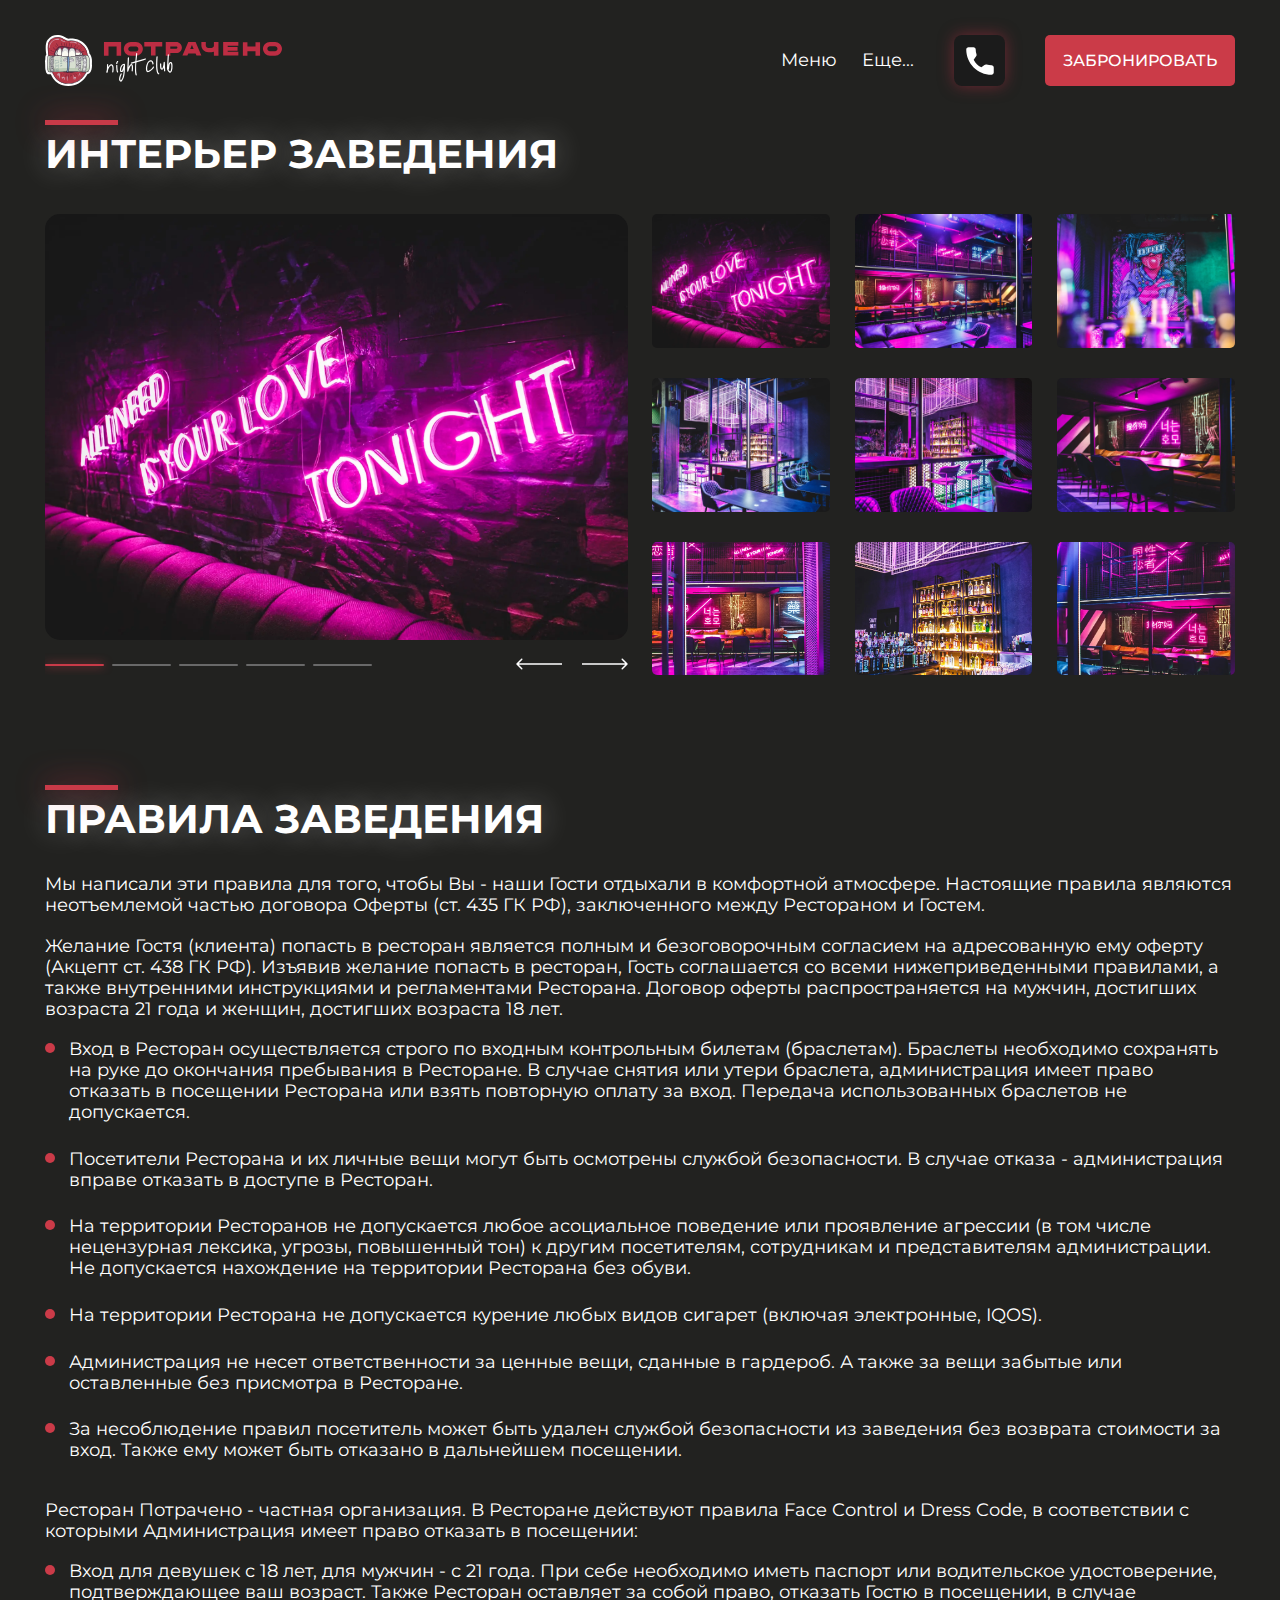
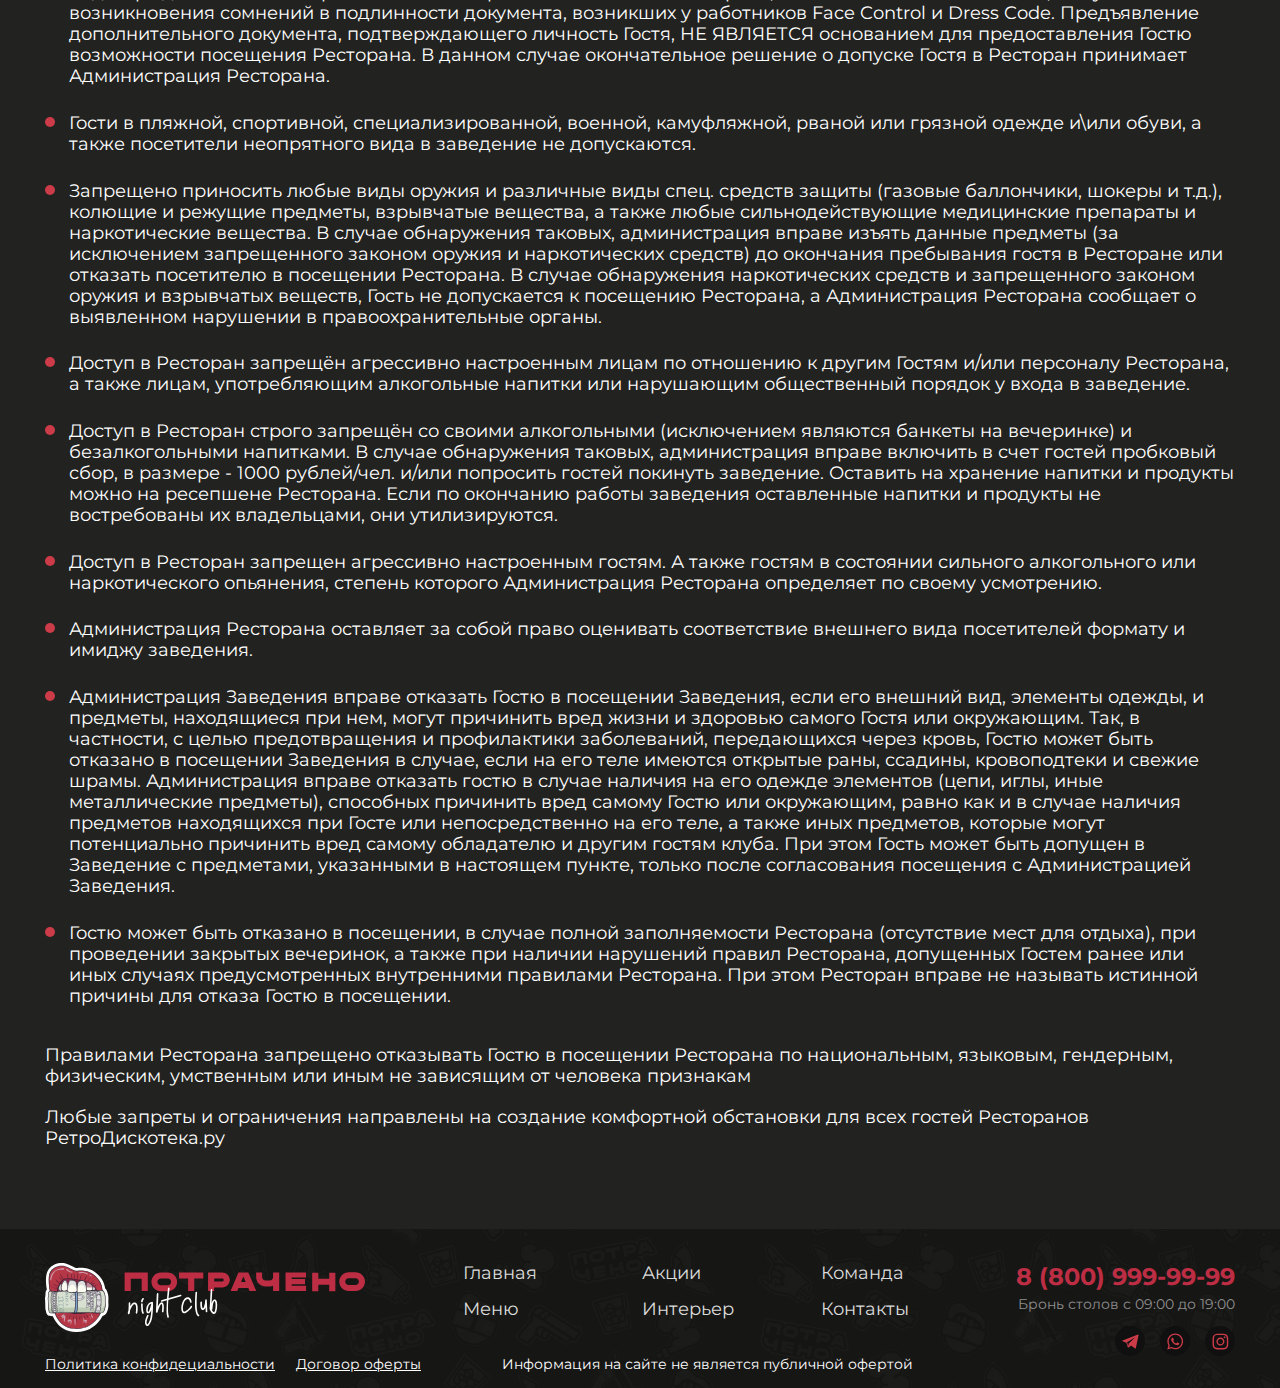
==== commit 960ffb40: "1.3.3" ====
--- a/about.html
+++ b/about.html
@@ -110,7 +110,7 @@
 								<picture><source srcset="img/main-slide-6.webp" type="image/webp"><img src="img/main-slide-6.jpg" alt=""></picture>
 							</a>
 							<a href="img/main-slide-7.jpg" class="gallery-item-ibg">
-								<picture><source srcset="img/plug.png" data-srcset="img/main-slide-7.webp" type="image/webp"><img src="img/main-slide-7.jpg" alt=""></picture>
+								<picture><source srcset="img/main-slide-7.webp" type="image/webp"><img src="img/main-slide-7.jpg" alt=""></picture>
 							</a>
 							<a href="img/main-slide-8.jpg" class="gallery-item-ibg">
 								<picture><source srcset="img/main-slide-8.webp" type="image/webp"><img src="img/main-slide-8.jpg" alt=""></picture>
